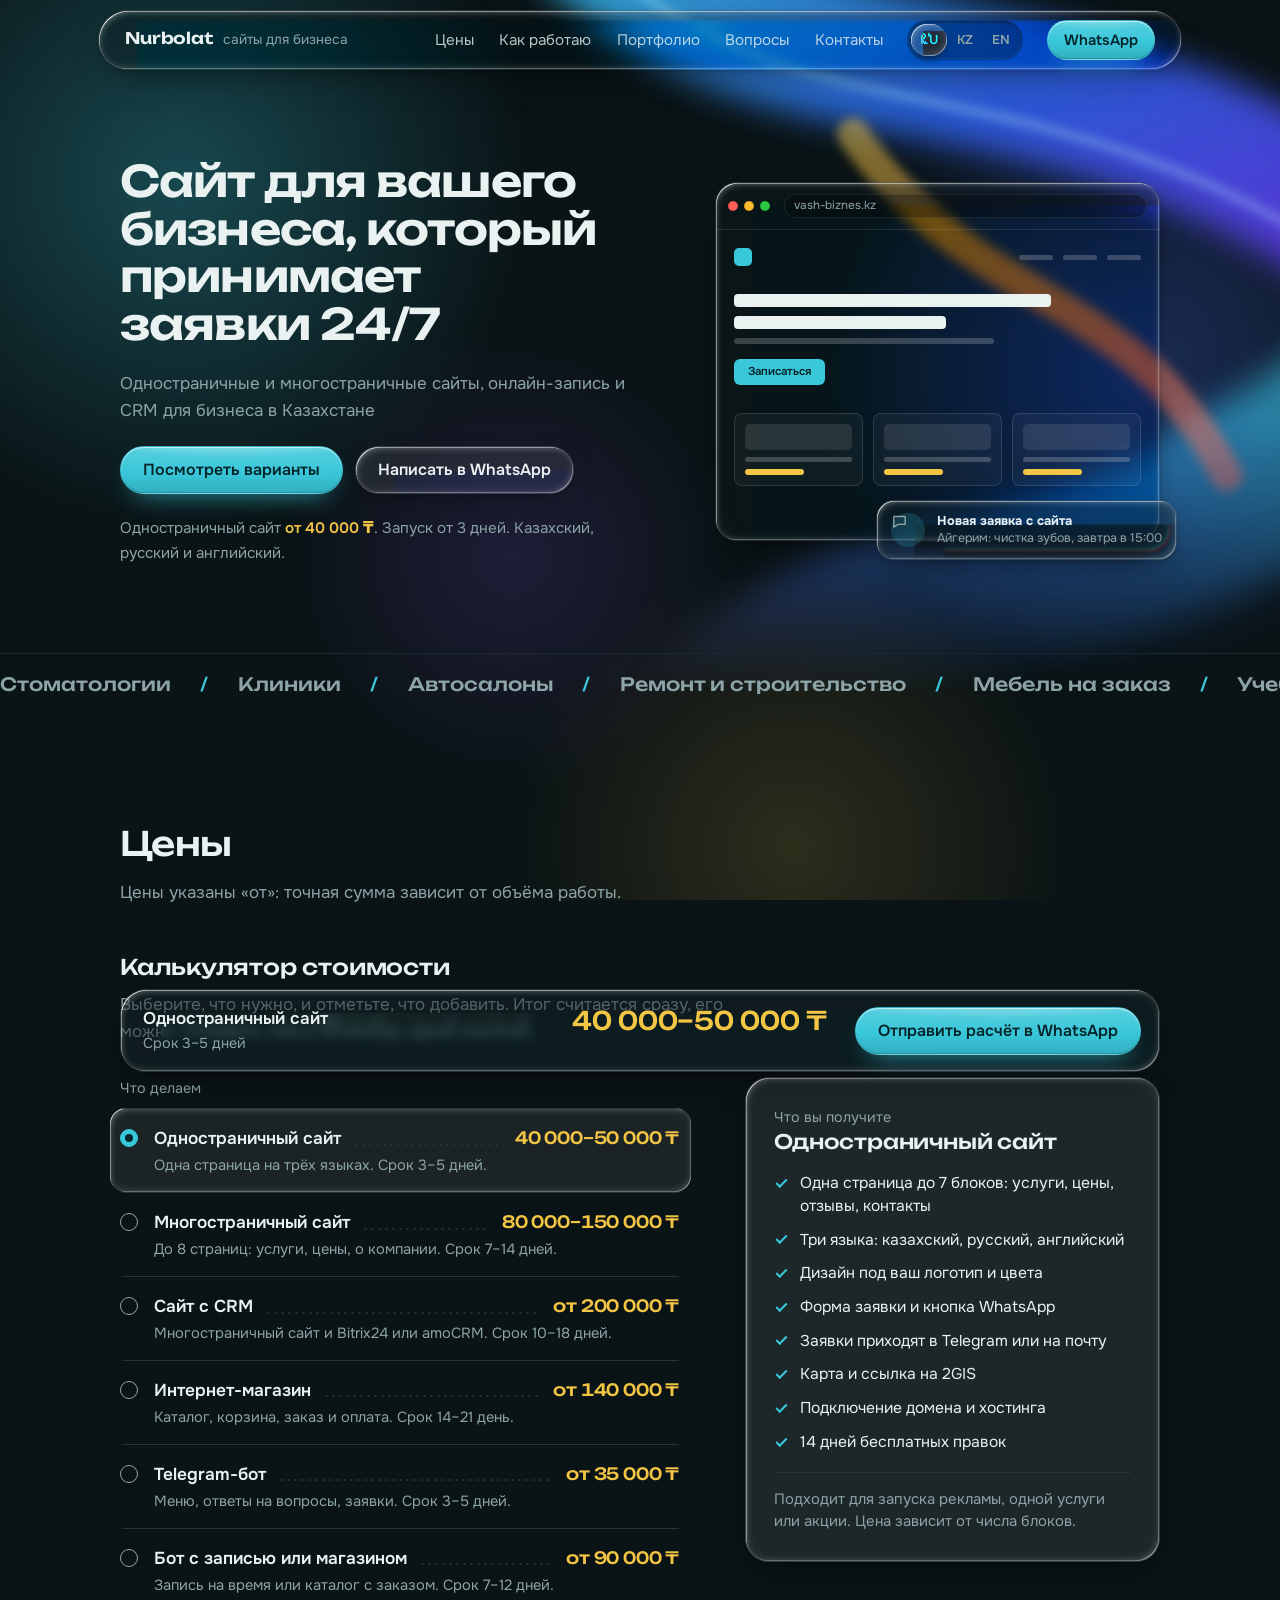
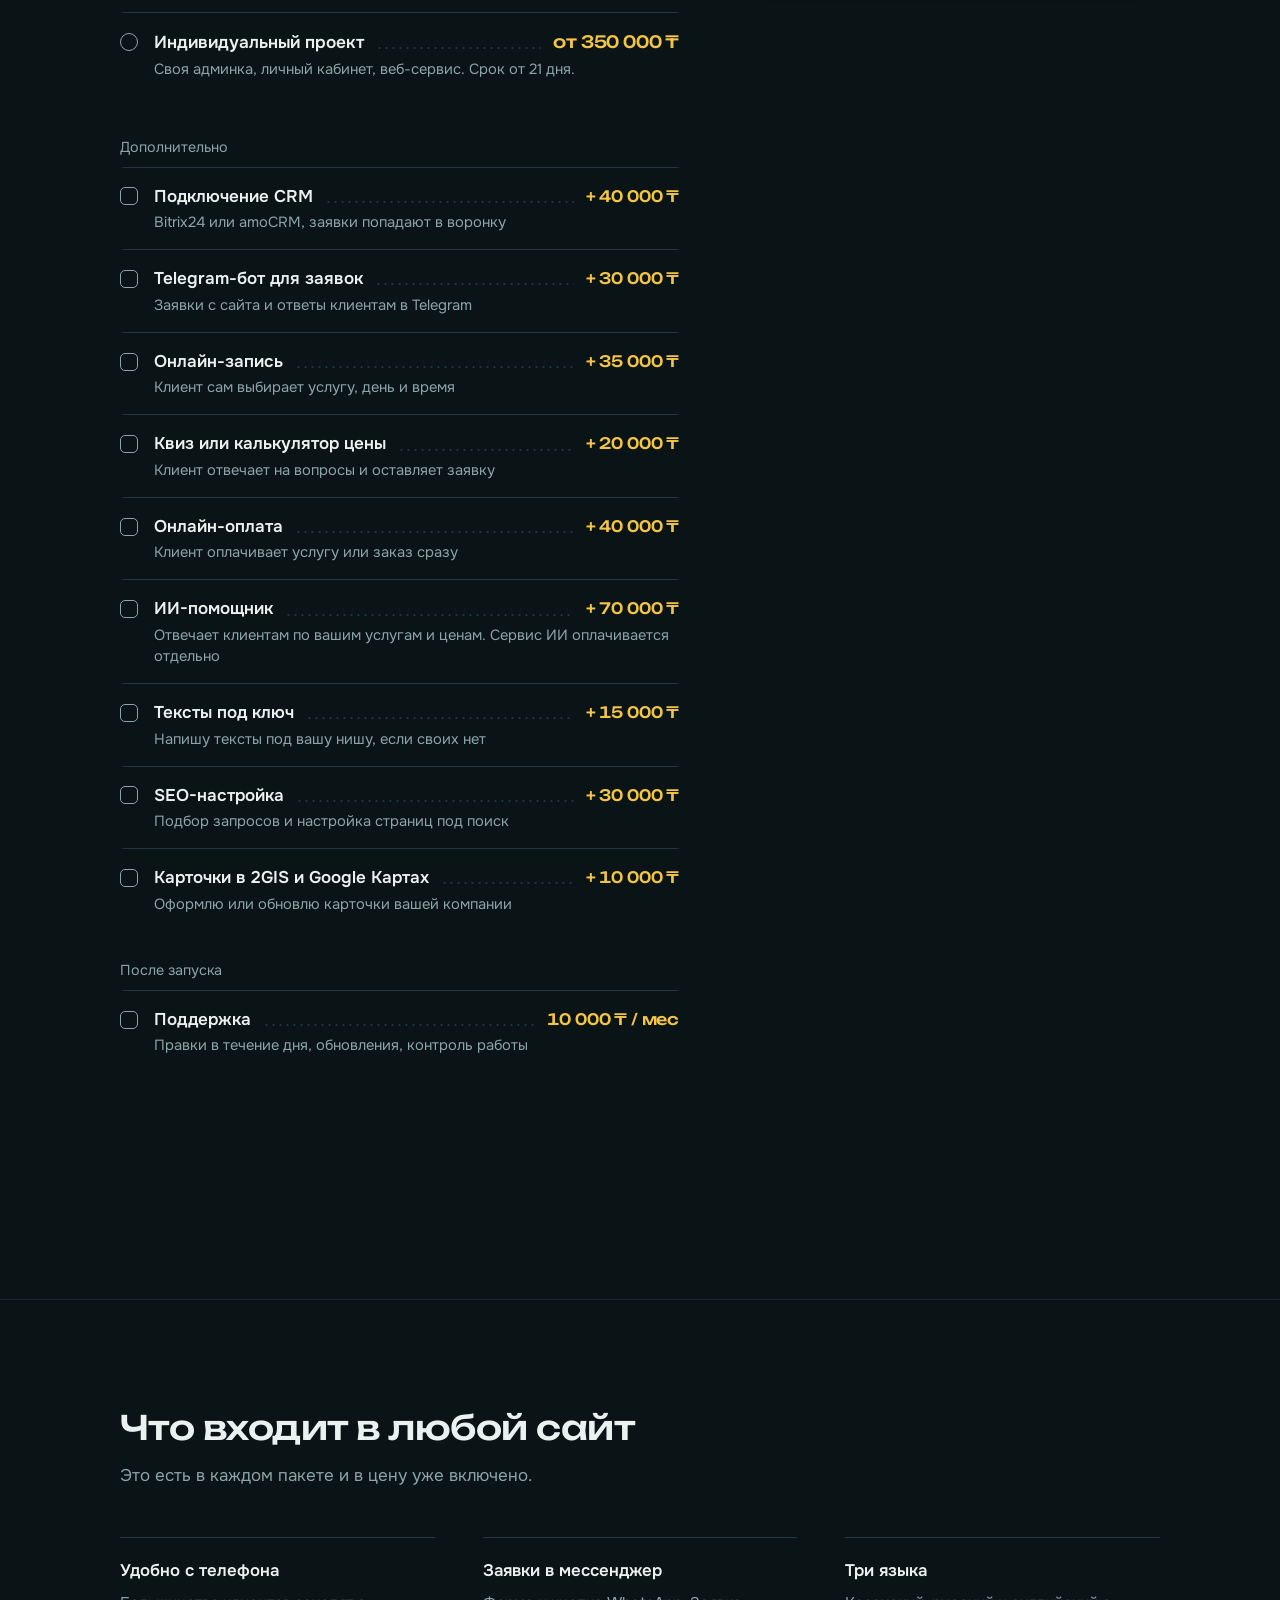
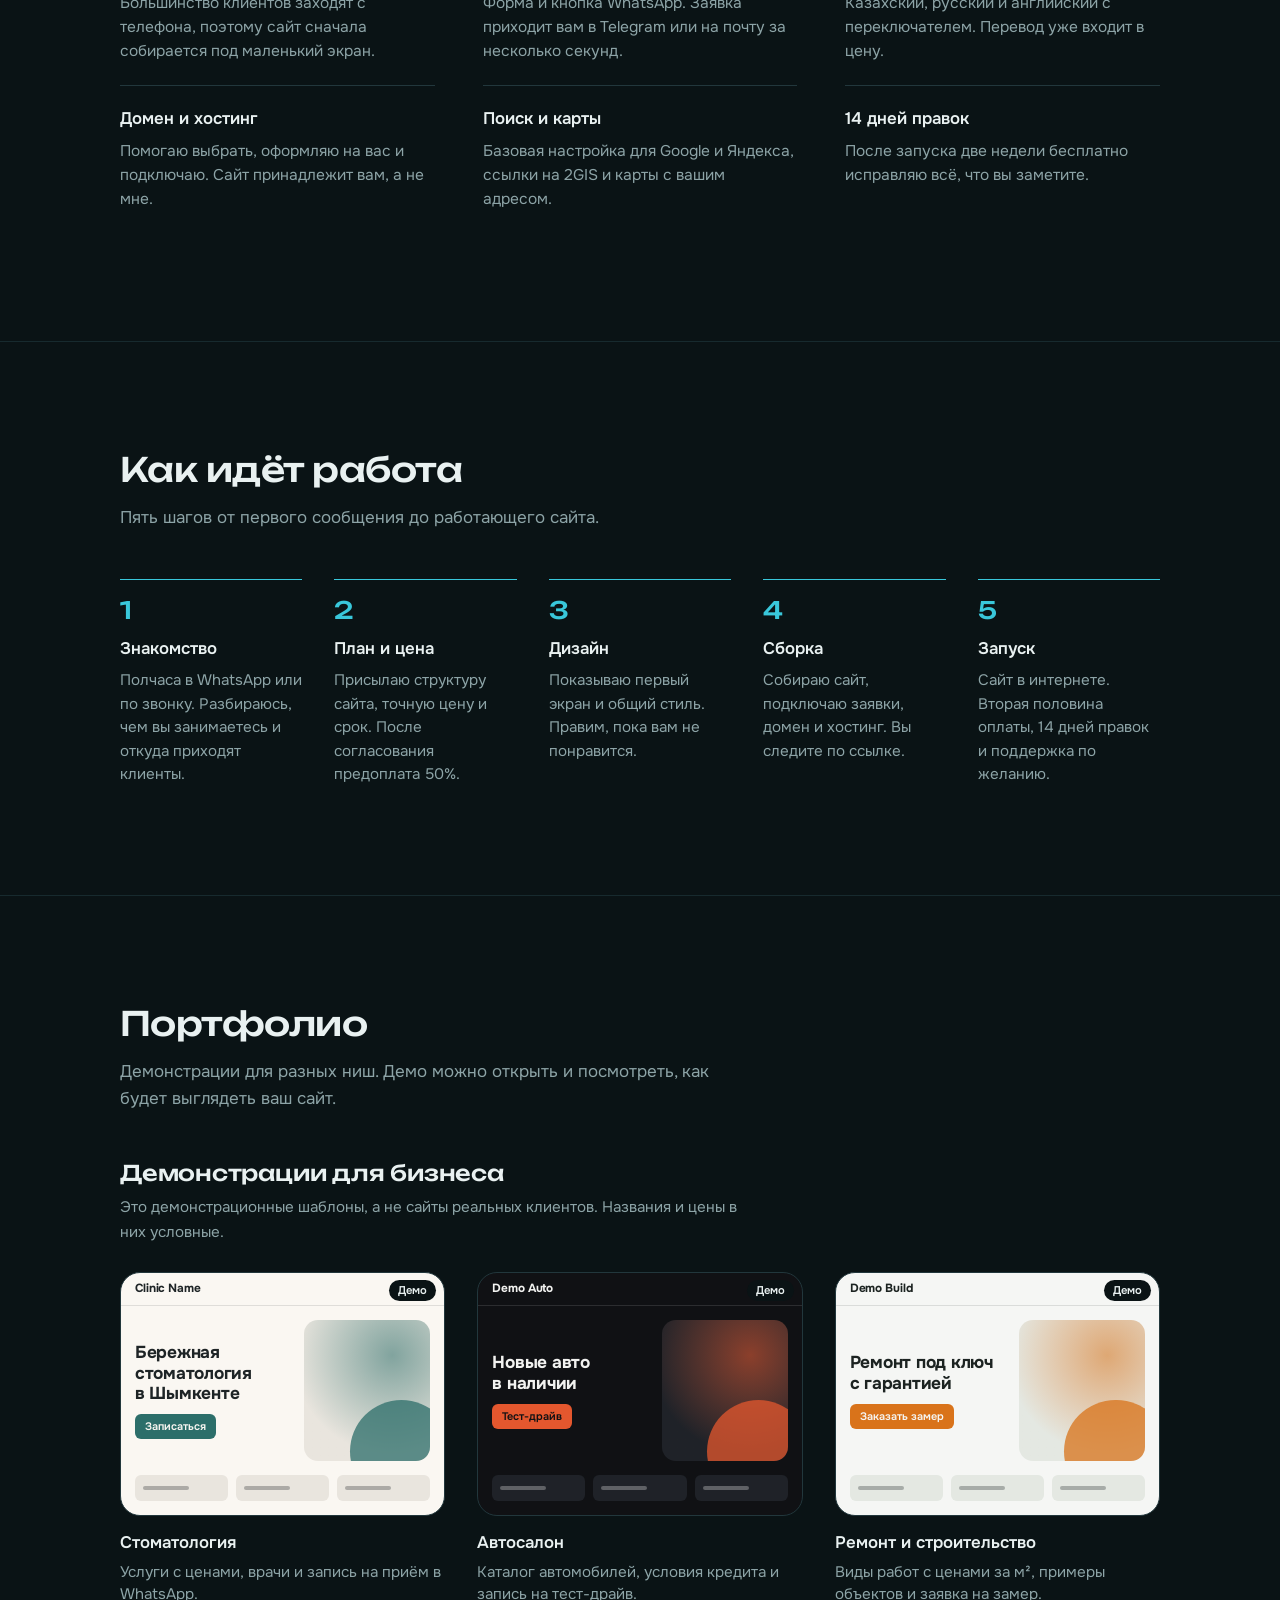
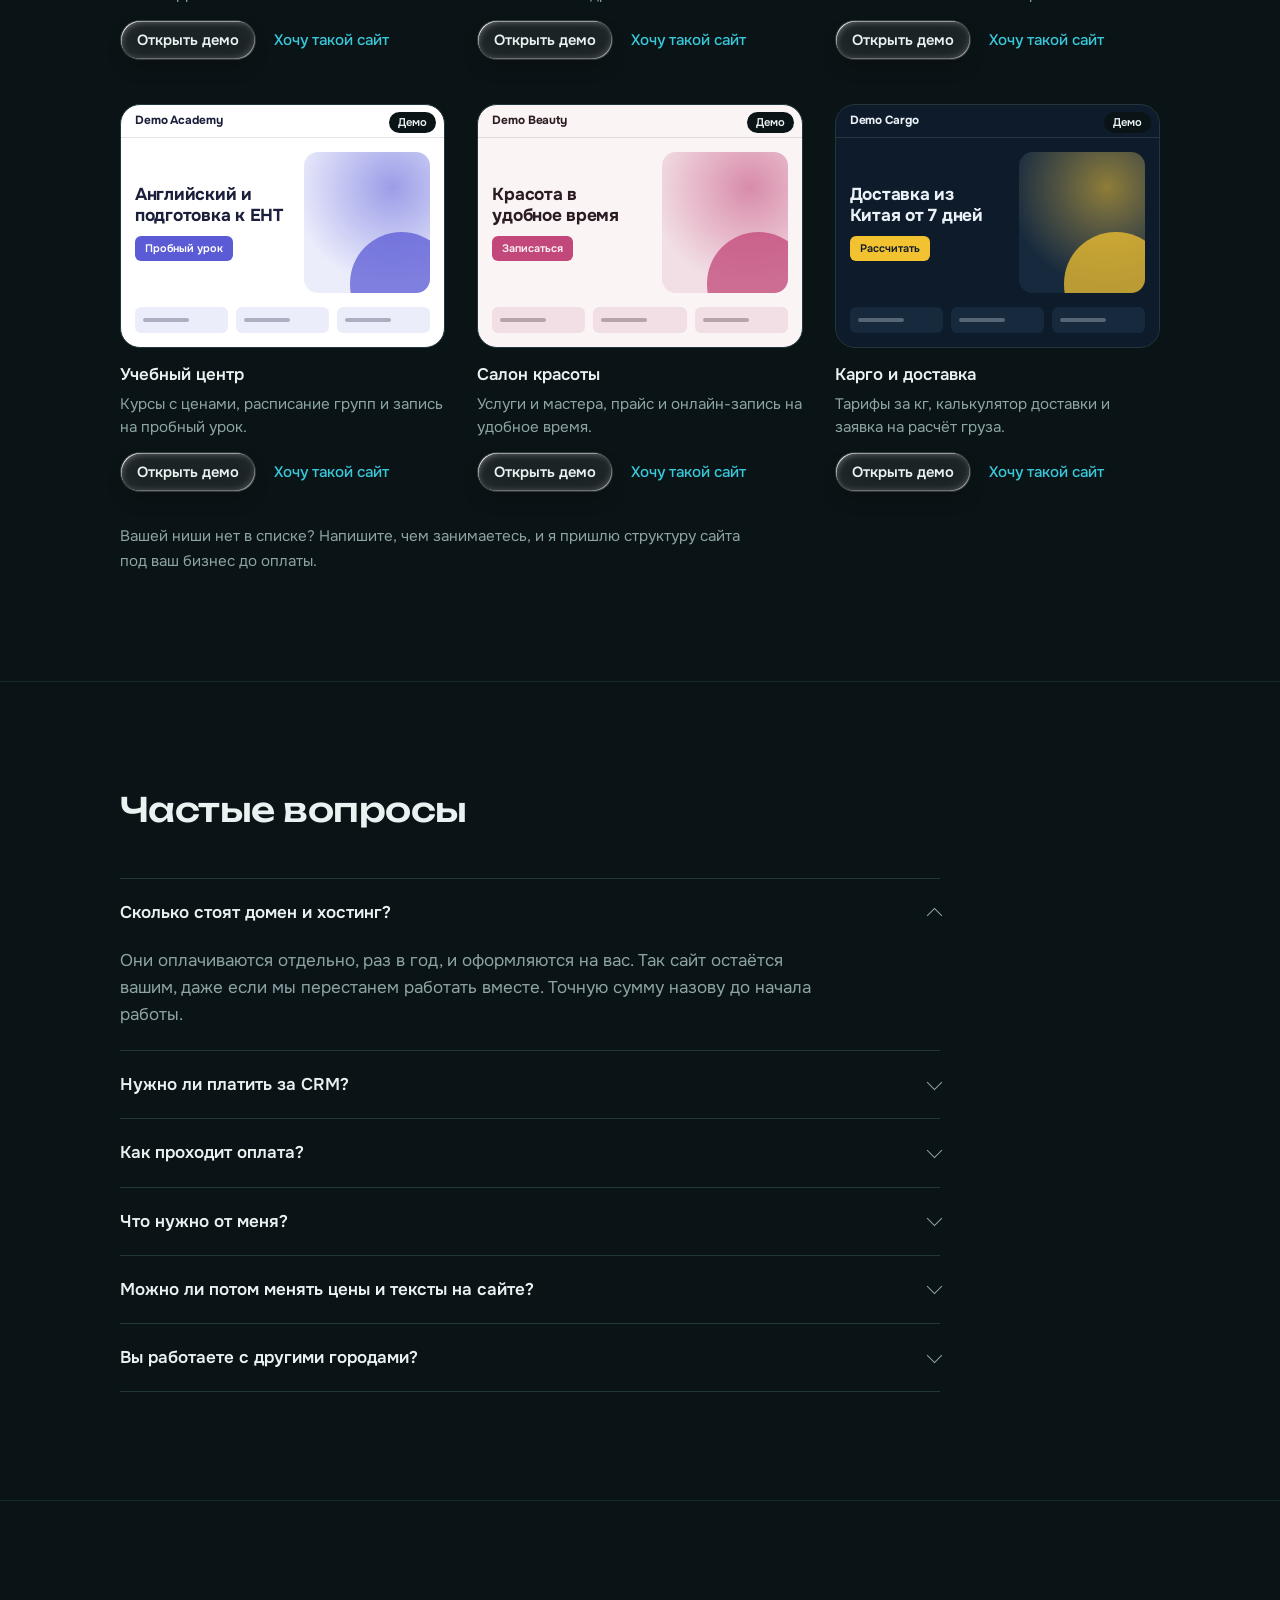
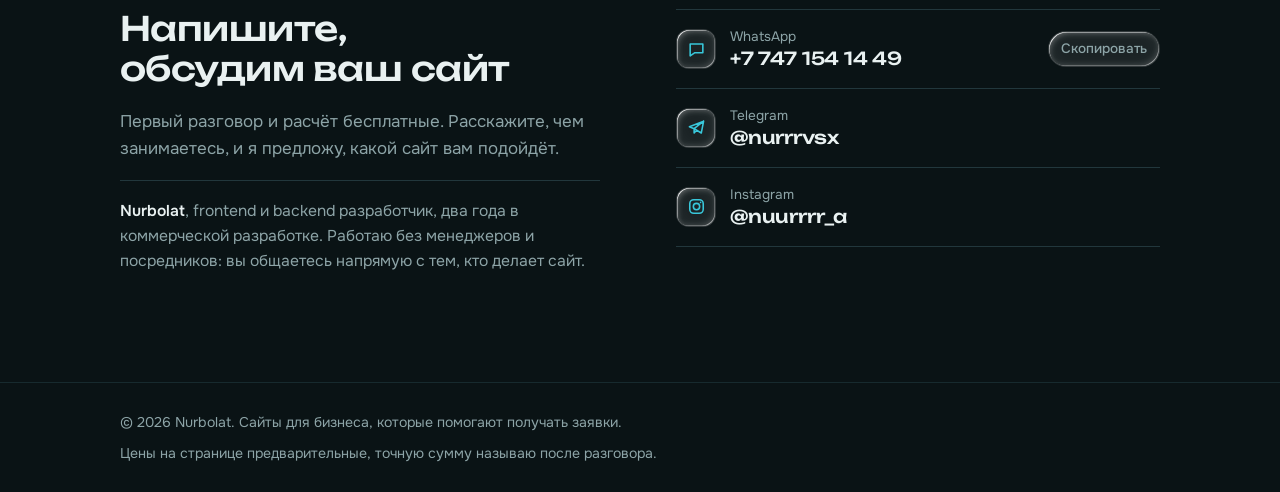
==== index.html @ aafcb1f7 "Gentler lens on the language thumb, softer wallpaper on phones" ====
<!doctype html>
<html lang="ru">
<head>
<meta charset="utf-8">
<meta name="viewport" content="width=device-width, initial-scale=1, viewport-fit=cover">
<meta name="description" content="Сайты для бизнеса, которые помогают получать заявки. Одностраничные и многостраничные сайты, онлайн-запись и CRM в Казахстане. Цены от 40 000 ₸.">
<meta name="theme-color" content="#0A1315">
<meta property="og:type" content="website">
<meta property="og:title" content="Сайты от Nurbolat">
<meta property="og:description" content="Сайты для бизнеса, которые помогают получать заявки. Одностраничные и многостраничные сайты, онлайн-запись и CRM.">
<link rel="icon" href="data:image/svg+xml,%3Csvg xmlns='http://www.w3.org/2000/svg' viewBox='0 0 64 64'%3E%3Crect width='64' height='64' rx='14' fill='%230A1315'/%3E%3Cpath d='M18 20h28M18 30h28M32 30v18' stroke='%2339C7DA' stroke-width='6' stroke-linecap='round'/%3E%3C/svg%3E">
<title>Сайты от Nurbolat</title>
<link rel="preconnect" href="https://fonts.googleapis.com">
<link rel="preconnect" href="https://fonts.gstatic.com" crossorigin>
<link rel="stylesheet" href="https://fonts.googleapis.com/css2?family=Onest:wght@400;500;600&family=Unbounded:wght@400;500;600&display=swap">
<style>
/* Layout: one left-aligned column, 1120px. The hero pairs the headline with a browser
   window that builds itself and receives a lead. The price list is typeset like a menu
   with dot leaders and doubles as the calculator. Turquoise marks what you can press,
   gold is reserved for money. */
:root{
  color-scheme:dark;
  --bg:#0A1315;
  --surface:#0F1B1E;
  --raised:#152529;
  --line:#22373C;
  --line-soft:#172A2E;
  --fg:#E9F1F1;
  --muted:#8DA4A7;
  --accent:#39C7DA;
  --accent-ink:#04262B;
  --gold:#F3C544;
  --display:'Unbounded','Arial Black',system-ui,sans-serif;
  --body:'Onest',system-ui,-apple-system,'Segoe UI',Roboto,sans-serif;
  --wrap:1120px;
  --gutter:clamp(16px,4vw,40px);
  --ease:cubic-bezier(.2,.7,.2,1);
}
*,*::before,*::after{box-sizing:border-box}
html{scroll-behavior:smooth;-webkit-text-size-adjust:100%}
body{margin:0;background:var(--bg);color:var(--fg);font:400 17px/1.6 var(--body);-webkit-font-smoothing:antialiased;overflow-x:hidden}
img,svg{max-width:100%}
[hidden]{display:none!important}
a{color:inherit}
h1,h2,h3,p,ul,ol,figure,fieldset{margin:0;padding:0}
ul,ol{list-style:none}
fieldset{border:0;min-width:0}
:focus-visible{outline:2px solid var(--accent);outline-offset:3px;border-radius:4px}
.wrap{max-width:var(--wrap);margin-inline:auto;padding-inline:var(--gutter)}
.vh{position:absolute;width:1px;height:1px;overflow:hidden;clip-path:inset(50%);white-space:nowrap}

/* ---------- type ---------- */
h1,h2,.num{font-family:var(--display)}
h1{font-weight:600;font-size:clamp(1.65rem,3.9vw,2.7rem);line-height:1.1;letter-spacing:-.02em;text-wrap:balance}
h2{font-weight:500;font-size:clamp(1.4rem,3vw,2.1rem);line-height:1.2;letter-spacing:-.015em;text-wrap:balance}
h3{font:600 1.05rem/1.35 var(--body)}
.lead{color:var(--muted);max-width:56ch;font-size:1.06rem}
.num{font-weight:500;font-variant-numeric:tabular-nums;letter-spacing:-.01em;white-space:nowrap}

/* ---------- buttons ---------- */
.btn{display:inline-flex;align-items:center;justify-content:center;gap:10px;min-height:48px;padding:0 22px;border-radius:10px;border:1px solid transparent;font:600 1rem/1 var(--body);text-decoration:none;cursor:pointer;transition:transform .2s var(--ease),background-color .2s,border-color .2s,color .2s}
.btn svg{width:18px;height:18px;flex:none}
.btn-primary{background:var(--accent);color:var(--accent-ink)}
.btn-primary:hover{transform:translateY(-2px);background:#5fd6e6}
.btn-ghost{border-color:var(--line);color:var(--fg);background:transparent}
.btn-ghost:hover{border-color:var(--accent);color:var(--accent)}
.btn-sm{min-height:40px;padding:0 16px;font-size:.92rem}

/* ---------- header ---------- */
.top{position:sticky;top:env(safe-area-inset-top,0px);z-index:20;background:color-mix(in srgb,var(--bg) 84%,transparent);backdrop-filter:blur(14px);-webkit-backdrop-filter:blur(14px);border-bottom:1px solid var(--line-soft)}
.top .wrap{display:flex;align-items:center;gap:24px;min-height:64px}
.brand{display:flex;align-items:baseline;gap:10px;text-decoration:none;margin-right:auto;min-width:0}
.brand b{font:600 1rem/1 var(--display);letter-spacing:-.01em}
.brand span{color:var(--muted);font-size:.86rem;white-space:nowrap}
.nav{display:flex;gap:26px}
.nav a{color:var(--muted);text-decoration:none;font-size:.95rem;transition:color .2s}
.nav a:hover{color:var(--fg)}
@media (max-width:820px){.nav{display:none}}
@media (max-width:420px){.brand span{display:none}}

/* ---------- sections ---------- */
section{padding-block:clamp(56px,9vw,108px);scroll-margin-top:64px}
section + section{border-top:1px solid var(--line-soft)}
.sec-head{display:grid;gap:14px;margin-bottom:clamp(28px,5vw,48px)}

/* ---------- hero ---------- */
.hero{padding-block:clamp(40px,7vw,88px) clamp(48px,7vw,88px);overflow-x:clip}
.hero .wrap{display:grid;grid-template-columns:minmax(0,1.08fr) minmax(0,.92fr);gap:clamp(32px,6vw,72px);align-items:center}
.hero-copy{display:grid;gap:22px;justify-items:start;min-width:0}
.hero-cta{display:flex;flex-wrap:wrap;gap:12px}
.hero-facts{color:var(--muted);font-size:.95rem}
.hero-facts b{color:var(--gold);font-weight:600;white-space:nowrap}
@media (max-width:860px){.hero .wrap{grid-template-columns:minmax(0,1fr)}}

.stage{position:relative;min-width:0}
.stage::before{content:"";position:absolute;inset:-12% -8% -18%;background:radial-gradient(closest-side,color-mix(in srgb,var(--accent) 40%,transparent),transparent 72%);filter:blur(20px);animation:breathe 9s ease-in-out infinite;pointer-events:none}
.mock{position:relative;border:1px solid var(--line);border-radius:14px;background:var(--surface);box-shadow:0 40px 90px -50px #000}
.mock-bar{display:flex;align-items:center;gap:6px;padding:11px 12px;border-bottom:1px solid var(--line)}
.mock-bar i{width:9px;height:9px;border-radius:50%;background:var(--line);flex:none}
.url{margin-left:8px;flex:1;min-width:0;height:24px;display:flex;align-items:center;padding:0 10px;border-radius:6px;background:var(--bg);color:var(--muted);font-size:.74rem;white-space:nowrap;overflow:hidden}
.url.typing span::after{content:"";display:inline-block;width:1px;height:1em;margin-left:1px;background:var(--accent);vertical-align:-2px;animation:blink .8s steps(1) infinite}
.mock-body{display:grid;gap:18px;padding:18px 18px 54px}
.m-nav{display:flex;align-items:center;gap:10px}
.m-nav i{width:18px;height:18px;border-radius:5px;background:var(--accent)}
.m-nav span{width:34px;height:5px;border-radius:3px;background:var(--line)}
.m-nav i + span{margin-left:auto}
.m-hero{display:grid;gap:9px;justify-items:start;padding-block:10px}
.m-h{height:13px;border-radius:4px;background:var(--fg)}
.m-p{height:6px;border-radius:3px;background:var(--line)}
.m-btn{margin-top:6px;padding:7px 14px;border-radius:6px;background:var(--accent);color:var(--accent-ink);font-size:.72rem;font-weight:600;line-height:1}
.m-cards{display:grid;grid-template-columns:repeat(3,minmax(0,1fr));gap:10px}
.m-cards div{display:grid;gap:7px;padding:10px;border:1px solid var(--line);border-radius:8px}
.m-cards i{height:26px;border-radius:5px;background:var(--raised)}
.m-cards u{height:5px;border-radius:3px;background:var(--line)}
.m-cards b{height:6px;width:55%;border-radius:3px;background:var(--gold)}
.b{animation:build .7s var(--ease) both;animation-delay:calc(var(--i)*130ms + 1000ms)}
.toast{position:absolute;right:12px;bottom:-20px;display:flex;align-items:center;gap:12px;max-width:min(330px,calc(100% - 24px));padding:12px 14px;border:1px solid var(--line);border-radius:12px;background:var(--raised);box-shadow:0 20px 40px -20px #000;animation:build .7s var(--ease) 2.3s both;transition:opacity .35s,transform .35s var(--ease)}
.toast.swap{opacity:0;transform:translateY(8px)}
.toast-ic{flex:none;display:grid;place-items:center;width:34px;height:34px;border-radius:50%;background:color-mix(in srgb,var(--accent) 18%,transparent);color:var(--accent)}
.toast-ic svg{width:17px;height:17px}
.toast strong{display:block;font-size:.8rem;line-height:1.3}
.toast span{display:block;color:var(--muted);font-size:.78rem;line-height:1.35}
@media (min-width:1000px){.toast{right:-18px}}

/* ---------- niches marquee ---------- */
.niches{padding-block:22px;border-top:1px solid var(--line-soft);overflow:hidden}
.track{display:flex;width:max-content;animation:slide 46s linear infinite}
.track ul{display:flex;flex:none}
.track li{font:500 clamp(.95rem,1.6vw,1.15rem)/1 var(--display);color:var(--muted);white-space:nowrap;padding-right:1.6em}
.track li::after{content:"/";color:var(--accent);padding-left:1.6em}
.niches:hover .track{animation-play-state:paused}

/* ---------- price list ---------- */
.pricing{display:grid;grid-template-columns:minmax(0,1.15fr) minmax(0,.85fr);grid-template-areas:"packs gets" "addons gets";gap:40px clamp(28px,5vw,64px);align-items:start}
.packs{grid-area:packs}
.addons{grid-area:addons}
.gets{grid-area:gets;position:sticky;top:calc(84px + env(safe-area-inset-top,0px))}
@media (max-width:900px){
  .pricing{grid-template-columns:minmax(0,1fr);grid-template-areas:"packs" "gets" "addons"}
  .gets{position:static}
}
legend{padding:0;margin-bottom:8px;color:var(--muted);font-size:.9rem}
.rows{display:grid}
.row{position:relative;display:grid;grid-template-columns:22px minmax(0,max-content) minmax(12px,1fr) max-content;column-gap:12px;row-gap:2px;align-items:baseline;padding:16px 12px 16px 10px;margin-inline:-10px;border-radius:10px;cursor:pointer;transition:background-color .2s}
.rows .row::before{content:"";position:absolute;left:10px;right:10px;top:0;border-top:1px solid var(--line)}
.row:hover{background:var(--surface)}
.row input{position:absolute;opacity:0;width:1px;height:1px}
.row:has(input:focus-visible){outline:2px solid var(--accent);outline-offset:-2px}
.mark{align-self:center;grid-row:1;width:18px;height:18px;border:1.5px solid var(--muted);display:grid;place-items:center;transition:border-color .2s,background-color .2s}
.mark::after{content:"";width:8px;height:8px;background:var(--accent-ink);transform:scale(0);transition:transform .25s var(--ease)}
.packs .mark,.packs .mark::after{border-radius:50%}
.addons .mark,.support .mark{border-radius:5px}
.addons .mark::after,.support .mark::after{width:9px;height:5px;background:none;border:solid var(--accent-ink);border-width:0 0 2px 2px;transform:rotate(-45deg) scale(0);margin-top:-2px}
.row:has(input:checked) .mark{border-color:var(--accent);background:var(--accent)}
.row:has(input:checked) .mark::after{transform:scale(1)}
.addons .row:has(input:checked) .mark::after,.support .row:has(input:checked) .mark::after{transform:rotate(-45deg) scale(1)}
.row:has(input:checked){background:var(--surface)}
.row-name{font-weight:600;min-width:0}
.packs .row-name{font-size:1.08rem}
.dots{align-self:end;height:1px;margin-bottom:.42em;background-image:radial-gradient(circle,var(--line) 1px,transparent 1.2px);background-size:7px 2px;background-repeat:repeat-x;min-height:2px}
.row-price{color:var(--gold);font-size:.98rem}
.packs .row-price{font-size:1.06rem}
.row-note{grid-column:2/-1;color:var(--muted);font-size:.92rem;line-height:1.45}
.row.is-included{cursor:default}
.row.is-included .row-price{color:var(--accent);font-family:var(--body);font-weight:500;font-size:.9rem}
.row.is-included .mark{border-color:var(--line);background:var(--line)}
.row.is-included .mark::after{transform:rotate(-45deg) scale(1);border-color:var(--muted)}
.support{margin-top:28px}
@media (max-width:480px){
  .row{grid-template-columns:22px minmax(0,1fr) max-content}
  .dots{display:none}
  .row-price,.packs .row-price{font-size:.84rem}
}

.gets{border:1px solid var(--line);border-radius:14px;background:var(--surface);padding:clamp(20px,3vw,28px);display:grid;gap:18px}
.gets-title{color:var(--muted);font-size:.9rem}
.gets-name{font:500 1.25rem/1.25 var(--display);letter-spacing:-.01em}
.gets ul{display:grid;gap:11px}
.gets li{position:relative;padding-left:26px;line-height:1.45;font-size:.98rem;animation:build .5s var(--ease) both;animation-delay:calc(var(--i)*45ms)}
.gets li::before,.tariff li::before{content:"";position:absolute;left:2px;top:.42em;width:11px;height:6px;border:solid var(--accent);border-width:0 0 2px 2px;transform:rotate(-45deg)}
.gets-fit{padding-top:16px;border-top:1px solid var(--line);color:var(--muted);font-size:.93rem;line-height:1.5}

.sum{position:sticky;bottom:calc(12px + env(safe-area-inset-bottom,0px));z-index:10;margin-top:36px;display:flex;flex-wrap:wrap;align-items:center;gap:14px 28px;padding:16px 18px 16px 22px;border:1px solid color-mix(in srgb,var(--accent) 45%,var(--line));border-radius:14px;background:color-mix(in srgb,var(--raised) 94%,transparent);backdrop-filter:blur(12px);-webkit-backdrop-filter:blur(12px);box-shadow:0 24px 50px -24px #000}
.sum-what{flex:1 1 220px;min-width:0;display:grid;gap:2px}
.sum-what b{font-weight:600;line-height:1.35}
.sum-what span{color:var(--muted);font-size:.9rem;line-height:1.4}
.sum-total{display:grid;gap:0;justify-items:end;margin-left:auto}
.sum-total .num{color:var(--gold);font-size:clamp(1.2rem,2.6vw,1.6rem);line-height:1.2}
.sum-total small{color:var(--muted);font-size:.85rem;min-height:1.3em}
@media (max-width:640px){
  .sum{display:grid;grid-template-columns:minmax(0,1fr) auto;gap:10px 14px;padding:14px}
  .sum-what span{font-size:.85rem}
  .sum .btn{grid-column:1/-1;min-height:44px}
  .sum-total .num{font-size:1.05rem}
}

/* ---------- in every site ---------- */
.basics{display:grid;grid-template-columns:repeat(3,minmax(0,1fr));gap:0 clamp(24px,4vw,48px)}
.basics li{display:grid;gap:8px;align-content:start;padding-block:22px;border-top:1px solid var(--line)}
.basics p{color:var(--muted);font-size:.97rem;line-height:1.55}
@media (max-width:820px){.basics{grid-template-columns:repeat(2,minmax(0,1fr))}}
@media (max-width:520px){.basics{grid-template-columns:minmax(0,1fr)}}

/* ---------- process ---------- */
.steps{display:grid;grid-template-columns:repeat(5,minmax(0,1fr));gap:clamp(20px,3vw,32px);counter-reset:s}
.steps li{counter-increment:s;display:grid;gap:8px;align-content:start;padding-top:18px;border-top:1px solid var(--line);position:relative}
.steps li::before{content:counter(s);font:500 1.5rem/1 var(--display);color:var(--accent);margin-bottom:8px}
.steps li::after{content:"";position:absolute;top:-1px;left:0;width:36px;border-top:1px solid var(--accent)}
.steps p{color:var(--muted);font-size:.95rem;line-height:1.55}
@media (max-width:900px){.steps{grid-template-columns:repeat(2,minmax(0,1fr))}}
@media (max-width:520px){.steps{grid-template-columns:minmax(0,1fr)}}

/* ---------- portfolio ---------- */
.works{display:grid;grid-template-columns:repeat(3,minmax(0,1fr));gap:clamp(28px,4vw,44px) clamp(20px,3vw,32px)}
@media (max-width:900px){.works{grid-template-columns:repeat(2,minmax(0,1fr))}}
@media (max-width:560px){.works{grid-template-columns:minmax(0,1fr)}}
.work{display:grid;gap:16px;align-content:start}
.work figcaption{display:grid;gap:6px;justify-items:start}
.work p{color:var(--muted);font-size:.95rem;line-height:1.5}
.tag{font-size:.8rem;line-height:1;padding:6px 10px;border-radius:999px;border:1px solid var(--line);color:var(--muted)}
.tag.own{border-color:color-mix(in srgb,var(--accent) 50%,var(--line));color:var(--accent)}
.shot{--c:var(--accent);aspect-ratio:16/10;max-width:100%;border:1px solid var(--line);border-radius:12px;background:var(--surface);padding:7%;overflow:hidden;display:grid;gap:8%;align-content:center;transition:border-color .3s,transform .4s var(--ease)}
.work:hover .shot{border-color:color-mix(in srgb,var(--c) 55%,var(--line));transform:translateY(-4px)}
.s-head{height:10px;border-radius:3px;background:var(--fg)}
.s-line{height:6px;border-radius:3px;background:var(--line)}
.s-btn{height:16px;width:36%;border-radius:5px;background:var(--c)}
.w40{width:40%}.w50{width:50%}.w60{width:60%}.w70{width:70%}.w80{width:80%}
.shot-a{grid-template-columns:1fr 1fr;align-items:center;gap:8%}
.sa-list{display:grid;gap:10px}
.sa-list div{display:flex;align-items:center;gap:8px}
.sa-list i{width:20px;height:20px;border-radius:50%;background:var(--raised);border:1px solid var(--line);flex:none}
.sa-list span{flex:1;display:grid;gap:5px}
.sa-list b{height:5px;width:80%;border-radius:3px;background:var(--fg)}
.sa-list u{height:4px;width:50%;border-radius:3px;background:var(--line)}
.sa-grid{display:grid;grid-template-columns:repeat(3,1fr);gap:6px}
.sa-grid i{aspect-ratio:2/1;border-radius:4px;border:1px solid var(--line)}
.sa-grid i.on{background:var(--c);border-color:var(--c);animation:pulse 2.4s ease-in-out infinite}
.sb-desks{display:grid;grid-template-columns:repeat(8,1fr);gap:5px}
.sb-desks i{aspect-ratio:1;border-radius:3px;background:var(--raised)}
.sb-desks i.on{background:var(--c)}
.sc-top{display:grid;grid-template-columns:1fr 30%;gap:10%;align-items:center}
.sc-top > div{display:grid;gap:8px}
.sc-photo{aspect-ratio:1;border-radius:50%;background:var(--raised);border:1px solid var(--line)}
.s-rows{display:grid;gap:8px}
.s-rows div{display:flex;align-items:center;gap:6px}
.s-rows b{height:5px;width:32%;border-radius:3px;background:var(--fg)}
.s-rows u{flex:1;border-top:1px dotted var(--line)}
.s-rows i{height:5px;width:14%;border-radius:3px;background:var(--c)}
.sd-cats{display:grid;grid-template-columns:repeat(3,1fr);gap:8px}
.sd-cats span{display:grid;place-items:center;aspect-ratio:3/2;border:1px solid var(--line);border-radius:6px;font:500 .95rem/1 var(--display);color:var(--muted)}
.sd-cats span.on{background:var(--c);border-color:var(--c);color:var(--bg)}
.se-gal{display:grid;grid-template-columns:1.4fr 1fr 1fr;grid-template-rows:1fr 1fr;gap:6px;aspect-ratio:3/1}
.se-gal i{border-radius:5px;background:var(--raised)}
.se-gal i:first-child{grid-row:1/3;background:color-mix(in srgb,var(--c) 35%,var(--raised))}
.sf-route{position:relative;display:flex;align-items:center;justify-content:space-between;height:14px}
.sf-route::before{content:"";position:absolute;left:6px;right:6px;top:50%;border-top:1px dashed var(--line)}
.sf-route i{position:relative;width:12px;height:12px;border-radius:50%;border:2px solid var(--c);background:var(--surface)}
.sf-route b{position:absolute;top:50%;left:6px;width:8px;height:8px;margin:-4px 0 0 -4px;border-radius:50%;background:var(--c);animation:travel 4.5s ease-in-out infinite}
.works-note{margin-top:32px;color:var(--muted);font-size:.95rem;max-width:62ch}

/* ---------- language switch ---------- */
.lang{display:flex;flex:none;gap:2px;padding:2px;border:1px solid var(--line);border-radius:9px}
.lang button{min-width:34px;height:32px;padding:0 8px;border:0;border-radius:7px;background:transparent;color:var(--muted);font:600 .8rem/1 var(--body);cursor:pointer;transition:color .2s,background-color .2s}
.lang button:hover{color:var(--fg)}
.lang button[aria-pressed="true"]{background:var(--raised);color:var(--accent)}
@media (max-width:520px){.top .wrap{gap:10px}.lang button{min-width:30px;padding:0 6px}}
/* Unbounded has no Kazakh letters, so Kazakh headings use the body face */
:root[lang="kk"]{--display:'Onest',system-ui,-apple-system,'Segoe UI',Roboto,sans-serif}
:root[lang="kk"] h1,:root[lang="kk"] h2,:root[lang="kk"] .sub,:root[lang="kk"] .tariff h3,:root[lang="kk"] .gets-name{font-weight:600;letter-spacing:-.02em}
:root[lang="kk"] h1{font-size:clamp(1.8rem,4.3vw,3rem)}

/* ---------- tariffs ---------- */
.sub{font:500 clamp(1.1rem,2vw,1.35rem)/1.25 var(--display);letter-spacing:-.01em;text-wrap:balance}
.sub-head{display:grid;gap:10px;margin-bottom:clamp(22px,4vw,32px)}
.tariffs{display:grid;grid-template-columns:repeat(3,minmax(0,1fr));gap:20px;margin-bottom:clamp(52px,8vw,88px)}
.tariff{display:flex;flex-direction:column;gap:18px;min-width:0;padding:clamp(20px,3vw,28px);border:1px solid var(--line);border-radius:14px;background:var(--surface)}
.tariff.is-featured{border-color:color-mix(in srgb,var(--accent) 55%,var(--line));background:var(--raised)}
.tariff-top{display:flex;flex-wrap:wrap;align-items:center;justify-content:space-between;gap:8px 10px;min-height:28px}
.tariff h3{font:500 1.2rem/1.2 var(--display);letter-spacing:-.01em}
.tariff-price{color:var(--gold);font-size:1.4rem;line-height:1.2}
.tariff ul{display:grid;gap:10px;flex:1;align-content:start}
.tariff li{position:relative;padding-left:26px;line-height:1.45;font-size:.98rem}
@media (max-width:860px){.tariffs{grid-template-columns:minmax(0,1fr)}}

/* ---------- portfolio groups and demo previews ---------- */
.group{display:grid;gap:clamp(20px,3vw,28px)}
.group + .group{margin-top:clamp(44px,7vw,72px)}
.group-head{display:grid;gap:8px}
.group-head p{color:var(--muted);font-size:.95rem;max-width:62ch}
.works.two{grid-template-columns:repeat(2,minmax(0,1fr))}
@media (max-width:560px){.works.two{grid-template-columns:minmax(0,1fr)}}
.work-actions{display:flex;flex-wrap:wrap;align-items:center;gap:10px 18px;margin-top:8px}
.textlink{color:var(--accent);font-size:.95rem;font-weight:500;text-decoration:none;border-bottom:1px solid transparent;transition:border-color .2s}
.textlink:hover{border-color:currentColor}
.demo-shot{position:relative;display:flex;flex-direction:column;gap:0;padding:0;aspect-ratio:4/3;background:var(--pb);color:var(--pf);text-decoration:none}
.d-bar{display:flex;align-items:center;padding:10px 14px;border-bottom:1px solid color-mix(in srgb,var(--pf) 12%,transparent);font-size:.74rem;line-height:1}
.d-bar b{font-weight:700;letter-spacing:-.01em}
.d-body{flex:1;min-height:0;display:grid;grid-template-columns:minmax(0,1.25fr) minmax(0,1fr);gap:12px;align-items:center;padding:14px}
.d-copy{display:grid;gap:10px;justify-items:start;min-width:0}
.d-copy strong{font:700 clamp(.9rem,1.35vw,1.08rem)/1.2 var(--body);letter-spacing:-.015em;text-wrap:balance}
.d-copy em{font-style:normal;font-size:.68rem;font-weight:600;line-height:1;padding:7px 10px;border-radius:6px;background:var(--pa);color:var(--pb)}
.d-pic{position:relative;align-self:stretch;min-height:64px;overflow:hidden;border-radius:10px;background:radial-gradient(circle at 70% 25%,color-mix(in srgb,var(--pa) 55%,var(--ps)),var(--ps) 72%)}
.d-pic::after{content:"";position:absolute;right:-18%;bottom:-30%;width:82%;aspect-ratio:1;border-radius:50%;background:color-mix(in srgb,var(--pa) 75%,transparent)}
.d-chips{display:grid;grid-template-columns:repeat(3,minmax(0,1fr));gap:8px;padding:0 14px 14px}
.d-chips i{position:relative;height:26px;border-radius:6px;background:var(--ps)}
.d-chips i::after{content:"";position:absolute;left:8px;right:42%;top:50%;height:4px;margin-top:-2px;border-radius:2px;background:color-mix(in srgb,var(--pf) 30%,transparent)}
.d-badge{position:absolute;top:7px;right:8px;padding:5px 9px;border-radius:999px;background:var(--bg);color:var(--fg);font-size:.7rem;font-weight:600;line-height:1}

/* ---------- faq ---------- */
.faq{display:grid;max-width:820px;border-top:1px solid var(--line)}
.faq details{border-bottom:1px solid var(--line)}
.faq summary{display:flex;align-items:center;justify-content:space-between;gap:20px;padding:20px 0;cursor:pointer;font-weight:600;list-style:none;transition:color .2s}
.faq summary::-webkit-details-marker{display:none}
.faq summary:hover{color:var(--accent)}
.faq summary::after{content:"";flex:none;width:11px;height:11px;border:solid var(--muted);border-width:0 1.5px 1.5px 0;transform:rotate(45deg);margin-top:-5px;transition:transform .3s var(--ease)}
.faq details[open] summary::after{transform:rotate(-135deg);margin-top:5px}
.faq details p{color:var(--muted);padding-bottom:22px;max-width:64ch;animation:build .4s var(--ease) both}

/* ---------- contact ---------- */
.contact{display:grid;grid-template-columns:minmax(0,1fr) minmax(0,1fr);gap:clamp(32px,6vw,72px);align-items:start}
@media (max-width:820px){.contact{grid-template-columns:minmax(0,1fr)}}
.contact-copy{display:grid;gap:18px}
.about{padding-top:18px;border-top:1px solid var(--line);color:var(--muted);font-size:.98rem;max-width:48ch}
.about b{color:var(--fg);font-weight:600}
.links{display:grid;border-top:1px solid var(--line)}
.links li{display:flex;align-items:center;gap:12px;border-bottom:1px solid var(--line)}
.link{flex:1;min-width:0;display:grid;grid-template-columns:40px minmax(0,1fr);column-gap:14px;align-items:center;padding:18px 0;text-decoration:none}
.link .ic{grid-row:1/3;display:grid;place-items:center;width:40px;height:40px;border-radius:10px;border:1px solid var(--line);color:var(--accent);transition:background-color .2s,color .2s,border-color .2s}
.link .ic svg{width:19px;height:19px}
.link:hover .ic{background:var(--accent);border-color:var(--accent);color:var(--accent-ink)}
.link small{color:var(--muted);font-size:.85rem;line-height:1.3}
.link strong{font:500 clamp(.98rem,2vw,1.12rem)/1.35 var(--display);letter-spacing:-.01em;overflow-wrap:anywhere;user-select:all}
.copy{flex:none;min-height:36px;padding:0 12px;border-radius:8px;border:1px solid var(--line);background:transparent;color:var(--muted);font:500 .85rem/1 var(--body);cursor:pointer;transition:color .2s,border-color .2s}
.copy:hover{color:var(--accent);border-color:var(--accent)}
footer{border-top:1px solid var(--line-soft);padding-block:28px;color:var(--muted);font-size:.88rem}
footer .wrap{display:flex;flex-wrap:wrap;gap:8px 24px;justify-content:space-between}

/* ---------- motion ---------- */
@keyframes build{from{opacity:0;transform:translateY(12px)}to{opacity:1;transform:none}}
@keyframes rise{from{opacity:0;transform:translateY(26px)}to{opacity:1;transform:none}}
@keyframes blink{50%{opacity:0}}
@keyframes breathe{0%,100%{opacity:.55;transform:scale(1)}50%{opacity:1;transform:scale(1.06)}}
@keyframes slide{to{transform:translateX(-50%)}}
@keyframes pulse{50%{opacity:.45}}
@keyframes travel{0%,8%{left:6px}92%,100%{left:calc(100% - 6px)}}
.load{animation:rise .9s var(--ease) both;animation-delay:calc(var(--i,0)*110ms)}
.reveal.in{animation:rise .8s var(--ease) both}
.reveal.in > .stagger > *{animation:build .7s var(--ease) both;animation-delay:calc(var(--n,0)*70ms + 120ms)}
/* ---------- liquid glass ----------
   Modelled on Apple's Liquid Glass. Still coloured light sits behind the page. There are two
   kinds of surface. Bars that float over moving content (header, total bar, the notification
   in the hero) blur and bend what passes under them. Panels and controls ("what you get", the
   hero window, buttons, the language switch) are tinted translucent glass with the same bright
   rim but no blur, because nothing detailed is ever behind them. Nothing moves on its own
   behind a bar, so an idle page costs nothing and scrolling stays smooth. */
:root{
  --glass:rgba(255,255,255,.07);
  --rim:rgba(255,255,255,.1);
  --edge:inset 1px 1px .5px -.5px rgba(255,255,255,.85),inset -1px -1px .5px -.5px rgba(255,255,255,.5),inset 3px 4px 7px -4px rgba(255,255,255,.4),inset -3px -4px 7px -4px rgba(255,255,255,.22),inset 0 0 18px rgba(255,255,255,.055);
  --lift:0 14px 36px -16px rgba(0,0,0,.6),0 2px 5px rgba(0,0,0,.18);
  --clear:blur(7px) saturate(185%);
  --spring:cubic-bezier(.3,1.5,.5,1);
  --btn-bg:radial-gradient(120% 95% at 50% -35%,rgba(255,255,255,.6),transparent 62%),linear-gradient(180deg,color-mix(in srgb,var(--accent) 86%,#fff),var(--accent) 55%,color-mix(in srgb,var(--accent) 88%,#000));
}
a,button,summary,label{-webkit-tap-highlight-color:transparent}
body::before{content:"";position:fixed;z-index:-1;inset:0;pointer-events:none;
  background:
    radial-gradient(40vmax 40vmax at 14% 20%,color-mix(in srgb,var(--accent) 30%,transparent),transparent 70%),
    radial-gradient(36vmax 36vmax at 88% 40%,rgba(72,110,255,.3),transparent 70%),
    radial-gradient(26vmax 26vmax at 40% 62%,rgba(150,90,255,.15),transparent 70%),
    radial-gradient(32vmax 32vmax at 62% 94%,color-mix(in srgb,var(--gold) 15%,transparent),transparent 70%)}
/* the hero has a wallpaper: ribbons of colour, so the glass above it has something to show and bend */
.hero{position:relative}
.hero::before{content:"";position:absolute;z-index:-1;inset:-96px 0 -40px;pointer-events:none;
  background:url("data:image/svg+xml,%3Csvg xmlns='http://www.w3.org/2000/svg' viewBox='0 0 1200 760' preserveAspectRatio='xMaxYMin slice'%3E%3Cdefs%3E%3ClinearGradient id='a' x1='0' y1='0' x2='1' y2='1'%3E%3Cstop offset='0' stop-color='%233FE0F0'/%3E%3Cstop offset='.55' stop-color='%232F6BFF'/%3E%3Cstop offset='1' stop-color='%236A3DFF'/%3E%3C/linearGradient%3E%3ClinearGradient id='b' x1='0' y1='1' x2='1' y2='0'%3E%3Cstop offset='0' stop-color='%237B4DFF'/%3E%3Cstop offset='.6' stop-color='%232F8FFF'/%3E%3Cstop offset='1' stop-color='%2339C7DA'/%3E%3C/linearGradient%3E%3ClinearGradient id='c' x1='0' y1='0' x2='1' y2='1'%3E%3Cstop offset='0' stop-color='%23F3C544'/%3E%3Cstop offset='1' stop-color='%23FF6F61'/%3E%3C/linearGradient%3E%3Cfilter id='f' x='-30%25' y='-30%25' width='160%25' height='160%25'%3E%3CfeGaussianBlur stdDeviation='16'/%3E%3C/filter%3E%3Cfilter id='s' x='-30%25' y='-30%25' width='160%25' height='160%25'%3E%3CfeGaussianBlur stdDeviation='5'/%3E%3C/filter%3E%3C/defs%3E%3Cg fill='none' stroke-linecap='round'%3E%3Cpath d='M520 -80 C 700 150 960 20 1290 250' stroke='url(%23a)' stroke-width='130' opacity='.8' filter='url(%23f)'/%3E%3Cpath d='M610 820 C 760 520 1000 640 1300 400' stroke='url(%23b)' stroke-width='170' opacity='.62' filter='url(%23f)'/%3E%3Cpath d='M800 150 C 900 300 1050 280 1150 470' stroke='url(%23c)' stroke-width='30' opacity='.5' filter='url(%23s)'/%3E%3Cpath d='M540 -40 C 720 170 960 60 1280 280' stroke='%23BFF6FF' stroke-width='5' opacity='.5' filter='url(%23s)'/%3E%3C/g%3E%3C/svg%3E") right top/cover no-repeat;
  -webkit-mask-image:linear-gradient(#000 62%,transparent);mask-image:linear-gradient(#000 62%,transparent)}
@media (max-width:860px){.hero::before{opacity:.62}}
.stage::before{display:none}

/* content dims as it slides under the header, the way the system fades a scroll edge */
html::before{content:"";position:fixed;z-index:15;top:0;left:0;right:0;height:108px;pointer-events:none;opacity:0;transition:opacity .35s;
  background:linear-gradient(color-mix(in srgb,var(--bg) 82%,transparent),color-mix(in srgb,var(--bg) 46%,transparent) 58%,transparent)}
html.scrolled::before{opacity:1}

/* glass: clear, lightly blurred, lit along the rim from the top left and the bottom right */
.top,.sum,.toast,.mock,.hero-cta .btn-ghost{border:1px solid var(--rim);background-color:var(--glass);background-image:none;box-shadow:var(--edge),var(--lift);-webkit-backdrop-filter:var(--clear);backdrop-filter:var(--clear)}
.top{background-color:color-mix(in srgb,var(--bg) 26%,transparent);transition:background-color .4s}
/* like the system glass, the bar darkens when something light slides under it */
.top.over-light{background-color:color-mix(in srgb,var(--bg) 74%,transparent)}
.sum{background-color:color-mix(in srgb,var(--raised) 50%,transparent);border-radius:26px;-webkit-backdrop-filter:blur(12px) saturate(185%);backdrop-filter:blur(12px) saturate(185%)}
.toast{background-color:color-mix(in srgb,var(--raised) 34%,transparent);border-radius:18px}
.mock{background-color:color-mix(in srgb,var(--surface) 30%,transparent);border-radius:22px}
@media (max-width:640px){.sum{background-color:color-mix(in srgb,var(--raised) 62%,transparent);border-radius:24px}}
@supports not ((backdrop-filter:blur(1px)) or (-webkit-backdrop-filter:blur(1px))){
  .top,.sum,.toast,.mock{background-color:color-mix(in srgb,var(--raised) 96%,transparent)}
}
/* panels with nothing detailed behind them are tinted glass without the blur */
.gets{border:1px solid var(--rim);background:linear-gradient(var(--glass),var(--glass)),color-mix(in srgb,var(--surface) 55%,transparent);box-shadow:var(--edge),var(--lift);border-radius:24px}
/* the hero window borrows the look of a desktop window */
.mock-bar{border-bottom-color:rgba(255,255,255,.1)}
.mock-bar i{width:10px;height:10px;box-shadow:inset 0 0 0 .5px rgba(0,0,0,.25)}
.mock-bar i:nth-child(1){background:#FF5F57}
.mock-bar i:nth-child(2){background:#FEBC2E}
.mock-bar i:nth-child(3){background:#28C840}
.url{border-radius:999px;background:rgba(0,0,0,.28);box-shadow:inset 0 0 0 1px rgba(255,255,255,.08)}
.m-cards div{border-color:rgba(255,255,255,.12);background:rgba(255,255,255,.04)}
.m-cards i{background:rgba(255,255,255,.1)}
.m-p,.m-cards u,.m-nav span{background:rgba(255,255,255,.2)}

/* header: a floating capsule */
.top{top:calc(10px + env(safe-area-inset-top,0px));width:min(calc(100% - 20px),1084px);margin:10px auto 0;border-radius:999px}
.top .wrap{max-width:none;min-height:58px;padding-inline:clamp(16px,2.2vw,26px)}
.nav{gap:clamp(14px,2vw,26px)}
.nav a{color:color-mix(in srgb,var(--fg) 80%,transparent);white-space:nowrap}
.brand{overflow:hidden}
.brand span{overflow:hidden;text-overflow:ellipsis}
section{scroll-margin-top:84px}
.gets{top:calc(96px + env(safe-area-inset-top,0px))}
@media (max-width:900px){.gets{position:relative;top:auto}}
@media (max-width:520px){.top .wrap{padding-inline:14px 8px;min-height:54px}}
.brand b{flex:none}
@media (max-width:350px){
  .top .wrap{gap:8px;padding-inline:12px 6px}
  .lang button{width:29px}
  .top .btn-sm{padding:0 12px;font-size:.86rem}
}
/* long words must never run under the price on a narrow phone */
.row-name,.sum-what b{overflow-wrap:anywhere;-webkit-hyphens:auto;hyphens:auto}
@media (max-width:350px){.sum-total .num{font-size:.95rem}.row-price,.packs .row-price{font-size:.8rem}}

/* softer corners everywhere, the way the system draws them */
.row{border-radius:16px}
.shot{border-radius:20px}
.d-pic{border-radius:14px}
.link .ic{border-radius:13px}

/* buttons: capsules that swell slightly under the finger and spring back */
.btn,.copy,.row,.link{position:relative;overflow:hidden}
.btn{isolation:isolate;text-align:center;border-radius:999px;transition:transform .45s var(--spring),background-color .2s,border-color .2s,color .2s,filter .2s}
.btn-primary{background:var(--btn-bg);box-shadow:inset 0 1px 0 rgba(255,255,255,.55),inset 0 -1px 0 rgba(0,0,0,.18),0 12px 26px -14px color-mix(in srgb,var(--accent) 85%,transparent)}
.btn-ghost{background:var(--glass);border-color:var(--rim);box-shadow:var(--edge),0 10px 24px -14px rgba(0,0,0,.6)}
.copy{border-radius:999px;background:var(--glass);border-color:var(--rim);box-shadow:var(--edge);transition:transform .45s var(--spring),color .2s,border-color .2s}
.link .ic{background:var(--glass);border-color:var(--rim);box-shadow:var(--edge);transition:background-color .25s,color .25s,border-color .25s,transform .45s var(--spring)}
.hero-cta .btn-primary::before{content:"";position:absolute;inset:0;z-index:-1;background:linear-gradient(105deg,transparent 36%,rgba(255,255,255,.55) 50%,transparent 64%);transform:translateX(-120%);animation:sheen 7s ease-in-out 2.4s infinite}
@keyframes sheen{0%,74%{transform:translateX(-120%)}100%{transform:translateX(120%)}}
/* light spreads from the exact point of the tap */
.btn::after,.copy::after,.row::after,.link::after{content:"";position:absolute;left:var(--px,50%);top:var(--py,50%);width:12px;height:12px;margin:-6px;border-radius:50%;background:radial-gradient(circle,rgba(255,255,255,.6),rgba(255,255,255,0) 70%);opacity:0;pointer-events:none}
.btn::after{z-index:-1}
.lit::after{animation:lit .7s ease-out}
@keyframes lit{0%{opacity:.75;transform:scale(1)}100%{opacity:0;transform:scale(34)}}

@media (hover:hover){
  .btn-primary:hover{background:var(--btn-bg);filter:brightness(1.08);transform:translateY(-1px)}
}
/* a finger leaves hover "stuck", so on touch screens hover is switched off and replaced below */
@media (hover:none){
  .btn-primary:hover{transform:none;background:var(--btn-bg)}
  .btn-ghost:hover{border-color:var(--rim);color:var(--fg)}
  .row:hover{background:transparent}
  .link:hover .ic{background:var(--glass);border-color:var(--rim);color:var(--accent)}
  .copy:hover{color:var(--muted);border-color:var(--rim)}
  .faq summary:hover{color:inherit}
  .work:hover .shot{border-color:var(--line);transform:none}
  .niches:hover .track{animation-play-state:running}
  .nav a:hover{color:color-mix(in srgb,var(--fg) 80%,transparent)}
  .lang button:hover{color:var(--muted)}
  .lang button[aria-pressed="true"]:hover{color:var(--accent)}
  .textlink:hover{border-color:transparent}
}
.btn:active,.copy:active{transform:scale(1.04);filter:brightness(1.1)}
.btn-ghost:active{color:var(--accent)}
.textlink:active{opacity:.6}
.faq summary:active{color:var(--accent)}
.link:active .ic,.links li.is-focus .ic{background:var(--accent);border-color:var(--accent);color:var(--accent-ink);transform:scale(1.08)}

/* language switch: a glass thumb slides between the languages */
.lang{position:relative;gap:0;padding:3px;border-radius:999px;background:rgba(0,0,0,.26);border-color:transparent;box-shadow:inset 0 1px 2px rgba(0,0,0,.45),inset 0 0 0 1px rgba(255,255,255,.07)}
.lang button{position:relative;width:36px;min-width:0;padding:0;border-radius:999px}
@media (max-width:520px){.lang button{width:33px;min-width:0;padding:0}}
@supports selector(:has(*)){
  .lang::before{content:"";position:absolute;z-index:2;pointer-events:none;top:3px;bottom:3px;left:3px;width:calc((100% - 6px)/3);border-radius:999px;background:rgba(255,255,255,.13);box-shadow:var(--edge),0 5px 12px -5px rgba(0,0,0,.7);-webkit-backdrop-filter:var(--lens,saturate(160%) brightness(1.15));backdrop-filter:var(--lens,saturate(160%) brightness(1.15));transition:transform .55s var(--spring);will-change:transform}
  /* while it travels the thumb swells like a drop, then settles */
  .lang.moving::before{animation:blob .6s var(--ease)}
  .lang:has(button:nth-child(2)[aria-pressed="true"])::before{transform:translateX(100%)}
  .lang:has(button:nth-child(3)[aria-pressed="true"])::before{transform:translateX(200%)}
  .lang button[aria-pressed="true"]{background:transparent}
}
@keyframes blob{0%{scale:1}32%{scale:1.36 1.22}70%{scale:.96 1}100%{scale:1}}
/* changing the language: what is on screen fades out, a band of light crosses, the new text rises */
.tx-out{opacity:0;transition:opacity .14s ease}
.tx-in{animation:txin .38s var(--ease) both!important}
@keyframes txin{from{opacity:0;transform:translateY(7px)}}
body::after{content:"";position:fixed;inset:0;z-index:30;pointer-events:none;opacity:0;transform:translateX(-110%);
  background:linear-gradient(105deg,transparent 36%,rgba(255,255,255,.15) 47%,color-mix(in srgb,var(--accent) 22%,transparent) 53%,transparent 64%)}
body.lang-go::after{animation:sweep .7s var(--ease)}
@keyframes sweep{0%{opacity:1;transform:translateX(-110%)}100%{opacity:1;transform:translateX(110%)}}

/* calculator: the chosen row turns to glass, the tick pops, the total bumps */
.row:has(input:checked){background:var(--glass);box-shadow:var(--edge)}
.row:has(input:checked) .mark{animation:pop .5s var(--spring)}
@keyframes pop{0%{transform:scale(.55)}100%{transform:scale(1)}}
.sum-total .num{transform-origin:100% 50%}
.sum-total .num.bump{animation:bump .55s var(--spring)}
@keyframes bump{0%{transform:scale(1)}35%{transform:scale(1.09)}100%{transform:scale(1)}}

/* cards react to the cursor on a computer and to the middle of the screen on a phone */
.shot{transition:border-color .3s,transform .5s var(--ease)}
.d-pic::after{transition:transform .9s var(--ease)}
.d-copy em{transition:transform .5s var(--spring)}
.work.is-focus .shot{border-color:color-mix(in srgb,var(--pa,var(--c)) 60%,var(--line));transform:translateY(-4px)}
.work:hover .d-pic::after,.work.is-focus .d-pic::after{transform:translate(-8%,-10%) scale(1.14)}
.work:hover .d-copy em,.work.is-focus .d-copy em{transform:scale(1.07)}
.basics li{position:relative}
.basics li::before{content:"";position:absolute;top:-1px;left:0;width:100%;border-top:1px solid var(--accent);transform:scaleX(0);transform-origin:0 50%;transition:transform .7s var(--ease)}
.basics h3{transition:color .3s}
.basics li:hover::before,.basics li.is-focus::before{transform:scaleX(1)}
.basics li:hover h3,.basics li.is-focus h3{color:var(--accent)}
/* steps light up one after another as you reach them */
.steps li::after{width:100%;transform:scaleX(.12);transform-origin:0 50%;transition:transform .8s var(--ease);transition-delay:calc(var(--n,0)*150ms)}
.steps li.is-on::after{transform:scaleX(1)}
@media (max-width:520px){.steps li::after{transition-delay:0s}}

/* entrances run once and leave nothing behind, so re-rendered blocks do not replay them */
.load,.reveal.in,.reveal.in > .stagger > *{animation-fill-mode:backwards}
.reveal.seen,.reveal.seen > .stagger > *{animation:none}
@media (prefers-reduced-motion:reduce){
  html{scroll-behavior:auto}
  *,*::before,*::after{animation:none!important;transition:none!important}
}
</style>
</head>
<body>
<header class="top">
  <div class="wrap">
    <a class="brand" href="#top"><b>Nurbolat</b><span data-i18n="brand_sub">сайты для бизнеса</span></a>
    <nav class="nav" aria-label="Разделы" data-i18n-aria="nav_aria">
      <a href="#prices" data-i18n="nav_prices">Цены</a>
      <a href="#process" data-i18n="nav_process">Как работаю</a>
      <a href="#portfolio" data-i18n="nav_portfolio">Портфолио</a>
      <a href="#faq" data-i18n="nav_faq">Вопросы</a>
      <a href="#contact" data-i18n="nav_contact">Контакты</a>
    </nav>
    <div class="lang" role="group" aria-label="Язык" data-i18n-aria="lang_aria">
      <button type="button" data-lang="ru" aria-pressed="true">RU</button>
      <button type="button" data-lang="kz" aria-pressed="false">KZ</button>
      <button type="button" data-lang="en" aria-pressed="false">EN</button>
    </div>
    <a class="btn btn-primary btn-sm" data-wa="general" href="https://wa.me/77471541449" target="_blank" rel="noopener">WhatsApp</a>
  </div>
</header>

<main id="top">
  <section class="hero">
    <div class="wrap">
      <div class="hero-copy">
        <h1 class="load" data-i18n="hero_h1">Сайт для вашего бизнеса, который принимает заявки 24/7</h1>
        <p class="lead load" style="--i:1" data-i18n="hero_lead">Одностраничные и многостраничные сайты, онлайн-запись и CRM для бизнеса в Казахстане</p>
        <div class="hero-cta load" style="--i:2">
          <a class="btn btn-primary" href="#prices" data-i18n="hero_cta">Посмотреть варианты</a>
          <a class="btn btn-ghost" data-wa="general" href="https://wa.me/77471541449" target="_blank" rel="noopener" data-i18n="hero_wa">Написать в WhatsApp</a>
        </div>
        <p class="hero-facts load" style="--i:3" data-i18n-html="hero_facts">Одностраничный сайт <b>от 40 000 ₸</b>. Запуск от 3 дней. Казахский, русский и английский.</p>
      </div>

      <div class="stage load" style="--i:2" aria-hidden="true">
        <div class="mock">
          <div class="mock-bar"><i></i><i></i><i></i><div class="url" id="url"><span>vash-biznes.kz</span></div></div>
          <div class="mock-body">
            <div class="m-nav b" style="--i:0"><i></i><span></span><span></span><span></span></div>
            <div class="m-hero">
              <div class="m-h b" style="--i:1;width:78%"></div>
              <div class="m-h b" style="--i:2;width:52%"></div>
              <div class="m-p b" style="--i:3;width:64%"></div>
              <div class="m-btn b" style="--i:4" data-i18n="mock_btn">Записаться</div>
            </div>
            <div class="m-cards">
              <div class="b" style="--i:5"><i></i><u></u><b></b></div>
              <div class="b" style="--i:6"><i></i><u></u><b></b></div>
              <div class="b" style="--i:7"><i></i><u></u><b></b></div>
            </div>
          </div>
          <div class="toast" id="toast">
            <span class="toast-ic"><svg viewBox="0 0 24 24" fill="none" stroke="currentColor" stroke-width="2" stroke-linecap="round" stroke-linejoin="round"><path d="M4 5h16v11H10l-6 4V5Z"/></svg></span>
            <div><strong data-i18n="toast_title">Новая заявка с сайта</strong><span id="toastText">Айгерим: чистка зубов, завтра в 15:00</span></div>
          </div>
        </div>
      </div>
    </div>
  </section>

  <div class="niches" aria-label="Для каких ниш делаю сайты" data-i18n-aria="niches_aria">
    <div class="track" id="track"></div>
  </div>

  <section id="prices">
    <div class="wrap">
      <div class="sec-head reveal">
        <h2 data-i18n="prices_h2">Цены</h2>
        <p class="lead" data-i18n="tariffs_lead">Цены указаны «от»: точная сумма зависит от объёма работы.</p>
      </div>
      <div class="calc" id="calc">
        <div class="sub-head reveal">
          <h3 class="sub" data-i18n="calc_h3">Калькулятор стоимости</h3>
          <p class="lead" data-i18n="calc_lead">Выберите, что нужно, и отметьте, что добавить. Итог считается сразу, его можно отправить мне в WhatsApp одной кнопкой.</p>
        </div>

        <div class="pricing reveal">
          <fieldset class="packs">
            <legend data-i18n="legend_what">Что делаем</legend>
            <div class="rows" id="packs"></div>
          </fieldset>

          <aside class="gets" aria-live="polite">
            <div>
              <p class="gets-title" data-i18n="gets_title">Что вы получите</p>
              <p class="gets-name" id="getsName"></p>
            </div>
            <ul id="getsList"></ul>
            <p class="gets-fit" id="getsFit"></p>
          </aside>

          <div class="addons">
            <fieldset>
              <legend data-i18n="legend_addons">Дополнительно</legend>
              <div class="rows" id="addons"></div>
            </fieldset>
            <fieldset class="support">
              <legend data-i18n="legend_after">После запуска</legend>
              <div class="rows" id="support"></div>
            </fieldset>
          </div>
        </div>

        <div class="sum" id="sum">
          <div class="sum-what"><b id="sumWhat"></b><span id="sumDays"></span></div>
          <div class="sum-total"><span class="num" id="sumTotal"></span><small id="sumMonthly"></small></div>
          <a class="btn btn-primary" id="sumSend" href="https://wa.me/77471541449" target="_blank" rel="noopener" data-i18n="sum_send">Отправить расчёт в WhatsApp</a>
        </div>
      </div>
    </div>
  </section>

  <section id="basics">
    <div class="wrap">
      <div class="sec-head reveal">
        <h2 data-i18n="basics_h2">Что входит в любой сайт</h2>
        <p class="lead" data-i18n="basics_lead">Это есть в каждом пакете и в цену уже включено.</p>
      </div>
      <div class="reveal">
        <ul class="basics stagger">
          <li><h3 data-i18n="b1t">Удобно с телефона</h3><p data-i18n="b1d">Большинство клиентов заходят с телефона, поэтому сайт сначала собирается под маленький экран.</p></li>
          <li><h3 data-i18n="b2t">Заявки в мессенджер</h3><p data-i18n="b2d">Форма и кнопка WhatsApp. Заявка приходит вам в Telegram или на почту за несколько секунд.</p></li>
          <li><h3 data-i18n="b3t">Три языка</h3><p data-i18n="b3d">Казахский, русский и английский с переключателем. Перевод уже входит в цену.</p></li>
          <li><h3 data-i18n="b4t">Домен и хостинг</h3><p data-i18n="b4d">Помогаю выбрать, оформляю на вас и подключаю. Сайт принадлежит вам, а не мне.</p></li>
          <li><h3 data-i18n="b5t">Поиск и карты</h3><p data-i18n="b5d">Базовая настройка для Google и Яндекса, ссылки на 2GIS и карты с вашим адресом.</p></li>
          <li><h3 data-i18n="b6t">14 дней правок</h3><p data-i18n="b6d">После запуска две недели бесплатно исправляю всё, что вы заметите.</p></li>
        </ul>
      </div>
    </div>
  </section>

  <section id="process">
    <div class="wrap">
      <div class="sec-head reveal">
        <h2 data-i18n="process_h2">Как идёт работа</h2>
        <p class="lead" data-i18n="process_lead">Пять шагов от первого сообщения до работающего сайта.</p>
      </div>
      <div class="reveal">
        <ol class="steps stagger">
          <li><h3 data-i18n="s1t">Знакомство</h3><p data-i18n="s1d">Полчаса в WhatsApp или по звонку. Разбираюсь, чем вы занимаетесь и откуда приходят клиенты.</p></li>
          <li><h3 data-i18n="s2t">План и цена</h3><p data-i18n="s2d">Присылаю структуру сайта, точную цену и срок. После согласования предоплата 50%.</p></li>
          <li><h3 data-i18n="s3t">Дизайн</h3><p data-i18n="s3d">Показываю первый экран и общий стиль. Правим, пока вам не понравится.</p></li>
          <li><h3 data-i18n="s4t">Сборка</h3><p data-i18n="s4d">Собираю сайт, подключаю заявки, домен и хостинг. Вы следите по ссылке.</p></li>
          <li><h3 data-i18n="s5t">Запуск</h3><p data-i18n="s5d">Сайт в интернете. Вторая половина оплаты, 14 дней правок и поддержка по желанию.</p></li>
        </ol>
      </div>
    </div>
  </section>

  <section id="portfolio">
    <div class="wrap">
      <div class="sec-head reveal">
        <h2 data-i18n="portfolio_h2">Портфолио</h2>
        <p class="lead" data-i18n="portfolio_lead">Демонстрации для разных ниш. Демо можно открыть и посмотреть, как будет выглядеть ваш сайт.</p>
      </div>

      <div class="group reveal">
        <div class="group-head">
          <h3 class="sub" data-i18n="demos_h3">Демонстрации для бизнеса</h3>
          <p data-i18n="demos_note">Это демонстрационные шаблоны, а не сайты реальных клиентов. Названия и цены в них условные.</p>
        </div>
        <div class="works stagger" id="demos"></div>
      </div>

      <p class="works-note reveal" data-i18n="works_note">Вашей ниши нет в списке? Напишите, чем занимаетесь, и я пришлю структуру сайта под ваш бизнес до оплаты.</p>
    </div>
  </section>

  <section id="faq">
    <div class="wrap">
      <div class="sec-head reveal"><h2 data-i18n="faq_h2">Частые вопросы</h2></div>
      <div class="faq reveal">
        <details open>
          <summary data-i18n="q1">Сколько стоят домен и хостинг?</summary>
          <p data-i18n="a1">Они оплачиваются отдельно, раз в год, и оформляются на вас. Так сайт остаётся вашим, даже если мы перестанем работать вместе. Точную сумму назову до начала работы.</p>
        </details>
        <details>
          <summary data-i18n="q2">Нужно ли платить за CRM?</summary>
          <p data-i18n="a2">Мне вы платите только за подключение. Подписку на CRM вы оплачиваете сервису напрямую. У Bitrix24 есть бесплатный тариф, с него можно начать.</p>
        </details>
        <details>
          <summary data-i18n="q3">Как проходит оплата?</summary>
          <p data-i18n="a3">Половина перед началом работы, половина после запуска сайта. Перевод на Kaspi.</p>
        </details>
        <details>
          <summary data-i18n="q4">Что нужно от меня?</summary>
          <p data-i18n="a4">Логотип, фотографии, список услуг с ценами и контакты. Если текстов нет, напишу их сам, это отдельная опция в расчёте.</p>
        </details>
        <details>
          <summary data-i18n="q5">Можно ли потом менять цены и тексты на сайте?</summary>
          <p data-i18n="a5">Да. Первые 14 дней правки бесплатные. Дальше можно взять поддержку: вы пишете, что изменить, и я делаю это в течение дня.</p>
        </details>
        <details>
          <summary data-i18n="q6">Вы работаете с другими городами?</summary>
          <p data-i18n="a6">Да, удалённо по всему Казахстану. Всё обсуждаем в WhatsApp, Telegram или по звонку.</p>
        </details>
      </div>
    </div>
  </section>

  <section id="contact">
    <div class="wrap contact">
      <div class="contact-copy reveal">
        <h2 data-i18n="contact_h2">Напишите, обсудим ваш сайт</h2>
        <p class="lead" data-i18n="contact_lead">Первый разговор и расчёт бесплатные. Расскажите, чем занимаетесь, и я предложу, какой сайт вам подойдёт.</p>
        <p class="about" data-i18n-html="about"><b>Nurbolat</b>, frontend и backend разработчик, два года в коммерческой разработке. Работаю без менеджеров и посредников: вы общаетесь напрямую с тем, кто делает сайт.</p>
      </div>
      <ul class="links reveal">
        <li>
          <a class="link" data-wa="general" href="https://wa.me/77471541449" target="_blank" rel="noopener">
            <span class="ic"><svg viewBox="0 0 24 24" fill="none" stroke="currentColor" stroke-width="2" stroke-linecap="round" stroke-linejoin="round"><path d="M4 5h16v11H10l-6 4V5Z"/></svg></span>
            <small>WhatsApp</small><strong id="phone">+7 747 154 14 49</strong>
          </a>
          <button class="copy" id="copyPhone" type="button" data-i18n="copy">Скопировать</button>
        </li>
        <li>
          <a class="link" href="https://t.me/nurrrvsx" target="_blank" rel="noopener">
            <span class="ic"><svg viewBox="0 0 24 24" fill="none" stroke="currentColor" stroke-width="2" stroke-linecap="round" stroke-linejoin="round"><path d="M21 4 3 11l6 2.5M21 4l-3 15-9-5.5M21 4 9 13.5V19l3-3.6"/></svg></span>
            <small>Telegram</small><strong>@nurrrvsx</strong>
          </a>
        </li>
        <li>
          <a class="link" href="https://www.instagram.com/nuurrrr_a/" target="_blank" rel="noopener">
            <span class="ic"><svg viewBox="0 0 24 24" fill="none" stroke="currentColor" stroke-width="2" stroke-linecap="round" stroke-linejoin="round"><rect x="3.5" y="3.5" width="17" height="17" rx="5"/><circle cx="12" cy="12" r="4"/><path d="M17.2 6.8h.01"/></svg></span>
            <small>Instagram</small><strong>@nuurrrr_a</strong>
          </a>
        </li>
      </ul>
    </div>
  </section>
</main>

<footer>
  <div class="wrap"><span data-i18n="footer_l">© 2026 Nurbolat. Сайты для бизнеса, которые помогают получать заявки.</span><span data-i18n="footer_r">Цены на странице предварительные, точную сумму называю после разговора.</span></div>
</footer>
<script>
/* ====== ПЕРЕВОДЫ: все тексты сайта на трёх языках ======
   Меняйте текст прямо здесь. Ключи одинаковые во всех языках.
   {price}, {a}, {w} и подобные вставки заменяются автоматически. */
var translations = {
  ru: {
    title: 'Сайты от Nurbolat',
    brand_sub: 'сайты для бизнеса',
    nav_aria: 'Разделы', lang_aria: 'Язык',
    nav_prices: 'Цены', nav_process: 'Как работаю', nav_portfolio: 'Портфолио', nav_faq: 'Вопросы', nav_contact: 'Контакты',
    hero_h1: 'Сайт для вашего бизнеса, который принимает заявки 24/7',
    hero_lead: 'Одностраничные и многостраничные сайты, онлайн-запись и CRM для бизнеса в Казахстане',
    hero_cta: 'Посмотреть варианты', hero_wa: 'Написать в WhatsApp',
    hero_facts: 'Одностраничный сайт <b>{price}</b>. Запуск от 3 дней. Казахский, русский и английский.',
    mock_btn: 'Записаться', toast_title: 'Новая заявка с сайта',
    leads: ['Айгерим: чистка зубов, завтра в 15:00', 'Данияр: тест-драйв в субботу', 'Мадина: ремонт кухни, замер в субботу', 'Ерлан: расчёт доставки из Гуанчжоу'],
    niches_aria: 'Для каких ниш делаю сайты',
    niches: ['Стоматологии', 'Клиники', 'Автосалоны', 'Ремонт и строительство', 'Мебель на заказ', 'Учебные центры', 'Салоны красоты', 'Карго', 'Автошколы', 'Тойханы', 'СТО и детейлинг', 'Юристы и бухгалтеры', 'Турагентства'],
    prices_h2: 'Цены',
    tariffs_lead: 'Цены указаны «от»: точная сумма зависит от объёма работы.',
    tariff_tag: 'Рекомендую', tariff_btn: 'Выбрать тариф',
    tariffs: {
      start: { name: 'Старт', items: ['Одностраничный сайт', 'Адаптивная версия', 'WhatsApp', 'Форма заявки', 'Базовая настройка'] },
      business: { name: 'Бизнес', items: ['Многостраничный сайт', 'WhatsApp', 'Форма заявки', '3 языка', 'Карты', 'Каталог или услуги', 'Домен и хостинг'] },
      pro: { name: 'Pro', items: ['Всё из тарифа «Бизнес»', 'CRM', 'Онлайн-запись', 'Расширенная автоматизация', 'Индивидуальный функционал'] }
    },
    calc_h3: 'Калькулятор стоимости',
    calc_lead: 'Выберите, что нужно, и отметьте, что добавить. Итог считается сразу, его можно отправить мне в WhatsApp одной кнопкой.',
    legend_what: 'Что делаем', gets_title: 'Что вы получите', legend_addons: 'Дополнительно', legend_after: 'После запуска',
    sum_send: 'Отправить расчёт в WhatsApp',
    from: 'от {p} ₸', included: 'уже входит', per_mo: '{p} ₸ / мес', monthly: '+ {p} ₸ в месяц',
    term: 'Срок {d}', days: ['день', 'дня', 'дней'], days_gen: ['дня', 'дней', 'дней'], days_from: 'от {a} {w}',
    sum_what: '{pack} и {n} {w}', opts: ['опция', 'опции', 'опций'],
    packs: {
      landing: { name: 'Одностраничный сайт', note: 'Одна страница на трёх языках',
        gets: ['Одна страница до 7 блоков: услуги, цены, отзывы, контакты', 'Три языка: казахский, русский, английский', 'Дизайн под ваш логотип и цвета', 'Форма заявки и кнопка WhatsApp', 'Заявки приходят в Telegram или на почту', 'Карта и ссылка на 2GIS', 'Подключение домена и хостинга', '14 дней бесплатных правок'],
        fit: 'Подходит для запуска рекламы, одной услуги или акции. Цена зависит от числа блоков.' },
      multi: { name: 'Многостраничный сайт', note: 'До 8 страниц: услуги, цены, о компании',
        gets: ['До 8 страниц: главная, услуги, цены, о компании, контакты', 'Отдельная страница под каждую услугу', 'Три языка: казахский, русский, английский', 'Всё, что входит в одностраничный сайт', 'Раздел новостей или статей', 'Настройка каждой страницы под поиск', '14 дней бесплатных правок'],
        fit: 'Подходит клиникам, учебным центрам и производству, когда услуг много. Цена зависит от числа страниц.' },
      crm: { name: 'Сайт с CRM', note: 'Многостраничный сайт и Bitrix24 или amoCRM',
        gets: ['Многостраничный сайт до 8 страниц', 'Подключение Bitrix24 или amoCRM', 'Каждая заявка сразу попадает в CRM', 'Уведомление менеджеру о новой заявке', 'Воронка под ваши этапы продаж', 'Час обучения для сотрудников', '14 дней бесплатных правок'],
        fit: 'Подходит, если заявки принимают администраторы или менеджеры. Подписку на CRM вы оплачиваете сервису напрямую.' },
      shop: { name: 'Интернет-магазин', note: 'Каталог, корзина, заказ и оплата',
        gets: ['Каталог с категориями и поиском', 'Карточки товаров с фото и ценами', 'Корзина и оформление заказа', 'Онлайн-оплата', 'Заказы приходят в Telegram или на почту', 'Админка для товаров и цен', '14 дней бесплатных правок'],
        fit: 'Подходит магазинам до 200 товаров. Больший каталог обсуждаем отдельно.' },
      bot: { name: 'Telegram-бот', note: 'Меню, ответы на вопросы, заявки',
        gets: ['Меню с вашими услугами и ценами', 'Ответы на частые вопросы', 'Приём заявок с уведомлением вам', 'Рассылка по подписчикам бота', 'Русский и казахский', 'Запуск на сервере', '14 дней бесплатных правок'],
        fit: 'Подходит, если клиенты пишут вам в Telegram с одними и теми же вопросами. Сервер для бота оплачивается отдельно.' },
      botpro: { name: 'Бот с записью или магазином', note: 'Запись на время или каталог с заказом',
        gets: ['Запись на услугу с выбором дня и времени', 'Или каталог товаров с корзиной и заказом', 'Напоминания клиентам о записи', 'Заявки и заказы приходят вам в Telegram', 'Управление услугами и ценами прямо в боте', 'Рассылка по базе клиентов', '14 дней бесплатных правок'],
        fit: 'Подходит салонам, клиникам, доставке и небольшим магазинам. Сервер для бота оплачивается отдельно.' },
      custom: { name: 'Индивидуальный проект', note: 'Своя админка, личный кабинет, веб-сервис',
        gets: ['Своя админка с заявками и статусами', 'Личный кабинет клиента', 'Онлайн-запись с выбором времени', 'Доступы для сотрудников', 'Сервер и база данных', 'Месяц сопровождения после запуска'],
        fit: 'Подходит, когда готовые сервисы не закрывают задачу. Точная цена и срок после обсуждения.' }
    },
    addons: {
      crm: ['Подключение CRM', 'Bitrix24 или amoCRM, заявки попадают в воронку'],
      tgbot: ['Telegram-бот для заявок', 'Заявки с сайта и ответы клиентам в Telegram'],
      booking: ['Онлайн-запись', 'Клиент сам выбирает услугу, день и время'],
      quiz: ['Квиз или калькулятор цены', 'Клиент отвечает на вопросы и оставляет заявку'],
      pay: ['Онлайн-оплата', 'Клиент оплачивает услугу или заказ сразу'],
      ai: ['ИИ-помощник', 'Отвечает клиентам по вашим услугам и ценам. Сервис ИИ оплачивается отдельно'],
      copy: ['Тексты под ключ', 'Напишу тексты под вашу нишу, если своих нет'],
      seo: ['SEO-настройка', 'Подбор запросов и настройка страниц под поиск'],
      maps: ['Карточки в 2GIS и Google Картах', 'Оформлю или обновлю карточки вашей компании']
    },
    support: ['Поддержка', 'Правки в течение дня, обновления, контроль работы'],
    basics_h2: 'Что входит в любой сайт', basics_lead: 'Это есть в каждом пакете и в цену уже включено.',
    b1t: 'Удобно с телефона', b1d: 'Большинство клиентов заходят с телефона, поэтому сайт сначала собирается под маленький экран.',
    b2t: 'Заявки в мессенджер', b2d: 'Форма и кнопка WhatsApp. Заявка приходит вам в Telegram или на почту за несколько секунд.',
    b3t: 'Три языка', b3d: 'Казахский, русский и английский с переключателем. Перевод уже входит в цену.',
    b4t: 'Домен и хостинг', b4d: 'Помогаю выбрать, оформляю на вас и подключаю. Сайт принадлежит вам, а не мне.',
    b5t: 'Поиск и карты', b5d: 'Базовая настройка для Google и Яндекса, ссылки на 2GIS и карты с вашим адресом.',
    b6t: '14 дней правок', b6d: 'После запуска две недели бесплатно исправляю всё, что вы заметите.',
    process_h2: 'Как идёт работа', process_lead: 'Пять шагов от первого сообщения до работающего сайта.',
    s1t: 'Знакомство', s1d: 'Полчаса в WhatsApp или по звонку. Разбираюсь, чем вы занимаетесь и откуда приходят клиенты.',
    s2t: 'План и цена', s2d: 'Присылаю структуру сайта, точную цену и срок. После согласования предоплата 50%.',
    s3t: 'Дизайн', s3d: 'Показываю первый экран и общий стиль. Правим, пока вам не понравится.',
    s4t: 'Сборка', s4d: 'Собираю сайт, подключаю заявки, домен и хостинг. Вы следите по ссылке.',
    s5t: 'Запуск', s5d: 'Сайт в интернете. Вторая половина оплаты, 14 дней правок и поддержка по желанию.',
    portfolio_h2: 'Портфолио',
    portfolio_lead: 'Демонстрации для разных ниш. Демо можно открыть и посмотреть, как будет выглядеть ваш сайт.',
    own_h3: 'Собственные проекты', demos_h3: 'Демонстрации для бизнеса',
    demos_note: 'Это демонстрационные шаблоны, а не сайты реальных клиентов. Названия и цены в них условные.',
    tag_own: 'Свой проект', tag_demo: 'Демо', demo_open: 'Открыть демо', demo_want: 'Хочу такой сайт',
    own1_t: 'Онлайн-запись для салонов и барбершопов', own1_d: 'Каталог салонов Шымкента, выбор мастера и времени, русский и казахский. React, Vite, Tailwind.',
    own2_d: 'Лендинг IT-коворкинга: бронирование рабочих мест, афиша событий, три языка.',
    demos: {
      dental: { name: 'Стоматология', desc: 'Услуги с ценами, врачи и запись на приём в WhatsApp.', h: 'Бережная стоматология в Шымкенте', cta: 'Записаться', wa: 'стоматологии' },
      auto: { name: 'Автосалон', desc: 'Каталог автомобилей, условия кредита и запись на тест-драйв.', h: 'Новые авто в наличии', cta: 'Тест-драйв', wa: 'автосалона' },
      build: { name: 'Ремонт и строительство', desc: 'Виды работ с ценами за м², примеры объектов и заявка на замер.', h: 'Ремонт под ключ с гарантией', cta: 'Заказать замер', wa: 'компании по ремонту и строительству' },
      edu: { name: 'Учебный центр', desc: 'Курсы с ценами, расписание групп и запись на пробный урок.', h: 'Английский и подготовка к ЕНТ', cta: 'Пробный урок', wa: 'учебного центра' },
      beauty: { name: 'Салон красоты', desc: 'Услуги и мастера, прайс и онлайн-запись на удобное время.', h: 'Красота в удобное время', cta: 'Записаться', wa: 'салона красоты' },
      cargo: { name: 'Карго и доставка', desc: 'Тарифы за кг, калькулятор доставки и заявка на расчёт груза.', h: 'Доставка из Китая от 7 дней', cta: 'Рассчитать', wa: 'карго и доставки' }
    },
    works_note: 'Вашей ниши нет в списке? Напишите, чем занимаетесь, и я пришлю структуру сайта под ваш бизнес до оплаты.',
    faq_h2: 'Частые вопросы',
    q1: 'Сколько стоят домен и хостинг?', a1: 'Они оплачиваются отдельно, раз в год, и оформляются на вас. Так сайт остаётся вашим, даже если мы перестанем работать вместе. Точную сумму назову до начала работы.',
    q2: 'Нужно ли платить за CRM?', a2: 'Мне вы платите только за подключение. Подписку на CRM вы оплачиваете сервису напрямую. У Bitrix24 есть бесплатный тариф, с него можно начать.',
    q3: 'Как проходит оплата?', a3: 'Половина перед началом работы, половина после запуска сайта. Перевод на Kaspi.',
    q4: 'Что нужно от меня?', a4: 'Логотип, фотографии, список услуг с ценами и контакты. Если текстов нет, напишу их сам, это отдельная опция в расчёте.',
    q5: 'Можно ли потом менять цены и тексты на сайте?', a5: 'Да. Первые 14 дней правки бесплатные. Дальше можно взять поддержку: вы пишете, что изменить, и я делаю это в течение дня.',
    q6: 'Вы работаете с другими городами?', a6: 'Да, удалённо по всему Казахстану. Всё обсуждаем в WhatsApp, Telegram или по звонку.',
    contact_h2: 'Напишите, обсудим ваш сайт',
    contact_lead: 'Первый разговор и расчёт бесплатные. Расскажите, чем занимаетесь, и я предложу, какой сайт вам подойдёт.',
    about: '<b>Nurbolat</b>, frontend и backend разработчик, два года в коммерческой разработке. Работаю без менеджеров и посредников: вы общаетесь напрямую с тем, кто делает сайт.',
    copy: 'Скопировать', copied: 'Скопировано', selected: 'Выделено',
    footer_l: '© 2026 Nurbolat. Сайты для бизнеса, которые помогают получать заявки.',
    footer_r: 'Цены на странице предварительные, точную сумму называю после разговора.'
  },

  kz: {
    title: 'Nurbolat сайттары',
    brand_sub: 'бизнеске арналған сайттар',
    nav_aria: 'Бөлімдер', lang_aria: 'Тіл',
    nav_prices: 'Бағалар', nav_process: 'Жұмыс барысы', nav_portfolio: 'Портфолио', nav_faq: 'Сұрақтар', nav_contact: 'Байланыс',
    hero_h1: 'Бизнесіңізге арналған, өтінімдерді тәулік бойы қабылдайтын сайт',
    hero_lead: 'Қазақстандағы бизнеске арналған бір беттік және көпбетті сайттар, онлайн-жазылу және CRM',
    hero_cta: 'Нұсқаларды көру', hero_wa: 'WhatsApp-қа жазу',
    hero_facts: 'Бір беттік сайт <b>{price}</b>. Іске қосу 3 күннен бастап. Қазақ, орыс және ағылшын тілдерінде.',
    mock_btn: 'Жазылу', toast_title: 'Сайттан жаңа өтінім',
    leads: ['Айгерім: тіс тазалау, ертең сағат 15:00', 'Данияр: сенбіде тест-драйв', 'Мадина: ас үй жөндеуі, сенбіде өлшеу', 'Ерлан: Гуанчжоудан жеткізу есебі'],
    niches_aria: 'Қандай салаларға сайт жасаймын',
    niches: ['Стоматологиялар', 'Клиникалар', 'Автосалондар', 'Жөндеу және құрылыс', 'Тапсырыспен жиһаз', 'Оқу орталықтары', 'Сұлулық салондары', 'Карго', 'Автомектептер', 'Тойханалар', 'СТО және детейлинг', 'Заңгерлер мен бухгалтерлер', 'Туристік агенттіктер'],
    prices_h2: 'Бағалар',
    tariffs_lead: 'Бағалар «бастап» деп көрсетілген: нақты сома жұмыс көлеміне байланысты.',
    tariff_tag: 'Ұсынамын', tariff_btn: 'Тарифті таңдау',
    tariffs: {
      start: { name: 'Старт', items: ['Бір беттік сайт', 'Бейімделген нұсқа', 'WhatsApp', 'Өтінім формасы', 'Базалық баптау'] },
      business: { name: 'Бизнес', items: ['Көпбетті сайт', 'WhatsApp', 'Өтінім формасы', '3 тіл', 'Карталар', 'Каталог немесе қызметтер', 'Домен және хостинг'] },
      pro: { name: 'Pro', items: ['«Бизнес» тарифіндегінің бәрі', 'CRM', 'Онлайн-жазылу', 'Кеңейтілген автоматтандыру', 'Жеке функционал'] }
    },
    calc_h3: 'Құн калькуляторы',
    calc_lead: 'Қажетін таңдап, қосымша қызметтерді белгілеңіз. Қорытынды сома бірден есептеледі, оны бір батырмамен WhatsApp-қа жібере аласыз.',
    legend_what: 'Не жасаймыз', gets_title: 'Не аласыз', legend_addons: 'Қосымша', legend_after: 'Іске қосқаннан кейін',
    sum_send: 'Есепті WhatsApp-қа жіберу',
    from: '{p} ₸ бастап', included: 'қамтылған', per_mo: '{p} ₸ / ай', monthly: '+ айына {p} ₸',
    term: 'Мерзімі: {d}', days: ['күн'], days_gen: ['күннен'], days_from: '{a} {w} бастап',
    sum_what: '{pack} және {n} {w}', opts: ['қосымша қызмет'],
    packs: {
      landing: { name: 'Бір беттік сайт', note: 'Үш тілдегі бір бет',
        gets: ['7 блокқа дейінгі бір бет: қызметтер, бағалар, пікірлер, байланыс', 'Үш тіл: қазақ, орыс, ағылшын', 'Логотипіңіз бен түстеріңізге сай дизайн', 'Өтінім формасы және WhatsApp батырмасы', 'Өтінімдер Telegram-ға немесе поштаға келеді', 'Карта және 2GIS сілтемесі', 'Домен мен хостингті қосу', '14 күн тегін түзету'],
        fit: 'Жарнама іске қосуға, бір қызметке немесе акцияға қолайлы. Бағасы блоктар санына байланысты.' },
      multi: { name: 'Көпбетті сайт', note: '8 бетке дейін: қызметтер, бағалар, компания туралы',
        gets: ['8 бетке дейін: басты бет, қызметтер, бағалар, компания туралы, байланыс', 'Әр қызметке жеке бет', 'Үш тіл: қазақ, орыс, ағылшын', 'Бір беттік сайтқа кіретіннің бәрі', 'Жаңалықтар немесе мақалалар бөлімі', 'Әр бетті іздеу жүйелеріне баптау', '14 күн тегін түзету'],
        fit: 'Қызметі көп клиникаларға, оқу орталықтарына және өндіріске қолайлы. Бағасы беттер санына байланысты.' },
      crm: { name: 'CRM қосылған сайт', note: 'Көпбетті сайт және Bitrix24 немесе amoCRM',
        gets: ['8 бетке дейінгі көпбетті сайт', 'Bitrix24 немесе amoCRM қосу', 'Әр өтінім бірден CRM-ге түседі', 'Менеджерге жаңа өтінім туралы хабарлама', 'Сату кезеңдеріңізге сай воронка', 'Қызметкерлерге бір сағаттық оқыту', '14 күн тегін түзету'],
        fit: 'Өтінімдерді әкімшілер немесе менеджерлер қабылдайтын болса қолайлы. CRM жазылымын сервиске тікелей өзіңіз төлейсіз.' },
      shop: { name: 'Интернет-дүкен', note: 'Каталог, себет, тапсырыс және төлем',
        gets: ['Санаттары мен іздеуі бар каталог', 'Фотосы мен бағасы бар тауар карточкалары', 'Себет және тапсырыс рәсімдеу', 'Онлайн-төлем', 'Тапсырыстар Telegram-ға немесе поштаға келеді', 'Тауарлар мен бағаларды басқаратын әкімшілік панель', '14 күн тегін түзету'],
        fit: '200 тауарға дейінгі дүкендерге қолайлы. Үлкенірек каталогты бөлек талқылаймыз.' },
      bot: { name: 'Telegram-бот', note: 'Мәзір, сұрақтарға жауап, өтінімдер',
        gets: ['Қызметтеріңіз бен бағаларыңыз көрсетілген мәзір', 'Жиі қойылатын сұрақтарға жауап', 'Өтінім қабылдау және сізге хабарлама', 'Бот жазылушыларына хабар тарату', 'Қазақ және орыс тілдері', 'Серверде іске қосу', '14 күн тегін түзету'],
        fit: 'Клиенттер Telegram-да бірдей сұрақтарды қайта-қайта қоятын болса қолайлы. Ботқа арналған сервер бөлек төленеді.' },
      botpro: { name: 'Жазылу немесе дүкені бар бот', note: 'Уақытқа жазылу немесе тапсырыс беретін каталог',
        gets: ['Күн мен уақытты таңдап, қызметке жазылу', 'Немесе себеті мен тапсырысы бар тауар каталогы', 'Клиенттерге жазылу туралы еске салу', 'Өтінімдер мен тапсырыстар сізге Telegram-ға келеді', 'Қызметтер мен бағаларды боттың ішінен басқару', 'Клиенттер базасына хабар тарату', '14 күн тегін түзету'],
        fit: 'Салондарға, клиникаларға, жеткізу қызметтеріне және шағын дүкендерге қолайлы. Ботқа арналған сервер бөлек төленеді.' },
      custom: { name: 'Жеке жоба', note: 'Жеке әкімшілік панель, жеке кабинет, веб-сервис',
        gets: ['Өтінімдер мен статустары бар жеке әкімшілік панель', 'Клиенттің жеке кабинеті', 'Уақыт таңдайтын онлайн-жазылу', 'Қызметкерлерге арналған рұқсаттар', 'Сервер және дерекқор', 'Іске қосқаннан кейін бір ай қолдау'],
        fit: 'Дайын сервистер міндетті шеше алмағанда қолайлы. Нақты баға мен мерзім талқылаудан кейін белгіленеді.' }
    },
    addons: {
      crm: ['CRM қосу', 'Bitrix24 немесе amoCRM, өтінімдер воронкаға түседі'],
      tgbot: ['Өтінімдерге арналған Telegram-бот', 'Сайттан келген өтінімдер және клиенттерге Telegram-да жауап'],
      booking: ['Онлайн-жазылу', 'Клиент қызметті, күн мен уақытты өзі таңдайды'],
      quiz: ['Квиз немесе баға калькуляторы', 'Клиент сұрақтарға жауап беріп, өтінім қалдырады'],
      pay: ['Онлайн-төлем', 'Клиент қызметті немесе тапсырысты бірден төлейді'],
      ai: ['ЖИ-көмекші', 'Клиенттерге қызметтеріңіз бен бағаларыңыз бойынша жауап береді. ЖИ сервисі бөлек төленеді'],
      copy: ['Дайын мәтіндер', 'Өз мәтініңіз болмаса, салаңызға сай мәтін жазып беремін'],
      seo: ['SEO-баптау', 'Сұраныстарды іріктеу және беттерді іздеу жүйелеріне баптау'],
      maps: ['2GIS және Google Карталардағы карточкалар', 'Компанияңыздың карточкаларын рәсімдеймін немесе жаңартамын']
    },
    support: ['Қолдау', 'Бір күн ішінде түзету, жаңартулар, жұмысын бақылау'],
    basics_h2: 'Кез келген сайтқа не кіреді', basics_lead: 'Бұл әр пакетте бар және бағаға кіреді.',
    b1t: 'Телефоннан ыңғайлы', b1d: 'Клиенттердің көбі сайтқа телефоннан кіреді, сондықтан сайт алдымен шағын экранға арнап жасалады.',
    b2t: 'Өтінімдер мессенджерге', b2d: 'Форма және WhatsApp батырмасы. Өтінім бірнеше секундта Telegram-ға немесе поштаңызға келеді.',
    b3t: 'Үш тіл', b3d: 'Ауыстырғышы бар қазақ, орыс және ағылшын тілдері. Аударма бағаға кіреді.',
    b4t: 'Домен және хостинг', b4d: 'Таңдауға көмектесемін, сіздің атыңызға рәсімдеп, қосып беремін. Сайт маған емес, сізге тиесілі.',
    b5t: 'Іздеу және карталар', b5d: 'Google мен Яндекске арналған базалық баптау, 2GIS сілтемесі және мекенжайыңыз көрсетілген карта.',
    b6t: '14 күн түзету', b6d: 'Іске қосқаннан кейін екі апта бойы байқаған қателеріңізді тегін түзетемін.',
    process_h2: 'Жұмыс қалай жүреді', process_lead: 'Алғашқы хабарламадан жұмыс істеп тұрған сайтқа дейін бес қадам.',
    s1t: 'Танысу', s1d: 'WhatsApp-та немесе қоңырау арқылы жарты сағат. Немен айналысатыныңызды және клиенттер қайдан келетінін анықтаймын.',
    s2t: 'Жоспар және баға', s2d: 'Сайт құрылымын, нақты бағаны және мерзімді жіберемін. Келіскеннен кейін 50% алдын ала төлем.',
    s3t: 'Дизайн', s3d: 'Бірінші экран мен жалпы стильді көрсетемін. Сізге ұнағанша түзетеміз.',
    s4t: 'Жинақтау', s4d: 'Сайтты жинап, өтінімдерді, домен мен хостингті қосамын. Сіз сілтеме арқылы бақылап отырасыз.',
    s5t: 'Іске қосу', s5d: 'Сайт интернетте. Төлемнің екінші жартысы, 14 күн түзету және қалауыңыз бойынша қолдау.',
    portfolio_h2: 'Портфолио',
    portfolio_lead: 'Әртүрлі салаларға арналған демонстрациялар. Демоны ашып, сайтыңыздың қалай көрінетінін көре аласыз.',
    own_h3: 'Жеке жобалар', demos_h3: 'Бизнеске арналған демонстрациялар',
    demos_note: 'Бұл нақты клиенттердің сайттары емес, демонстрациялық үлгілер. Олардағы атаулар мен бағалар шартты.',
    tag_own: 'Жеке жоба', tag_demo: 'Демо', demo_open: 'Демоны ашу', demo_want: 'Осындай сайт керек',
    own1_t: 'Салондар мен барбершоптарға арналған онлайн-жазылу', own1_d: 'Шымкент салондарының каталогы, шебер мен уақытты таңдау, қазақ және орыс тілдері. React, Vite, Tailwind.',
    own2_d: 'IT-коворкингтің лендингі: жұмыс орындарын брондау, іс-шаралар афишасы, үш тіл.',
    demos: {
      dental: { name: 'Стоматология', desc: 'Бағалары көрсетілген қызметтер, дәрігерлер және WhatsApp арқылы қабылдауға жазылу.', h: 'Шымкенттегі ұқыпты стоматология', cta: 'Жазылу', wa: 'стоматологияға' },
      auto: { name: 'Автосалон', desc: 'Автокөліктер каталогы, несие шарттары және тест-драйвқа жазылу.', h: 'Жаңа көліктер қолда бар', cta: 'Тест-драйв', wa: 'автосалонға' },
      build: { name: 'Жөндеу және құрылыс', desc: 'Шаршы метр бағасымен жұмыс түрлері, нысан үлгілері және өлшеуге өтінім.', h: 'Кепілдігі бар толық жөндеу', cta: 'Өлшеуге тапсырыс', wa: 'жөндеу және құрылыс компаниясына' },
      edu: { name: 'Оқу орталығы', desc: 'Бағалары көрсетілген курстар, топтар кестесі және сынақ сабағына жазылу.', h: 'Ағылшын тілі және ҰБТ-ға дайындық', cta: 'Сынақ сабағы', wa: 'оқу орталығына' },
      beauty: { name: 'Сұлулық салоны', desc: 'Қызметтер мен шеберлер, прайс және ыңғайлы уақытқа онлайн-жазылу.', h: 'Ыңғайлы уақытта сұлулық', cta: 'Жазылу', wa: 'сұлулық салонына' },
      cargo: { name: 'Карго және жеткізу', desc: 'Килограмм бағасы, жеткізу калькуляторы және жүкті есептеуге өтінім.', h: 'Қытайдан 7 күннен бастап жеткізу', cta: 'Есептеу', wa: 'карго және жеткізу қызметіне' }
    },
    works_note: 'Сіздің салаңыз тізімде жоқ па? Немен айналысатыныңызды жазыңыз, төлемге дейін бизнесіңізге сай сайт құрылымын жіберемін.',
    faq_h2: 'Жиі қойылатын сұрақтар',
    q1: 'Домен мен хостинг қанша тұрады?', a1: 'Олар бөлек, жылына бір рет төленеді және сіздің атыңызға рәсімделеді. Осылайша бірге жұмыс істеуді тоқтатсақ та, сайт сізде қалады. Нақты соманы жұмыс басталмай тұрып айтамын.',
    q2: 'CRM үшін төлеу керек пе?', a2: 'Маған тек қосу жұмысы үшін төлейсіз. CRM жазылымын сервиске тікелей өзіңіз төлейсіз. Bitrix24-те тегін тариф бар, содан бастауға болады.',
    q3: 'Төлем қалай жүргізіледі?', a3: 'Жартысы жұмыс басталар алдында, жартысы сайт іске қосылғаннан кейін. Kaspi арқылы аударым.',
    q4: 'Менен не қажет?', a4: 'Логотип, фотосуреттер, бағалары көрсетілген қызметтер тізімі және байланыс деректері. Мәтін болмаса, өзім жазып беремін, бұл есептегі бөлек опция.',
    q5: 'Кейін сайттағы бағалар мен мәтіндерді өзгертуге бола ма?', a5: 'Иә. Алғашқы 14 күнде түзету тегін. Одан кейін қолдау қызметін алуға болады: нені өзгерту керегін жазасыз, мен бір күн ішінде орындаймын.',
    q6: 'Басқа қалалармен жұмыс істейсіз бе?', a6: 'Иә, бүкіл Қазақстан бойынша қашықтан жұмыс істеймін. Барлығын WhatsApp, Telegram немесе қоңырау арқылы талқылаймыз.',
    contact_h2: 'Жазыңыз, сайтыңызды талқылайық',
    contact_lead: 'Алғашқы әңгіме мен есеп тегін. Немен айналысатыныңызды айтыңыз, сізге қандай сайт сәйкес келетінін ұсынамын.',
    about: '<b>Nurbolat</b>, frontend және backend әзірлеуші, коммерциялық әзірлеуде екі жыл тәжірибем бар. Менеджерлер мен делдалдарсыз жұмыс істеймін: сайтты жасайтын адаммен тікелей сөйлесесіз.',
    copy: 'Көшіру', copied: 'Көшірілді', selected: 'Белгіленді',
    footer_l: '© 2026 Nurbolat. Өтінім алуға көмектесетін бизнеске арналған сайттар.',
    footer_r: 'Беттегі бағалар алдын ала көрсетілген, нақты соманы әңгімеден кейін айтамын.'
  },

  en: {
    title: 'Websites by Nurbolat',
    brand_sub: 'websites for business',
    nav_aria: 'Sections', lang_aria: 'Language',
    nav_prices: 'Pricing', nav_process: 'Process', nav_portfolio: 'Portfolio', nav_faq: 'FAQ', nav_contact: 'Contact',
    hero_h1: 'A website for your business that takes enquiries 24/7',
    hero_lead: 'One-page and multi-page websites, online booking and CRM for businesses in Kazakhstan',
    hero_cta: 'View options', hero_wa: 'Message on WhatsApp',
    hero_facts: 'One-page website <b>{price}</b>. Launch in as little as 3 days. Kazakh, Russian and English.',
    mock_btn: 'Book now', toast_title: 'New enquiry from the website',
    leads: ['Aigerim: teeth cleaning, tomorrow at 3 pm', 'Daniyar: test drive on Saturday', 'Madina: kitchen renovation, site visit on Saturday', 'Yerlan: shipping quote from Guangzhou'],
    niches_aria: 'Industries I build websites for',
    niches: ['Dental clinics', 'Medical clinics', 'Car dealerships', 'Renovation and construction', 'Custom furniture', 'Training centres', 'Beauty salons', 'Cargo', 'Driving schools', 'Banquet halls', 'Auto service and detailing', 'Lawyers and accountants', 'Travel agencies'],
    prices_h2: 'Pricing',
    tariffs_lead: 'Prices are “from”: the exact amount depends on the scope of work.',
    tariff_tag: 'Recommended', tariff_btn: 'Choose package',
    tariffs: {
      start: { name: 'Start', items: ['One-page website', 'Mobile-friendly layout', 'WhatsApp', 'Enquiry form', 'Basic setup'] },
      business: { name: 'Business', items: ['Multi-page website', 'WhatsApp', 'Enquiry form', '3 languages', 'Maps', 'Catalogue or services', 'Domain and hosting'] },
      pro: { name: 'Pro', items: ['Everything in Business', 'CRM', 'Online booking', 'Advanced automation', 'Custom features'] }
    },
    calc_h3: 'Price calculator',
    calc_lead: 'Pick what you need and tick the extras. The total updates instantly, and you can send it to me on WhatsApp in one tap.',
    legend_what: 'What we build', gets_title: 'What you get', legend_addons: 'Extras', legend_after: 'After launch',
    sum_send: 'Send estimate on WhatsApp',
    from: 'from {p} ₸', included: 'included', per_mo: '{p} ₸ / mo', monthly: '+ {p} ₸ per month',
    term: 'Timeline: {d}', days: ['day', 'days'], days_gen: ['day', 'days'], days_from: 'from {a} {w}',
    sum_what: '{pack} + {n} {w}', opts: ['extra', 'extras'],
    packs: {
      landing: { name: 'One-page website', note: 'One page in three languages',
        gets: ['One page with up to 7 sections: services, prices, reviews, contacts', 'Three languages: Kazakh, Russian, English', 'Design matched to your logo and colours', 'Enquiry form and WhatsApp button', 'Enquiries arrive in Telegram or by email', 'Map and 2GIS link', 'Domain and hosting setup', '14 days of free revisions'],
        fit: 'A good fit for an ad campaign, a single service or a promotion. The price depends on the number of sections.' },
      multi: { name: 'Multi-page website', note: 'Up to 8 pages: services, prices, about',
        gets: ['Up to 8 pages: home, services, prices, about, contacts', 'A separate page for each service', 'Three languages: Kazakh, Russian, English', 'Everything in the one-page website', 'News or articles section', 'Search setup for every page', '14 days of free revisions'],
        fit: 'A good fit for clinics, training centres and manufacturers with many services. The price depends on the number of pages.' },
      crm: { name: 'Website with CRM', note: 'Multi-page website plus Bitrix24 or amoCRM',
        gets: ['Multi-page website, up to 8 pages', 'Bitrix24 or amoCRM integration', 'Every enquiry goes straight into the CRM', 'Manager notification for each new enquiry', 'Pipeline matched to your sales stages', 'One hour of staff training', '14 days of free revisions'],
        fit: 'A good fit if administrators or managers handle enquiries. You pay the CRM subscription directly to the provider.' },
      shop: { name: 'Online store', note: 'Catalogue, cart, checkout and payment',
        gets: ['Catalogue with categories and search', 'Product pages with photos and prices', 'Cart and checkout', 'Online payment', 'Orders arrive in Telegram or by email', 'Admin panel for products and prices', '14 days of free revisions'],
        fit: 'A good fit for stores with up to 200 products. Larger catalogues are discussed separately.' },
      bot: { name: 'Telegram bot', note: 'Menu, answers to questions, enquiries',
        gets: ['Menu with your services and prices', 'Answers to frequent questions', 'Enquiry intake with a notification to you', 'Broadcasts to bot subscribers', 'Russian and Kazakh', 'Server launch', '14 days of free revisions'],
        fit: 'A good fit if clients keep asking you the same questions in Telegram. The bot server is paid separately.' },
      botpro: { name: 'Bot with booking or store', note: 'Time-slot booking or a catalogue with ordering',
        gets: ['Service booking with a choice of day and time', 'Or a product catalogue with cart and ordering', 'Booking reminders for clients', 'Enquiries and orders arrive in your Telegram', 'Manage services and prices inside the bot', 'Broadcasts to your client base', '14 days of free revisions'],
        fit: 'A good fit for salons, clinics, delivery services and small stores. The bot server is paid separately.' },
      custom: { name: 'Custom project', note: 'Your own admin panel, client account, web service',
        gets: ['Your own admin panel with enquiries and statuses', 'Client account area', 'Online booking with time selection', 'Staff access levels', 'Server and database', 'One month of support after launch'],
        fit: 'A good fit when off-the-shelf services cannot do the job. Exact price and timeline after we talk.' }
    },
    addons: {
      crm: ['CRM integration', 'Bitrix24 or amoCRM, enquiries go into the pipeline'],
      tgbot: ['Telegram bot for enquiries', 'Website enquiries and replies to clients in Telegram'],
      booking: ['Online booking', 'Clients pick the service, day and time themselves'],
      quiz: ['Quiz or price calculator', 'Clients answer a few questions and leave an enquiry'],
      pay: ['Online payment', 'Clients pay for a service or order right away'],
      ai: ['AI assistant', 'Answers clients about your services and prices. The AI service is paid separately'],
      copy: ['Copywriting', 'I write the texts for your industry if you have none'],
      seo: ['SEO setup', 'Keyword selection and page setup for search'],
      maps: ['2GIS and Google Maps listings', 'I set up or update your company listings']
    },
    support: ['Support', 'Same-day edits, updates, uptime checks'],
    basics_h2: 'Included in every website', basics_lead: 'Every package includes this at no extra cost.',
    b1t: 'Works well on phones', b1d: 'Most clients visit from a phone, so the site is built for small screens first.',
    b2t: 'Enquiries to your messenger', b2d: 'A form and a WhatsApp button. Each enquiry reaches your Telegram or email within seconds.',
    b3t: 'Three languages', b3d: 'Kazakh, Russian and English with a switcher. Translation is included in the price.',
    b4t: 'Domain and hosting', b4d: 'I help you choose, register them in your name and connect everything. The site belongs to you, not to me.',
    b5t: 'Search and maps', b5d: 'Basic setup for Google and Yandex, a 2GIS link and a map with your address.',
    b6t: '14 days of revisions', b6d: 'For two weeks after launch I fix anything you notice, free of charge.',
    process_h2: 'How the work goes', process_lead: 'Five steps from the first message to a live website.',
    s1t: 'Intro call', s1d: 'Half an hour on WhatsApp or a call. I learn what you do and where your clients come from.',
    s2t: 'Plan and price', s2d: 'I send the site structure, the exact price and the timeline. After approval, a 50% deposit.',
    s3t: 'Design', s3d: 'I show the first screen and the overall style. We refine it until you are happy.',
    s4t: 'Build', s4d: 'I build the site and connect enquiries, the domain and hosting. You follow progress via a link.',
    s5t: 'Launch', s5d: 'The site is live. The second half of the payment, 14 days of revisions and optional support.',
    portfolio_h2: 'Portfolio',
    portfolio_lead: 'Demos for different industries. Open a demo to see how your website could look.',
    own_h3: 'My own projects', demos_h3: 'Demos for business',
    demos_note: 'These are demo templates, not real client websites. The names and prices in them are placeholders.',
    tag_own: 'Own project', tag_demo: 'Demo', demo_open: 'Open demo', demo_want: 'I want a site like this',
    own1_t: 'Online booking for salons and barbershops', own1_d: 'A catalogue of Shymkent salons with a choice of specialist and time, in Russian and Kazakh. React, Vite, Tailwind.',
    own2_d: 'A landing page for an IT coworking space: desk booking, event listings, three languages.',
    demos: {
      dental: { name: 'Dental clinic', desc: 'Services with prices, doctors and appointment booking via WhatsApp.', h: 'Gentle dentistry in Shymkent', cta: 'Book now', wa: 'a dental clinic' },
      auto: { name: 'Car dealership', desc: 'Car catalogue, financing terms and test-drive booking.', h: 'New cars in stock', cta: 'Test drive', wa: 'a car dealership' },
      build: { name: 'Renovation and construction', desc: 'Types of work priced per m², example projects and a site-visit request.', h: 'Turnkey renovation with a warranty', cta: 'Request a visit', wa: 'a renovation and construction company' },
      edu: { name: 'Training centre', desc: 'Courses with prices, group schedules and trial-lesson sign-up.', h: 'English and exam preparation', cta: 'Trial lesson', wa: 'a training centre' },
      beauty: { name: 'Beauty salon', desc: 'Services and specialists, a price list and online booking for a convenient time.', h: 'Beauty at a time that suits you', cta: 'Book now', wa: 'a beauty salon' },
      cargo: { name: 'Cargo and delivery', desc: 'Per-kg rates, a shipping calculator and a freight quote request.', h: 'Shipping from China from 7 days', cta: 'Get a quote', wa: 'a cargo and delivery company' }
    },
    works_note: 'Is your industry not on the list? Tell me what you do and I will send a site structure for your business before any payment.',
    faq_h2: 'Frequently asked questions',
    q1: 'How much do the domain and hosting cost?', a1: 'They are paid separately, once a year, and registered in your name. That way the site stays yours even if we stop working together. I will give you the exact amount before we start.',
    q2: 'Do I have to pay for the CRM?', a2: 'You pay me only for the integration. The CRM subscription is paid directly to the provider. Bitrix24 has a free plan you can start with.',
    q3: 'How does payment work?', a3: 'Half before work starts and half after the site goes live. By Kaspi transfer.',
    q4: 'What do you need from me?', a4: 'A logo, photos, a list of services with prices and your contact details. If you have no texts, I can write them; it is a separate option in the estimate.',
    q5: 'Can prices and texts be changed later?', a5: 'Yes. Revisions are free for the first 14 days. After that you can take the support plan: you tell me what to change and I do it within a day.',
    q6: 'Do you work with other cities?', a6: 'Yes, I work remotely across Kazakhstan. We discuss everything on WhatsApp, Telegram or a call.',
    contact_h2: 'Message me and we will discuss your website',
    contact_lead: 'The first conversation and the estimate are free. Tell me what you do and I will suggest the right kind of website.',
    about: '<b>Nurbolat</b>, frontend and backend developer with two years of commercial experience. I work without managers or middlemen: you talk directly to the person building your site.',
    copy: 'Copy', copied: 'Copied', selected: 'Selected',
    footer_l: '© 2026 Nurbolat. Websites for business that help you get enquiries.',
    footer_r: 'Prices on this page are estimates; I confirm the exact amount after we talk.'
  }
};

/* ====== СООБЩЕНИЯ WHATSAPP на трёх языках ======
   {package}, {price}, {niche}, {service} и другие вставки подставляются автоматически. */
var whatsappMessages = {
  ru: {
    general: 'Здравствуйте! Меня интересует сайт для бизнеса. Хотел бы узнать подробности.',
    package: 'Здравствуйте! Меня интересует тариф "{package}" стоимостью от {price}. Хотел бы узнать подробности.',
    packageNiche: 'Здравствуйте! Меня интересует сайт для {niche}. Я выбрал тариф "{package}", стоимость от {price}. Хотел бы узнать подробности.',
    niche: 'Здравствуйте! Меня интересует сайт для {niche}. Хотел бы узнать подробности.',
    calc: 'Здравствуйте! Хочу сделать заказ.\nЧто нужно: {service}{extras}{support}\nПредварительный расчёт: {total}{monthly}, срок {days}',
    extras: '\nДополнительно: {list}', support: '\nПоддержка после запуска: да', monthly: ' + {p} ₸ в месяц'
  },
  kz: {
    general: 'Сәлеметсіз бе! Мені бизнеске арналған сайт қызықтырады. Толығырақ ақпарат алғым келеді.',
    package: 'Сәлеметсіз бе! Мені "{package}" тарифі қызықтырады. Бағасы {price} бастап. Толығырақ ақпарат алғым келеді.',
    packageNiche: 'Сәлеметсіз бе! Мені {niche} арналған сайт қызықтырады. Мен "{package}" тарифін таңдадым, бағасы {price} бастап. Толығырақ ақпарат алғым келеді.',
    niche: 'Сәлеметсіз бе! Мені {niche} арналған сайт қызықтырады. Толығырақ ақпарат алғым келеді.',
    calc: 'Сәлеметсіз бе! Тапсырыс бергім келеді.\nНе керек: {service}{extras}{support}\nАлдын ала есеп: {total}{monthly}, мерзімі {days}',
    extras: '\nҚосымша: {list}', support: '\nІске қосқаннан кейінгі қолдау: иә', monthly: ' + айына {p} ₸'
  },
  en: {
    general: 'Hello! I’m interested in a website for my business. I would like to learn more.',
    package: 'Hello! I’m interested in the "{package}" package starting from {price}. I would like to learn more.',
    packageNiche: 'Hello! I’m interested in a website for {niche}. I selected the "{package}" package starting from {price}. I would like to learn more.',
    niche: 'Hello! I’m interested in a website for {niche}. I would like to learn more.',
    calc: 'Hello! I would like to place an order.\nWhat I need: {service}{extras}{support}\nEstimate: {total}{monthly}, timeline {days}',
    extras: '\nExtras: {list}', support: '\nSupport after launch: yes', monthly: ' + {p} ₸ per month'
  }
};
</script>
<script>
(function(){
  'use strict';

  /* ====== ЦЕНЫ: всё меняется здесь. Тексты лежат в translations выше ======
     price — цена «от», max — верхняя граница (если есть), days — срок в днях,
     open:true — срок «от N дней». У допуслуг: inside — в каких пакетах уже входит,
     not — в каких пакетах не показывать. */
  var WA = '77471541449';

  var TARIFFS = [
    { id:'start', price:40000 },
    { id:'business', price:80000, featured:true },
    { id:'pro', price:150000 }
  ];

  var PACKS = [
    { id:'landing', price:40000, max:50000, days:[3,5] },
    { id:'multi', price:80000, max:150000, days:[7,14] },
    { id:'crm', price:200000, days:[10,18] },
    { id:'shop', price:140000, days:[14,21] },
    { id:'bot', price:35000, days:[3,5] },
    { id:'botpro', price:90000, days:[7,12] },
    { id:'custom', price:350000, days:[21,42], open:true }
  ];

  var BOTS = ['bot','botpro'];
  var ADDONS = [
    { id:'crm', price:40000, days:2, inside:['crm','custom'] },
    { id:'tgbot', price:30000, days:2, not:BOTS },
    { id:'booking', price:35000, days:3, inside:['custom'], not:BOTS },
    { id:'quiz', price:20000, days:2, not:BOTS },
    { id:'pay', price:40000, days:2, inside:['shop'] },
    { id:'ai', price:70000, days:4 },
    { id:'copy', price:15000, days:1, not:BOTS },
    { id:'seo', price:30000, days:3, not:BOTS },
    { id:'maps', price:10000, days:1, not:BOTS }
  ];

  var SUPPORT = { price:10000 };

  /* демо-страницы: brand — условное название, pb/pf/pa/ps — цвета превью */
  var DEMOS = [
    { id:'dental', brand:'Clinic Name', url:'https://abylakhan.github.io/dental-clinic-shymkent/', pb:'#FAF7F2', pf:'#1E2426', pa:'#2C6E6A', ps:'#E9E5DE' },
    { id:'auto', brand:'Demo Auto', pb:'#101114', pf:'#F2F2F0', pa:'#E4572E', ps:'#1F2228' },
    { id:'build', brand:'Demo Build', pb:'#F5F6F4', pf:'#1C2321', pa:'#D9731A', ps:'#E4E8E2' },
    { id:'edu', brand:'Demo Academy', pb:'#FFFFFF', pf:'#1B1F3B', pa:'#5B5BD6', ps:'#ECEDFB' },
    { id:'beauty', brand:'Demo Beauty', pb:'#FBF4F5', pf:'#2B1B22', pa:'#C2477A', ps:'#F1DFE5' },
    { id:'cargo', brand:'Demo Cargo', pb:'#0D1B2A', pf:'#EAF1F7', pa:'#F2C230', ps:'#16293D' }
  ];
  /* ====== конец настроек ====== */

  var doc = document, $ = function(id){ return doc.getElementById(id); };
  var all = function(sel){ return [].slice.call(doc.querySelectorAll(sel)); };
  var calm = window.matchMedia && matchMedia('(prefers-reduced-motion: reduce)').matches;
  var LANGS = { ru:'ru', kz:'kk', en:'en' };
  var lang = 'ru';
  var state = { pack:'landing', addons:{}, support:false, niche:'' };

  try { var saved = localStorage.getItem('lang'); if (LANGS[saved]) lang = saved; } catch(e){}

  var NB = String.fromCharCode(160);
  function T(){ return translations[lang]; }
  function t(key){ var v = T()[key]; return v == null ? translations.ru[key] : v; }
  function fmt(s, v){ return s.replace(/\{(\w+)\}/g, function(m, k){ return v[k] == null ? '' : v[k]; }); }
  function money(n){ return String(n).replace(/\B(?=(\d{3})+(?!\d))/g, lang === 'en' ? ',' : NB); }
  function plain(s){ return s.split(NB).join(' '); }
  function from(n){ return fmt(t('from'), { p: money(n) }); }
  function range(min, spread){ return spread ? money(min) + '–' + money(min + spread) + ' ₸' : from(min); }
  function plural(n, f){
    if (f.length === 1) return f[0];
    if (f.length === 2) return n === 1 ? f[0] : f[1];
    var d = n % 10, h = n % 100;
    return (d === 1 && h !== 11) ? f[0] : (d >= 2 && d <= 4 && (h < 10 || h >= 20)) ? f[1] : f[2];
  }
  function esc(s){ return String(s).replace(/[&<>"]/g, function(c){ return {'&':'&amp;','<':'&lt;','>':'&gt;','"':'&quot;'}[c]; }); }
  function find(list, id){ for (var i = 0; i < list.length; i++) if (list[i].id === id) return list[i]; return list[0]; }
  function pack(){ return find(PACKS, state.pack); }
  function isInside(a){ return !!(a.inside && a.inside.indexOf(state.pack) > -1); }
  function isOff(a){ return !!(a.not && a.not.indexOf(state.pack) > -1); }
  function daysText(a, b, open){
    if (open) return fmt(t('days_from'), { a: a, w: plural(a, t('days_gen')) });
    return a + '–' + b + ' ' + plural(b, t('days'));
  }

  /* ---------- WhatsApp: сообщение на текущем языке сайта ---------- */
  function waUrl(msg){ return 'https://wa.me/' + WA + '?text=' + encodeURIComponent(msg); }
  function waMessage(el){
    var W = whatsappMessages[lang], kind = el.getAttribute('data-wa');
    if (kind === 'package') {
      var tf = find(TARIFFS, el.getAttribute('data-pack'));
      var vars = { 'package': T().tariffs[tf.id].name, price: plain(money(tf.price)) + ' ₸', niche: state.niche ? T().demos[state.niche].wa : '' };
      return fmt(state.niche ? W.packageNiche : W['package'], vars);
    }
    if (kind === 'niche') return fmt(W.niche, { niche: T().demos[el.getAttribute('data-niche')].wa });
    return W.general;
  }
  function refreshWa(){ all('[data-wa]').forEach(function(el){ el.href = waUrl(waMessage(el)); }); }

  /* ---------- отрисовка блоков, которые зависят от языка ---------- */
  function row(type, name, id, value, title, note, price, checked){
    return '<label class="row" for="' + id + '">' +
      '<input type="' + type + '" name="' + name + '" id="' + id + '" value="' + value + '"' + (checked ? ' checked' : '') + '>' +
      '<span class="mark"></span><span class="row-name">' + esc(title) + '</span><span class="dots"></span>' +
      '<span class="row-price num">' + price + '</span><span class="row-note">' + esc(note) + '</span></label>';
  }

  function renderTariffs(){
    $('tariffs').innerHTML = TARIFFS.map(function(x, i){
      var tx = T().tariffs[x.id];
      return '<article class="tariff' + (x.featured ? ' is-featured' : '') + '" style="--n:' + i + '">' +
        '<div class="tariff-top"><h3>' + esc(tx.name) + '</h3>' + (x.featured ? '<span class="tag own">' + esc(t('tariff_tag')) + '</span>' : '') + '</div>' +
        '<p class="tariff-price num">' + from(x.price) + '</p>' +
        '<ul>' + tx.items.map(function(it){ return '<li>' + esc(it) + '</li>'; }).join('') + '</ul>' +
        '<a class="btn ' + (x.featured ? 'btn-primary' : 'btn-ghost') + '" data-wa="package" data-pack="' + x.id + '" href="https://wa.me/' + WA + '" target="_blank" rel="noopener">' + esc(t('tariff_btn')) + '</a>' +
        '</article>';
    }).join('');
  }

  function renderDemos(){
    $('demos').innerHTML = DEMOS.map(function(d, i){
      var tx = T().demos[d.id], href = d.url || d.id + '.html?lang=' + lang;
      return '<figure class="work" style="--n:' + i + '">' +
        '<a class="shot demo-shot" href="' + href + '" target="_blank" rel="noopener" aria-label="' + esc(t('demo_open') + ': ' + tx.name) + '" style="--pb:' + d.pb + ';--pf:' + d.pf + ';--pa:' + d.pa + ';--ps:' + d.ps + ';--c:' + d.pa + '">' +
          '<span class="d-bar"><b>' + d.brand + '</b></span>' +
          '<span class="d-body"><span class="d-copy"><strong>' + esc(tx.h) + '</strong><em>' + esc(tx.cta) + '</em></span><span class="d-pic"></span></span>' +
          '<span class="d-chips"><i></i><i></i><i></i></span>' +
          '<span class="d-badge">' + esc(t('tag_demo')) + '</span>' +
        '</a>' +
        '<figcaption><h3>' + esc(tx.name) + '</h3><p>' + esc(tx.desc) + '</p>' +
          '<span class="work-actions"><a class="btn btn-ghost btn-sm" href="' + href + '" target="_blank" rel="noopener">' + esc(t('demo_open')) + '</a>' +
          '<a class="textlink" data-wa="niche" data-niche="' + d.id + '" href="https://wa.me/' + WA + '" target="_blank" rel="noopener">' + esc(t('demo_want')) + '</a></span>' +
        '</figcaption></figure>';
    }).join('');
  }

  function renderNiches(){
    var ul = '<ul>' + t('niches').map(function(n){ return '<li>' + esc(n) + '</li>'; }).join('') + '</ul>';
    $('track').innerHTML = ul + ul.replace('<ul>', '<ul aria-hidden="true">');
  }

  function renderRows(){
    var P = T().packs, A = T().addons, S = T().support;
    $('packs').innerHTML = PACKS.map(function(p){
      var term = fmt(t('term'), { d: daysText(p.days[0], p.days[1], p.open) });
      return row('radio', 'pack', 'pack-' + p.id, p.id, P[p.id].name, P[p.id].note + '. ' + term + '.', range(p.price, p.max ? p.max - p.price : 0), p.id === state.pack);
    }).join('');
    $('addons').innerHTML = ADDONS.map(function(a){
      return row('checkbox', 'addon', 'addon-' + a.id, a.id, A[a.id][0], A[a.id][1], '+ ' + money(a.price) + ' ₸', !!state.addons[a.id]);
    }).join('');
    $('support').innerHTML = row('checkbox', 'support', 'support-on', '1', S[0], S[1], fmt(t('per_mo'), { p: money(SUPPORT.price) }), state.support);
  }

  function renderGets(){
    var tx = T().packs[state.pack];
    $('getsName').textContent = tx.name;
    $('getsList').innerHTML = tx.gets.map(function(g, i){ return '<li style="--i:' + i + '">' + esc(g) + '</li>'; }).join('');
    $('getsFit').textContent = tx.fit;
  }

  var shown = 0, raf = 0;
  function tween(to, spread, instant){
    var el = $('sumTotal'), start = shown, t0 = 0;
    cancelAnimationFrame(raf);
    if (calm || instant || start === 0) { shown = to; el.textContent = range(to, spread); return; }
    function step(ts){
      if (!t0) t0 = ts;
      var k = Math.min(1, (ts - t0) / 420), e = 1 - Math.pow(1 - k, 3);
      shown = Math.round((start + (to - start) * e) / 1000) * 1000;
      if (k === 1) shown = to;
      el.textContent = range(shown, spread);
      if (k < 1) raf = requestAnimationFrame(step);
    }
    raf = requestAnimationFrame(step);
  }

  function update(instant){
    var p = pack(), tx = T().packs[p.id], A = T().addons, W = whatsappMessages[lang];
    var total = p.price, spread = p.max ? p.max - p.price : 0, dmin = p.days[0], dmax = p.days[1], picked = [];
    ADDONS.forEach(function(a){
      var input = $('addon-' + a.id), label = input.parentNode, priceEl = label.querySelector('.row-price');
      var inside = isInside(a), off = isOff(a);
      label.hidden = off;
      label.classList.toggle('is-included', inside);
      input.disabled = inside || off;
      if (inside || off) { input.checked = false; delete state.addons[a.id]; }
      priceEl.textContent = inside ? t('included') : '+ ' + money(a.price) + ' ₸';
      if (state.addons[a.id]) { total += a.price; dmin += a.days; dmax += a.days; picked.push(A[a.id][0]); }
    });
    var n = picked.length, days = daysText(dmin, dmax, p.open);
    $('sumWhat').textContent = n ? fmt(t('sum_what'), { pack: tx.name, n: n, w: plural(n, t('opts')) }) : tx.name;
    $('sumDays').textContent = fmt(t('term'), { d: days });
    $('sumMonthly').textContent = state.support ? fmt(t('monthly'), { p: money(SUPPORT.price) }) : '';
    tween(total, spread, instant);
    if (!instant && !calm) { var te = $('sumTotal'); te.classList.remove('bump'); void te.offsetWidth; te.classList.add('bump'); }

    var msg = fmt(W.calc, {
      service: tx.name,
      extras: n ? fmt(W.extras, { list: picked.join(', ') }) : '',
      support: state.support ? W.support : '',
      total: plain(range(total, spread)),
      monthly: state.support ? fmt(W.monthly, { p: plain(money(SUPPORT.price)) }) : '',
      days: days
    });
    $('sumSend').href = waUrl(msg);
  }

  /* ---------- переключение языка без перезагрузки ---------- */
  var leadIndex = 0;
  var onRender = null;
  function applyLang(){
    doc.documentElement.lang = LANGS[lang];
    doc.title = t('title');
    all('[data-i18n]').forEach(function(el){ el.textContent = t(el.getAttribute('data-i18n')); });
    all('[data-i18n-html]').forEach(function(el){ el.innerHTML = fmt(t(el.getAttribute('data-i18n-html')), { price: from(PACKS[0].price) }); });
    all('[data-i18n-aria]').forEach(function(el){ el.setAttribute('aria-label', t(el.getAttribute('data-i18n-aria'))); });
    all('.lang button').forEach(function(b){ b.setAttribute('aria-pressed', String(b.getAttribute('data-lang') === lang)); });
    $('toastText').textContent = t('leads')[leadIndex];
    renderNiches(); renderDemos(); renderRows(); renderGets(); update(true); refreshWa();
    if (onRender) onRender();
  }
  var swapT = 0, swapT2 = 0;
  var SWAP = '.nav,.hero-copy,.sec-head,.sub-head,.packs,.addons,.support,.basics,.steps,.group-head,#demos,.works-note,.faq,.contact-copy,.links';
  function setLang(next){
    if (!LANGS[next] || next === lang) return;
    lang = next;
    try { localStorage.setItem('lang', lang); } catch(e){}
    if (calm) { applyLang(); return; }
    /* the thumb leaves at once; whatever is on screen fades out, a band of light crosses,
       and the new text rises in its place. Blocks off screen are simply replaced. */
    all('.lang button').forEach(function(x){ x.setAttribute('aria-pressed', String(x.getAttribute('data-lang') === lang)); });
    var sw = doc.querySelector('.lang'), body = doc.body, vh = window.innerHeight;
    sw.classList.remove('moving'); body.classList.remove('lang-go'); void sw.offsetWidth;
    sw.classList.add('moving'); body.classList.add('lang-go');
    all('.tx-in').forEach(function(el){ el.classList.remove('tx-in'); });
    all(SWAP).forEach(function(el){
      var r = el.getBoundingClientRect();
      if (r.bottom > 0 && r.top < vh && r.height) el.classList.add('tx-out');
    });
    clearTimeout(swapT); clearTimeout(swapT2);
    swapT = setTimeout(function(){
      applyLang();
      all('.tx-out').forEach(function(el){ el.classList.remove('tx-out'); el.classList.add('tx-in'); });
      swapT2 = setTimeout(function(){ all('.tx-in').forEach(function(el){ el.classList.remove('tx-in'); }); }, 460);
    }, 150);
  }

  doc.addEventListener('click', function(e){
    var b = e.target.closest ? e.target.closest('[data-lang]') : null;
    if (b) { setLang(b.getAttribute('data-lang')); return; }
    var n = e.target.closest ? e.target.closest('[data-niche]') : null;
    if (n) { state.niche = n.getAttribute('data-niche'); refreshWa(); }
  });

  doc.addEventListener('change', function(e){
    var el = e.target;
    if (el.name === 'pack') { state.pack = el.value; renderGets(); }
    else if (el.name === 'addon') { if (el.checked) state.addons[el.value] = true; else delete state.addons[el.value]; }
    else if (el.name === 'support') { state.support = el.checked; }
    else return;
    update();
  });

  applyLang();

  /* copy the phone number */
  $('copyPhone').addEventListener('click', function(){
    var btn = this, text = '+' + WA;
    function back(){ setTimeout(function(){ btn.textContent = t('copy'); }, 1800); }
    function ok(){ btn.textContent = t('copied'); back(); }
    function fallback(){
      var r = doc.createRange(); r.selectNodeContents($('phone'));
      var s = window.getSelection(); s.removeAllRanges(); s.addRange(r);
      btn.textContent = t('selected'); back();
    }
    if (navigator.clipboard && navigator.clipboard.writeText) navigator.clipboard.writeText(text).then(ok, fallback);
    else fallback();
  });

  /* stagger index for grids */
  all('.stagger').forEach(function(g){
    [].forEach.call(g.children, function(c, i){ c.style.setProperty('--n', i); });
  });

  if (calm) return;

  /* sections rise once as they scroll into view; they are fully visible without this */
  if ('IntersectionObserver' in window) {
    var io = new IntersectionObserver(function(entries){
      entries.forEach(function(en){
        if (!en.isIntersecting) return;
        var el = en.target;
        el.classList.add('in'); io.unobserve(el);
        setTimeout(function(){ el.classList.add('seen'); }, 1900);
      });
    });
    all('.reveal').forEach(function(el){
      if (el.getBoundingClientRect().top > window.innerHeight) io.observe(el);
    });
  }

  /* light spreads from the point of the tap or click */
  doc.addEventListener('pointerdown', function(e){
    var el = e.target.closest ? e.target.closest('.btn,.row,.copy,.link') : null;
    if (!el || el.classList.contains('is-included')) return;
    var r = el.getBoundingClientRect();
    el.style.setProperty('--px', (e.clientX - r.left) + 'px');
    el.style.setProperty('--py', (e.clientY - r.top) + 'px');
    el.classList.remove('lit'); void el.offsetWidth; el.classList.add('lit');
  }, { passive:true });

  var touch = window.matchMedia && matchMedia('(hover: none)').matches;
  var head = doc.querySelector('.top'), hooks = [];
  onRender = function(){ hooks.forEach(function(fn){ fn(); }); };

  /* like the system glass, the header darkens while a light card is under it. An observer
     watches a band the height of the header, so nothing runs while the page scrolls. */
  if ('IntersectionObserver' in window) {
    var lightIO = null, under = [], lightT = 0;
    var watchLight = function(){
      if (lightIO) lightIO.disconnect();
      under = []; head.classList.remove('over-light');
      var band = Math.max(0, window.innerHeight - (head.offsetHeight + 16));
      lightIO = new IntersectionObserver(function(entries){
        entries.forEach(function(en){
          var k = under.indexOf(en.target);
          if (en.isIntersecting && k < 0) under.push(en.target);
          else if (!en.isIntersecting && k >= 0) under.splice(k, 1);
        });
        head.classList.toggle('over-light', under.length > 0);
      }, { rootMargin:'0px 0px -' + band + 'px 0px' });
      all('.demo-shot').forEach(function(el){
        var c = getComputedStyle(el).backgroundColor.match(/[\d.]+/g);
        if (c && (0.299 * c[0] + 0.587 * c[1] + 0.114 * c[2]) > 140) lightIO.observe(el);
      });
    };
    watchLight(); hooks.push(watchLight);
    window.addEventListener('resize', function(){ clearTimeout(lightT); lightT = setTimeout(watchLight, 250); });
  }

  /* the scroll edge under the header appears once the page has moved */
  if ('IntersectionObserver' in window) {
    var mark = doc.createElement('i');
    mark.style.cssText = 'position:absolute;top:0;left:0;width:1px;height:48px;pointer-events:none';
    doc.body.appendChild(mark);
    new IntersectionObserver(function(en){ doc.documentElement.classList.toggle('scrolled', !en[0].isIntersecting); }).observe(mark);
  }

  /* Real refraction in Chromium browsers. Each glass shape gets a displacement map computed
     from the profile of a rounded glass edge (a convex squircle bevel, refractive index 1.5):
     the rim bends what is behind it strongly, the bend dies out quickly towards the flat
     middle. Other engines cannot refract a backdrop and keep the clear glass from the stylesheet. */
  if (/Chrome\/\d+/.test(navigator.userAgent) && !(navigator.deviceMemory && navigator.deviceMemory < 4)) {
    var NS = 'http://www.w3.org/2000/svg';
    var defs = doc.createElementNS(NS, 'svg');
    defs.setAttribute('aria-hidden', 'true');
    defs.style.cssText = 'position:absolute;width:0;height:0;overflow:hidden';
    doc.body.appendChild(defs);
    /* how far a ray is shifted at each depth of the bevel, 0 = outer edge, 1 = flat glass */
    var BEVEL = (function(){
      var a = [], top = 0;
      for (var q = 0; q <= 64; q++) {
        var t = Math.max(q / 64, .004), u = 1 - t, u4 = u * u * u * u;
        var y = Math.pow(1 - u4, .25), slope = u * u * u / Math.pow(1 - u4, .75);
        var th = Math.atan(slope), v = y * Math.tan(th - Math.asin(Math.sin(th) / 1.5));
        a.push(v); if (v > top) top = v;
      }
      return a.map(function(v){ return v / top; });
    })();
    var mapURL = function(w, h, r, b, zoom){
      var cv = doc.createElement('canvas'); cv.width = w; cv.height = h;
      var cx = cv.getContext('2d'), im = cx.createImageData(w, h), d = im.data;
      var mx = w / 2, my = h / 2, hx = mx - r, hy = my - r;
      for (var y = 0; y < h; y++) for (var x = 0; x < w; x++) {
        var px = x + .5 - mx, py = y + .5 - my, qx = Math.abs(px) - hx, qy = Math.abs(py) - hy, nx = 0, ny = 0, dist;
        if (qx > 0 && qy > 0) { var l = Math.sqrt(qx * qx + qy * qy) || 1; dist = l - r; nx = qx / l * (px < 0 ? -1 : 1); ny = qy / l * (py < 0 ? -1 : 1); }
        else if (qx > qy) { dist = qx - r; nx = px < 0 ? -1 : 1; }
        else { dist = qy - r; ny = py < 0 ? -1 : 1; }
        var t = -dist / b; t = t < 0 ? 0 : t > 1 ? 1 : t;
        var f = t * 64, f0 = f | 0, m = f0 >= 64 ? BEVEL[64] : BEVEL[f0] + (BEVEL[f0 + 1] - BEVEL[f0]) * (f - f0);
        var vx = -nx * m - zoom * px / mx, vy = -ny * m - zoom * py / my, k = (y * w + x) * 4;
        d[k] = 128 + Math.max(-1, Math.min(1, vx)) * 127; d[k + 1] = 128 + Math.max(-1, Math.min(1, vy)) * 127; d[k + 2] = 128; d[k + 3] = 255;
      }
      cx.putImageData(im, 0, 0);
      return cv.toDataURL();
    };
    /* o: blur, bevel (px), bend (max shift in px), zoom (0..1 of bend), size(el) -> [w,h,r], apply(css) */
    var lens = function(el, id, o){
      if (!el) return;
      var f = doc.createElementNS(NS, 'filter'), ks = touch ? [1] : [1.05, 1, .95], body = '<feImage result="m" x="0" y="0" preserveAspectRatio="none"/>';
      f.setAttribute('id', id); f.setAttribute('x', '0'); f.setAttribute('y', '0'); f.setAttribute('width', '100%'); f.setAttribute('height', '100%');
      f.setAttribute('color-interpolation-filters', 'sRGB');
      if (touch) body += '<feDisplacementMap in="SourceGraphic" in2="m" xChannelSelector="R" yChannelSelector="G" result="c"/>';
      else {
        ['1 0 0 0 0 0 0 0 0 0 0 0 0 0 0 0 0 0 1 0', '0 0 0 0 0 0 1 0 0 0 0 0 0 0 0 0 0 0 1 0', '0 0 0 0 0 0 0 0 0 0 0 0 1 0 0 0 0 0 1 0'].forEach(function(v, i){
          body += '<feDisplacementMap in="SourceGraphic" in2="m" xChannelSelector="R" yChannelSelector="G" result="d' + i + '"/><feColorMatrix in="d' + i + '" type="matrix" values="' + v + '" result="c' + i + '"/>';
        });
        body += '<feBlend in="c0" in2="c1" mode="screen" result="c01"/><feBlend in="c01" in2="c2" mode="screen" result="c"/>';
      }
      f.innerHTML = body + '<feGaussianBlur in="c" stdDeviation="' + o.blur + '"/>';
      defs.appendChild(f);
      var img = f.querySelector('feImage'), ds = f.querySelectorAll('feDisplacementMap'), lw = 0, lh = 0;
      var fit = function(){
        var sz = o.size ? o.size(el) : [el.offsetWidth, el.offsetHeight, parseFloat(getComputedStyle(el).borderTopLeftRadius) || 0];
        var w = Math.round(sz[0]), h = Math.round(sz[1]);
        if (!w || !h || (w === lw && h === lh)) return;
        lw = w; lh = h;
        var r = Math.min(sz[2], h / 2, w / 2), b = Math.min(o.bevel, h / 2, w / 2);
        img.setAttribute('href', mapURL(w, h, r, b, o.zoom || 0)); img.setAttribute('width', w); img.setAttribute('height', h);
        [].forEach.call(ds, function(dm, i){ dm.setAttribute('scale', (o.bend * 2 * ks[i]).toFixed(1)); });
      };
      fit();
      if ('ResizeObserver' in window) new ResizeObserver(fit).observe(el);
      var css = 'url(#' + id + ') saturate(' + (o.sat || 1.8) + ')';
      if (o.apply) o.apply(el, css); else el.style.backdropFilter = css;
    };
    lens(head, 'lens-top', { blur:3.2, bevel:30, bend:16 });
    lens(doc.querySelector('.sum'), 'lens-sum', { blur:6, bevel:28, bend:16 });
    lens($('toast'), 'lens-toast', { blur:1.6, bevel:20, bend:10 });
    /* the language thumb is a small lens that rides over the letters and enlarges them a little */
    lens(doc.querySelector('.lang'), 'lens-thumb', { blur:0, bevel:5, bend:3, zoom:.12, sat:1.5,
      size:function(el){ return [(el.clientWidth - 6) / 3, el.clientHeight - 6, 999]; },
      apply:function(el, css){ el.style.setProperty('--lens', css + ' brightness(1.12)'); } });
    if (!touch) {
      lens(doc.querySelector('.mock'), 'lens-mock', { blur:2.4, bevel:26, bend:14 });
      lens(doc.querySelector('.hero-cta .btn-ghost'), 'lens-ghost', { blur:1.2, bevel:22, bend:11 });
    }
  }

  if ('IntersectionObserver' in window) {
    /* steps switch on as the reader reaches them */
    var so = new IntersectionObserver(function(entries){
      entries.forEach(function(en){ if (en.isIntersecting) { en.target.classList.add('is-on'); so.unobserve(en.target); } });
    }, { rootMargin:'0px 0px -26% 0px' });
    all('.steps li').forEach(function(el){ so.observe(el); });

    /* no hover on a phone: the card passing the middle of the screen gets the hover look */
    if (touch) {
      var fo = new IntersectionObserver(function(entries){
        entries.forEach(function(en){ en.target.classList.toggle('is-focus', en.isIntersecting); });
      }, { rootMargin:'-36% 0px -36% 0px' });
      var watch = function(){ all('.work,.basics li,.links li').forEach(function(el){ fo.observe(el); }); };
      watch(); hooks.push(watch);
    }
  }

  /* hero: type the address, then cycle example leads */
  var url = $('url'), span = url.firstElementChild, full = span.textContent, i = 0;
  span.textContent = ''; url.classList.add('typing');
  setTimeout(function type(){
    span.textContent = full.slice(0, ++i);
    if (i < full.length) setTimeout(type, 55); else setTimeout(function(){ url.classList.remove('typing'); }, 900);
  }, 350);

  var toast = $('toast'), text = $('toastText');
  setInterval(function(){
    if (doc.hidden) return;
    toast.classList.add('swap');
    setTimeout(function(){ leadIndex = (leadIndex + 1) % t('leads').length; text.textContent = t('leads')[leadIndex]; toast.classList.remove('swap'); }, 380);
  }, 4200);
})();
</script>
</body>
</html>
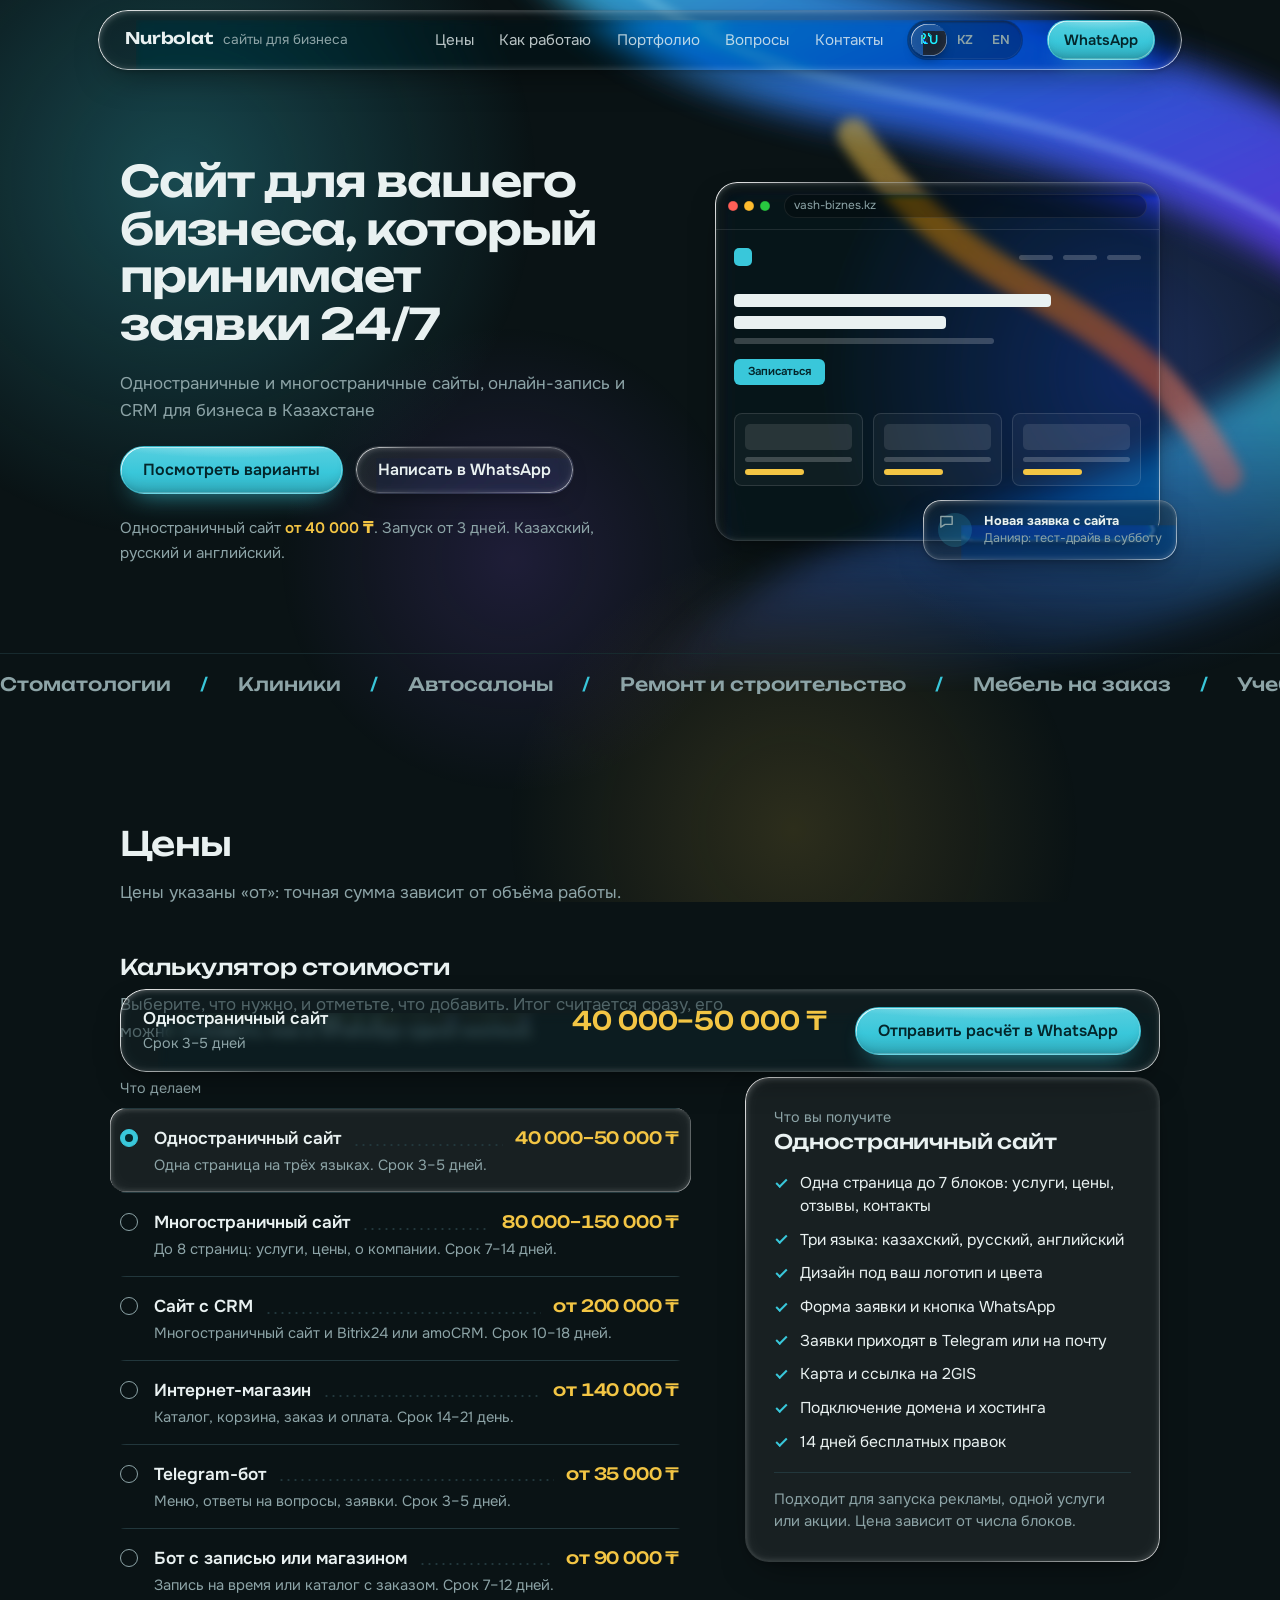
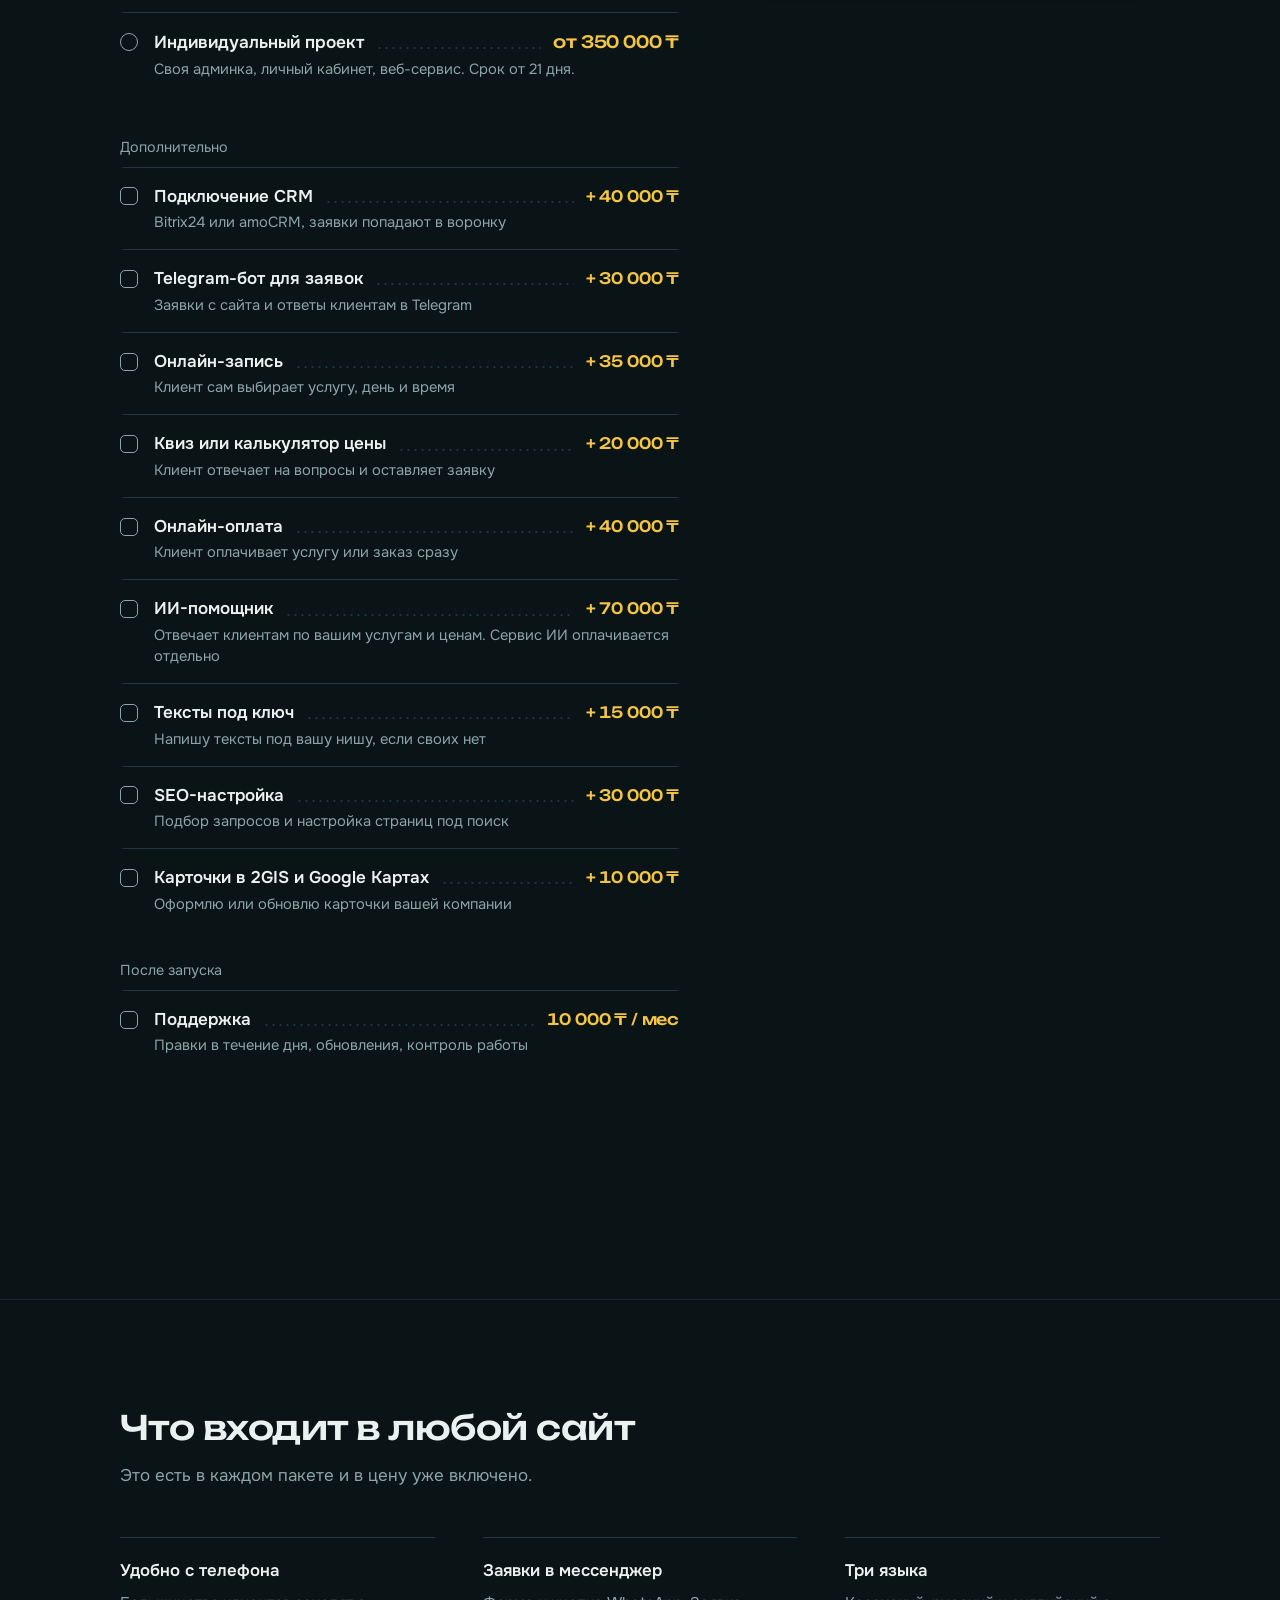
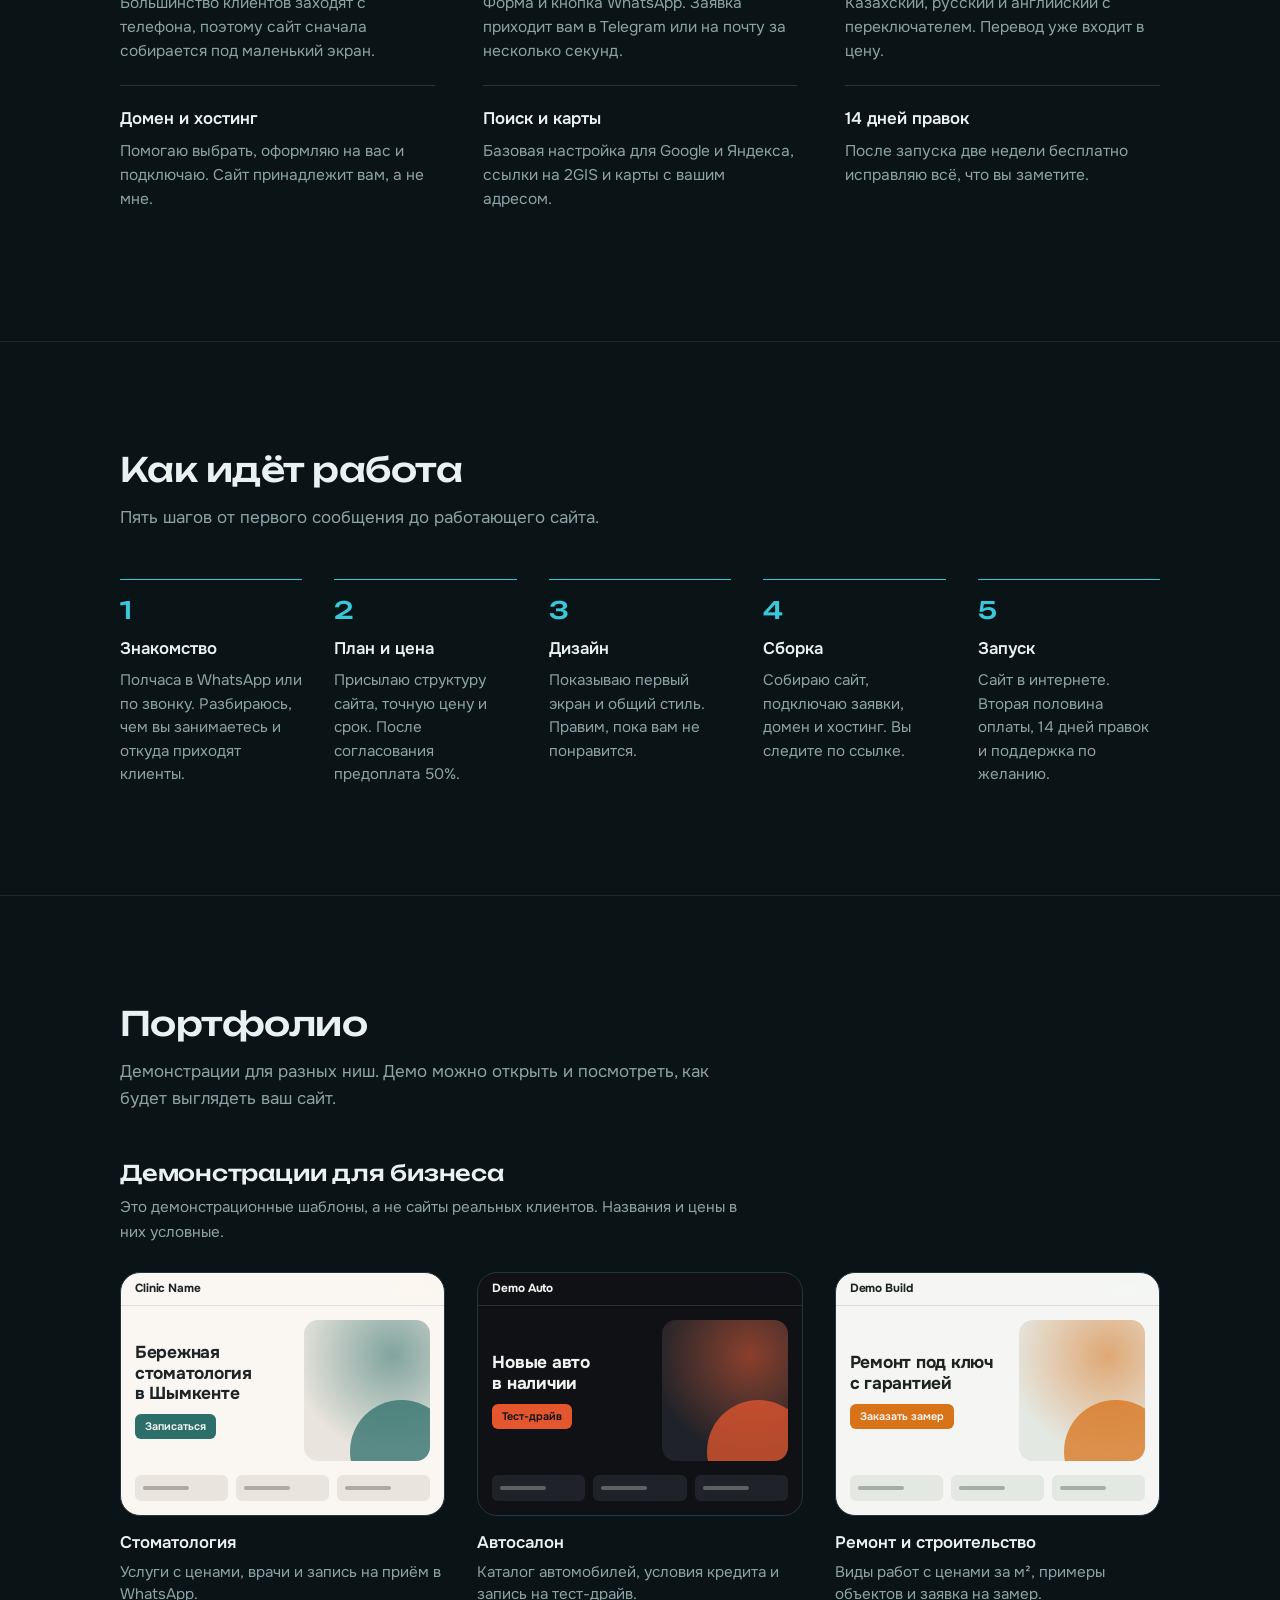
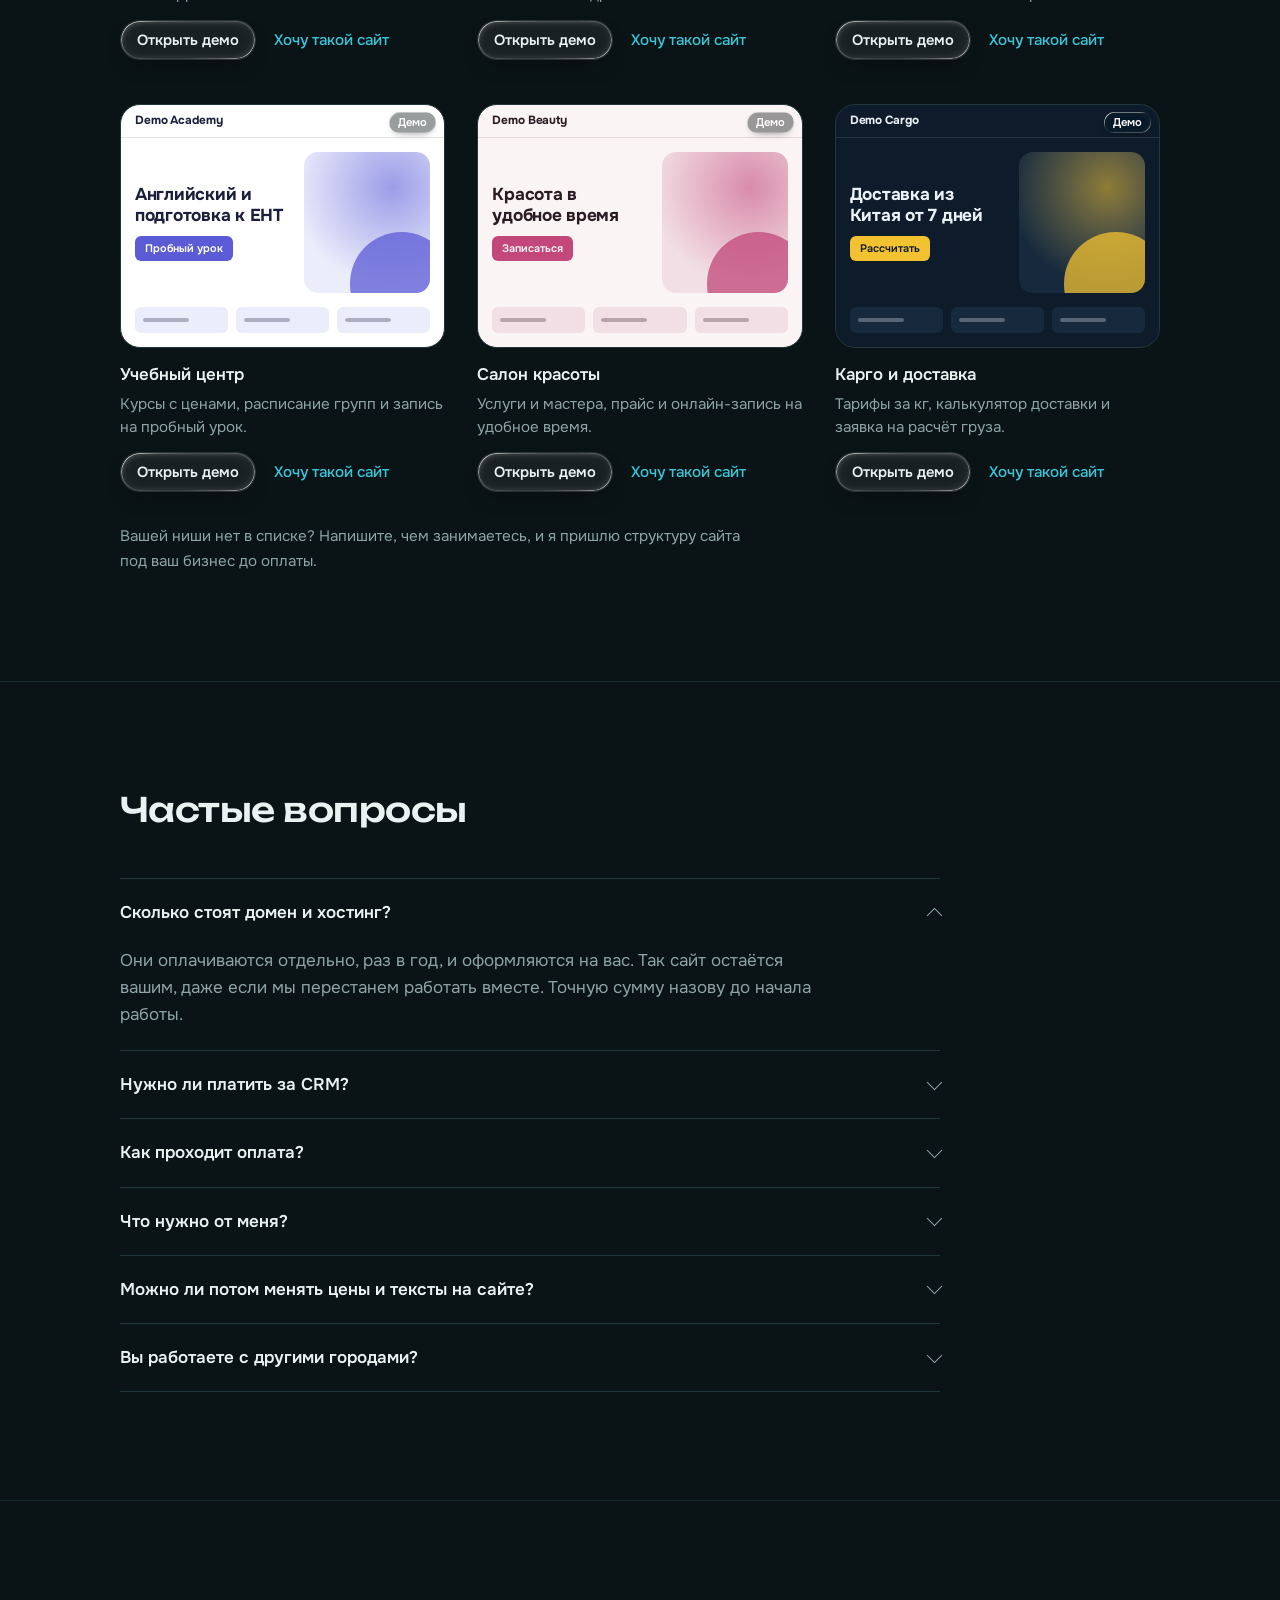
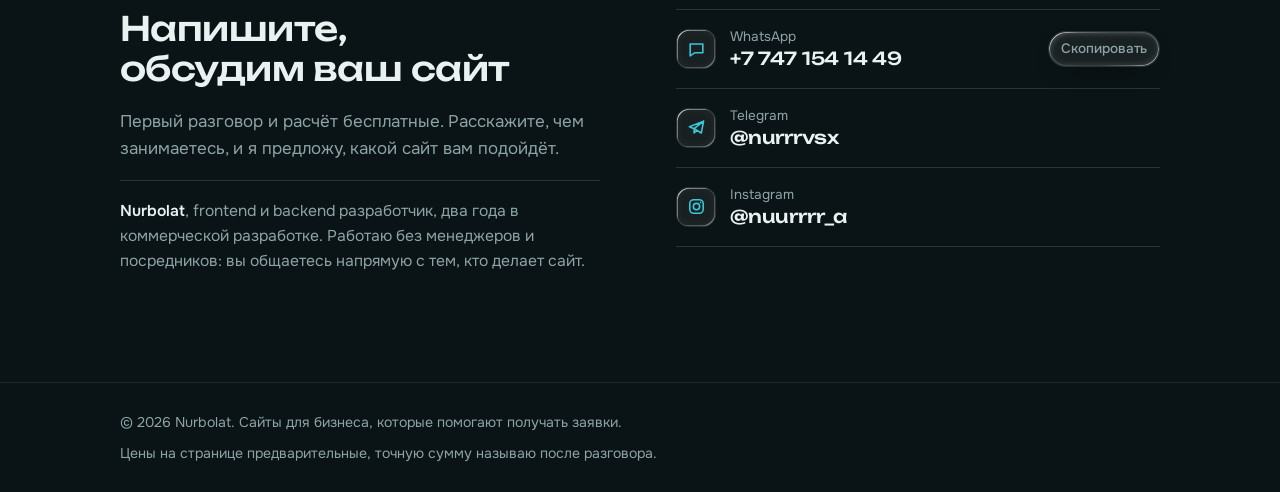
==== commit 63cc3508: "One glass material everywhere, phone wallpaper and layout fixes" ====
--- a/index.html
+++ b/index.html
@@ -354,48 +354,68 @@
    rim but no blur, because nothing detailed is ever behind them. Nothing moves on its own
    behind a bar, so an idle page costs nothing and scrolling stays smooth. */
 :root{
-  --glass:rgba(255,255,255,.07);
-  --rim:rgba(255,255,255,.1);
-  --edge:inset 1px 1px .5px -.5px rgba(255,255,255,.85),inset -1px -1px .5px -.5px rgba(255,255,255,.5),inset 3px 4px 7px -4px rgba(255,255,255,.4),inset -3px -4px 7px -4px rgba(255,255,255,.22),inset 0 0 18px rgba(255,255,255,.055);
+  --glass:rgba(255,255,255,.06);
+  --rim:rgba(255,255,255,.08);
+  /* soft light inside the glass, strongest at the top left and bottom right */
+  --edge:inset 2px 3px 7px -4px rgba(255,255,255,.42),inset -2px -3px 7px -4px rgba(255,255,255,.24),inset 0 0 18px rgba(255,255,255,.05);
+  /* the crisp specular line on the rim, as a gradient: bright corner, dark sides, bright opposite corner */
+  --spec:linear-gradient(135deg,rgba(255,255,255,.95),rgba(255,255,255,.22) 20%,rgba(255,255,255,.04) 44%,rgba(255,255,255,.04) 58%,rgba(255,255,255,.24) 80%,rgba(255,255,255,.75));
+  /* the same rim for shapes too small to carry a gradient ring */
+  --edge-s:inset 1px 1px .5px -.5px rgba(255,255,255,.8),inset -1px -1px .5px -.5px rgba(255,255,255,.45),inset 0 0 10px rgba(255,255,255,.06);
   --lift:0 14px 36px -16px rgba(0,0,0,.6),0 2px 5px rgba(0,0,0,.18);
   --clear:blur(7px) saturate(185%);
   --spring:cubic-bezier(.3,1.5,.5,1);
   --btn-bg:radial-gradient(120% 95% at 50% -35%,rgba(255,255,255,.6),transparent 62%),linear-gradient(180deg,color-mix(in srgb,var(--accent) 86%,#fff),var(--accent) 55%,color-mix(in srgb,var(--accent) 88%,#000));
 }
 a,button,summary,label{-webkit-tap-highlight-color:transparent}
-body::before{content:"";position:fixed;z-index:-1;inset:0;pointer-events:none;
+/* taller than the screen, so the phone's collapsing address bar never uncovers its edge */
+body::before{content:"";position:fixed;z-index:-1;top:0;left:0;right:0;height:120vh;height:calc(100lvh + 2px);pointer-events:none;
   background:
     radial-gradient(40vmax 40vmax at 14% 20%,color-mix(in srgb,var(--accent) 30%,transparent),transparent 70%),
     radial-gradient(36vmax 36vmax at 88% 40%,rgba(72,110,255,.3),transparent 70%),
     radial-gradient(26vmax 26vmax at 40% 62%,rgba(150,90,255,.15),transparent 70%),
-    radial-gradient(32vmax 32vmax at 62% 94%,color-mix(in srgb,var(--gold) 15%,transparent),transparent 70%)}
+    radial-gradient(32vmax 32vmax at 62% 92%,color-mix(in srgb,var(--gold) 15%,transparent),transparent 70%)}
 /* the hero has a wallpaper: ribbons of colour, so the glass above it has something to show and bend */
 .hero{position:relative}
 .hero::before{content:"";position:absolute;z-index:-1;inset:-96px 0 -40px;pointer-events:none;
   background:url("data:image/svg+xml,%3Csvg xmlns='http://www.w3.org/2000/svg' viewBox='0 0 1200 760' preserveAspectRatio='xMaxYMin slice'%3E%3Cdefs%3E%3ClinearGradient id='a' x1='0' y1='0' x2='1' y2='1'%3E%3Cstop offset='0' stop-color='%233FE0F0'/%3E%3Cstop offset='.55' stop-color='%232F6BFF'/%3E%3Cstop offset='1' stop-color='%236A3DFF'/%3E%3C/linearGradient%3E%3ClinearGradient id='b' x1='0' y1='1' x2='1' y2='0'%3E%3Cstop offset='0' stop-color='%237B4DFF'/%3E%3Cstop offset='.6' stop-color='%232F8FFF'/%3E%3Cstop offset='1' stop-color='%2339C7DA'/%3E%3C/linearGradient%3E%3ClinearGradient id='c' x1='0' y1='0' x2='1' y2='1'%3E%3Cstop offset='0' stop-color='%23F3C544'/%3E%3Cstop offset='1' stop-color='%23FF6F61'/%3E%3C/linearGradient%3E%3Cfilter id='f' x='-30%25' y='-30%25' width='160%25' height='160%25'%3E%3CfeGaussianBlur stdDeviation='16'/%3E%3C/filter%3E%3Cfilter id='s' x='-30%25' y='-30%25' width='160%25' height='160%25'%3E%3CfeGaussianBlur stdDeviation='5'/%3E%3C/filter%3E%3C/defs%3E%3Cg fill='none' stroke-linecap='round'%3E%3Cpath d='M520 -80 C 700 150 960 20 1290 250' stroke='url(%23a)' stroke-width='130' opacity='.8' filter='url(%23f)'/%3E%3Cpath d='M610 820 C 760 520 1000 640 1300 400' stroke='url(%23b)' stroke-width='170' opacity='.62' filter='url(%23f)'/%3E%3Cpath d='M800 150 C 900 300 1050 280 1150 470' stroke='url(%23c)' stroke-width='30' opacity='.5' filter='url(%23s)'/%3E%3Cpath d='M540 -40 C 720 170 960 60 1280 280' stroke='%23BFF6FF' stroke-width='5' opacity='.5' filter='url(%23s)'/%3E%3C/g%3E%3C/svg%3E") right top/cover no-repeat;
   -webkit-mask-image:linear-gradient(#000 62%,transparent);mask-image:linear-gradient(#000 62%,transparent)}
-@media (max-width:860px){.hero::before{opacity:.62}}
+@media (max-width:860px){.hero::before{background:url("data:image/svg+xml,%3Csvg xmlns='http://www.w3.org/2000/svg' viewBox='0 0 400 1000' preserveAspectRatio='none'%3E%3Cdefs%3E%3ClinearGradient id='a' x1='0' y1='0' x2='1' y2='1'%3E%3Cstop offset='0' stop-color='%233FE0F0'/%3E%3Cstop offset='.55' stop-color='%232F6BFF'/%3E%3Cstop offset='1' stop-color='%236A3DFF'/%3E%3C/linearGradient%3E%3ClinearGradient id='b' x1='0' y1='1' x2='1' y2='0'%3E%3Cstop offset='0' stop-color='%237B4DFF'/%3E%3Cstop offset='.6' stop-color='%232F8FFF'/%3E%3Cstop offset='1' stop-color='%2339C7DA'/%3E%3C/linearGradient%3E%3ClinearGradient id='c' x1='0' y1='0' x2='1' y2='1'%3E%3Cstop offset='0' stop-color='%23F3C544'/%3E%3Cstop offset='1' stop-color='%23FF6F61'/%3E%3C/linearGradient%3E%3Cfilter id='f' x='-40%25' y='-40%25' width='180%25' height='180%25'%3E%3CfeGaussianBlur stdDeviation='14 22'/%3E%3C/filter%3E%3Cfilter id='s' x='-40%25' y='-40%25' width='180%25' height='180%25'%3E%3CfeGaussianBlur stdDeviation='5 8'/%3E%3C/filter%3E%3C/defs%3E%3Cg fill='none' stroke-linecap='round'%3E%3Cpath d='M-70 70 C 90 -40 270 -10 480 90' stroke='url(%23a)' stroke-width='70' opacity='.85' filter='url(%23f)'/%3E%3Cpath d='M-90 640 C 80 500 250 700 500 560' stroke='url(%23b)' stroke-width='105' opacity='.6' filter='url(%23f)'/%3E%3Cpath d='M40 560 C 150 500 270 640 430 600' stroke='url(%23c)' stroke-width='22' opacity='.55' filter='url(%23s)'/%3E%3C/g%3E%3C/svg%3E") center/100% 100% no-repeat;-webkit-mask-image:linear-gradient(#000 78%,transparent);mask-image:linear-gradient(#000 78%,transparent)}}
 .stage::before{display:none}
 
 /* content dims as it slides under the header, the way the system fades a scroll edge */
-html::before{content:"";position:fixed;z-index:15;top:0;left:0;right:0;height:108px;pointer-events:none;opacity:0;transition:opacity .35s;
+html::before{content:"";position:fixed;z-index:15;top:0;left:0;right:0;height:96px;pointer-events:none;opacity:0;transition:opacity .35s;
   background:linear-gradient(color-mix(in srgb,var(--bg) 82%,transparent),color-mix(in srgb,var(--bg) 46%,transparent) 58%,transparent)}
 html.scrolled::before{opacity:1}
 
-/* glass: clear, lightly blurred, lit along the rim from the top left and the bottom right */
-.top,.sum,.toast,.mock,.hero-cta .btn-ghost{border:1px solid var(--rim);background-color:var(--glass);background-image:none;box-shadow:var(--edge),var(--lift);-webkit-backdrop-filter:var(--clear);backdrop-filter:var(--clear)}
+/* ONE GLASS. Every glass shape on the page is built from the same parts:
+   a clear tint, the soft inner light (--edge), the specular rim (--spec ring, or --edge-s on
+   small shapes) and a soft shadow underneath. Shapes that float over detailed content also
+   blur and bend it; shapes that sit on the plain page skip the blur, which would show nothing. */
+.top,.sum,.toast,.gets,.mock,.btn-ghost,.copy{border:1px solid var(--rim);background-color:var(--glass);background-image:none}
+.top,.sum,.toast,.gets{box-shadow:var(--edge),var(--lift)}
+.btn-ghost,.copy{box-shadow:var(--edge),0 10px 24px -14px rgba(0,0,0,.6)}
+.top::after,.sum::after,.toast::after,.gets::after,.mock::after,.btn-ghost::before,.copy::before{content:"";position:absolute;inset:-1px;border-radius:inherit;padding:1px;pointer-events:none;
+  background:var(--spec);-webkit-mask:linear-gradient(#000 0 0) content-box,linear-gradient(#000 0 0);-webkit-mask-composite:xor;mask-composite:exclude}
+.btn-ghost::before,.copy::before{inset:0}
+/* over content: blur and bend */
+.top,.sum,.toast,.hero-cta .btn-ghost{-webkit-backdrop-filter:var(--clear);backdrop-filter:var(--clear)}
 .top{background-color:color-mix(in srgb,var(--bg) 26%,transparent);transition:background-color .4s}
 /* like the system glass, the bar darkens when something light slides under it */
 .top.over-light{background-color:color-mix(in srgb,var(--bg) 74%,transparent)}
 .sum{background-color:color-mix(in srgb,var(--raised) 50%,transparent);border-radius:26px;-webkit-backdrop-filter:blur(12px) saturate(185%);backdrop-filter:blur(12px) saturate(185%)}
-.toast{background-color:color-mix(in srgb,var(--raised) 34%,transparent);border-radius:18px}
-.mock{background-color:color-mix(in srgb,var(--surface) 30%,transparent);border-radius:22px}
+.toast{z-index:1;background-color:color-mix(in srgb,var(--raised) 34%,transparent);border-radius:18px}
+/* the window keeps its glass on a layer of its own, so the notification on top of it can blur the window too */
+.mock{isolation:isolate;background:none;border-radius:22px;box-shadow:var(--lift)}
+.mock::before{content:"";position:absolute;inset:-1px;z-index:-1;border-radius:inherit;pointer-events:none;background:color-mix(in srgb,var(--surface) 30%,transparent);box-shadow:var(--edge);-webkit-backdrop-filter:var(--lens,var(--clear));backdrop-filter:var(--lens,var(--clear))}
+.gets{border-radius:24px}
 @media (max-width:640px){.sum{background-color:color-mix(in srgb,var(--raised) 62%,transparent);border-radius:24px}}
 @supports not ((backdrop-filter:blur(1px)) or (-webkit-backdrop-filter:blur(1px))){
-  .top,.sum,.toast,.mock{background-color:color-mix(in srgb,var(--raised) 96%,transparent)}
+  .top,.sum,.toast{background-color:color-mix(in srgb,var(--raised) 96%,transparent)}
+  .mock::before{background:color-mix(in srgb,var(--surface) 92%,transparent)}
 }
-/* panels with nothing detailed behind them are tinted glass without the blur */
-.gets{border:1px solid var(--rim);background:linear-gradient(var(--glass),var(--glass)),color-mix(in srgb,var(--surface) 55%,transparent);box-shadow:var(--edge),var(--lift);border-radius:24px}
+/* small glass: the badge on a demo card, contact icons, the chosen row */
+.d-badge{background:rgba(10,19,21,.42);color:#fff;box-shadow:var(--edge-s),0 4px 10px -6px rgba(0,0,0,.6);-webkit-backdrop-filter:blur(6px) saturate(180%);backdrop-filter:blur(6px) saturate(180%)}
 /* the hero window borrows the look of a desktop window */
 .mock-bar{border-bottom-color:rgba(255,255,255,.1)}
 .mock-bar i{width:10px;height:10px;box-shadow:inset 0 0 0 .5px rgba(0,0,0,.25)}
@@ -415,7 +435,7 @@
 .brand{overflow:hidden}
 .brand span{overflow:hidden;text-overflow:ellipsis}
 section{scroll-margin-top:84px}
-.gets{top:calc(96px + env(safe-area-inset-top,0px))}
+.gets{top:calc(104px + env(safe-area-inset-top,0px))}
 @media (max-width:900px){.gets{position:relative;top:auto}}
 @media (max-width:520px){.top .wrap{padding-inline:14px 8px;min-height:54px}}
 .brand b{flex:none}
@@ -425,8 +445,15 @@
   .top .btn-sm{padding:0 12px;font-size:.86rem}
 }
 /* long words must never run under the price on a narrow phone */
-.row-name,.sum-what b{overflow-wrap:anywhere;-webkit-hyphens:auto;hyphens:auto}
-@media (max-width:350px){.sum-total .num{font-size:.95rem}.row-price,.packs .row-price{font-size:.8rem}}
+.row-name,.sum-what b{overflow-wrap:anywhere}
+/* on a phone prices use the text face, which is narrower, so names keep their line */
+@media (max-width:480px){
+  .row-price,.packs .row-price{font-family:var(--body);font-weight:600;font-size:.92rem;letter-spacing:0}
+  .packs .row-name{font-size:1.02rem}
+  .sum-what b{font-size:.96rem}
+  .sum-total .num{font-family:var(--body);font-weight:700;font-size:1.12rem;letter-spacing:0}
+}
+@media (max-width:350px){.sum-total .num{font-size:1rem}.row-price,.packs .row-price{font-size:.84rem}}
 
 /* softer corners everywhere, the way the system draws them */
 .row{border-radius:16px}
@@ -437,10 +464,9 @@
 /* buttons: capsules that swell slightly under the finger and spring back */
 .btn,.copy,.row,.link{position:relative;overflow:hidden}
 .btn{isolation:isolate;text-align:center;border-radius:999px;transition:transform .45s var(--spring),background-color .2s,border-color .2s,color .2s,filter .2s}
-.btn-primary{background:var(--btn-bg);box-shadow:inset 0 1px 0 rgba(255,255,255,.55),inset 0 -1px 0 rgba(0,0,0,.18),0 12px 26px -14px color-mix(in srgb,var(--accent) 85%,transparent)}
-.btn-ghost{background:var(--glass);border-color:var(--rim);box-shadow:var(--edge),0 10px 24px -14px rgba(0,0,0,.6)}
-.copy{border-radius:999px;background:var(--glass);border-color:var(--rim);box-shadow:var(--edge);transition:transform .45s var(--spring),color .2s,border-color .2s}
-.link .ic{background:var(--glass);border-color:var(--rim);box-shadow:var(--edge);transition:background-color .25s,color .25s,border-color .25s,transform .45s var(--spring)}
+.btn-primary{background:var(--btn-bg);box-shadow:inset 1px 1px .5px -.5px rgba(255,255,255,.95),inset -1px -1px .5px -.5px rgba(255,255,255,.4),inset 0 -9px 12px -9px rgba(0,40,50,.35),0 12px 26px -14px color-mix(in srgb,var(--accent) 85%,transparent)}
+.copy{border-radius:999px;transition:transform .45s var(--spring),color .2s,border-color .2s}
+.link .ic{background:var(--glass);border-color:var(--rim);box-shadow:var(--edge-s);transition:background-color .25s,color .25s,border-color .25s,transform .45s var(--spring)}
 .hero-cta .btn-primary::before{content:"";position:absolute;inset:0;z-index:-1;background:linear-gradient(105deg,transparent 36%,rgba(255,255,255,.55) 50%,transparent 64%);transform:translateX(-120%);animation:sheen 7s ease-in-out 2.4s infinite}
 @keyframes sheen{0%,74%{transform:translateX(-120%)}100%{transform:translateX(120%)}}
 /* light spreads from the exact point of the tap */
@@ -451,6 +477,8 @@
 
 @media (hover:hover){
   .btn-primary:hover{background:var(--btn-bg);filter:brightness(1.08);transform:translateY(-1px)}
+  .btn-ghost:hover{border-color:var(--rim);color:var(--fg);background-color:rgba(255,255,255,.12)}
+  .copy:hover{color:var(--fg);border-color:var(--rim);background-color:rgba(255,255,255,.12)}
 }
 /* a finger leaves hover "stuck", so on touch screens hover is switched off and replaced below */
 @media (hover:none){
@@ -467,18 +495,20 @@
   .lang button[aria-pressed="true"]:hover{color:var(--accent)}
   .textlink:hover{border-color:transparent}
 }
-.btn:active,.copy:active{transform:scale(1.04);filter:brightness(1.1)}
+.btn:active,.copy:active{transform:scale(1.04)}
+.btn-primary:active{filter:brightness(1.1)}
+.btn-ghost:active,.copy:active{background-color:rgba(255,255,255,.14)}
 .btn-ghost:active{color:var(--accent)}
 .textlink:active{opacity:.6}
 .faq summary:active{color:var(--accent)}
-.link:active .ic,.links li.is-focus .ic{background:var(--accent);border-color:var(--accent);color:var(--accent-ink);transform:scale(1.08)}
+.link:active .ic{background:var(--accent);border-color:var(--accent);color:var(--accent-ink);transform:scale(1.08)}
 
 /* language switch: a glass thumb slides between the languages */
 .lang{position:relative;gap:0;padding:3px;border-radius:999px;background:rgba(0,0,0,.26);border-color:transparent;box-shadow:inset 0 1px 2px rgba(0,0,0,.45),inset 0 0 0 1px rgba(255,255,255,.07)}
 .lang button{position:relative;width:36px;min-width:0;padding:0;border-radius:999px}
 @media (max-width:520px){.lang button{width:33px;min-width:0;padding:0}}
 @supports selector(:has(*)){
-  .lang::before{content:"";position:absolute;z-index:2;pointer-events:none;top:3px;bottom:3px;left:3px;width:calc((100% - 6px)/3);border-radius:999px;background:rgba(255,255,255,.13);box-shadow:var(--edge),0 5px 12px -5px rgba(0,0,0,.7);-webkit-backdrop-filter:var(--lens,saturate(160%) brightness(1.15));backdrop-filter:var(--lens,saturate(160%) brightness(1.15));transition:transform .55s var(--spring);will-change:transform}
+  .lang::before{content:"";position:absolute;z-index:2;pointer-events:none;top:3px;bottom:3px;left:3px;width:calc((100% - 6px)/3);border-radius:999px;background:rgba(255,255,255,.1);box-shadow:var(--edge-s),0 5px 12px -5px rgba(0,0,0,.7);-webkit-backdrop-filter:var(--lens,saturate(160%) brightness(1.15));backdrop-filter:var(--lens,saturate(160%) brightness(1.15));transition:transform .55s var(--spring);will-change:transform}
   /* while it travels the thumb swells like a drop, then settles */
   .lang.moving::before{animation:blob .6s var(--ease)}
   .lang:has(button:nth-child(2)[aria-pressed="true"])::before{transform:translateX(100%)}
@@ -496,7 +526,7 @@
 @keyframes sweep{0%{opacity:1;transform:translateX(-110%)}100%{opacity:1;transform:translateX(110%)}}
 
 /* calculator: the chosen row turns to glass, the tick pops, the total bumps */
-.row:has(input:checked){background:var(--glass);box-shadow:var(--edge)}
+.row:has(input:checked){background:var(--glass);box-shadow:var(--edge-s),var(--edge)}
 .row:has(input:checked) .mark{animation:pop .5s var(--spring)}
 @keyframes pop{0%{transform:scale(.55)}100%{transform:scale(1)}}
 .sum-total .num{transform-origin:100% 50%}
@@ -1543,9 +1573,10 @@
       size:function(el){ return [(el.clientWidth - 6) / 3, el.clientHeight - 6, 999]; },
       apply:function(el, css){ el.style.setProperty('--lens', css + ' brightness(1.12)'); } });
     if (!touch) {
-      lens(doc.querySelector('.mock'), 'lens-mock', { blur:2.4, bevel:26, bend:14 });
-      lens(doc.querySelector('.hero-cta .btn-ghost'), 'lens-ghost', { blur:1.2, bevel:22, bend:11 });
+      lens(doc.querySelector('.mock'), 'lens-mock', { blur:2.4, bevel:26, bend:14,
+        apply:function(el, css){ el.style.setProperty('--lens', css); } });
     }
+    lens(doc.querySelector('.hero-cta .btn-ghost'), 'lens-ghost', { blur:1.2, bevel:22, bend:11 });
   }
 
   if ('IntersectionObserver' in window) {
@@ -1560,7 +1591,7 @@
       var fo = new IntersectionObserver(function(entries){
         entries.forEach(function(en){ en.target.classList.toggle('is-focus', en.isIntersecting); });
       }, { rootMargin:'-36% 0px -36% 0px' });
-      var watch = function(){ all('.work,.basics li,.links li').forEach(function(el){ fo.observe(el); }); };
+      var watch = function(){ all('.work,.basics li').forEach(function(el){ fo.observe(el); }); };
       watch(); hooks.push(watch);
     }
   }
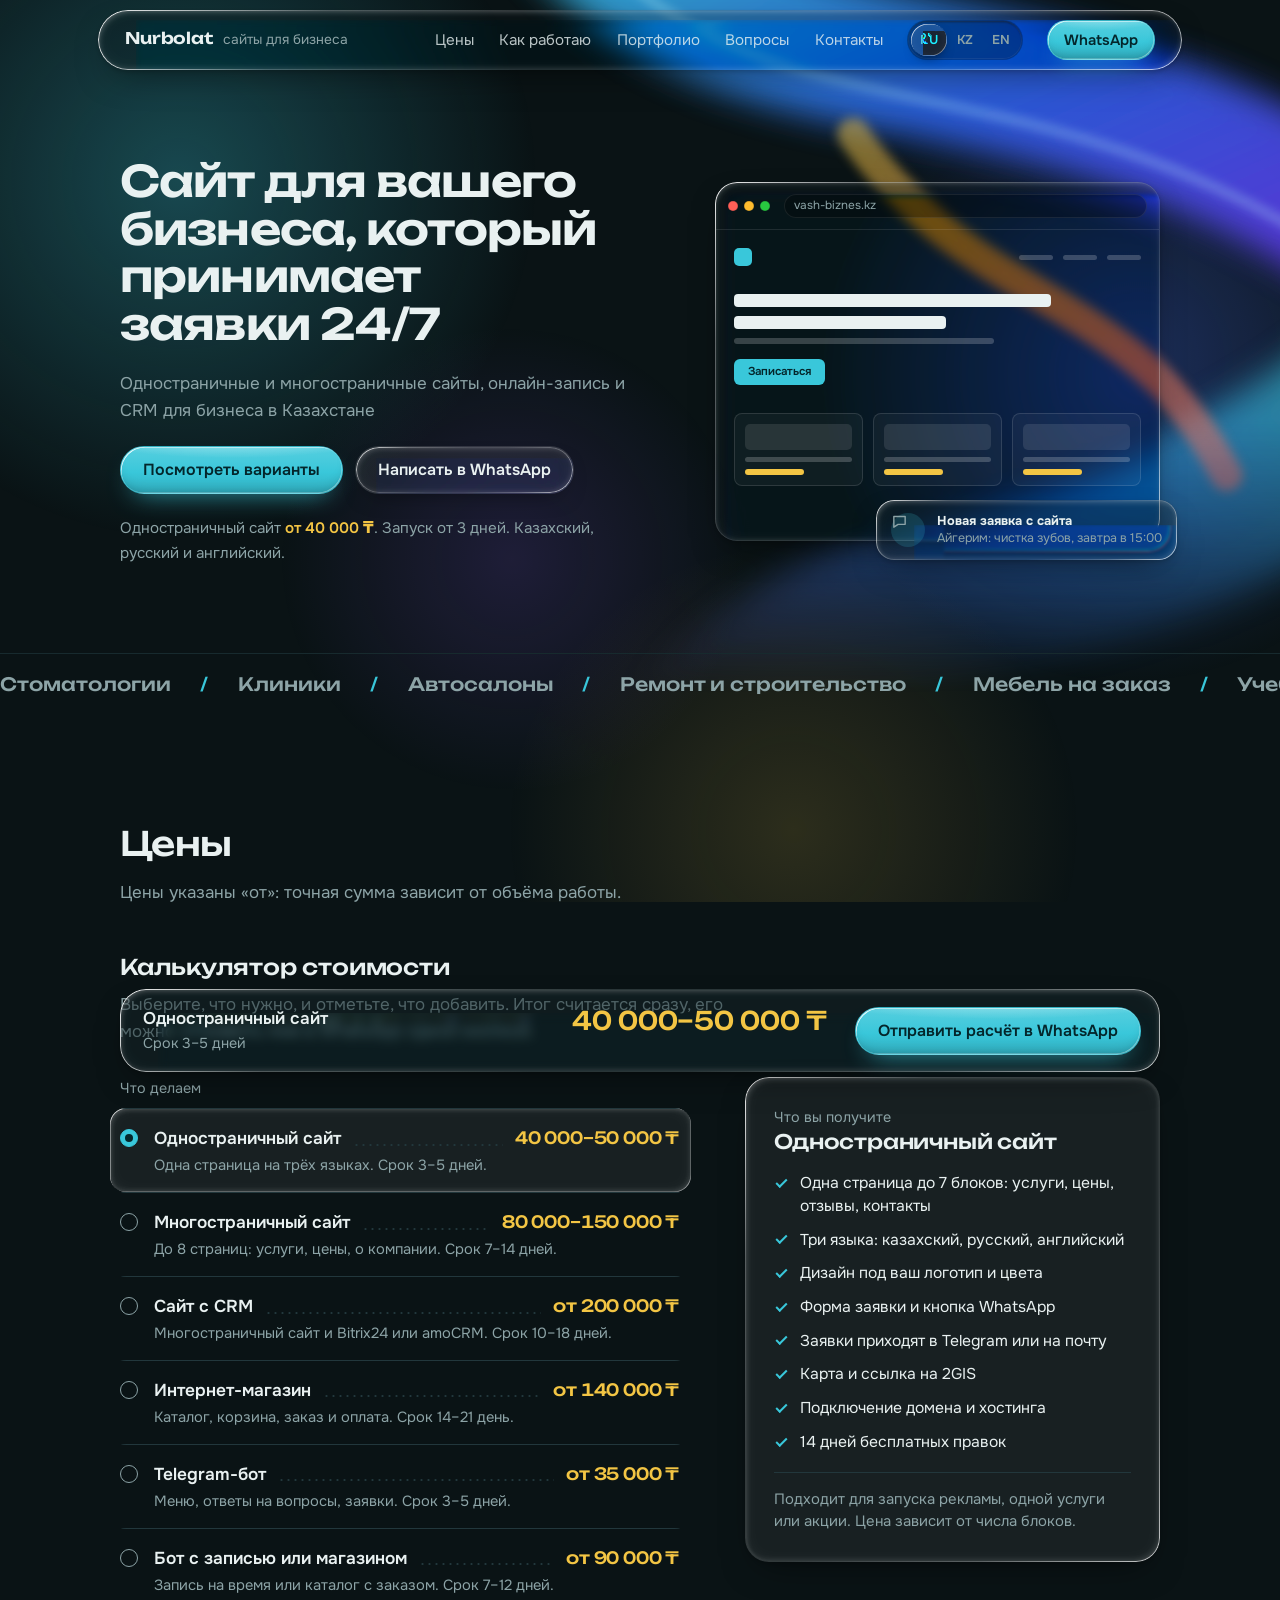
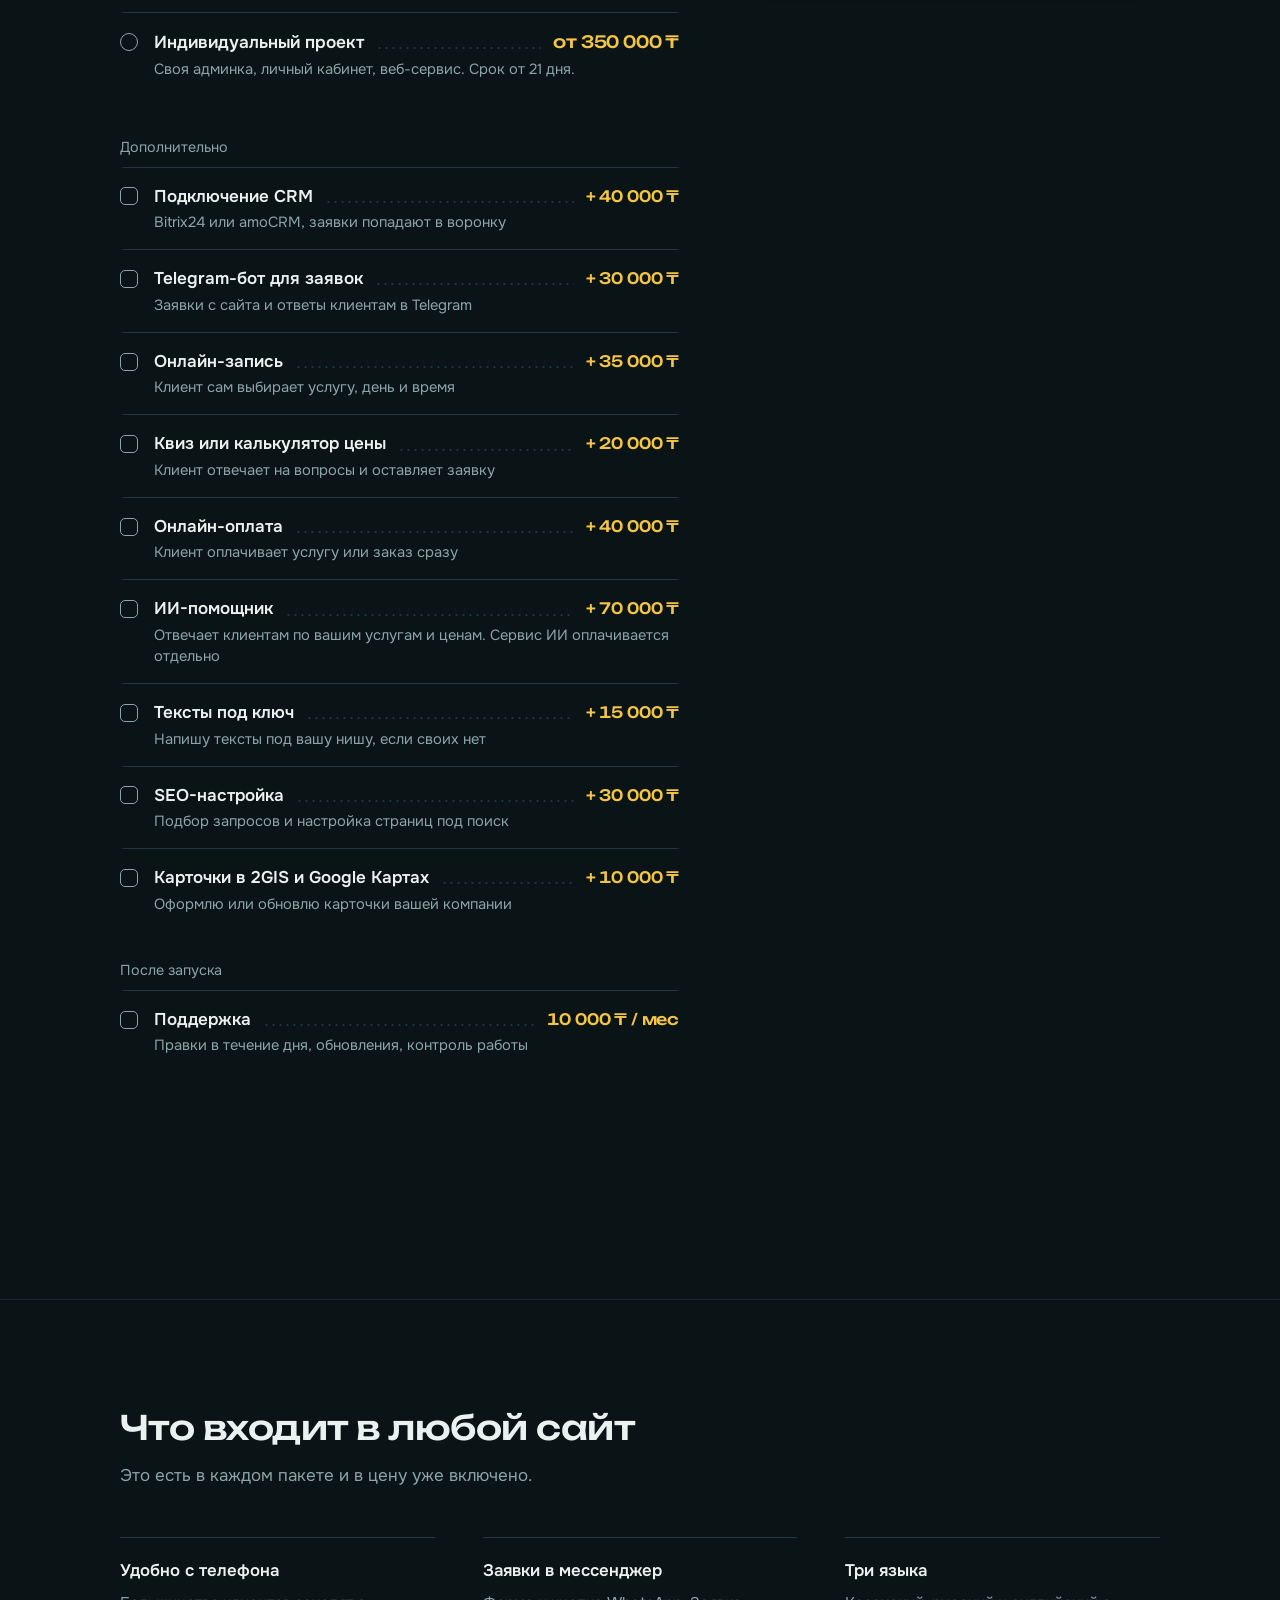
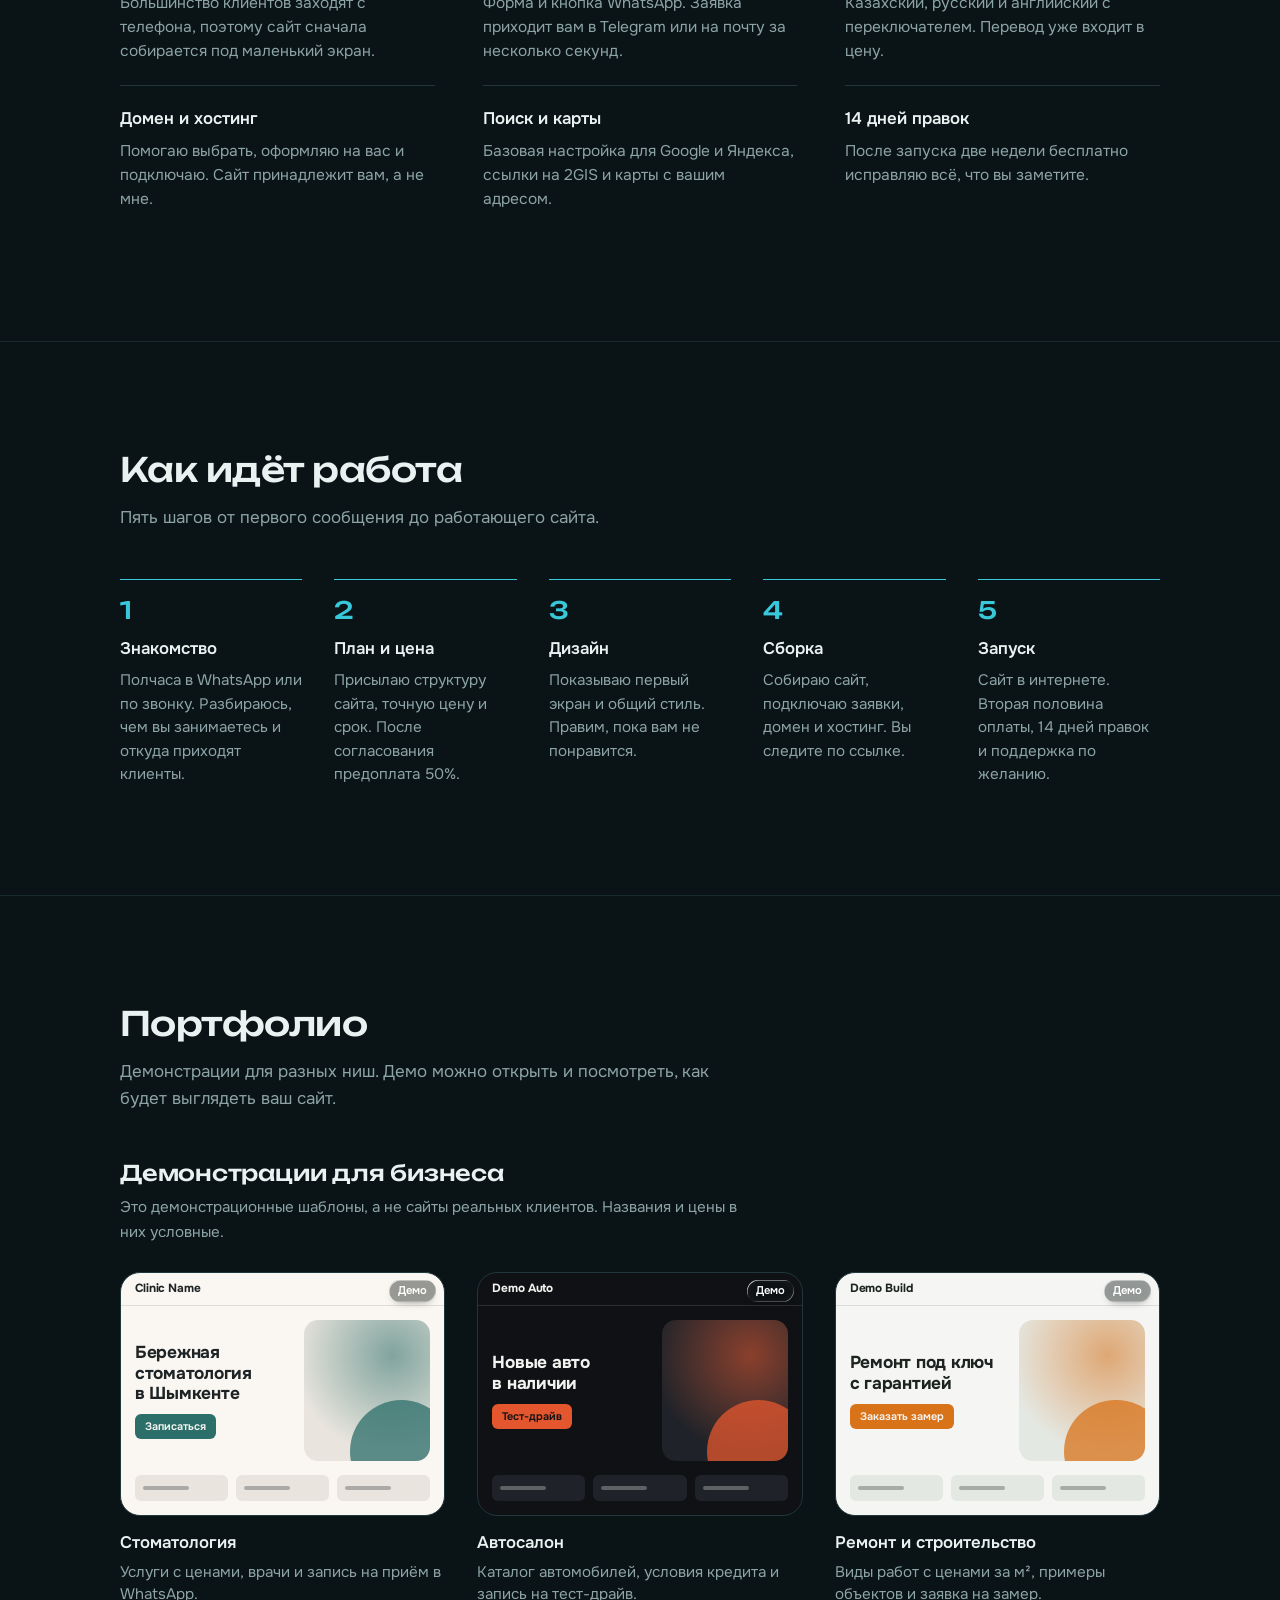
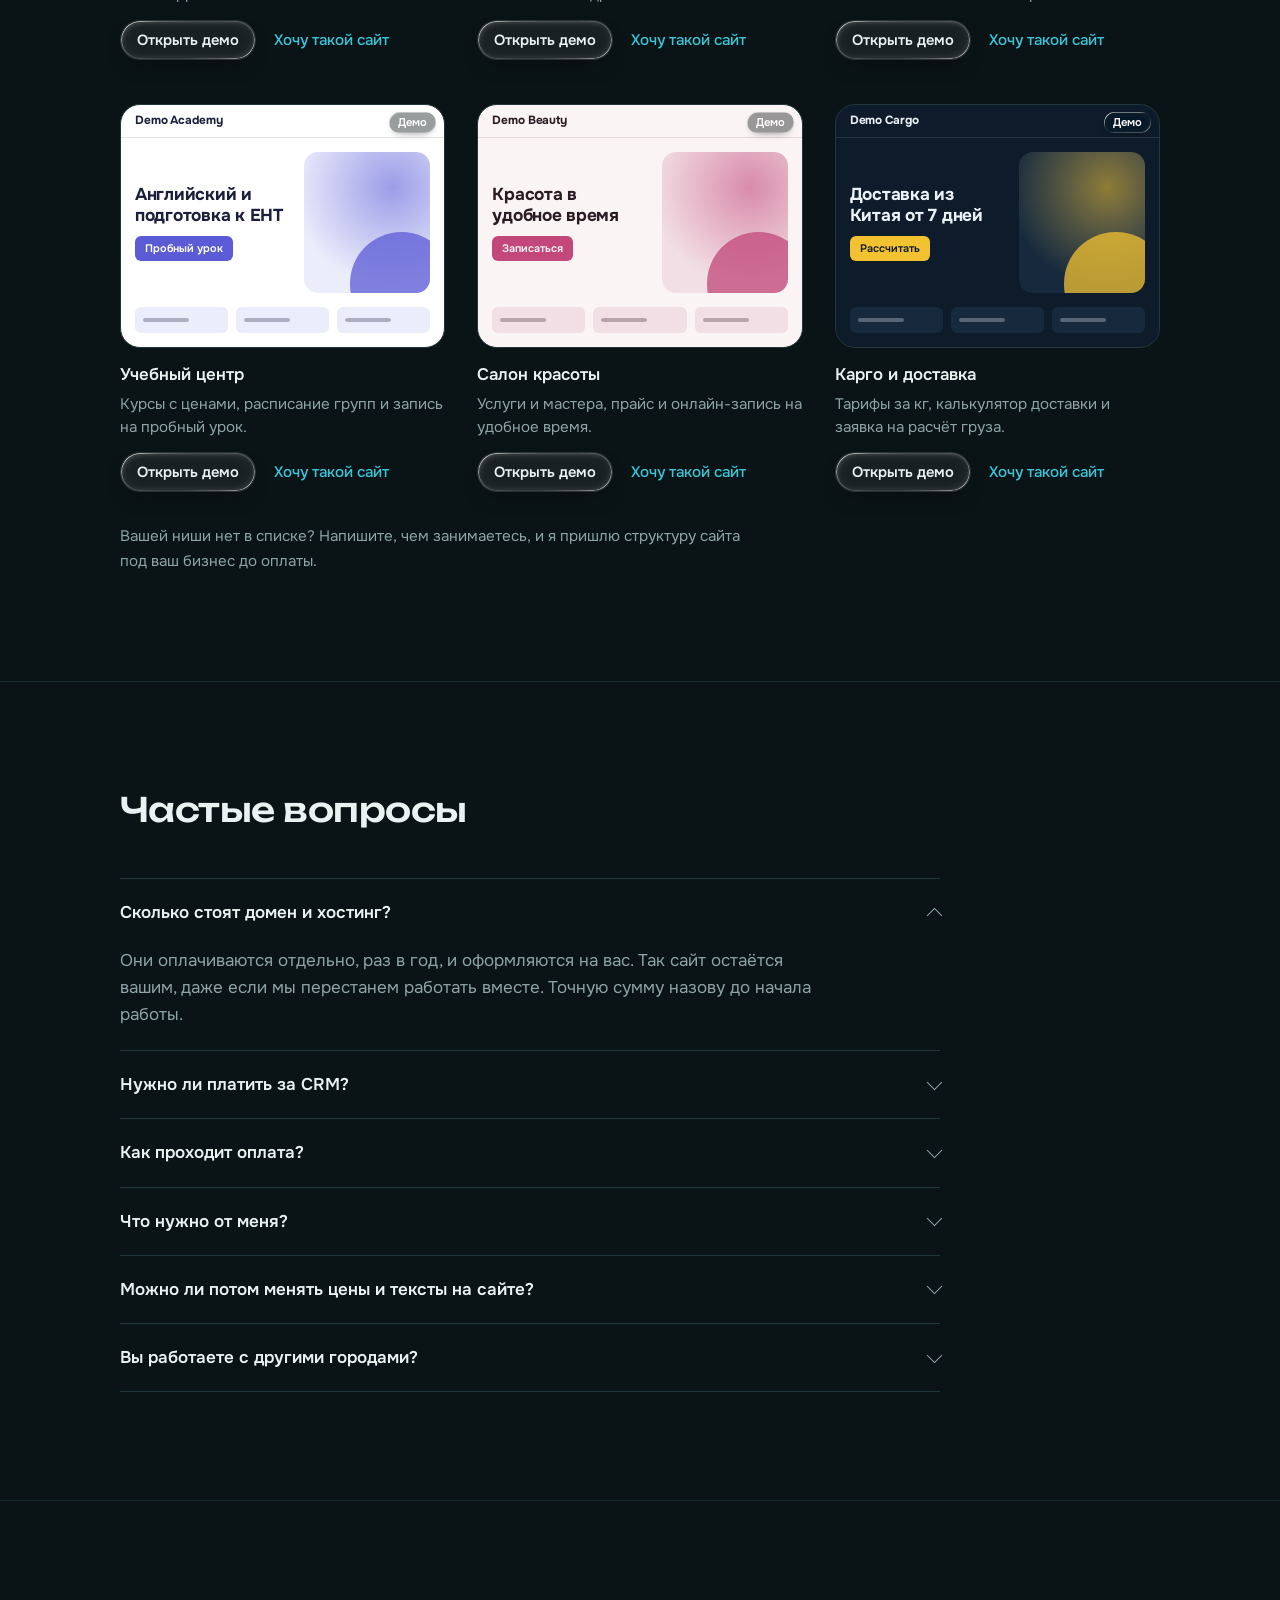
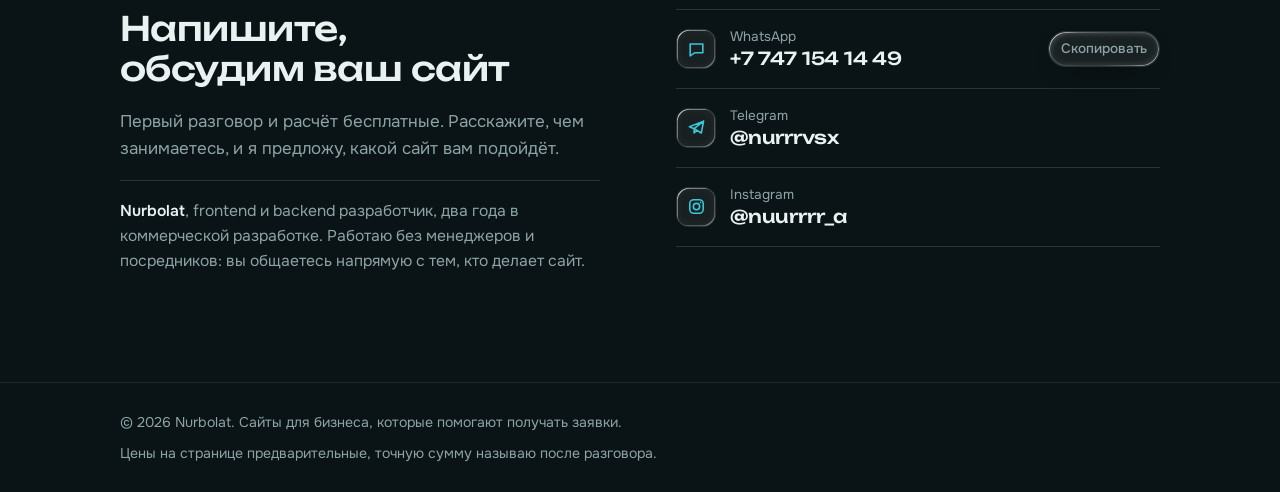
==== commit e25b2284: "Wallpaper: no clipped bands, phone composition keeps text on dark" ====
--- a/index.html
+++ b/index.html
@@ -378,9 +378,9 @@
 /* the hero has a wallpaper: ribbons of colour, so the glass above it has something to show and bend */
 .hero{position:relative}
 .hero::before{content:"";position:absolute;z-index:-1;inset:-96px 0 -40px;pointer-events:none;
-  background:url("data:image/svg+xml,%3Csvg xmlns='http://www.w3.org/2000/svg' viewBox='0 0 1200 760' preserveAspectRatio='xMaxYMin slice'%3E%3Cdefs%3E%3ClinearGradient id='a' x1='0' y1='0' x2='1' y2='1'%3E%3Cstop offset='0' stop-color='%233FE0F0'/%3E%3Cstop offset='.55' stop-color='%232F6BFF'/%3E%3Cstop offset='1' stop-color='%236A3DFF'/%3E%3C/linearGradient%3E%3ClinearGradient id='b' x1='0' y1='1' x2='1' y2='0'%3E%3Cstop offset='0' stop-color='%237B4DFF'/%3E%3Cstop offset='.6' stop-color='%232F8FFF'/%3E%3Cstop offset='1' stop-color='%2339C7DA'/%3E%3C/linearGradient%3E%3ClinearGradient id='c' x1='0' y1='0' x2='1' y2='1'%3E%3Cstop offset='0' stop-color='%23F3C544'/%3E%3Cstop offset='1' stop-color='%23FF6F61'/%3E%3C/linearGradient%3E%3Cfilter id='f' x='-30%25' y='-30%25' width='160%25' height='160%25'%3E%3CfeGaussianBlur stdDeviation='16'/%3E%3C/filter%3E%3Cfilter id='s' x='-30%25' y='-30%25' width='160%25' height='160%25'%3E%3CfeGaussianBlur stdDeviation='5'/%3E%3C/filter%3E%3C/defs%3E%3Cg fill='none' stroke-linecap='round'%3E%3Cpath d='M520 -80 C 700 150 960 20 1290 250' stroke='url(%23a)' stroke-width='130' opacity='.8' filter='url(%23f)'/%3E%3Cpath d='M610 820 C 760 520 1000 640 1300 400' stroke='url(%23b)' stroke-width='170' opacity='.62' filter='url(%23f)'/%3E%3Cpath d='M800 150 C 900 300 1050 280 1150 470' stroke='url(%23c)' stroke-width='30' opacity='.5' filter='url(%23s)'/%3E%3Cpath d='M540 -40 C 720 170 960 60 1280 280' stroke='%23BFF6FF' stroke-width='5' opacity='.5' filter='url(%23s)'/%3E%3C/g%3E%3C/svg%3E") right top/cover no-repeat;
+  background:url("data:image/svg+xml,%3Csvg xmlns='http://www.w3.org/2000/svg' viewBox='0 0 1200 760' preserveAspectRatio='xMaxYMin slice'%3E%3Cdefs%3E%3ClinearGradient id='a' x1='0' y1='0' x2='1' y2='1'%3E%3Cstop offset='0' stop-color='%233FE0F0'/%3E%3Cstop offset='.55' stop-color='%232F6BFF'/%3E%3Cstop offset='1' stop-color='%236A3DFF'/%3E%3C/linearGradient%3E%3ClinearGradient id='b' x1='0' y1='1' x2='1' y2='0'%3E%3Cstop offset='0' stop-color='%237B4DFF'/%3E%3Cstop offset='.6' stop-color='%232F8FFF'/%3E%3Cstop offset='1' stop-color='%2339C7DA'/%3E%3C/linearGradient%3E%3ClinearGradient id='c' x1='0' y1='0' x2='1' y2='1'%3E%3Cstop offset='0' stop-color='%23F3C544'/%3E%3Cstop offset='1' stop-color='%23FF6F61'/%3E%3C/linearGradient%3E%3Cfilter id='f' filterUnits='userSpaceOnUse' x='-300' y='-400' width='1900' height='1600'%3E%3CfeGaussianBlur stdDeviation='16'/%3E%3C/filter%3E%3Cfilter id='s' filterUnits='userSpaceOnUse' x='-300' y='-400' width='1900' height='1600'%3E%3CfeGaussianBlur stdDeviation='5'/%3E%3C/filter%3E%3C/defs%3E%3Cg fill='none' stroke-linecap='round'%3E%3Cpath d='M520 -80 C 700 150 960 20 1290 250' stroke='url(%23a)' stroke-width='130' opacity='.8' filter='url(%23f)'/%3E%3Cpath d='M610 820 C 760 520 1000 640 1300 400' stroke='url(%23b)' stroke-width='170' opacity='.62' filter='url(%23f)'/%3E%3Cpath d='M800 150 C 900 300 1050 280 1150 470' stroke='url(%23c)' stroke-width='30' opacity='.5' filter='url(%23s)'/%3E%3Cpath d='M540 -40 C 720 170 960 60 1280 280' stroke='%23BFF6FF' stroke-width='5' opacity='.5' filter='url(%23s)'/%3E%3C/g%3E%3C/svg%3E") right top/cover no-repeat;
   -webkit-mask-image:linear-gradient(#000 62%,transparent);mask-image:linear-gradient(#000 62%,transparent)}
-@media (max-width:860px){.hero::before{background:url("data:image/svg+xml,%3Csvg xmlns='http://www.w3.org/2000/svg' viewBox='0 0 400 1000' preserveAspectRatio='none'%3E%3Cdefs%3E%3ClinearGradient id='a' x1='0' y1='0' x2='1' y2='1'%3E%3Cstop offset='0' stop-color='%233FE0F0'/%3E%3Cstop offset='.55' stop-color='%232F6BFF'/%3E%3Cstop offset='1' stop-color='%236A3DFF'/%3E%3C/linearGradient%3E%3ClinearGradient id='b' x1='0' y1='1' x2='1' y2='0'%3E%3Cstop offset='0' stop-color='%237B4DFF'/%3E%3Cstop offset='.6' stop-color='%232F8FFF'/%3E%3Cstop offset='1' stop-color='%2339C7DA'/%3E%3C/linearGradient%3E%3ClinearGradient id='c' x1='0' y1='0' x2='1' y2='1'%3E%3Cstop offset='0' stop-color='%23F3C544'/%3E%3Cstop offset='1' stop-color='%23FF6F61'/%3E%3C/linearGradient%3E%3Cfilter id='f' x='-40%25' y='-40%25' width='180%25' height='180%25'%3E%3CfeGaussianBlur stdDeviation='14 22'/%3E%3C/filter%3E%3Cfilter id='s' x='-40%25' y='-40%25' width='180%25' height='180%25'%3E%3CfeGaussianBlur stdDeviation='5 8'/%3E%3C/filter%3E%3C/defs%3E%3Cg fill='none' stroke-linecap='round'%3E%3Cpath d='M-70 70 C 90 -40 270 -10 480 90' stroke='url(%23a)' stroke-width='70' opacity='.85' filter='url(%23f)'/%3E%3Cpath d='M-90 640 C 80 500 250 700 500 560' stroke='url(%23b)' stroke-width='105' opacity='.6' filter='url(%23f)'/%3E%3Cpath d='M40 560 C 150 500 270 640 430 600' stroke='url(%23c)' stroke-width='22' opacity='.55' filter='url(%23s)'/%3E%3C/g%3E%3C/svg%3E") center/100% 100% no-repeat;-webkit-mask-image:linear-gradient(#000 78%,transparent);mask-image:linear-gradient(#000 78%,transparent)}}
+@media (max-width:860px){.hero::before{background:url("data:image/svg+xml,%3Csvg xmlns='http://www.w3.org/2000/svg' viewBox='0 0 400 1000' preserveAspectRatio='none'%3E%3Cdefs%3E%3ClinearGradient id='a' x1='0' y1='0' x2='1' y2='1'%3E%3Cstop offset='0' stop-color='%233FE0F0'/%3E%3Cstop offset='.55' stop-color='%232F6BFF'/%3E%3Cstop offset='1' stop-color='%236A3DFF'/%3E%3C/linearGradient%3E%3ClinearGradient id='b' x1='0' y1='1' x2='1' y2='0'%3E%3Cstop offset='0' stop-color='%237B4DFF'/%3E%3Cstop offset='.6' stop-color='%232F8FFF'/%3E%3Cstop offset='1' stop-color='%2339C7DA'/%3E%3C/linearGradient%3E%3ClinearGradient id='c' x1='0' y1='0' x2='1' y2='1'%3E%3Cstop offset='0' stop-color='%23F3C544'/%3E%3Cstop offset='1' stop-color='%23FF6F61'/%3E%3C/linearGradient%3E%3Cfilter id='f' filterUnits='userSpaceOnUse' x='-300' y='-300' width='1000' height='1600'%3E%3CfeGaussianBlur stdDeviation='14 20'/%3E%3C/filter%3E%3Cfilter id='s' filterUnits='userSpaceOnUse' x='-300' y='-300' width='1000' height='1600'%3E%3CfeGaussianBlur stdDeviation='5 7'/%3E%3C/filter%3E%3C/defs%3E%3Cg fill='none' stroke-linecap='round'%3E%3Cpath d='M-70 70 C 90 -40 270 -10 480 90' stroke='url(%23a)' stroke-width='70' opacity='.85' filter='url(%23f)'/%3E%3Cpath d='M-60 545 C 80 505 200 475 300 430 S 440 355 490 335' stroke='url(%23c)' stroke-width='34' opacity='.6' filter='url(%23f)'/%3E%3Cpath d='M-90 790 C 90 650 260 870 500 700' stroke='url(%23b)' stroke-width='115' opacity='.62' filter='url(%23f)'/%3E%3Cpath d='M150 640 C 240 690 320 800 440 830' stroke='%23BFF6FF' stroke-width='4' opacity='.45' filter='url(%23s)'/%3E%3C/g%3E%3C/svg%3E") center/100% 100% no-repeat;-webkit-mask-image:linear-gradient(#000 78%,transparent);mask-image:linear-gradient(#000 78%,transparent)}}
 .stage::before{display:none}
 
 /* content dims as it slides under the header, the way the system fades a scroll edge */
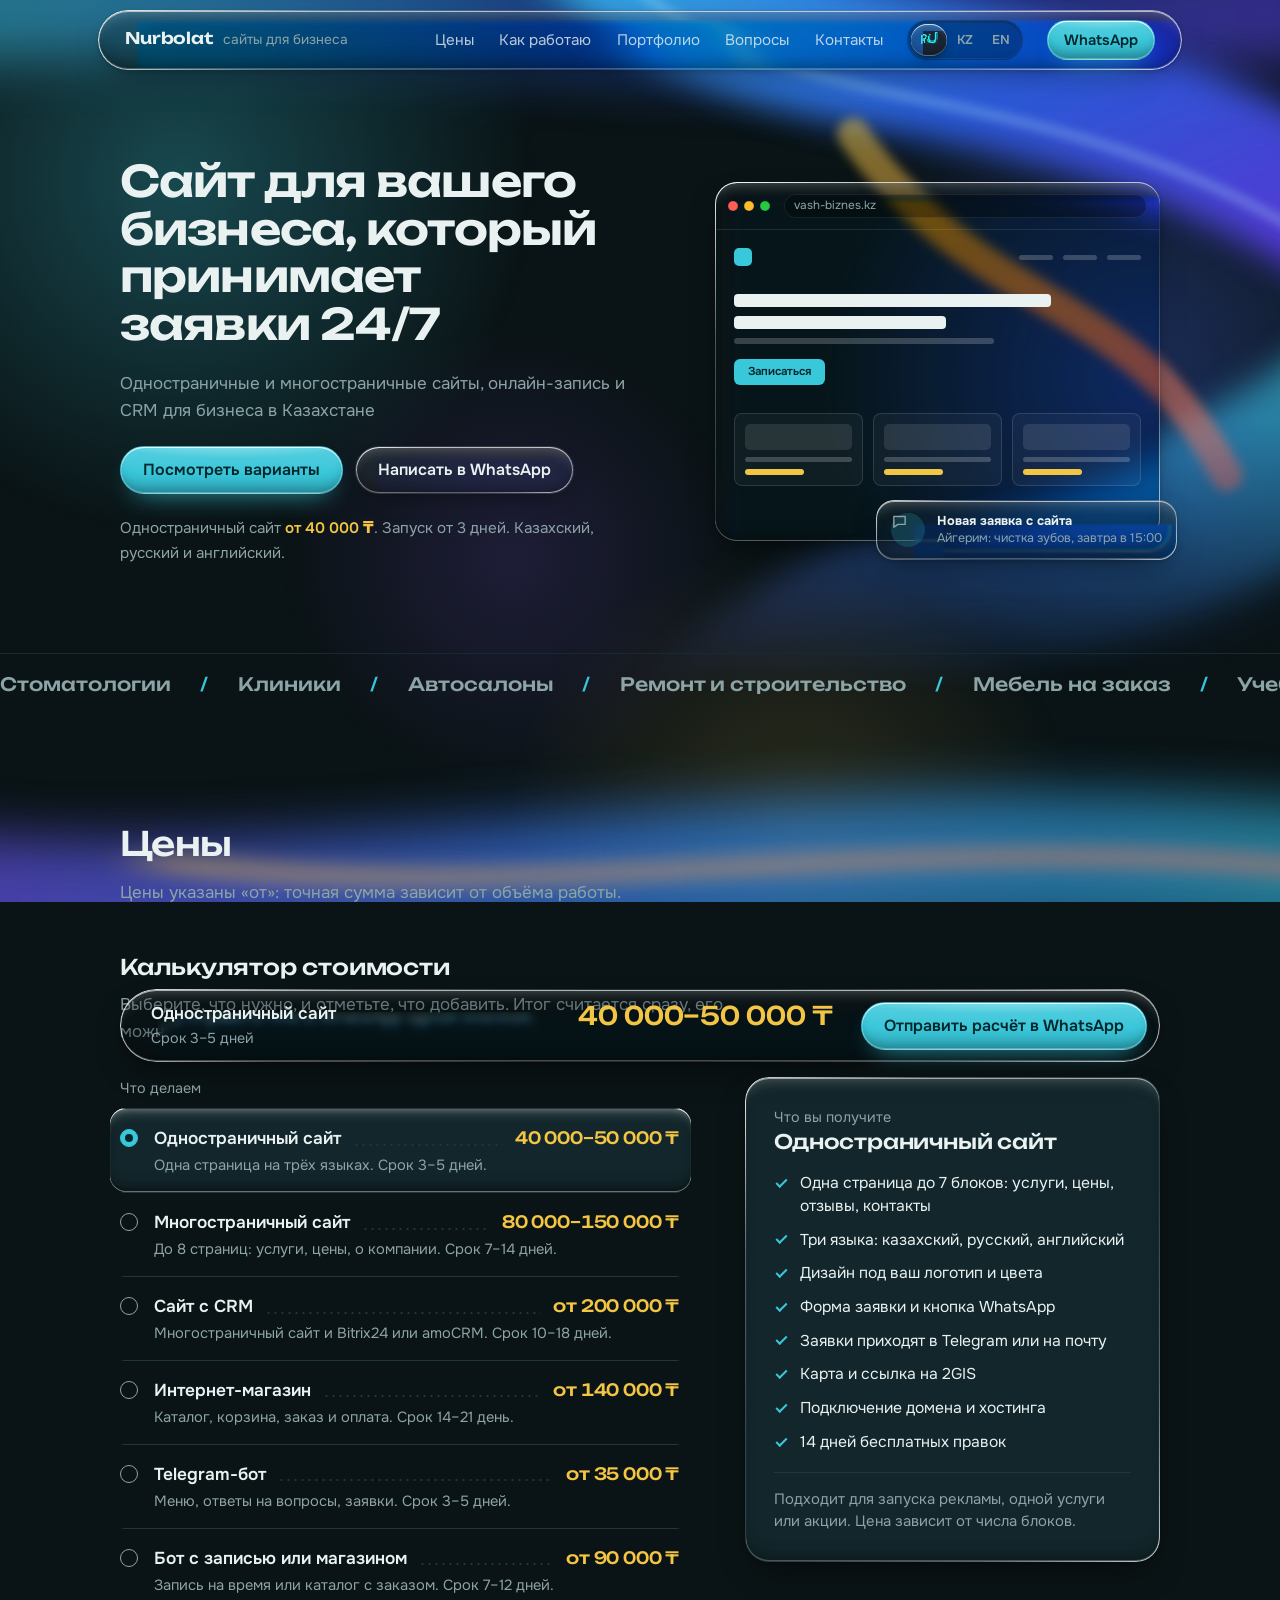
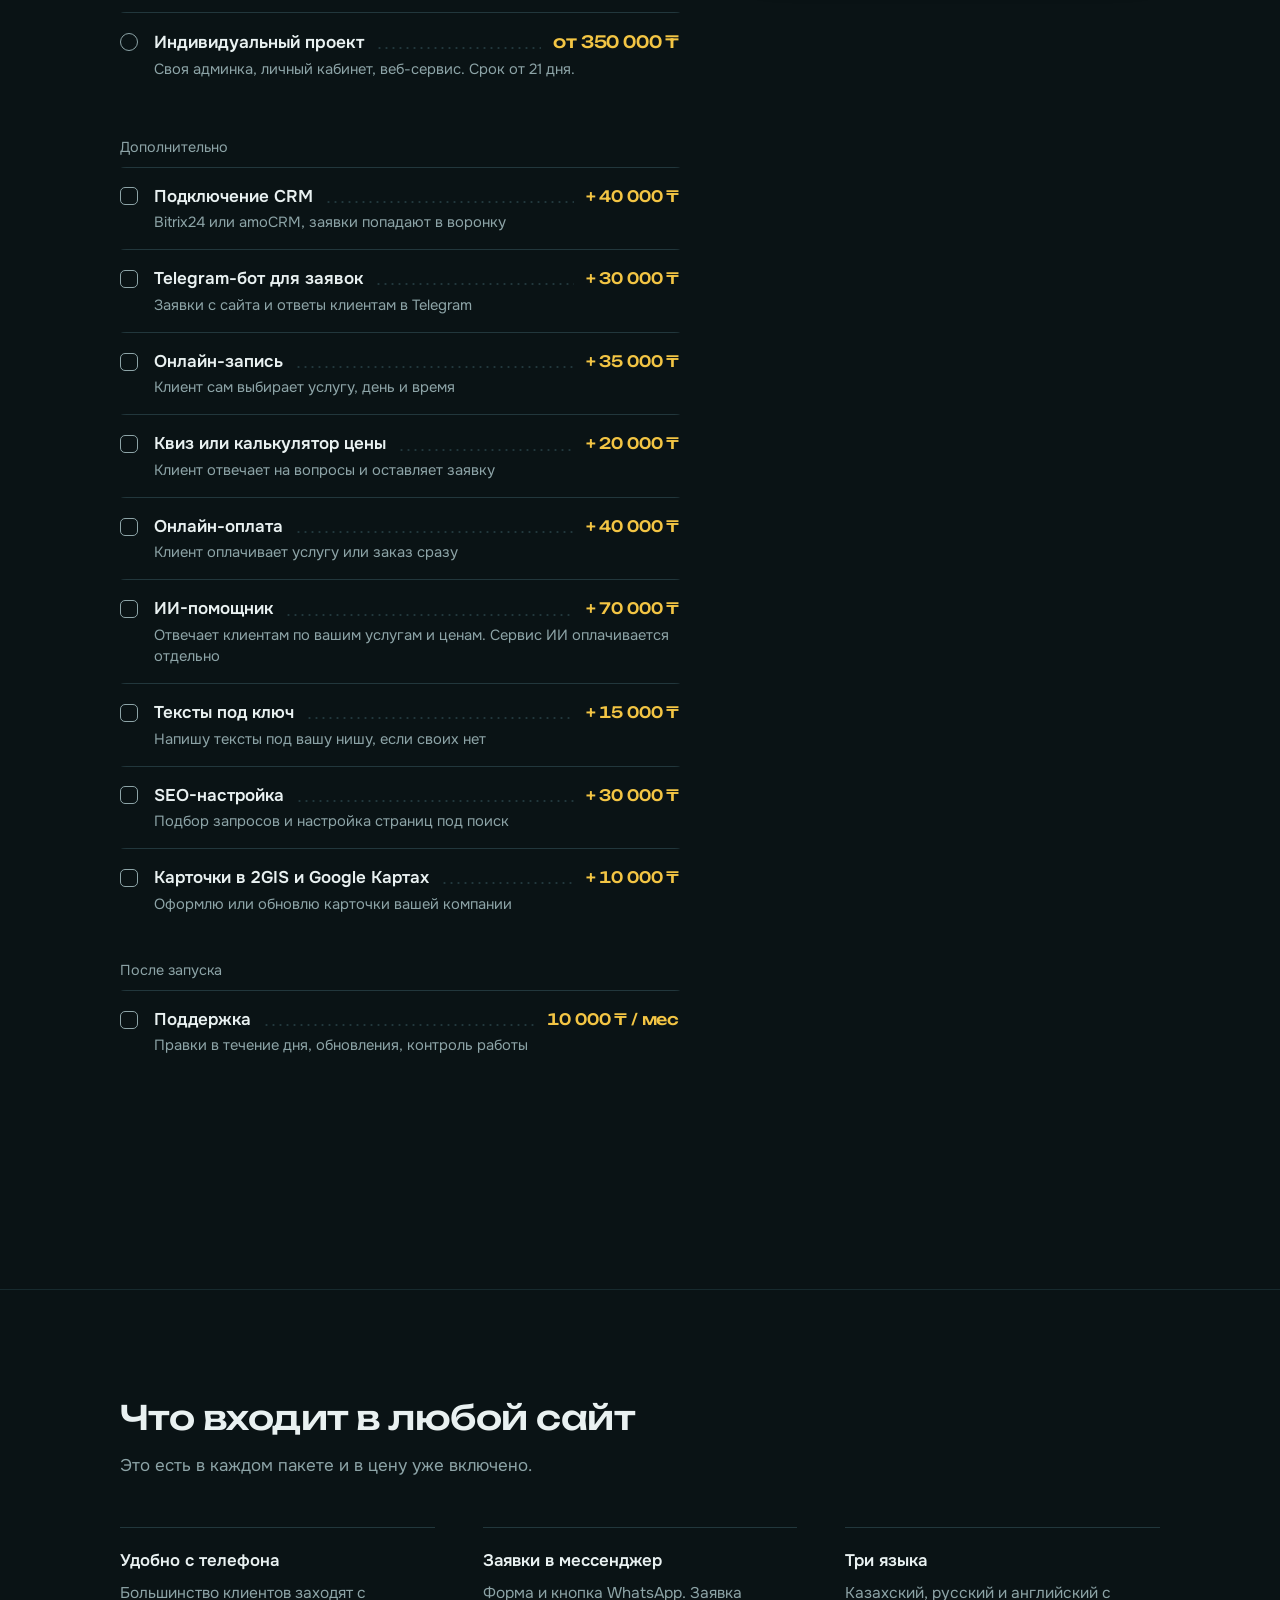
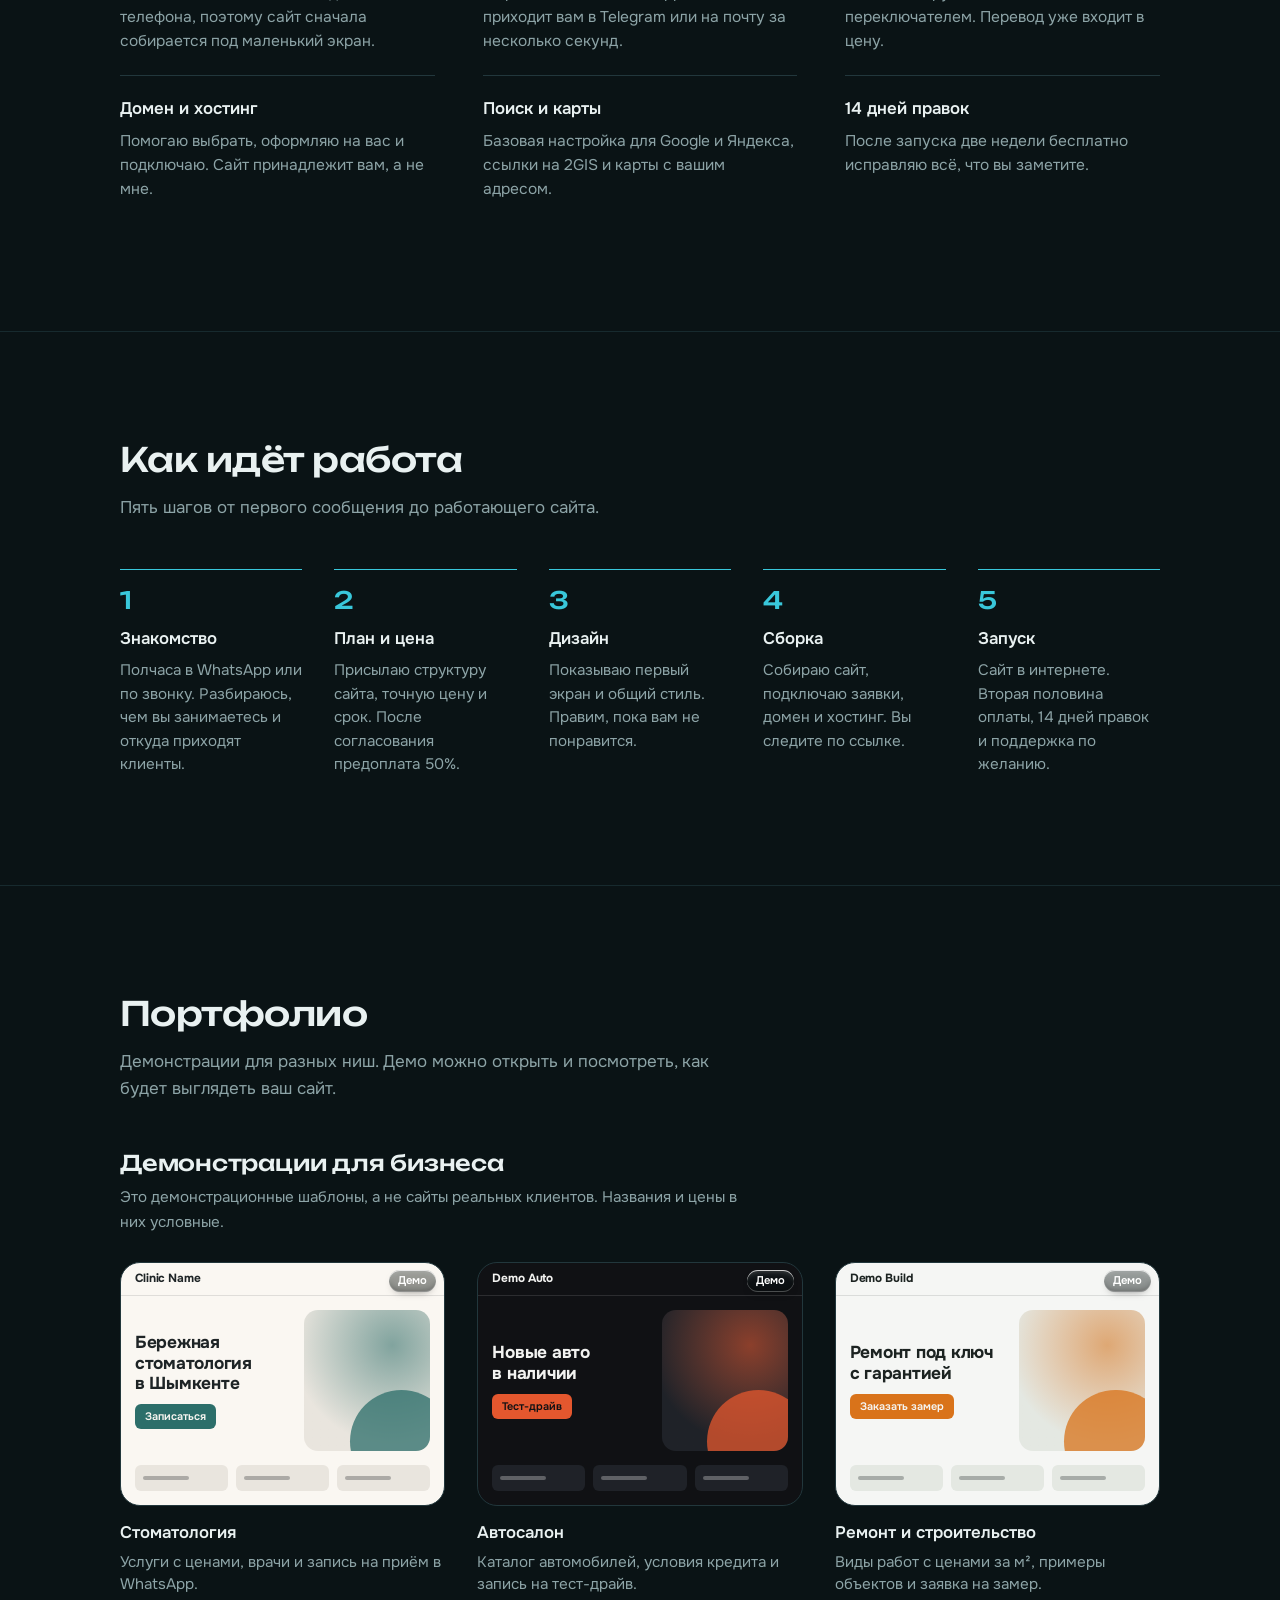
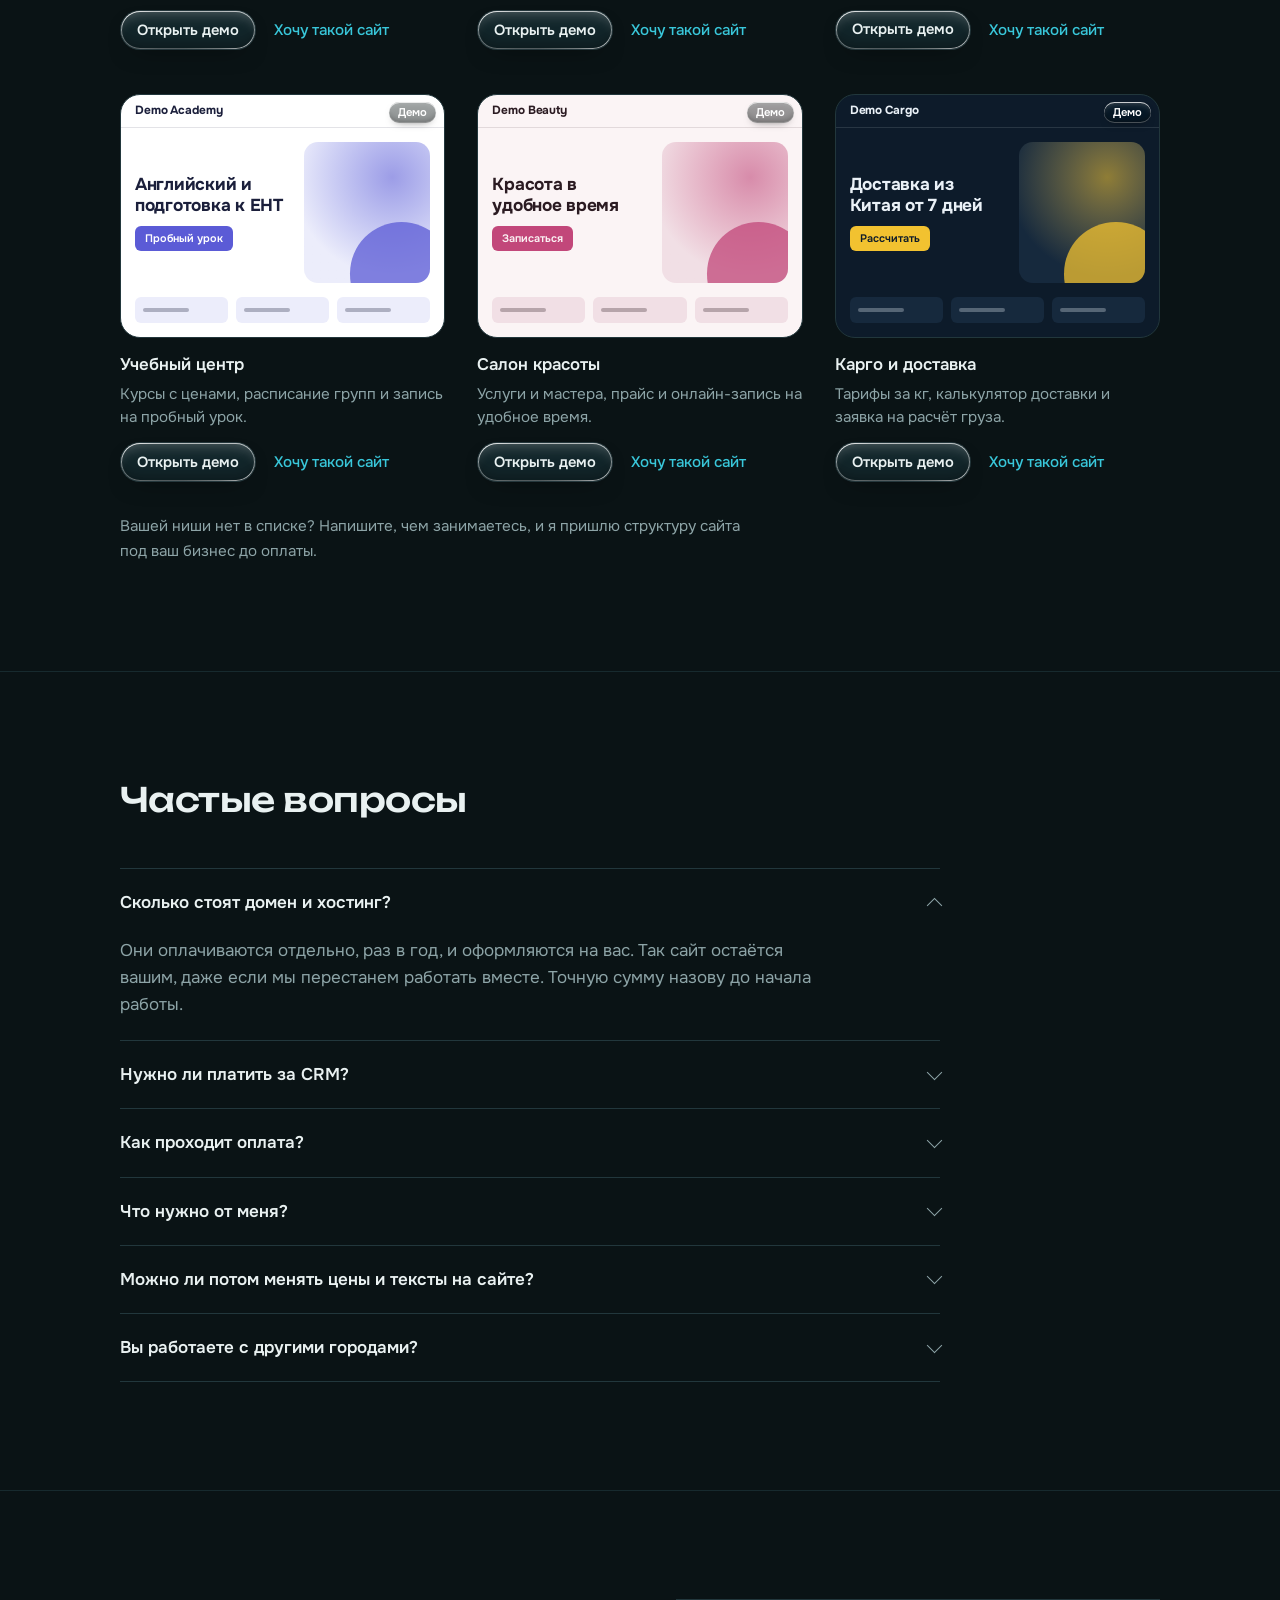
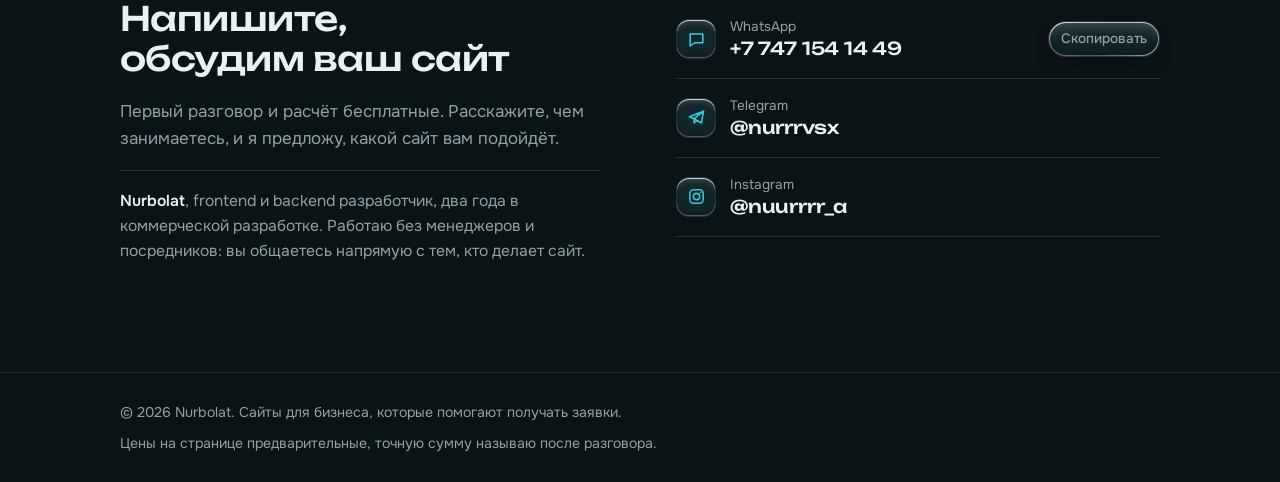
==== commit 49a4e443: "Convex glass: dome lens and shading, bottom bar matches the header, fixed ribbons" ====
--- a/index.html
+++ b/index.html
@@ -143,7 +143,7 @@
 .rows{display:grid}
 .row{position:relative;display:grid;grid-template-columns:22px minmax(0,max-content) minmax(12px,1fr) max-content;column-gap:12px;row-gap:2px;align-items:baseline;padding:16px 12px 16px 10px;margin-inline:-10px;border-radius:10px;cursor:pointer;transition:background-color .2s}
 .rows .row::before{content:"";position:absolute;left:10px;right:10px;top:0;border-top:1px solid var(--line)}
-.row:hover{background:var(--surface)}
+.row:hover{background:rgba(255,255,255,.04)}
 .row input{position:absolute;opacity:0;width:1px;height:1px}
 .row:has(input:focus-visible){outline:2px solid var(--accent);outline-offset:-2px}
 .mark{align-self:center;grid-row:1;width:18px;height:18px;border:1.5px solid var(--muted);display:grid;place-items:center;transition:border-color .2s,background-color .2s}
@@ -356,14 +356,17 @@
 :root{
   --glass:rgba(255,255,255,.06);
   --rim:rgba(255,255,255,.08);
-  /* soft light inside the glass, strongest at the top left and bottom right */
-  --edge:inset 2px 3px 7px -4px rgba(255,255,255,.42),inset -2px -3px 7px -4px rgba(255,255,255,.24),inset 0 0 18px rgba(255,255,255,.05);
+  /* the glass is convex: light catches the upper curve, the lower curve falls into shade,
+     and a thin line of light gathers along the bottom edge */
+  --edge:inset 0 1px .5px rgba(255,255,255,.6),inset 0 14px 16px -14px rgba(255,255,255,.36),inset 0 -14px 18px -12px rgba(0,0,0,.45),inset 0 -1px .5px rgba(255,255,255,.34),inset 0 0 0 .5px rgba(255,255,255,.05);
   /* the crisp specular line on the rim, as a gradient: bright corner, dark sides, bright opposite corner */
   --spec:linear-gradient(135deg,rgba(255,255,255,.95),rgba(255,255,255,.22) 20%,rgba(255,255,255,.04) 44%,rgba(255,255,255,.04) 58%,rgba(255,255,255,.24) 80%,rgba(255,255,255,.75));
-  /* the same rim for shapes too small to carry a gradient ring */
-  --edge-s:inset 1px 1px .5px -.5px rgba(255,255,255,.8),inset -1px -1px .5px -.5px rgba(255,255,255,.45),inset 0 0 10px rgba(255,255,255,.06);
+  /* the same curve for shapes too small to carry a gradient ring */
+  --edge-s:inset 0 1px .5px rgba(255,255,255,.75),inset 0 7px 8px -7px rgba(255,255,255,.34),inset 0 -7px 9px -6px rgba(0,0,0,.4),inset 0 -1px .5px rgba(255,255,255,.34);
   --lift:0 14px 36px -16px rgba(0,0,0,.6),0 2px 5px rgba(0,0,0,.18);
-  --clear:blur(7px) saturate(185%);
+  --clear:blur(7px) saturate(190%) brightness(1.1);
+  /* for glass with nothing detailed behind it: no blur, only the lift in colour and light that glass gives */
+  --boost:saturate(190%) brightness(1.22);
   --spring:cubic-bezier(.3,1.5,.5,1);
   --btn-bg:radial-gradient(120% 95% at 50% -35%,rgba(255,255,255,.6),transparent 62%),linear-gradient(180deg,color-mix(in srgb,var(--accent) 86%,#fff),var(--accent) 55%,color-mix(in srgb,var(--accent) 88%,#000));
 }
@@ -371,6 +374,7 @@
 /* taller than the screen, so the phone's collapsing address bar never uncovers its edge */
 body::before{content:"";position:fixed;z-index:-1;top:0;left:0;right:0;height:120vh;height:calc(100lvh + 2px);pointer-events:none;
   background:
+    url("data:image/svg+xml,%3Csvg xmlns='http://www.w3.org/2000/svg' viewBox='0 0 1000 1000' preserveAspectRatio='none'%3E%3Cdefs%3E%3ClinearGradient id='a' x1='0' y1='0' x2='1' y2='0'%3E%3Cstop offset='0' stop-color='%233FE0F0'/%3E%3Cstop offset='.5' stop-color='%232F6BFF'/%3E%3Cstop offset='1' stop-color='%236A3DFF'/%3E%3C/linearGradient%3E%3ClinearGradient id='b' x1='0' y1='0' x2='1' y2='0'%3E%3Cstop offset='0' stop-color='%237B4DFF'/%3E%3Cstop offset='.55' stop-color='%232F8FFF'/%3E%3Cstop offset='1' stop-color='%2339C7DA'/%3E%3C/linearGradient%3E%3ClinearGradient id='c' x1='0' y1='0' x2='1' y2='0'%3E%3Cstop offset='0' stop-color='%23F3C544'/%3E%3Cstop offset='1' stop-color='%23FF6F61'/%3E%3C/linearGradient%3E%3Cfilter id='f' filterUnits='userSpaceOnUse' x='-400' y='-400' width='1800' height='1800'%3E%3CfeGaussianBlur stdDeviation='46 30'/%3E%3C/filter%3E%3Cfilter id='s' filterUnits='userSpaceOnUse' x='-400' y='-400' width='1800' height='1800'%3E%3CfeGaussianBlur stdDeviation='20 11'/%3E%3C/filter%3E%3C/defs%3E%3Cg fill='none' stroke-linecap='round'%3E%3Cpath d='M-150 30 C 220 -70 620 120 1150 -20' stroke='url(%23a)' stroke-width='120' opacity='.5' filter='url(%23f)'/%3E%3Cpath d='M-150 985 C 280 1070 640 880 1150 990' stroke='url(%23b)' stroke-width='150' opacity='.62' filter='url(%23f)'/%3E%3Cpath d='M120 955 C 420 1010 700 915 1040 965' stroke='url(%23c)' stroke-width='20' opacity='.5' filter='url(%23s)'/%3E%3C/g%3E%3C/svg%3E") center/100% 100% no-repeat,
     radial-gradient(40vmax 40vmax at 14% 20%,color-mix(in srgb,var(--accent) 30%,transparent),transparent 70%),
     radial-gradient(36vmax 36vmax at 88% 40%,rgba(72,110,255,.3),transparent 70%),
     radial-gradient(26vmax 26vmax at 40% 62%,rgba(150,90,255,.15),transparent 70%),
@@ -385,7 +389,7 @@
 
 /* content dims as it slides under the header, the way the system fades a scroll edge */
 html::before{content:"";position:fixed;z-index:15;top:0;left:0;right:0;height:96px;pointer-events:none;opacity:0;transition:opacity .35s;
-  background:linear-gradient(color-mix(in srgb,var(--bg) 82%,transparent),color-mix(in srgb,var(--bg) 46%,transparent) 58%,transparent)}
+  background:linear-gradient(color-mix(in srgb,var(--bg) 58%,transparent),color-mix(in srgb,var(--bg) 30%,transparent) 58%,transparent)}
 html.scrolled::before{opacity:1}
 
 /* ONE GLASS. Every glass shape on the page is built from the same parts:
@@ -398,20 +402,26 @@
 .top::after,.sum::after,.toast::after,.gets::after,.mock::after,.btn-ghost::before,.copy::before{content:"";position:absolute;inset:-1px;border-radius:inherit;padding:1px;pointer-events:none;
   background:var(--spec);-webkit-mask:linear-gradient(#000 0 0) content-box,linear-gradient(#000 0 0);-webkit-mask-composite:xor;mask-composite:exclude}
 .btn-ghost::before,.copy::before{inset:0}
+/* on the plain page: lift the colour behind */
+.gets,.btn-ghost,.copy,.link .ic,.row:has(input:checked){-webkit-backdrop-filter:var(--boost);backdrop-filter:var(--boost)}
 /* over content: blur and bend */
 .top,.sum,.toast,.hero-cta .btn-ghost{-webkit-backdrop-filter:var(--clear);backdrop-filter:var(--clear)}
 .top{background-color:color-mix(in srgb,var(--bg) 26%,transparent);transition:background-color .4s}
 /* like the system glass, the bar darkens when something light slides under it */
 .top.over-light{background-color:color-mix(in srgb,var(--bg) 74%,transparent)}
-.sum{background-color:color-mix(in srgb,var(--raised) 50%,transparent);border-radius:26px;-webkit-backdrop-filter:blur(12px) saturate(185%);backdrop-filter:blur(12px) saturate(185%)}
+/* the total bar is the header's twin at the bottom of the screen: same clear capsule over the lower ribbon */
+.sum{background-color:color-mix(in srgb,var(--bg) 30%,transparent);border-radius:36px;padding:11px 12px 11px 30px;-webkit-backdrop-filter:blur(9px) saturate(190%) brightness(1.1);backdrop-filter:blur(9px) saturate(190%) brightness(1.1)}
+html.scrolled .top{background-color:color-mix(in srgb,var(--bg) 34%,transparent)}
+html.scrolled .top.over-light{background-color:color-mix(in srgb,var(--bg) 74%,transparent)}
 .toast{z-index:1;background-color:color-mix(in srgb,var(--raised) 34%,transparent);border-radius:18px}
 /* the window keeps its glass on a layer of its own, so the notification on top of it can blur the window too */
 .mock{isolation:isolate;background:none;border-radius:22px;box-shadow:var(--lift)}
 .mock::before{content:"";position:absolute;inset:-1px;z-index:-1;border-radius:inherit;pointer-events:none;background:color-mix(in srgb,var(--surface) 30%,transparent);box-shadow:var(--edge);-webkit-backdrop-filter:var(--lens,var(--clear));backdrop-filter:var(--lens,var(--clear))}
 .gets{border-radius:24px}
-@media (max-width:640px){.sum{background-color:color-mix(in srgb,var(--raised) 62%,transparent);border-radius:24px}}
+@media (max-width:640px){.sum{background-color:color-mix(in srgb,var(--bg) 38%,transparent);border-radius:30px;padding:15px 15px 14px 18px}}
 @supports not ((backdrop-filter:blur(1px)) or (-webkit-backdrop-filter:blur(1px))){
-  .top,.sum,.toast{background-color:color-mix(in srgb,var(--raised) 96%,transparent)}
+  .top,.sum,.toast,html.scrolled .top{background-color:color-mix(in srgb,var(--raised) 96%,transparent)}
+  .gets{background-color:var(--surface)}
   .mock::before{background:color-mix(in srgb,var(--surface) 92%,transparent)}
 }
 /* small glass: the badge on a demo card, contact icons, the chosen row */
@@ -464,7 +474,7 @@
 /* buttons: capsules that swell slightly under the finger and spring back */
 .btn,.copy,.row,.link{position:relative;overflow:hidden}
 .btn{isolation:isolate;text-align:center;border-radius:999px;transition:transform .45s var(--spring),background-color .2s,border-color .2s,color .2s,filter .2s}
-.btn-primary{background:var(--btn-bg);box-shadow:inset 1px 1px .5px -.5px rgba(255,255,255,.95),inset -1px -1px .5px -.5px rgba(255,255,255,.4),inset 0 -9px 12px -9px rgba(0,40,50,.35),0 12px 26px -14px color-mix(in srgb,var(--accent) 85%,transparent)}
+.btn-primary{background:var(--btn-bg);box-shadow:inset 0 1px .5px rgba(255,255,255,.95),inset 0 -12px 14px -10px rgba(0,50,62,.5),inset 0 -1px .5px rgba(255,255,255,.5),0 12px 26px -14px color-mix(in srgb,var(--accent) 85%,transparent)}
 .copy{border-radius:999px;transition:transform .45s var(--spring),color .2s,border-color .2s}
 .link .ic{background:var(--glass);border-color:var(--rim);box-shadow:var(--edge-s);transition:background-color .25s,color .25s,border-color .25s,transform .45s var(--spring)}
 .hero-cta .btn-primary::before{content:"";position:absolute;inset:0;z-index:-1;background:linear-gradient(105deg,transparent 36%,rgba(255,255,255,.55) 50%,transparent 64%);transform:translateX(-120%);animation:sheen 7s ease-in-out 2.4s infinite}
@@ -1507,12 +1517,13 @@
     defs.setAttribute('aria-hidden', 'true');
     defs.style.cssText = 'position:absolute;width:0;height:0;overflow:hidden';
     doc.body.appendChild(defs);
-    /* how far a ray is shifted at each depth of the bevel, 0 = outer edge, 1 = flat glass */
+    /* how far a ray is shifted at each depth of the curve, 0 = outer edge, 1 = the middle.
+       The surface is a dome (a circular arc, refractive index 1.5), so the whole shape acts as
+       a convex lens: the rim squeezes what is behind it and the middle enlarges it slightly. */
     var BEVEL = (function(){
       var a = [], top = 0;
       for (var q = 0; q <= 64; q++) {
-        var t = Math.max(q / 64, .004), u = 1 - t, u4 = u * u * u * u;
-        var y = Math.pow(1 - u4, .25), slope = u * u * u / Math.pow(1 - u4, .75);
+        var t = Math.max(q / 64, .004), u = 1 - t, y = Math.sqrt(Math.max(1 - u * u, 1e-6)), slope = u / y;
         var th = Math.atan(slope), v = y * Math.tan(th - Math.asin(Math.sin(th) / 1.5));
         a.push(v); if (v > top) top = v;
       }
@@ -1565,18 +1576,18 @@
       var css = 'url(#' + id + ') saturate(' + (o.sat || 1.8) + ')';
       if (o.apply) o.apply(el, css); else el.style.backdropFilter = css;
     };
-    lens(head, 'lens-top', { blur:3.2, bevel:30, bend:16 });
-    lens(doc.querySelector('.sum'), 'lens-sum', { blur:6, bevel:28, bend:16 });
-    lens($('toast'), 'lens-toast', { blur:1.6, bevel:20, bend:10 });
+    lens(head, 'lens-top', { blur:3, bevel:999, bend:15 });
+    lens(doc.querySelector('.sum'), 'lens-sum', { blur:4, bevel:40, bend:16 });
+    lens($('toast'), 'lens-toast', { blur:1.6, bevel:999, bend:10 });
     /* the language thumb is a small lens that rides over the letters and enlarges them a little */
-    lens(doc.querySelector('.lang'), 'lens-thumb', { blur:0, bevel:5, bend:3, zoom:.12, sat:1.5,
+    lens(doc.querySelector('.lang'), 'lens-thumb', { blur:0, bevel:999, bend:3, zoom:0, sat:1.5,
       size:function(el){ return [(el.clientWidth - 6) / 3, el.clientHeight - 6, 999]; },
       apply:function(el, css){ el.style.setProperty('--lens', css + ' brightness(1.12)'); } });
     if (!touch) {
-      lens(doc.querySelector('.mock'), 'lens-mock', { blur:2.4, bevel:26, bend:14,
+      lens(doc.querySelector('.mock'), 'lens-mock', { blur:2.4, bevel:46, bend:18,
         apply:function(el, css){ el.style.setProperty('--lens', css); } });
     }
-    lens(doc.querySelector('.hero-cta .btn-ghost'), 'lens-ghost', { blur:1.2, bevel:22, bend:11 });
+    lens(doc.querySelector('.hero-cta .btn-ghost'), 'lens-ghost', { blur:1.2, bevel:999, bend:11 });
   }
 
   if ('IntersectionObserver' in window) {
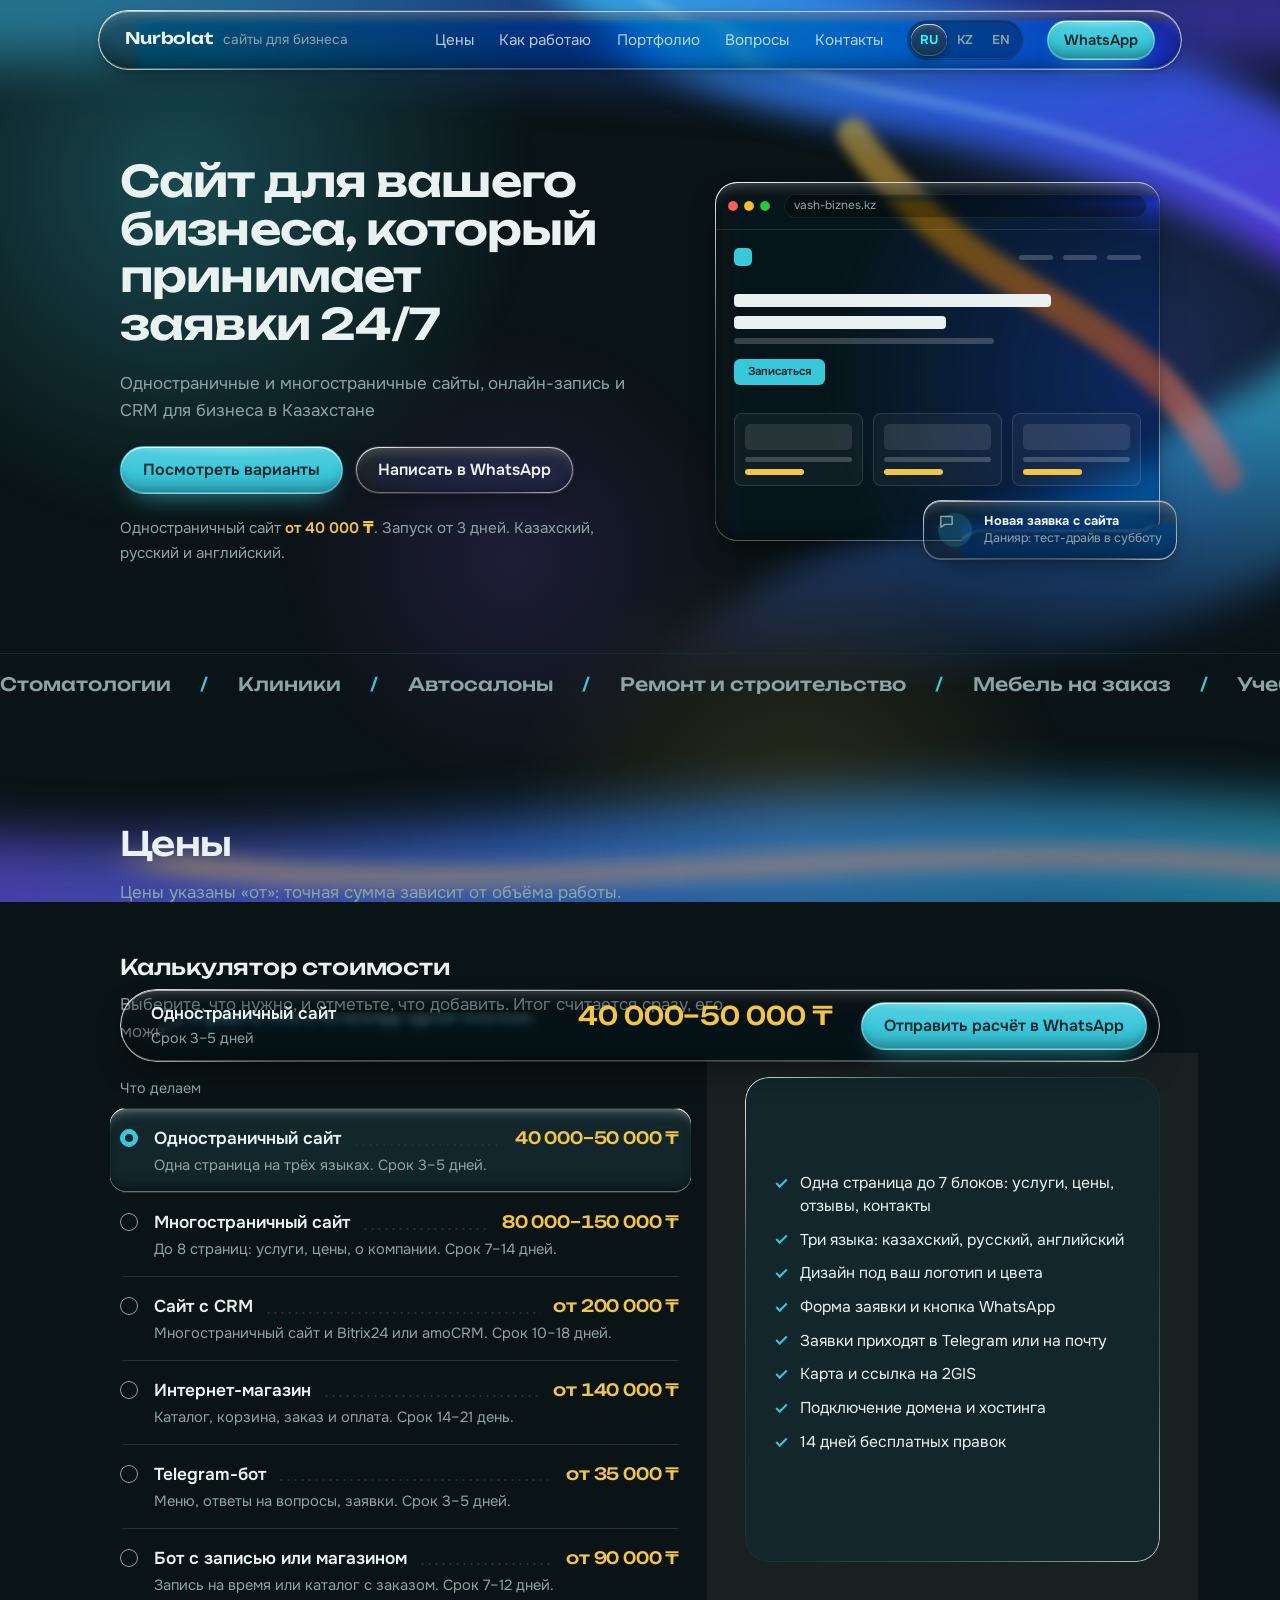
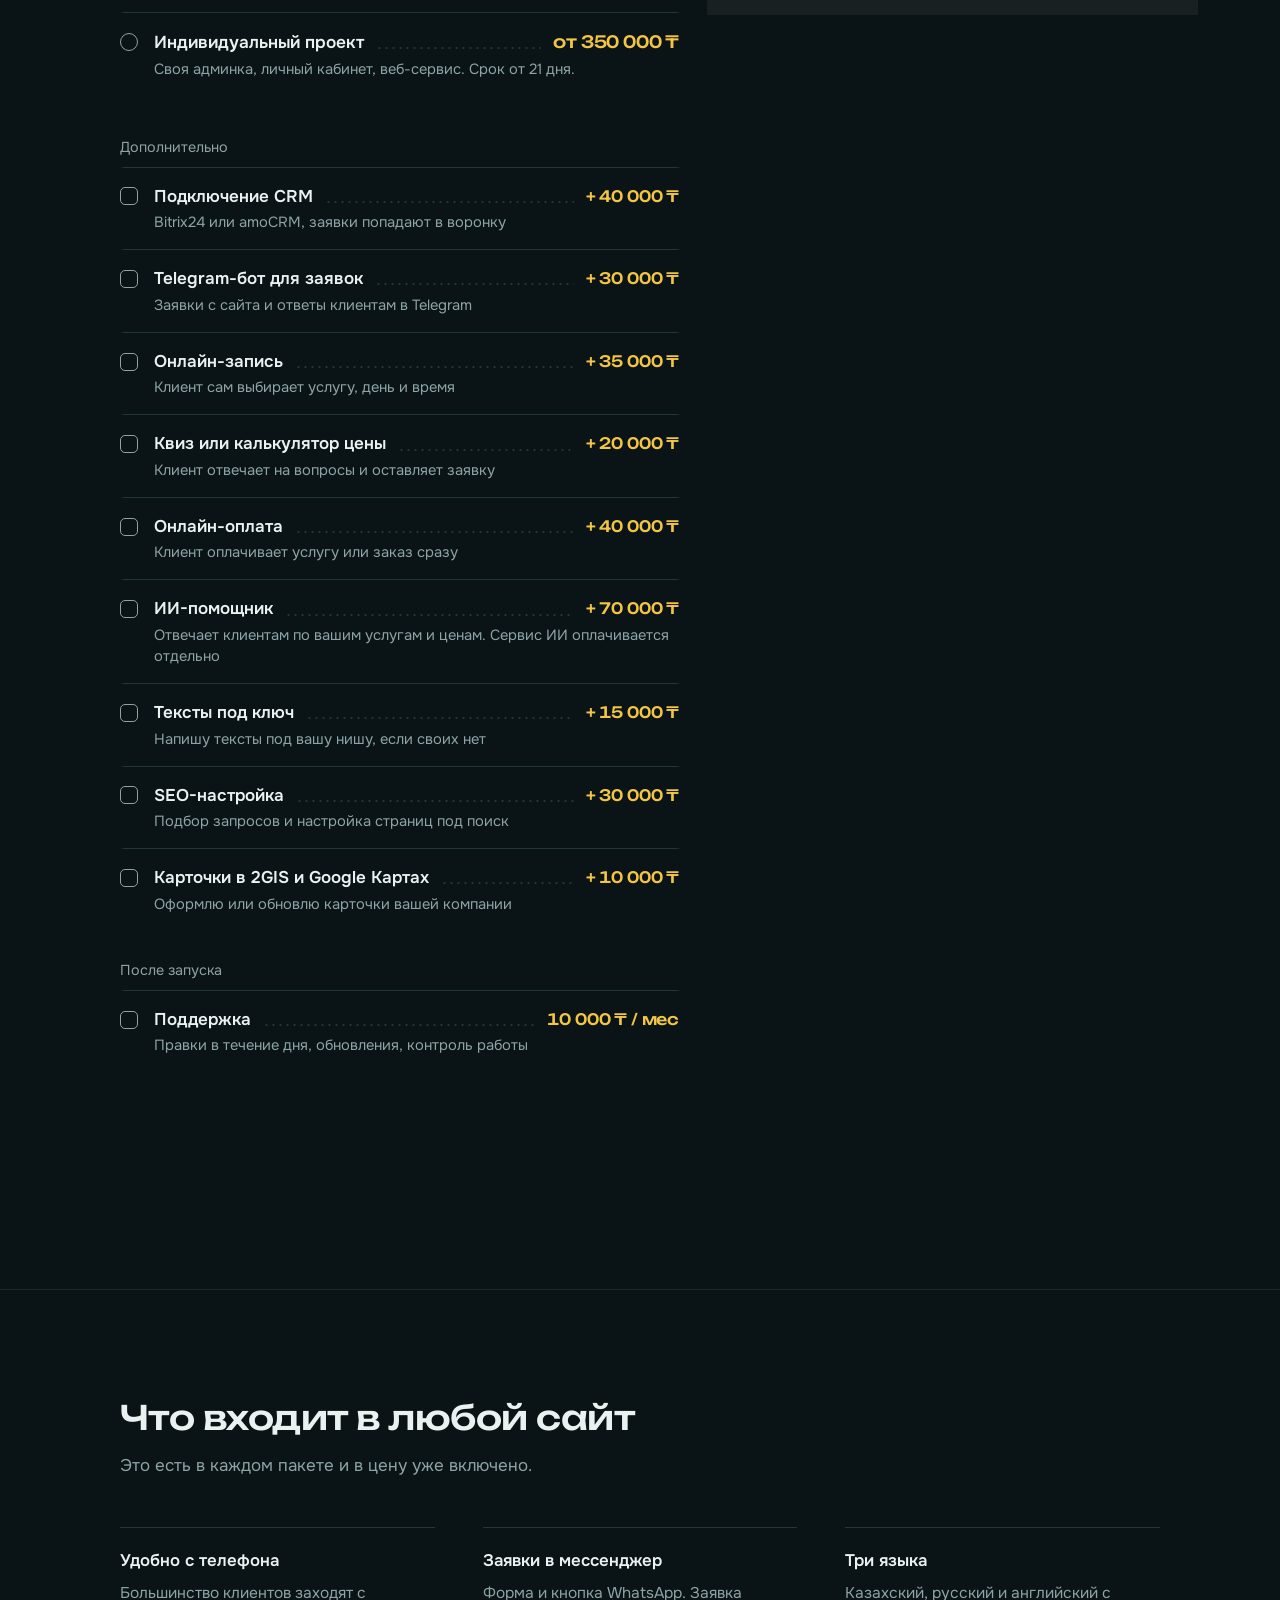
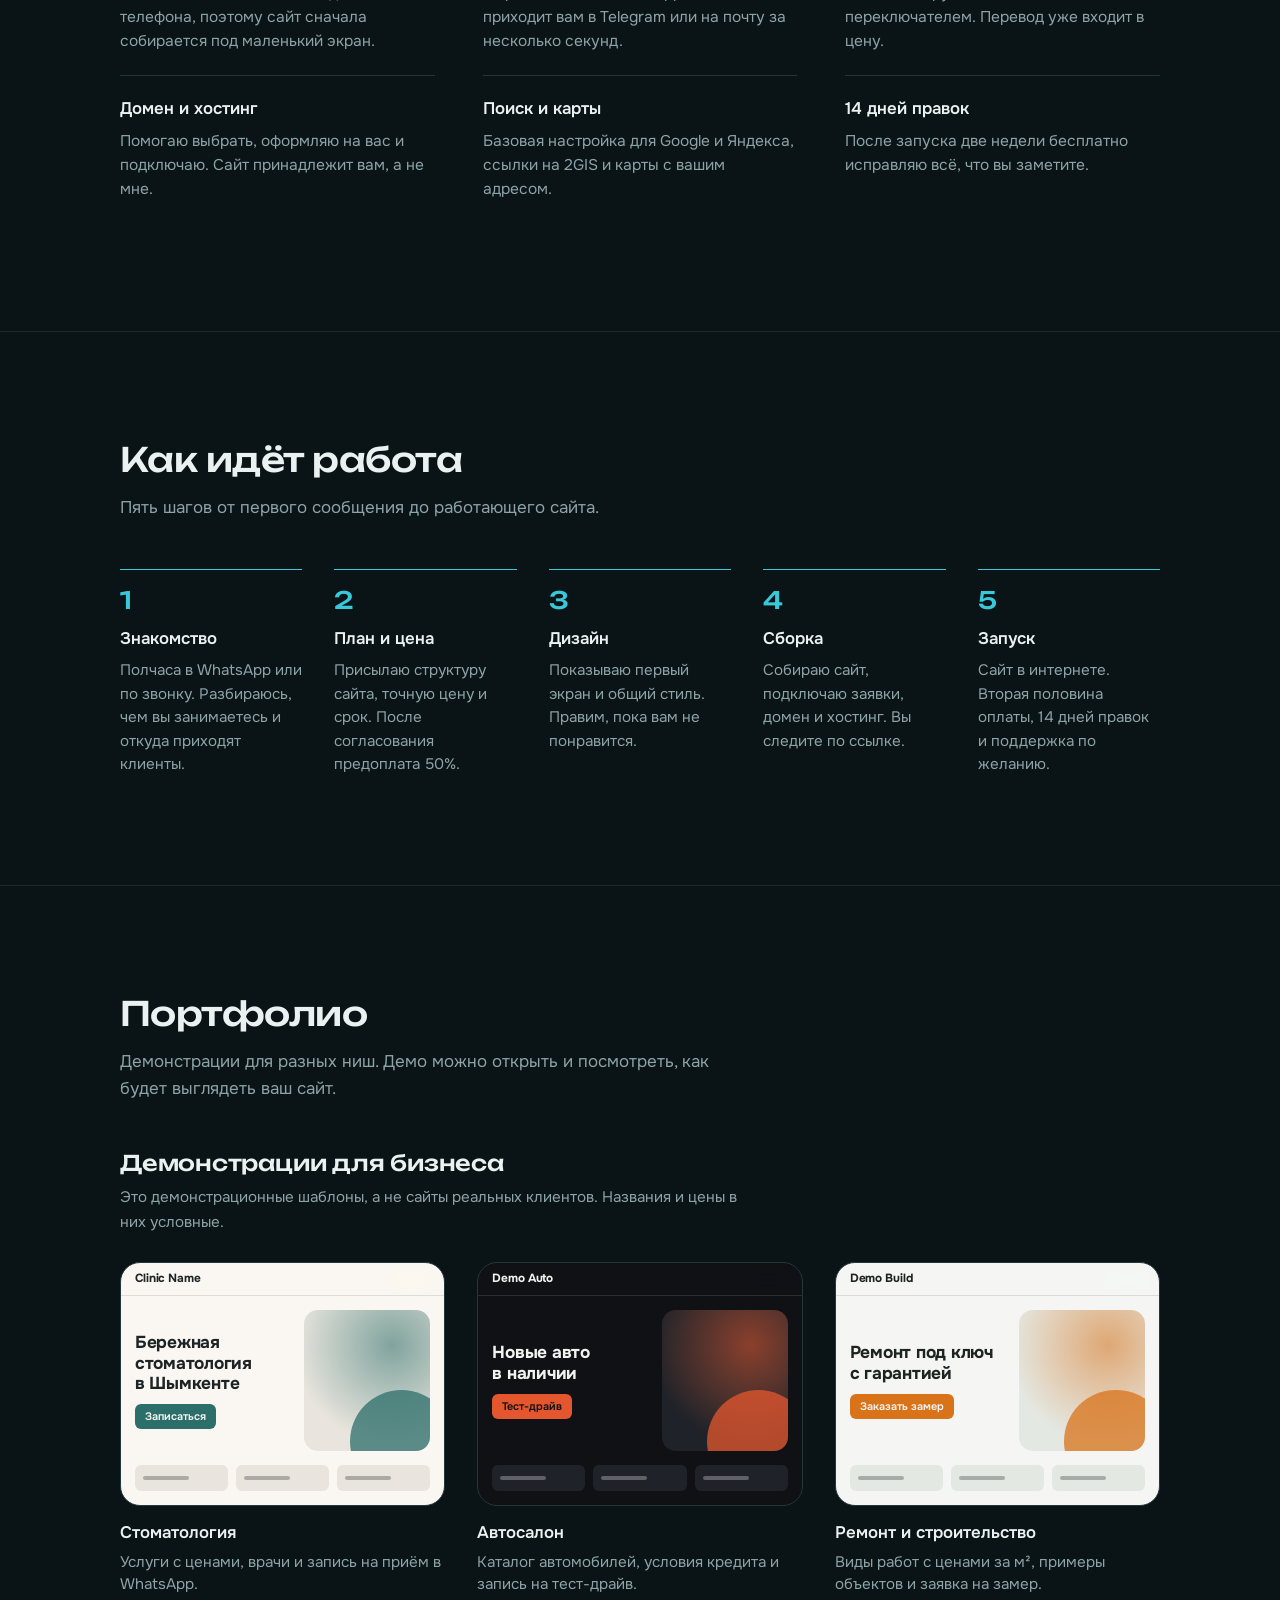
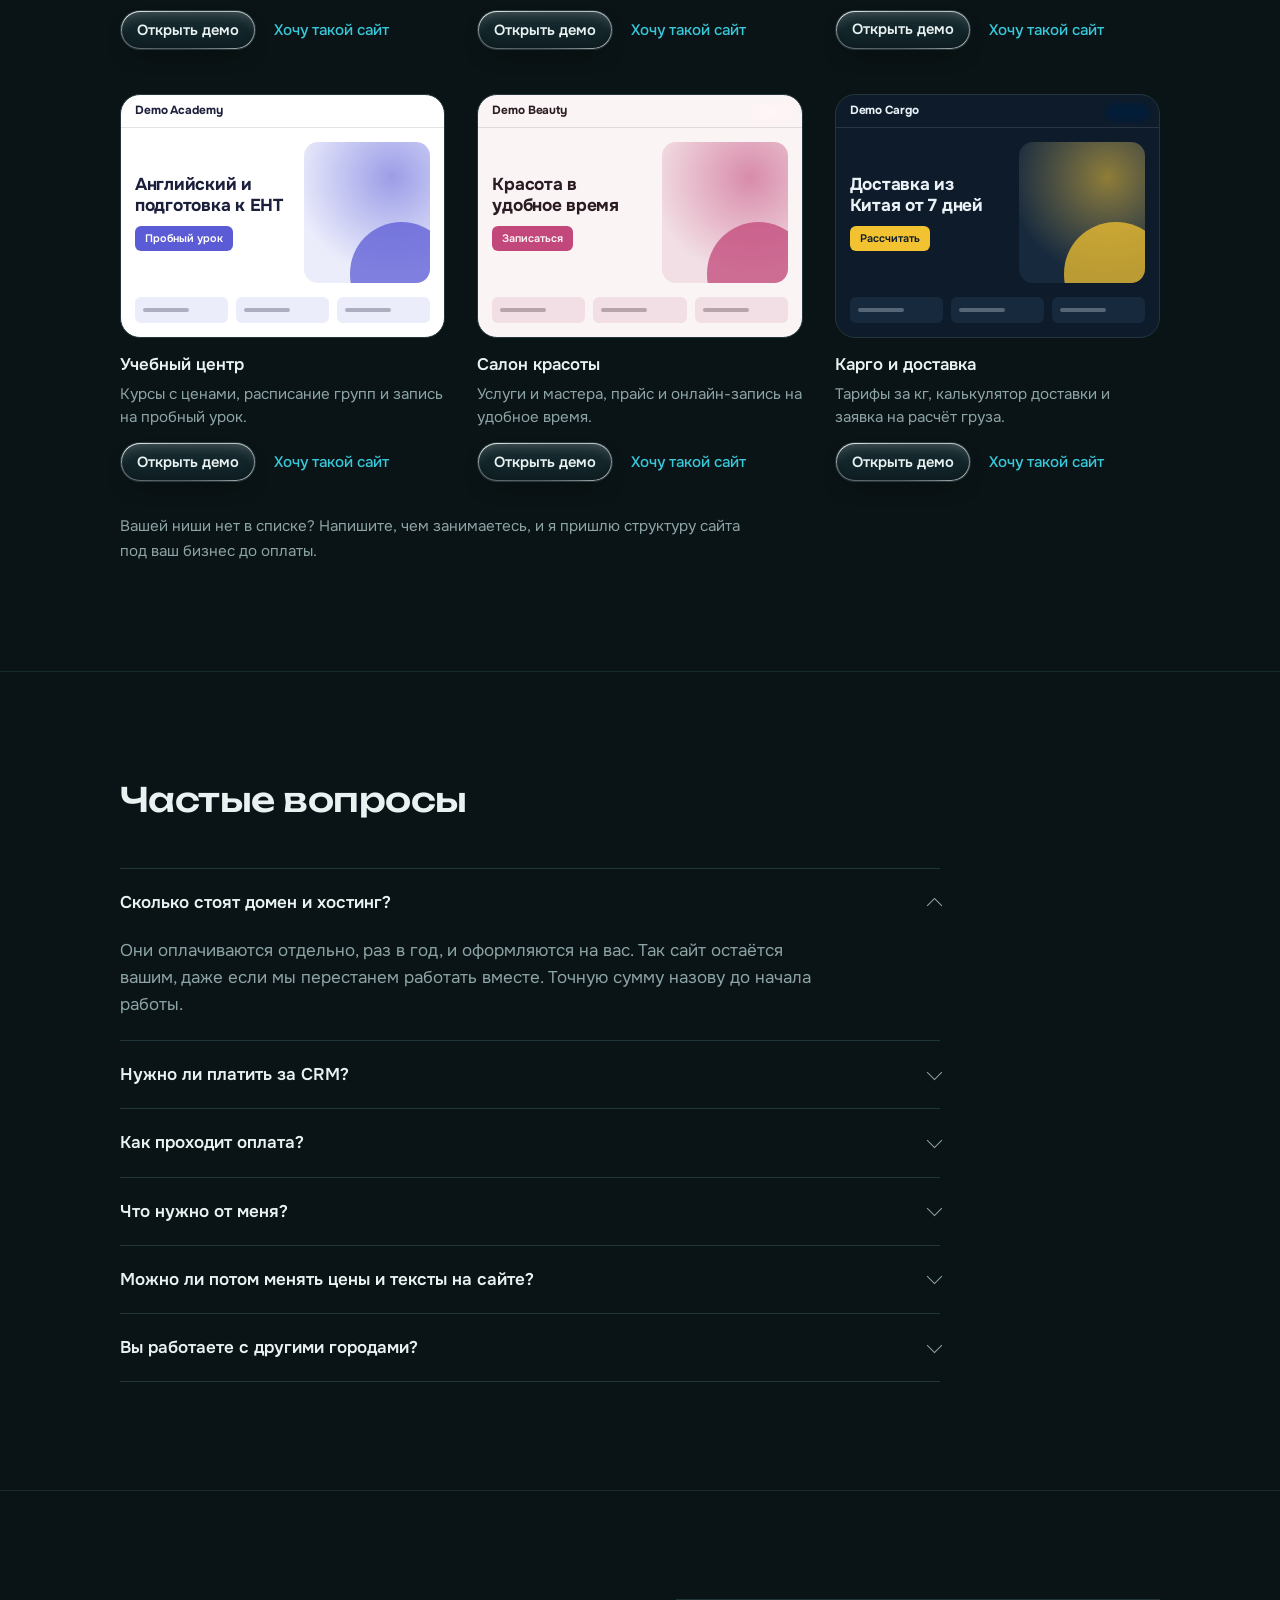
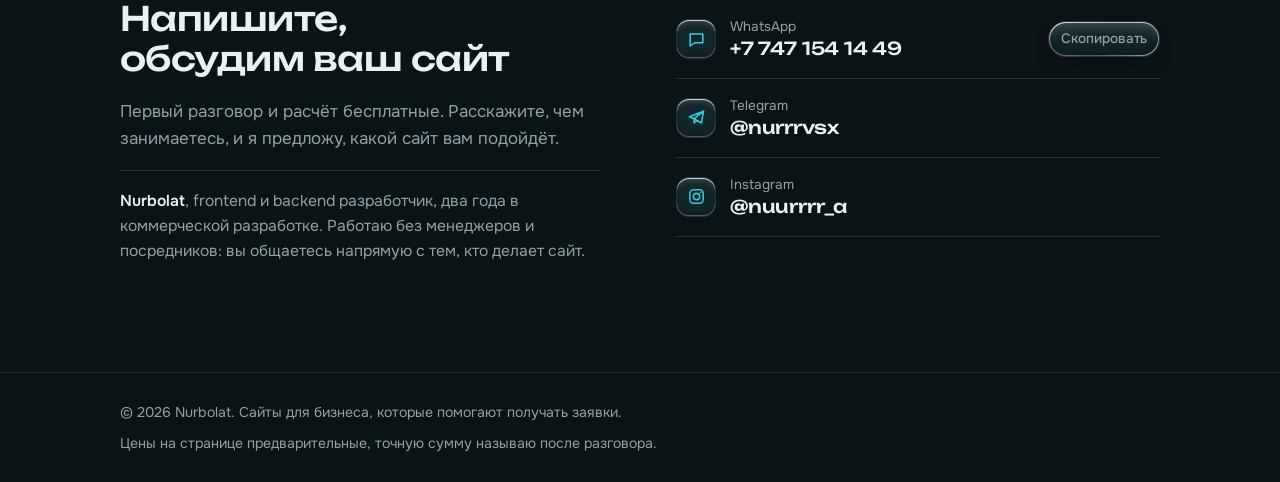
==== commit 9c570f7c: "Keep the language letters crisp under the thumb" ====
--- a/index.html
+++ b/index.html
@@ -518,7 +518,7 @@
 .lang button{position:relative;width:36px;min-width:0;padding:0;border-radius:999px}
 @media (max-width:520px){.lang button{width:33px;min-width:0;padding:0}}
 @supports selector(:has(*)){
-  .lang::before{content:"";position:absolute;z-index:2;pointer-events:none;top:3px;bottom:3px;left:3px;width:calc((100% - 6px)/3);border-radius:999px;background:rgba(255,255,255,.1);box-shadow:var(--edge-s),0 5px 12px -5px rgba(0,0,0,.7);-webkit-backdrop-filter:var(--lens,saturate(160%) brightness(1.15));backdrop-filter:var(--lens,saturate(160%) brightness(1.15));transition:transform .55s var(--spring);will-change:transform}
+  .lang::before{content:"";position:absolute;z-index:2;pointer-events:none;top:3px;bottom:3px;left:3px;width:calc((100% - 6px)/3);border-radius:999px;background:rgba(255,255,255,.1);box-shadow:var(--edge-s),0 5px 12px -5px rgba(0,0,0,.7);-webkit-backdrop-filter:saturate(170%) brightness(1.2);backdrop-filter:saturate(170%) brightness(1.2);transition:transform .55s var(--spring);will-change:transform}
   /* while it travels the thumb swells like a drop, then settles */
   .lang.moving::before{animation:blob .6s var(--ease)}
   .lang:has(button:nth-child(2)[aria-pressed="true"])::before{transform:translateX(100%)}
@@ -1579,10 +1579,6 @@
     lens(head, 'lens-top', { blur:3, bevel:999, bend:15 });
     lens(doc.querySelector('.sum'), 'lens-sum', { blur:4, bevel:40, bend:16 });
     lens($('toast'), 'lens-toast', { blur:1.6, bevel:999, bend:10 });
-    /* the language thumb is a small lens that rides over the letters and enlarges them a little */
-    lens(doc.querySelector('.lang'), 'lens-thumb', { blur:0, bevel:999, bend:3, zoom:0, sat:1.5,
-      size:function(el){ return [(el.clientWidth - 6) / 3, el.clientHeight - 6, 999]; },
-      apply:function(el, css){ el.style.setProperty('--lens', css + ' brightness(1.12)'); } });
     if (!touch) {
       lens(doc.querySelector('.mock'), 'lens-mock', { blur:2.4, bevel:46, bend:18,
         apply:function(el, css){ el.style.setProperty('--lens', css); } });
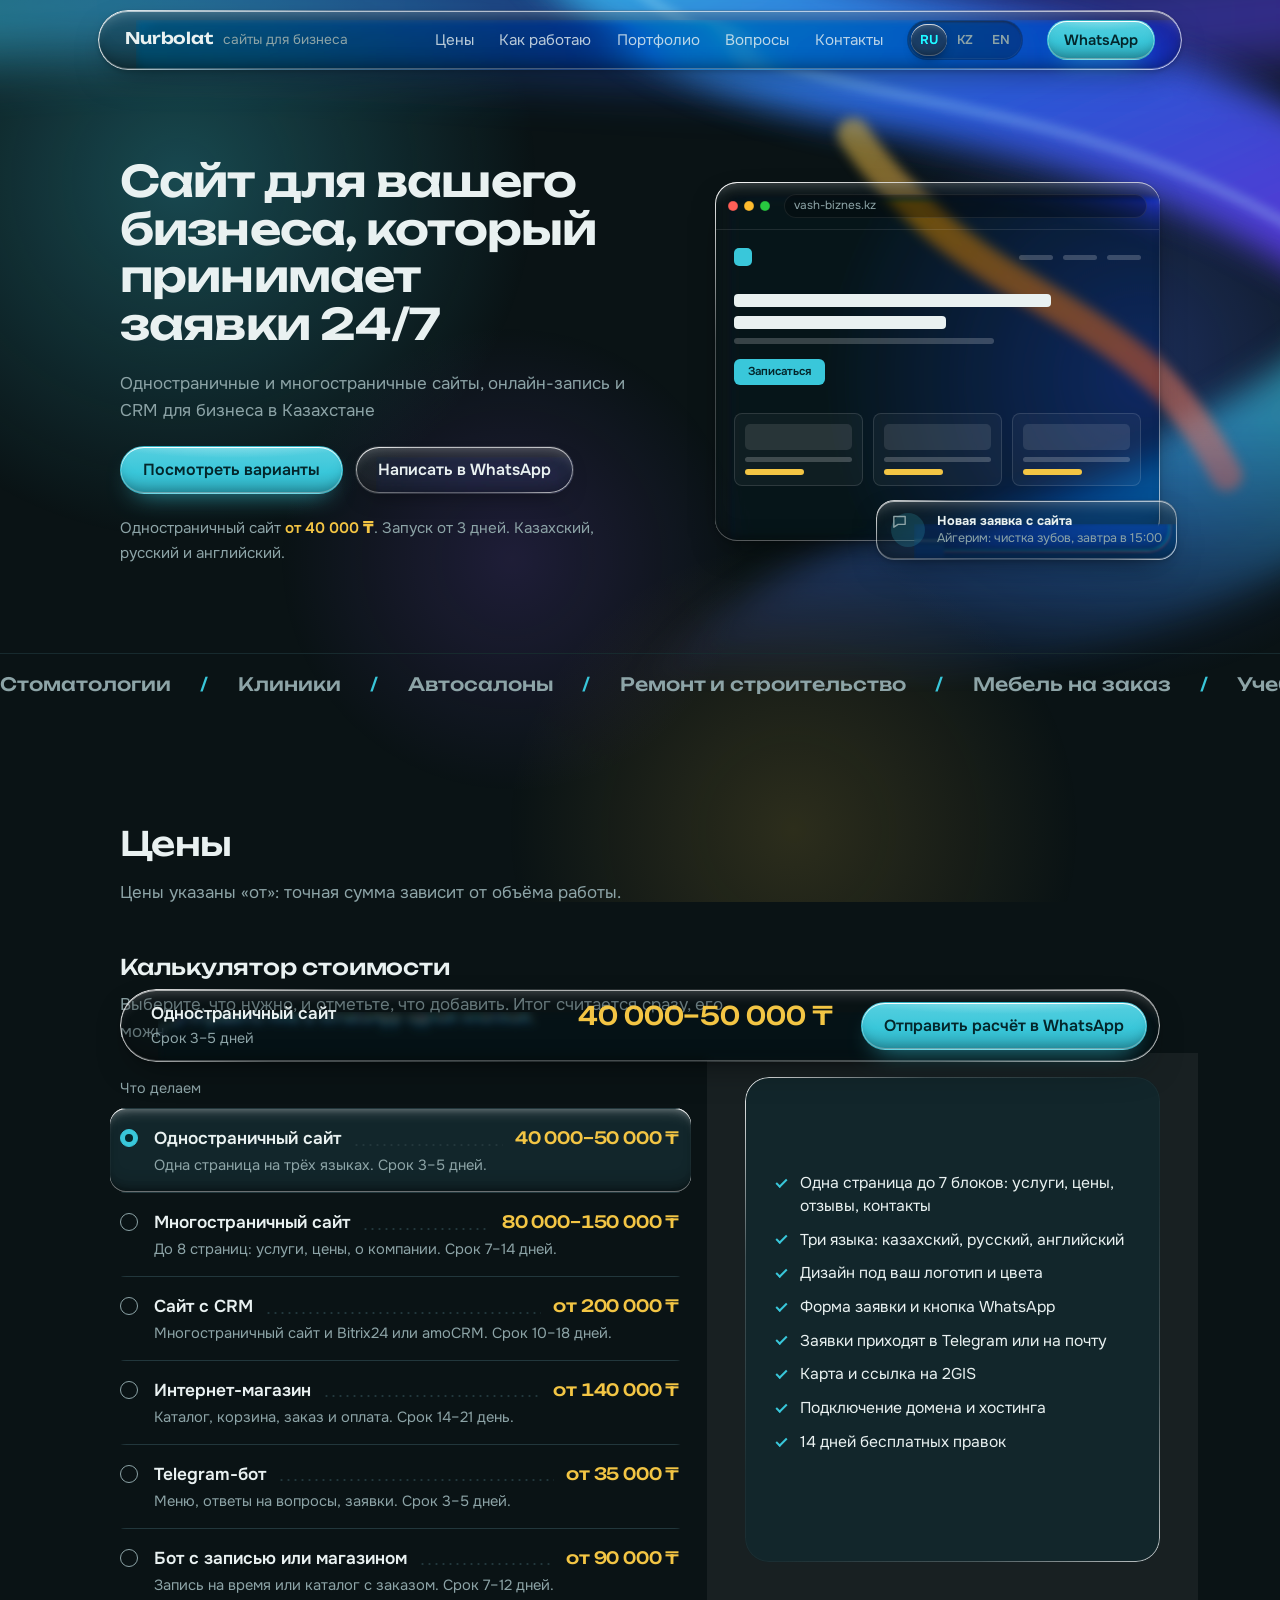
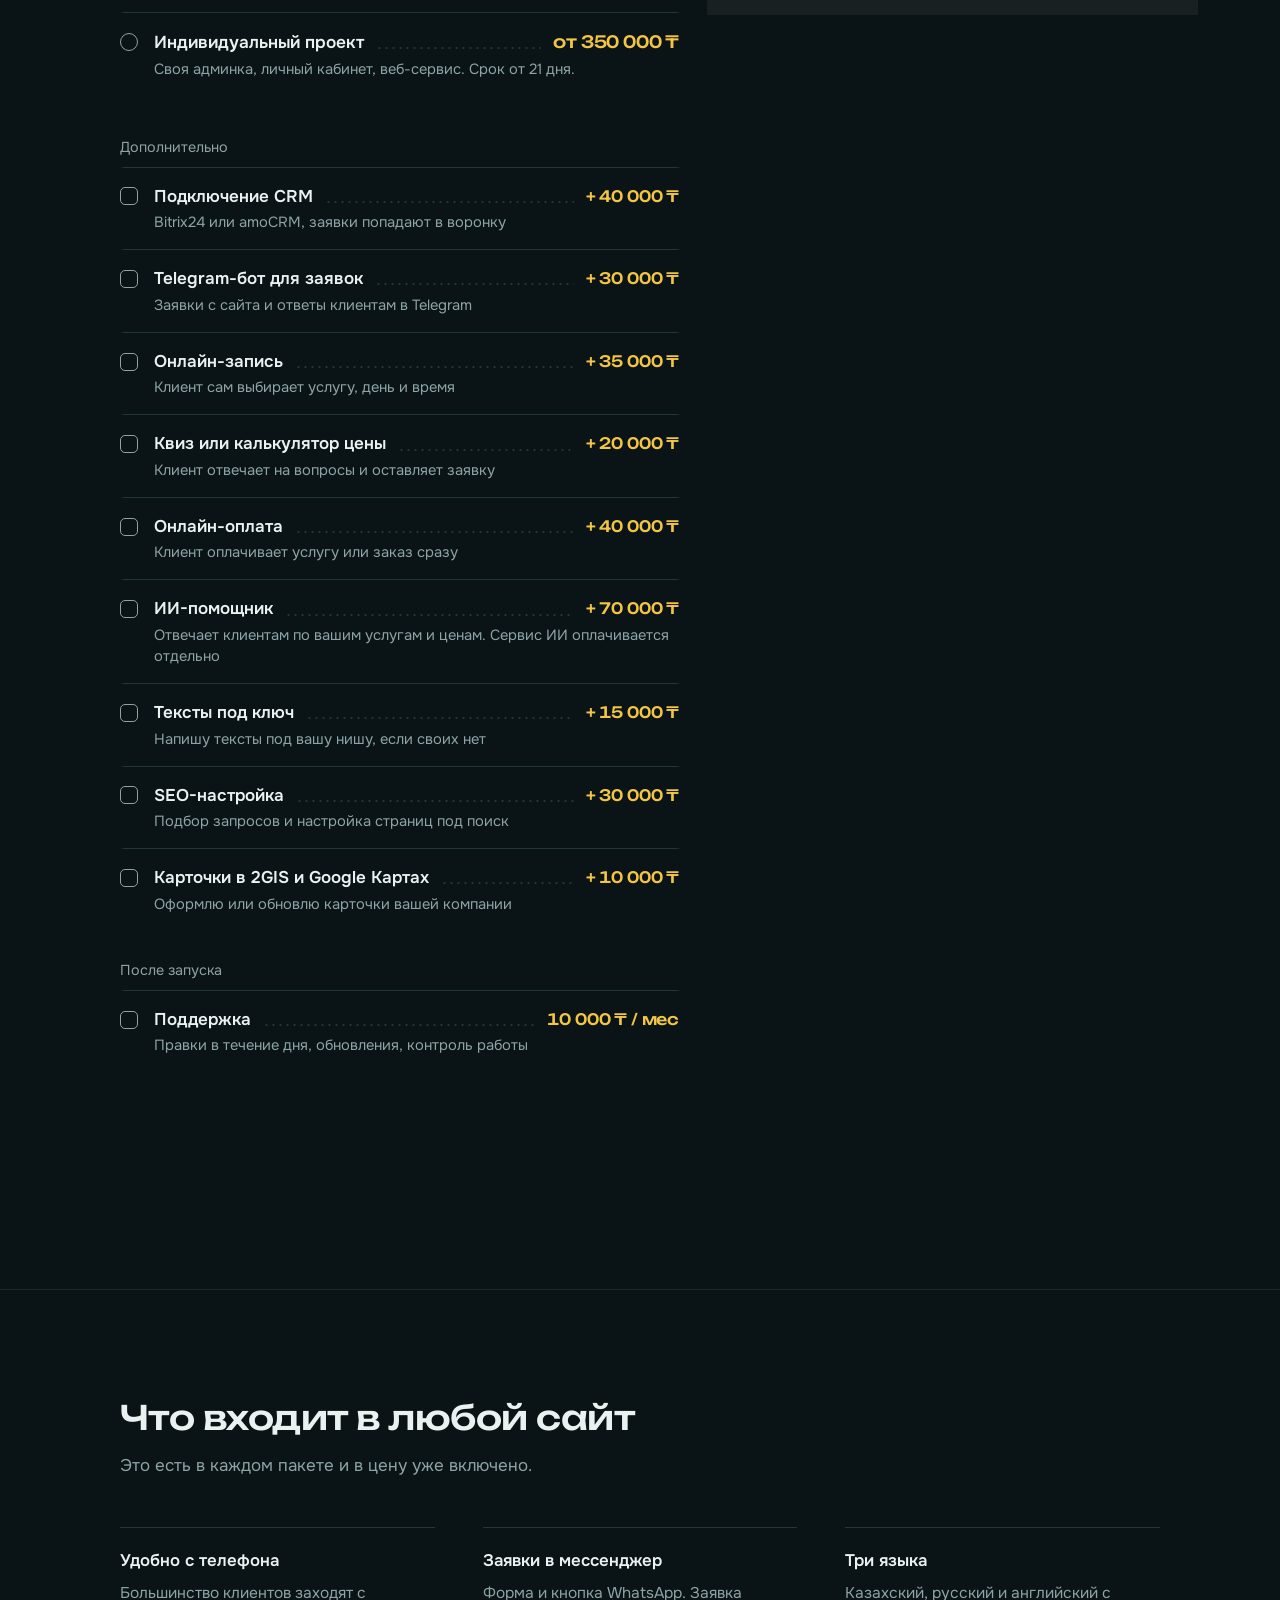
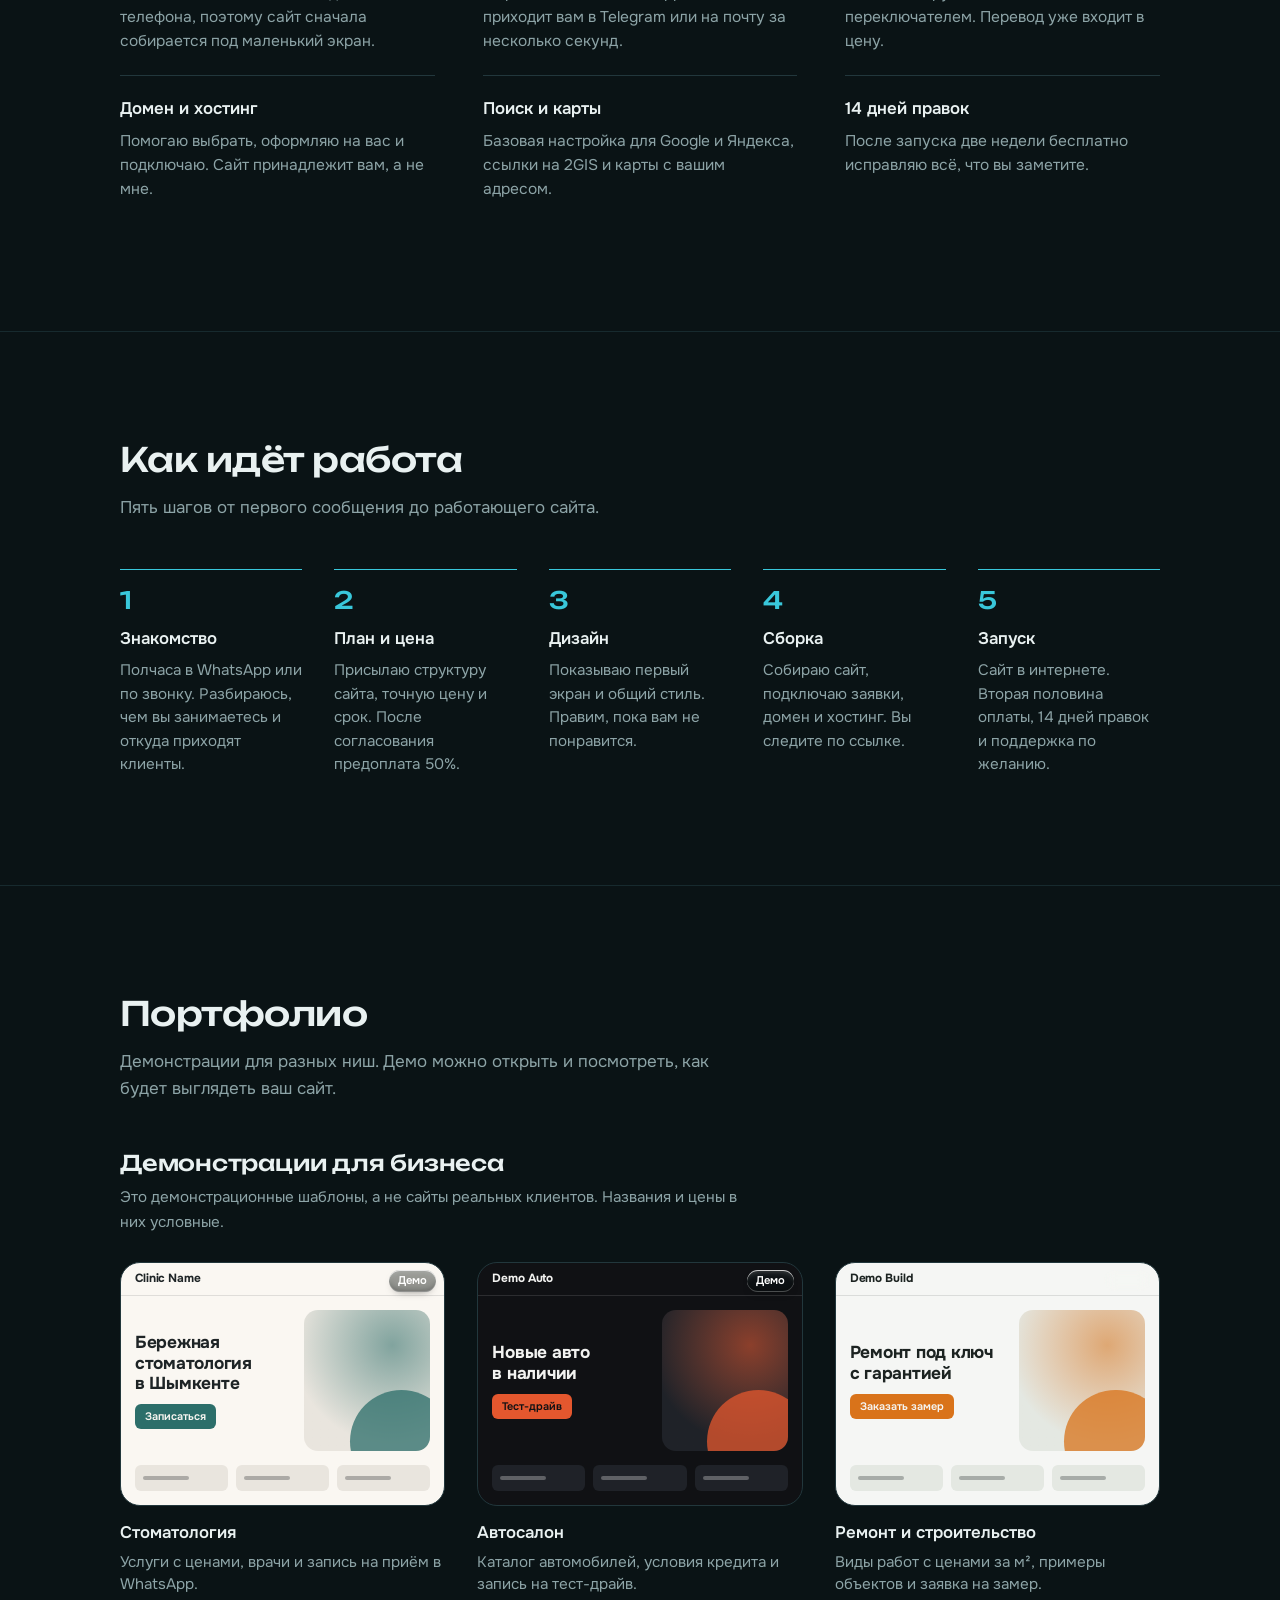
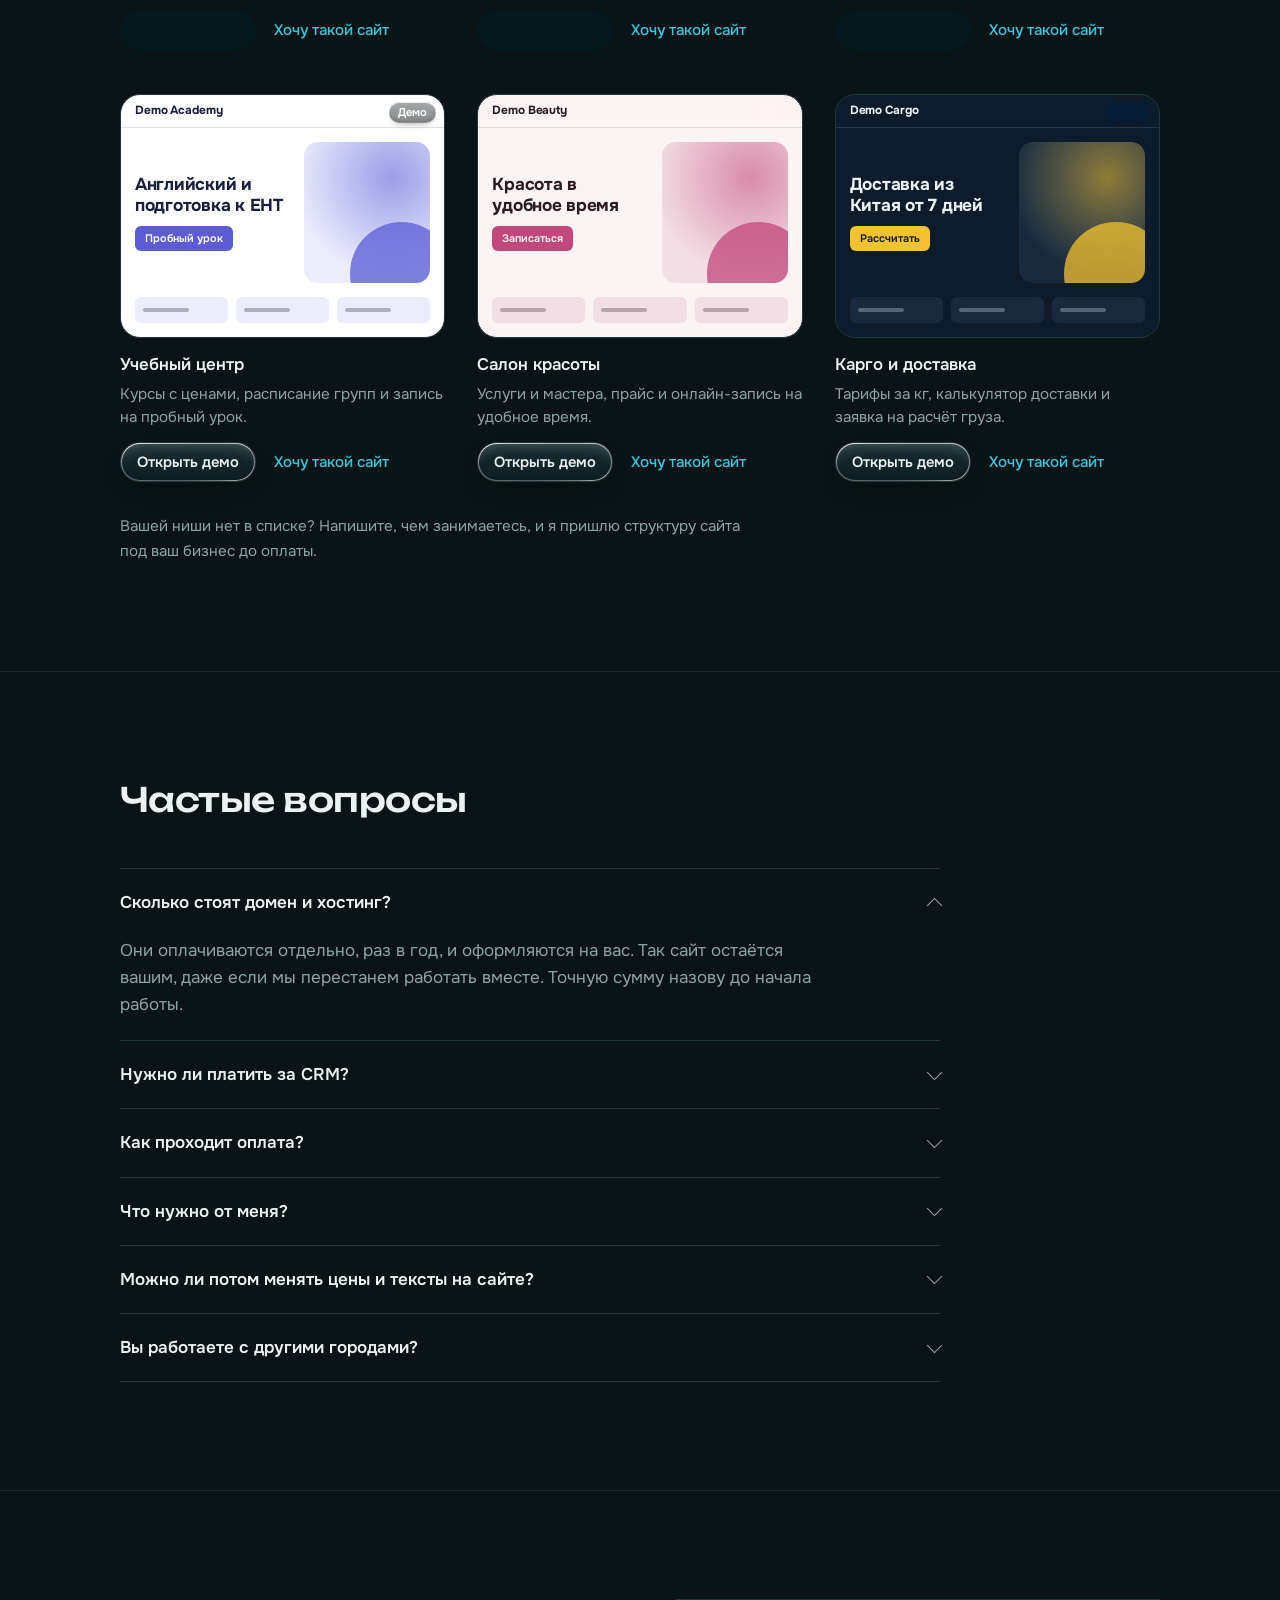
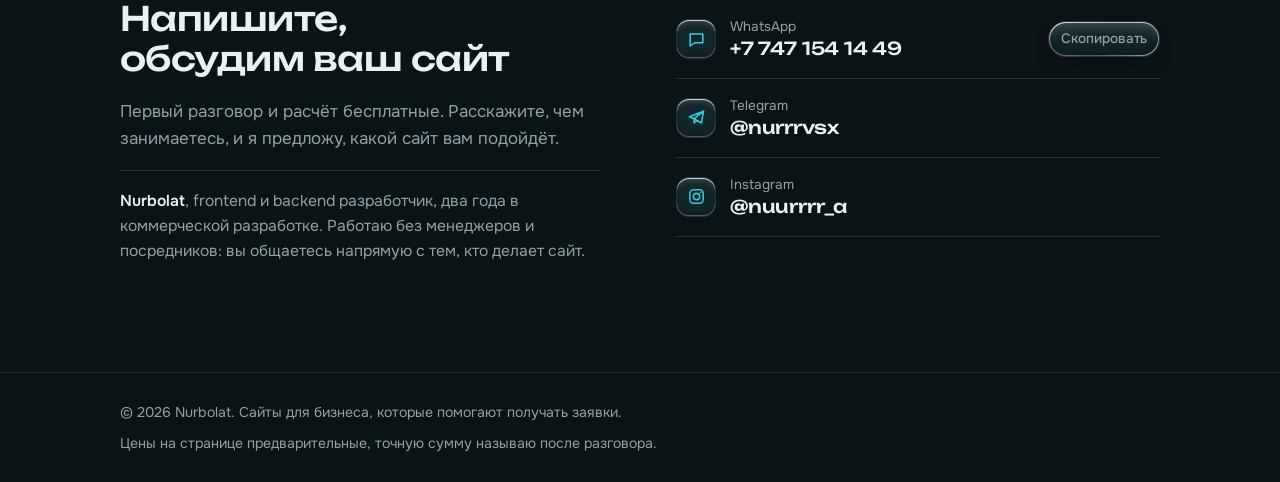
==== commit bc143b86: "Bottom glow only behind the total bar, no stray line" ====
--- a/index.html
+++ b/index.html
@@ -374,11 +374,21 @@
 /* taller than the screen, so the phone's collapsing address bar never uncovers its edge */
 body::before{content:"";position:fixed;z-index:-1;top:0;left:0;right:0;height:120vh;height:calc(100lvh + 2px);pointer-events:none;
   background:
-    url("data:image/svg+xml,%3Csvg xmlns='http://www.w3.org/2000/svg' viewBox='0 0 1000 1000' preserveAspectRatio='none'%3E%3Cdefs%3E%3ClinearGradient id='a' x1='0' y1='0' x2='1' y2='0'%3E%3Cstop offset='0' stop-color='%233FE0F0'/%3E%3Cstop offset='.5' stop-color='%232F6BFF'/%3E%3Cstop offset='1' stop-color='%236A3DFF'/%3E%3C/linearGradient%3E%3ClinearGradient id='b' x1='0' y1='0' x2='1' y2='0'%3E%3Cstop offset='0' stop-color='%237B4DFF'/%3E%3Cstop offset='.55' stop-color='%232F8FFF'/%3E%3Cstop offset='1' stop-color='%2339C7DA'/%3E%3C/linearGradient%3E%3ClinearGradient id='c' x1='0' y1='0' x2='1' y2='0'%3E%3Cstop offset='0' stop-color='%23F3C544'/%3E%3Cstop offset='1' stop-color='%23FF6F61'/%3E%3C/linearGradient%3E%3Cfilter id='f' filterUnits='userSpaceOnUse' x='-400' y='-400' width='1800' height='1800'%3E%3CfeGaussianBlur stdDeviation='46 30'/%3E%3C/filter%3E%3Cfilter id='s' filterUnits='userSpaceOnUse' x='-400' y='-400' width='1800' height='1800'%3E%3CfeGaussianBlur stdDeviation='20 11'/%3E%3C/filter%3E%3C/defs%3E%3Cg fill='none' stroke-linecap='round'%3E%3Cpath d='M-150 30 C 220 -70 620 120 1150 -20' stroke='url(%23a)' stroke-width='120' opacity='.5' filter='url(%23f)'/%3E%3Cpath d='M-150 985 C 280 1070 640 880 1150 990' stroke='url(%23b)' stroke-width='150' opacity='.62' filter='url(%23f)'/%3E%3Cpath d='M120 955 C 420 1010 700 915 1040 965' stroke='url(%23c)' stroke-width='20' opacity='.5' filter='url(%23s)'/%3E%3C/g%3E%3C/svg%3E") center/100% 100% no-repeat,
+    url("data:image/svg+xml,%3Csvg xmlns='http://www.w3.org/2000/svg' viewBox='0 0 1000 1000' preserveAspectRatio='none'%3E%3Cdefs%3E%3ClinearGradient id='a' x1='0' y1='0' x2='1' y2='0'%3E%3Cstop offset='0' stop-color='%233FE0F0'/%3E%3Cstop offset='.5' stop-color='%232F6BFF'/%3E%3Cstop offset='1' stop-color='%236A3DFF'/%3E%3C/linearGradient%3E%3ClinearGradient id='b' x1='0' y1='0' x2='1' y2='0'%3E%3Cstop offset='0' stop-color='%237B4DFF'/%3E%3Cstop offset='.55' stop-color='%232F8FFF'/%3E%3Cstop offset='1' stop-color='%2339C7DA'/%3E%3C/linearGradient%3E%3ClinearGradient id='c' x1='0' y1='0' x2='1' y2='0'%3E%3Cstop offset='0' stop-color='%23F3C544'/%3E%3Cstop offset='1' stop-color='%23FF6F61'/%3E%3C/linearGradient%3E%3Cfilter id='f' filterUnits='userSpaceOnUse' x='-400' y='-400' width='1800' height='1800'%3E%3CfeGaussianBlur stdDeviation='46 30'/%3E%3C/filter%3E%3Cfilter id='s' filterUnits='userSpaceOnUse' x='-400' y='-400' width='1800' height='1800'%3E%3CfeGaussianBlur stdDeviation='20 11'/%3E%3C/filter%3E%3C/defs%3E%3Cg fill='none' stroke-linecap='round'%3E%3Cpath d='M-150 30 C 220 -70 620 120 1150 -20' stroke='url(%23a)' stroke-width='120' opacity='.5' filter='url(%23f)'/%3E%3C/g%3E%3C/svg%3E") center/100% 100% no-repeat,
     radial-gradient(40vmax 40vmax at 14% 20%,color-mix(in srgb,var(--accent) 30%,transparent),transparent 70%),
     radial-gradient(36vmax 36vmax at 88% 40%,rgba(72,110,255,.3),transparent 70%),
     radial-gradient(26vmax 26vmax at 40% 62%,rgba(150,90,255,.15),transparent 70%),
     radial-gradient(32vmax 32vmax at 62% 92%,color-mix(in srgb,var(--gold) 15%,transparent),transparent 70%)}
+/* the total bar needs colour behind it to read as glass; a soft halo, there only while the bar is */
+html::after{content:"";position:fixed;z-index:-1;left:0;right:0;bottom:0;height:300px;pointer-events:none;opacity:0;transition:opacity .5s;
+  background:
+    radial-gradient(46% 120px at 24% calc(100% - 52px),rgba(123,77,255,.42),transparent 72%),
+    radial-gradient(52% 130px at 62% calc(100% - 46px),rgba(47,143,255,.44),transparent 72%),
+    radial-gradient(34% 110px at 92% calc(100% - 56px),rgba(57,199,218,.3),transparent 72%)}
+html.sum-on::after{opacity:1}
+@media (max-width:640px){html::after{background:
+    radial-gradient(70% 150px at 18% calc(100% - 78px),rgba(123,77,255,.4),transparent 72%),
+    radial-gradient(80% 160px at 70% calc(100% - 70px),rgba(47,143,255,.42),transparent 72%)}}
 /* the hero has a wallpaper: ribbons of colour, so the glass above it has something to show and bend */
 .hero{position:relative}
 .hero::before{content:"";position:absolute;z-index:-1;inset:-96px 0 -40px;pointer-events:none;
@@ -1507,6 +1517,11 @@
     new IntersectionObserver(function(en){ doc.documentElement.classList.toggle('scrolled', !en[0].isIntersecting); }).observe(mark);
   }
 
+  /* the halo behind the total bar is lit only while the bar is on screen */
+  if ('IntersectionObserver' in window && doc.querySelector('.sum')) {
+    new IntersectionObserver(function(en){ doc.documentElement.classList.toggle('sum-on', en[0].isIntersecting); }).observe(doc.querySelector('.sum'));
+  }
+
   /* Real refraction in Chromium browsers. Each glass shape gets a displacement map computed
      from the profile of a rounded glass edge (a convex squircle bevel, refractive index 1.5):
      the rim bends what is behind it strongly, the bend dies out quickly towards the flat
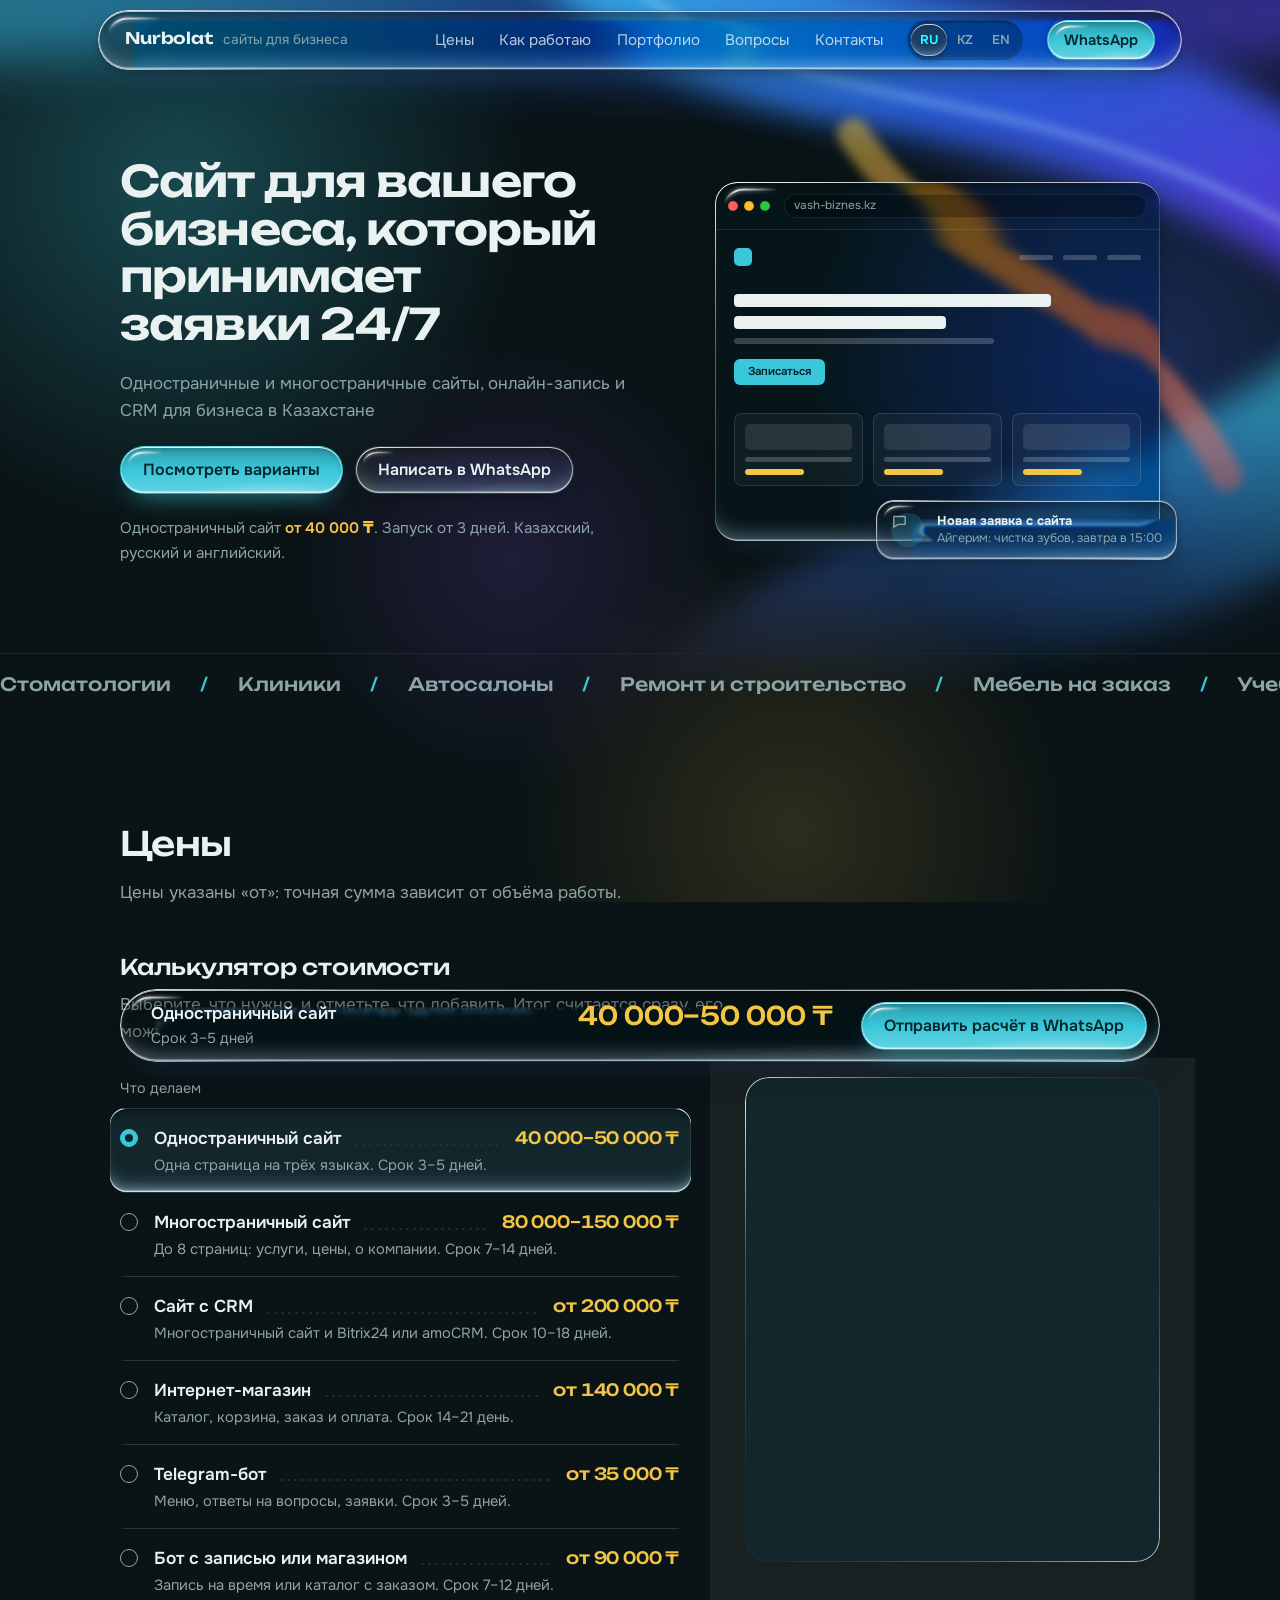
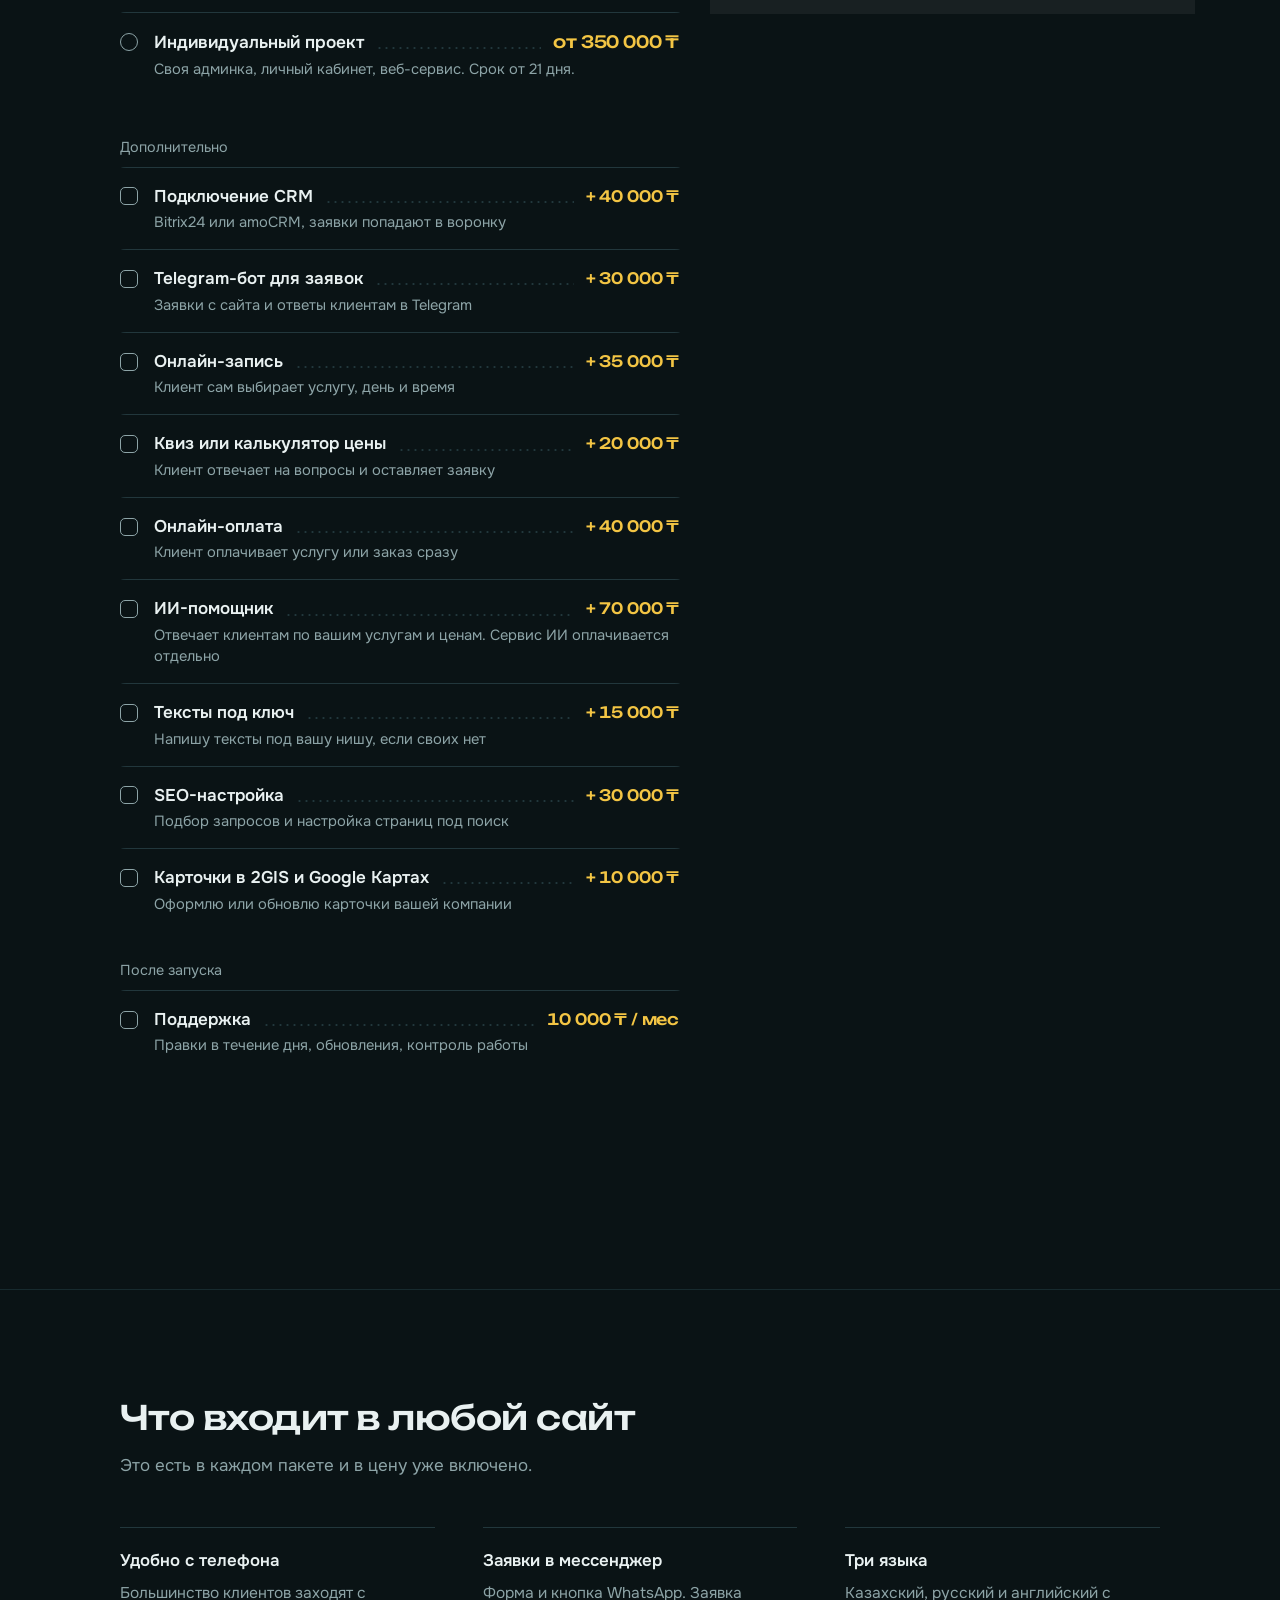
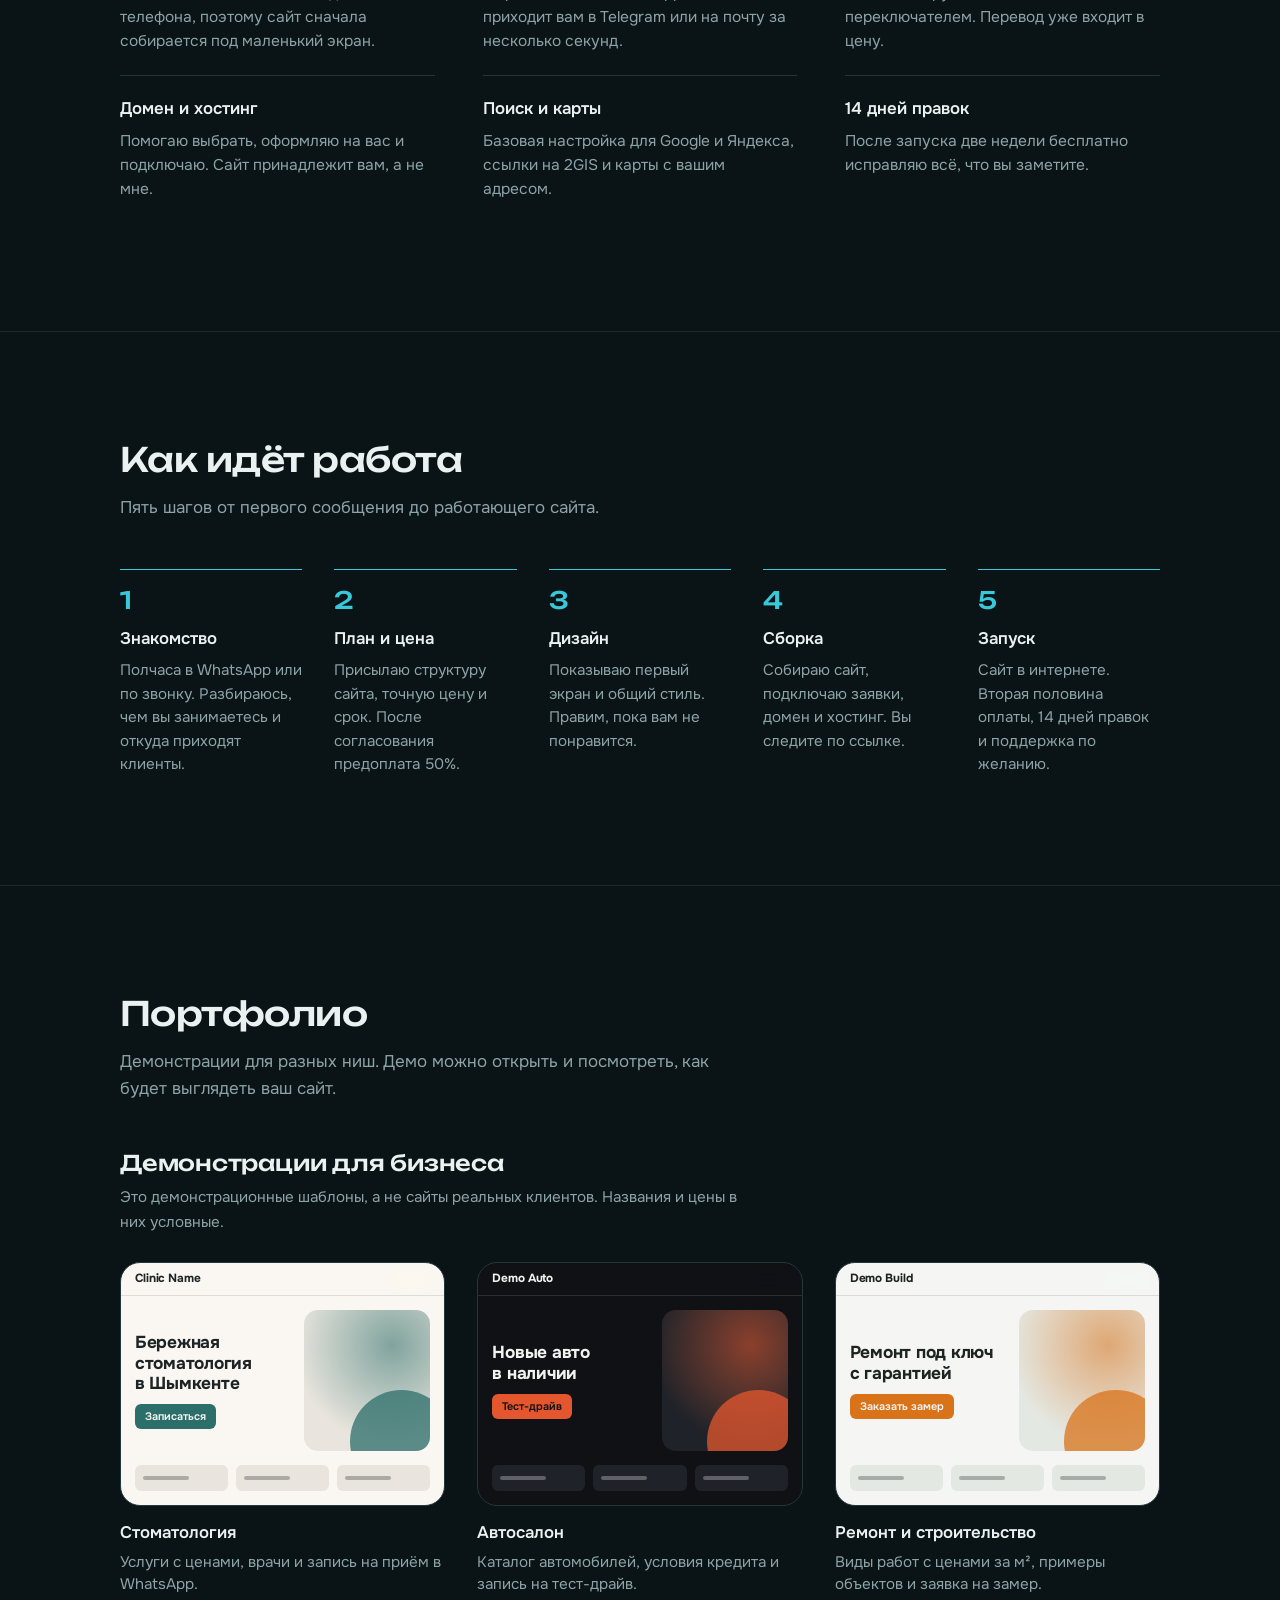
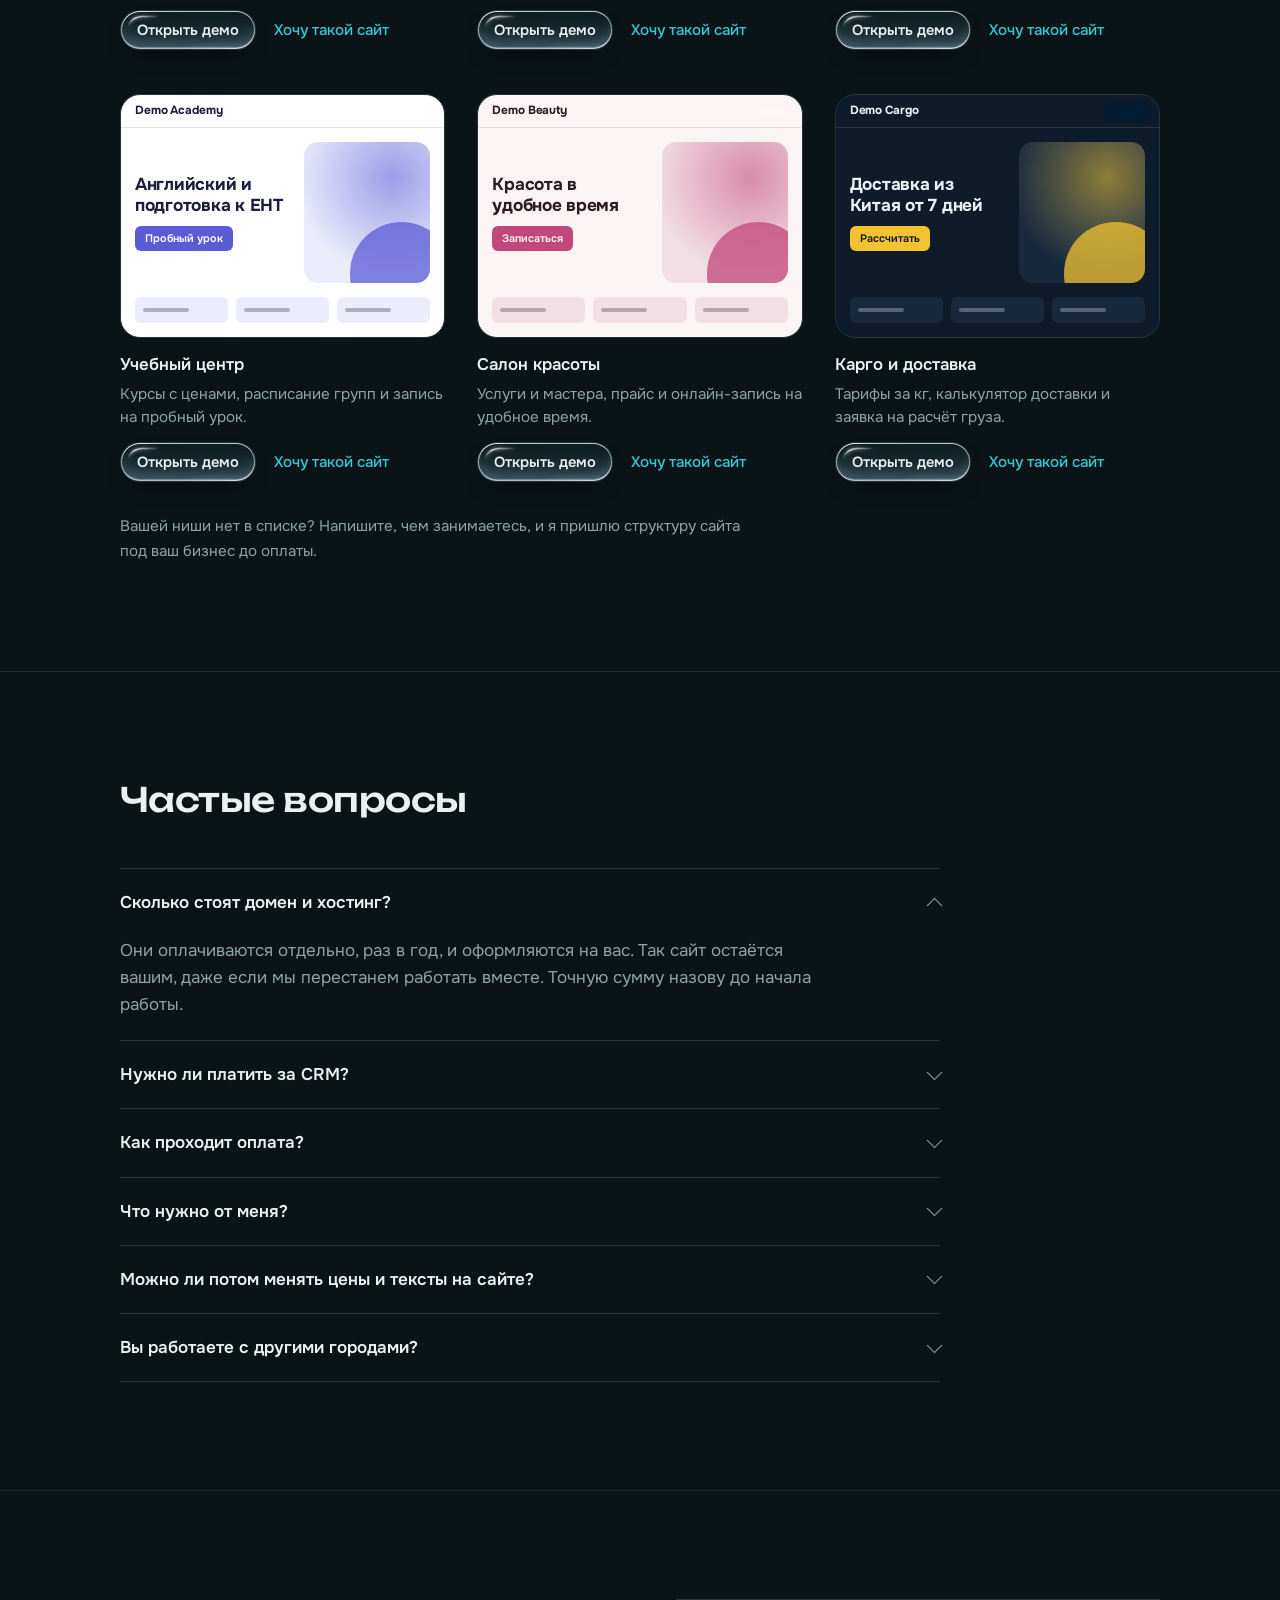
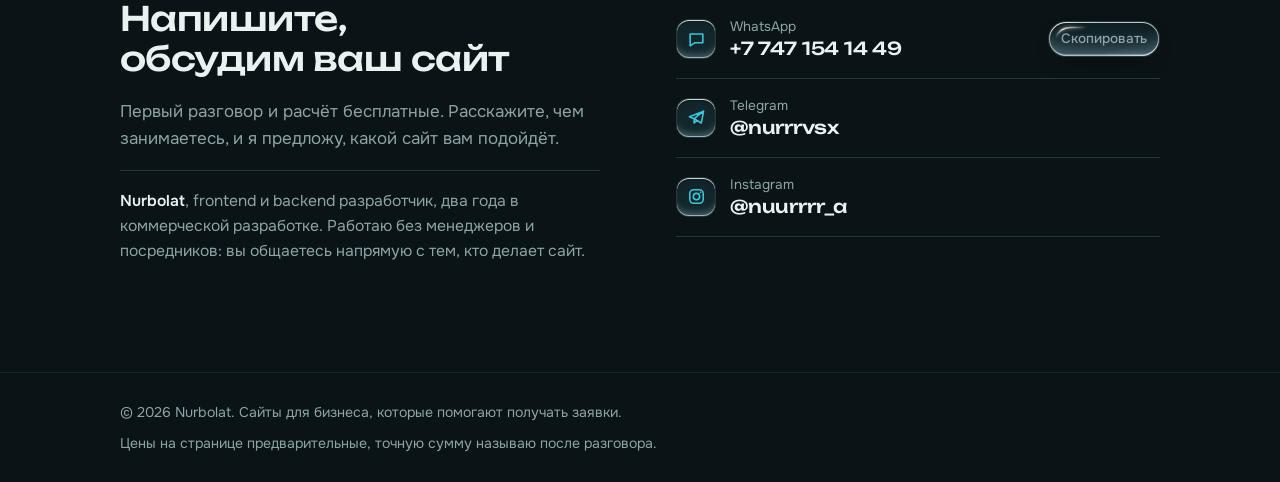
==== commit 4dc25885: "Glass as a water drop: curved glint, caustic, deeper lens" ====
--- a/index.html
+++ b/index.html
@@ -356,19 +356,22 @@
 :root{
   --glass:rgba(255,255,255,.06);
   --rim:rgba(255,255,255,.08);
-  /* the glass is convex: light catches the upper curve, the lower curve falls into shade,
-     and a thin line of light gathers along the bottom edge */
-  --edge:inset 0 1px .5px rgba(255,255,255,.6),inset 0 14px 16px -14px rgba(255,255,255,.36),inset 0 -14px 18px -12px rgba(0,0,0,.45),inset 0 -1px .5px rgba(255,255,255,.34),inset 0 0 0 .5px rgba(255,255,255,.05);
+  /* the glass is a drop of water: the side facing the light falls into shade, and the light
+     that went through the drop gathers as a bright crescent on the far side */
+  --edge:inset 0 1px .5px rgba(255,255,255,.7),inset 0 13px 15px -11px rgba(0,0,0,.44),inset 0 -17px 20px -13px rgba(196,234,255,.4),inset 0 -1.5px 1px rgba(255,255,255,.6),inset 0 0 0 .5px rgba(255,255,255,.05);
+  /* the hard glint a drop always carries near the light, and the glow of the light it focuses */
+  --drop:url("data:image/svg+xml,%3Csvg xmlns='http://www.w3.org/2000/svg' width='69' height='27' viewBox='0 0 69 27'%3E%3Cdefs%3E%3ClinearGradient id='g' gradientUnits='userSpaceOnUse' x1='9.1' y1='0' x2='63' y2='0'%3E%3Cstop offset='0' stop-color='white' stop-opacity='0'/%3E%3Cstop offset='.22' stop-color='white' stop-opacity='.95'/%3E%3Cstop offset='.55' stop-color='white' stop-opacity='.6'/%3E%3Cstop offset='1' stop-color='white' stop-opacity='0'/%3E%3C/linearGradient%3E%3Cfilter id='b' x='-20%' y='-60%' width='140%' height='220%'%3E%3CfeGaussianBlur stdDeviation='1.6'/%3E%3C/filter%3E%3C/defs%3E%3Cg fill='none' stroke='url(%23g)' stroke-linecap='round'%3E%3Cpath d='M9.1 20.9 A21.5 21.5 0 0 1 29 7.5 H63' stroke-width='5.7' opacity='.35' filter='url(%23b)'/%3E%3Cpath d='M9.1 20.9 A21.5 21.5 0 0 1 29 7.5 H63' stroke-width='2.2'/%3E%3C/g%3E%3C/svg%3E"),radial-gradient(ellipse 56% 80% at 76% 130%,rgba(190,232,255,.34),transparent 68%);
+  --drop-s:url("data:image/svg+xml,%3Csvg xmlns='http://www.w3.org/2000/svg' width='43' height='20' viewBox='0 0 43 20'%3E%3Cdefs%3E%3ClinearGradient id='g' gradientUnits='userSpaceOnUse' x1='6.6' y1='0' x2='38' y2='0'%3E%3Cstop offset='0' stop-color='white' stop-opacity='0'/%3E%3Cstop offset='.22' stop-color='white' stop-opacity='.95'/%3E%3Cstop offset='.55' stop-color='white' stop-opacity='.6'/%3E%3Cstop offset='1' stop-color='white' stop-opacity='0'/%3E%3C/linearGradient%3E%3Cfilter id='b' x='-20%' y='-60%' width='140%' height='220%'%3E%3CfeGaussianBlur stdDeviation='1.6'/%3E%3C/filter%3E%3C/defs%3E%3Cg fill='none' stroke='url(%23g)' stroke-linecap='round'%3E%3Cpath d='M6.6 15.2 A15.5 15.5 0 0 1 21 5.5 H38' stroke-width='4.4' opacity='.35' filter='url(%23b)'/%3E%3Cpath d='M6.6 15.2 A15.5 15.5 0 0 1 21 5.5 H38' stroke-width='1.7'/%3E%3C/g%3E%3C/svg%3E"),radial-gradient(ellipse 60% 85% at 74% 135%,rgba(190,232,255,.3),transparent 68%);
   /* the crisp specular line on the rim, as a gradient: bright corner, dark sides, bright opposite corner */
   --spec:linear-gradient(135deg,rgba(255,255,255,.95),rgba(255,255,255,.22) 20%,rgba(255,255,255,.04) 44%,rgba(255,255,255,.04) 58%,rgba(255,255,255,.24) 80%,rgba(255,255,255,.75));
   /* the same curve for shapes too small to carry a gradient ring */
-  --edge-s:inset 0 1px .5px rgba(255,255,255,.75),inset 0 7px 8px -7px rgba(255,255,255,.34),inset 0 -7px 9px -6px rgba(0,0,0,.4),inset 0 -1px .5px rgba(255,255,255,.34);
-  --lift:0 14px 36px -16px rgba(0,0,0,.6),0 2px 5px rgba(0,0,0,.18);
+  --edge-s:inset 0 1px .5px rgba(255,255,255,.8),inset 0 6px 7px -6px rgba(0,0,0,.42),inset 0 -8px 9px -6px rgba(196,234,255,.4),inset 0 -1px .5px rgba(255,255,255,.55);
+  --lift:0 16px 34px -16px rgba(0,0,0,.66),0 3px 6px rgba(0,0,0,.2),0 15px 26px -17px rgba(96,176,255,.42);
   --clear:blur(7px) saturate(190%) brightness(1.1);
   /* for glass with nothing detailed behind it: no blur, only the lift in colour and light that glass gives */
   --boost:saturate(190%) brightness(1.22);
   --spring:cubic-bezier(.3,1.5,.5,1);
-  --btn-bg:radial-gradient(120% 95% at 50% -35%,rgba(255,255,255,.6),transparent 62%),linear-gradient(180deg,color-mix(in srgb,var(--accent) 86%,#fff),var(--accent) 55%,color-mix(in srgb,var(--accent) 88%,#000));
+  --btn-bg:url("data:image/svg+xml,%3Csvg xmlns='http://www.w3.org/2000/svg' width='47' height='21' viewBox='0 0 47 21'%3E%3Cdefs%3E%3ClinearGradient id='g' gradientUnits='userSpaceOnUse' x1='6.7' y1='0' x2='42' y2='0'%3E%3Cstop offset='0' stop-color='white' stop-opacity='0'/%3E%3Cstop offset='.22' stop-color='white' stop-opacity='.95'/%3E%3Cstop offset='.55' stop-color='white' stop-opacity='.6'/%3E%3Cstop offset='1' stop-color='white' stop-opacity='0'/%3E%3C/linearGradient%3E%3Cfilter id='b' x='-20%' y='-60%' width='140%' height='220%'%3E%3CfeGaussianBlur stdDeviation='1.6'/%3E%3C/filter%3E%3C/defs%3E%3Cg fill='none' stroke='url(%23g)' stroke-linecap='round'%3E%3Cpath d='M6.7 15.8 A16.5 16.5 0 0 1 22 5.5 H42' stroke-width='4.7' opacity='.35' filter='url(%23b)'/%3E%3Cpath d='M6.7 15.8 A16.5 16.5 0 0 1 22 5.5 H42' stroke-width='1.8'/%3E%3C/g%3E%3C/svg%3E") 0 0 no-repeat,radial-gradient(ellipse 72% 96% at 70% 138%,rgba(255,255,255,.66),transparent 66%),linear-gradient(180deg,color-mix(in srgb,var(--accent) 80%,#000),var(--accent) 50%,color-mix(in srgb,var(--accent) 80%,#fff));
 }
 a,button,summary,label{-webkit-tap-highlight-color:transparent}
 /* taller than the screen, so the phone's collapsing address bar never uncovers its edge */
@@ -408,6 +411,8 @@
    blur and bend it; shapes that sit on the plain page skip the blur, which would show nothing. */
 .top,.sum,.toast,.gets,.mock,.btn-ghost,.copy{border:1px solid var(--rim);background-color:var(--glass);background-image:none}
 .top,.sum,.toast,.gets{box-shadow:var(--edge),var(--lift)}
+.top,.sum,.gets{background-image:var(--drop);background-repeat:no-repeat}
+.toast,.btn-ghost,.copy{background-image:var(--drop-s);background-repeat:no-repeat}
 .btn-ghost,.copy{box-shadow:var(--edge),0 10px 24px -14px rgba(0,0,0,.6)}
 .top::after,.sum::after,.toast::after,.gets::after,.mock::after,.btn-ghost::before,.copy::before{content:"";position:absolute;inset:-1px;border-radius:inherit;padding:1px;pointer-events:none;
   background:var(--spec);-webkit-mask:linear-gradient(#000 0 0) content-box,linear-gradient(#000 0 0);-webkit-mask-composite:xor;mask-composite:exclude}
@@ -426,7 +431,7 @@
 .toast{z-index:1;background-color:color-mix(in srgb,var(--raised) 34%,transparent);border-radius:18px}
 /* the window keeps its glass on a layer of its own, so the notification on top of it can blur the window too */
 .mock{isolation:isolate;background:none;border-radius:22px;box-shadow:var(--lift)}
-.mock::before{content:"";position:absolute;inset:-1px;z-index:-1;border-radius:inherit;pointer-events:none;background:color-mix(in srgb,var(--surface) 30%,transparent);box-shadow:var(--edge);-webkit-backdrop-filter:var(--lens,var(--clear));backdrop-filter:var(--lens,var(--clear))}
+.mock::before{content:"";position:absolute;inset:-1px;z-index:-1;border-radius:inherit;pointer-events:none;background:var(--drop),color-mix(in srgb,var(--surface) 30%,transparent);background-repeat:no-repeat;box-shadow:var(--edge);-webkit-backdrop-filter:var(--lens,var(--clear));backdrop-filter:var(--lens,var(--clear))}
 .gets{border-radius:24px}
 @media (max-width:640px){.sum{background-color:color-mix(in srgb,var(--bg) 38%,transparent);border-radius:30px;padding:15px 15px 14px 18px}}
 @supports not ((backdrop-filter:blur(1px)) or (-webkit-backdrop-filter:blur(1px))){
@@ -484,7 +489,7 @@
 /* buttons: capsules that swell slightly under the finger and spring back */
 .btn,.copy,.row,.link{position:relative;overflow:hidden}
 .btn{isolation:isolate;text-align:center;border-radius:999px;transition:transform .45s var(--spring),background-color .2s,border-color .2s,color .2s,filter .2s}
-.btn-primary{background:var(--btn-bg);box-shadow:inset 0 1px .5px rgba(255,255,255,.95),inset 0 -12px 14px -10px rgba(0,50,62,.5),inset 0 -1px .5px rgba(255,255,255,.5),0 12px 26px -14px color-mix(in srgb,var(--accent) 85%,transparent)}
+.btn-primary{background:var(--btn-bg);box-shadow:inset 0 1px .5px rgba(255,255,255,.95),inset 0 9px 10px -8px rgba(0,44,56,.5),inset 0 -1.5px 1px rgba(255,255,255,.75),0 12px 26px -14px color-mix(in srgb,var(--accent) 85%,transparent),0 3px 6px rgba(0,0,0,.2)}
 .copy{border-radius:999px;transition:transform .45s var(--spring),color .2s,border-color .2s}
 .link .ic{background:var(--glass);border-color:var(--rim);box-shadow:var(--edge-s);transition:background-color .25s,color .25s,border-color .25s,transform .45s var(--spring)}
 .hero-cta .btn-primary::before{content:"";position:absolute;inset:0;z-index:-1;background:linear-gradient(105deg,transparent 36%,rgba(255,255,255,.55) 50%,transparent 64%);transform:translateX(-120%);animation:sheen 7s ease-in-out 2.4s infinite}
@@ -493,6 +498,8 @@
 .btn::after,.copy::after,.row::after,.link::after{content:"";position:absolute;left:var(--px,50%);top:var(--py,50%);width:12px;height:12px;margin:-6px;border-radius:50%;background:radial-gradient(circle,rgba(255,255,255,.6),rgba(255,255,255,0) 70%);opacity:0;pointer-events:none}
 .btn::after{z-index:-1}
 .lit::after{animation:lit .7s ease-out}
+.btn.lit,.copy.lit{animation:jelly .62s var(--ease)}
+@keyframes jelly{0%{scale:1}24%{scale:1.06 .93}50%{scale:.97 1.04}76%{scale:1.015 .99}100%{scale:1}}
 @keyframes lit{0%{opacity:.75;transform:scale(1)}100%{opacity:0;transform:scale(34)}}
 
 @media (hover:hover){
@@ -1591,14 +1598,15 @@
       var css = 'url(#' + id + ') saturate(' + (o.sat || 1.8) + ')';
       if (o.apply) o.apply(el, css); else el.style.backdropFilter = css;
     };
-    lens(head, 'lens-top', { blur:3, bevel:999, bend:15 });
-    lens(doc.querySelector('.sum'), 'lens-sum', { blur:4, bevel:40, bend:16 });
-    lens($('toast'), 'lens-toast', { blur:1.6, bevel:999, bend:10 });
+    /* a drop is clear and bends hard: little blur, a deep bend, the middle slightly enlarged */
+    lens(head, 'lens-top', { blur:1.8, bevel:999, bend:22, zoom:.06 });
+    lens(doc.querySelector('.sum'), 'lens-sum', { blur:2.4, bevel:52, bend:24, zoom:.1 });
+    lens($('toast'), 'lens-toast', { blur:1.2, bevel:999, bend:15, zoom:.06 });
     if (!touch) {
-      lens(doc.querySelector('.mock'), 'lens-mock', { blur:2.4, bevel:46, bend:18,
+      lens(doc.querySelector('.mock'), 'lens-mock', { blur:1.8, bevel:64, bend:28, zoom:.12,
         apply:function(el, css){ el.style.setProperty('--lens', css); } });
     }
-    lens(doc.querySelector('.hero-cta .btn-ghost'), 'lens-ghost', { blur:1.2, bevel:999, bend:11 });
+    lens(doc.querySelector('.hero-cta .btn-ghost'), 'lens-ghost', { blur:.9, bevel:999, bend:15, zoom:.06 });
   }
 
   if ('IntersectionObserver' in window) {
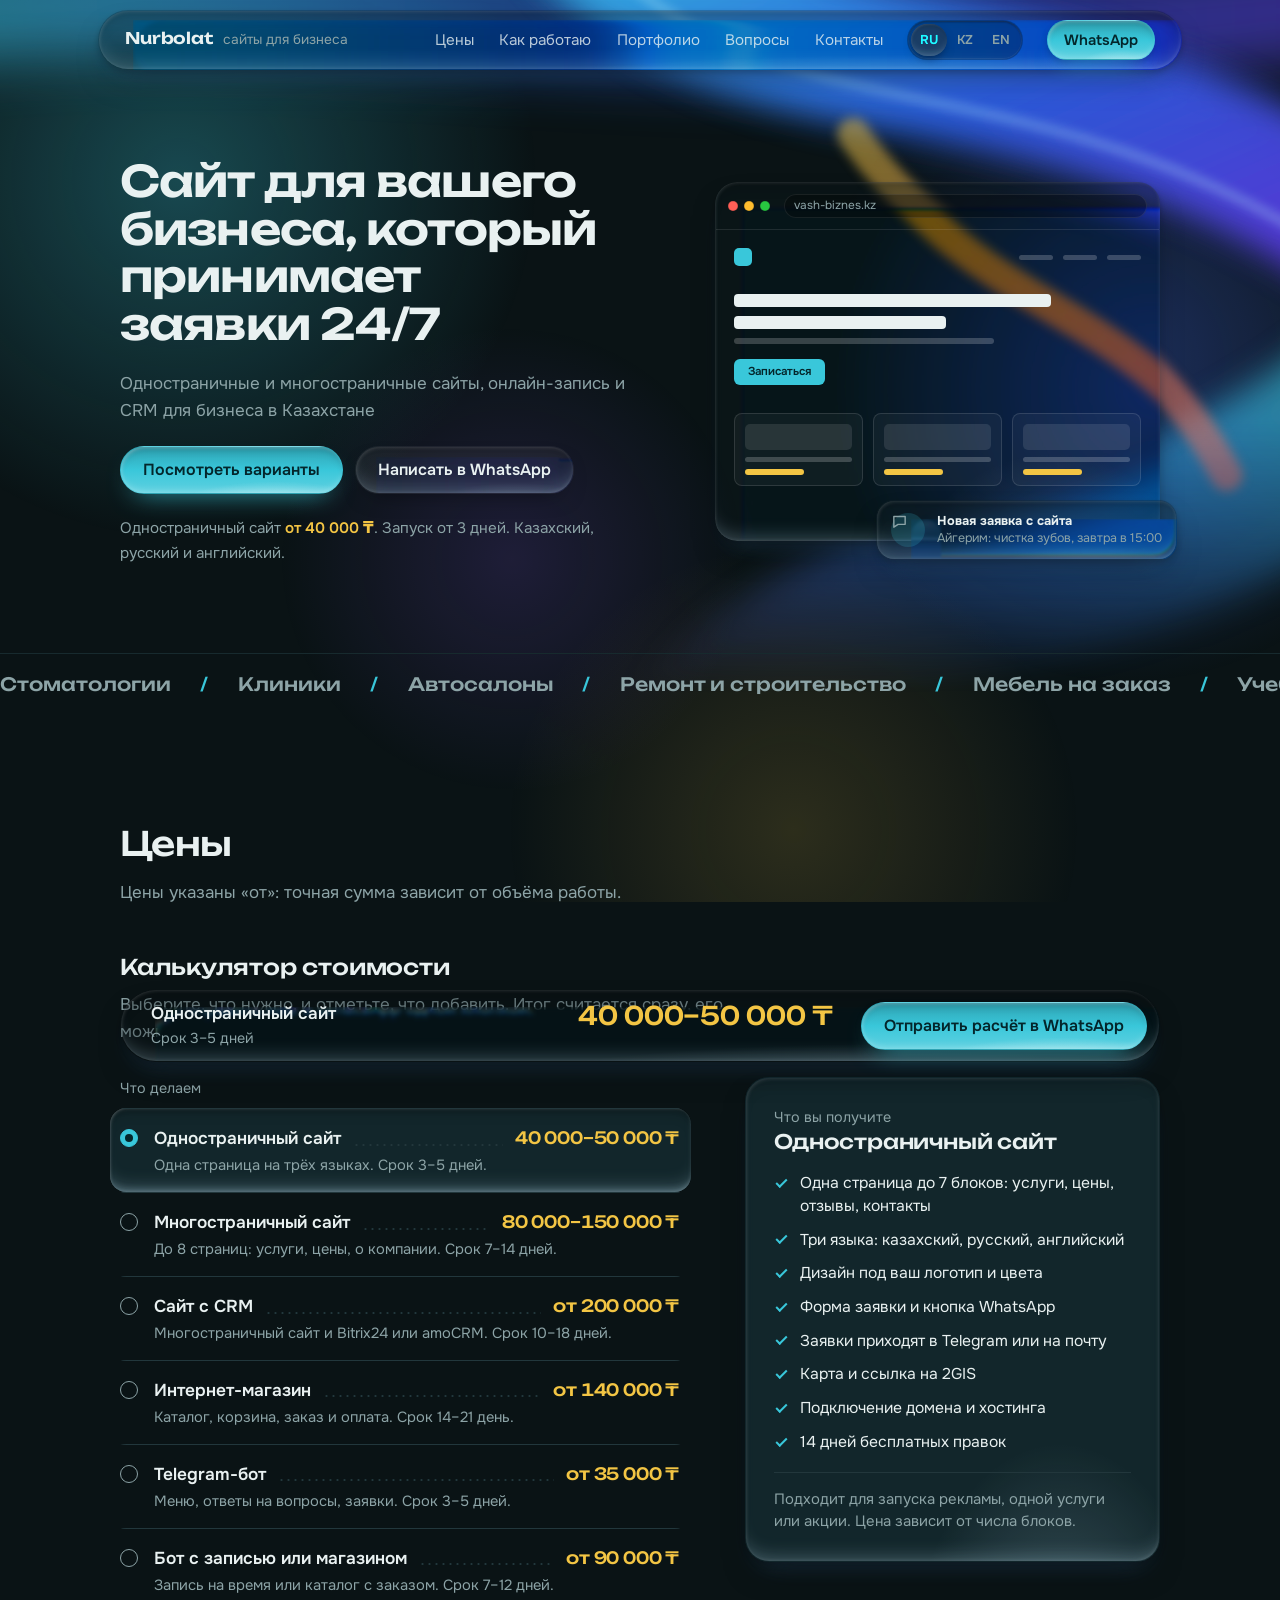
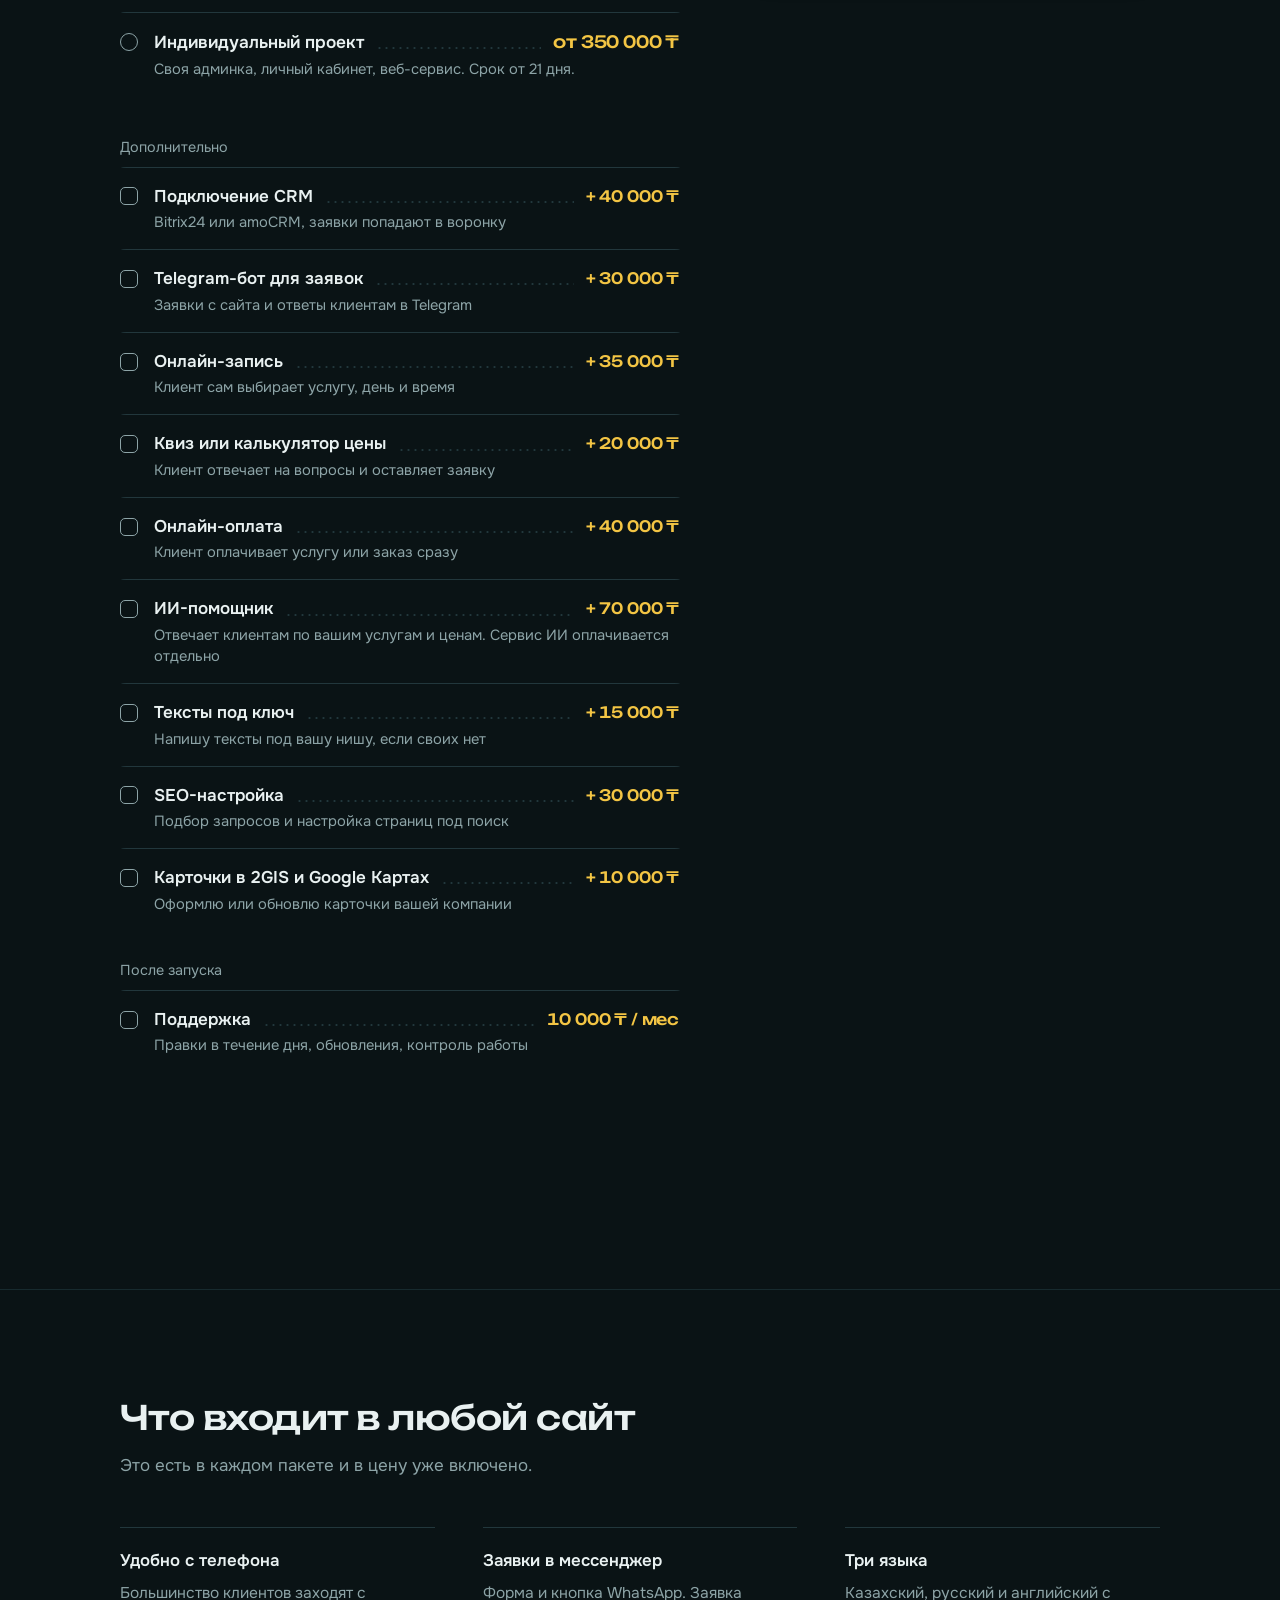
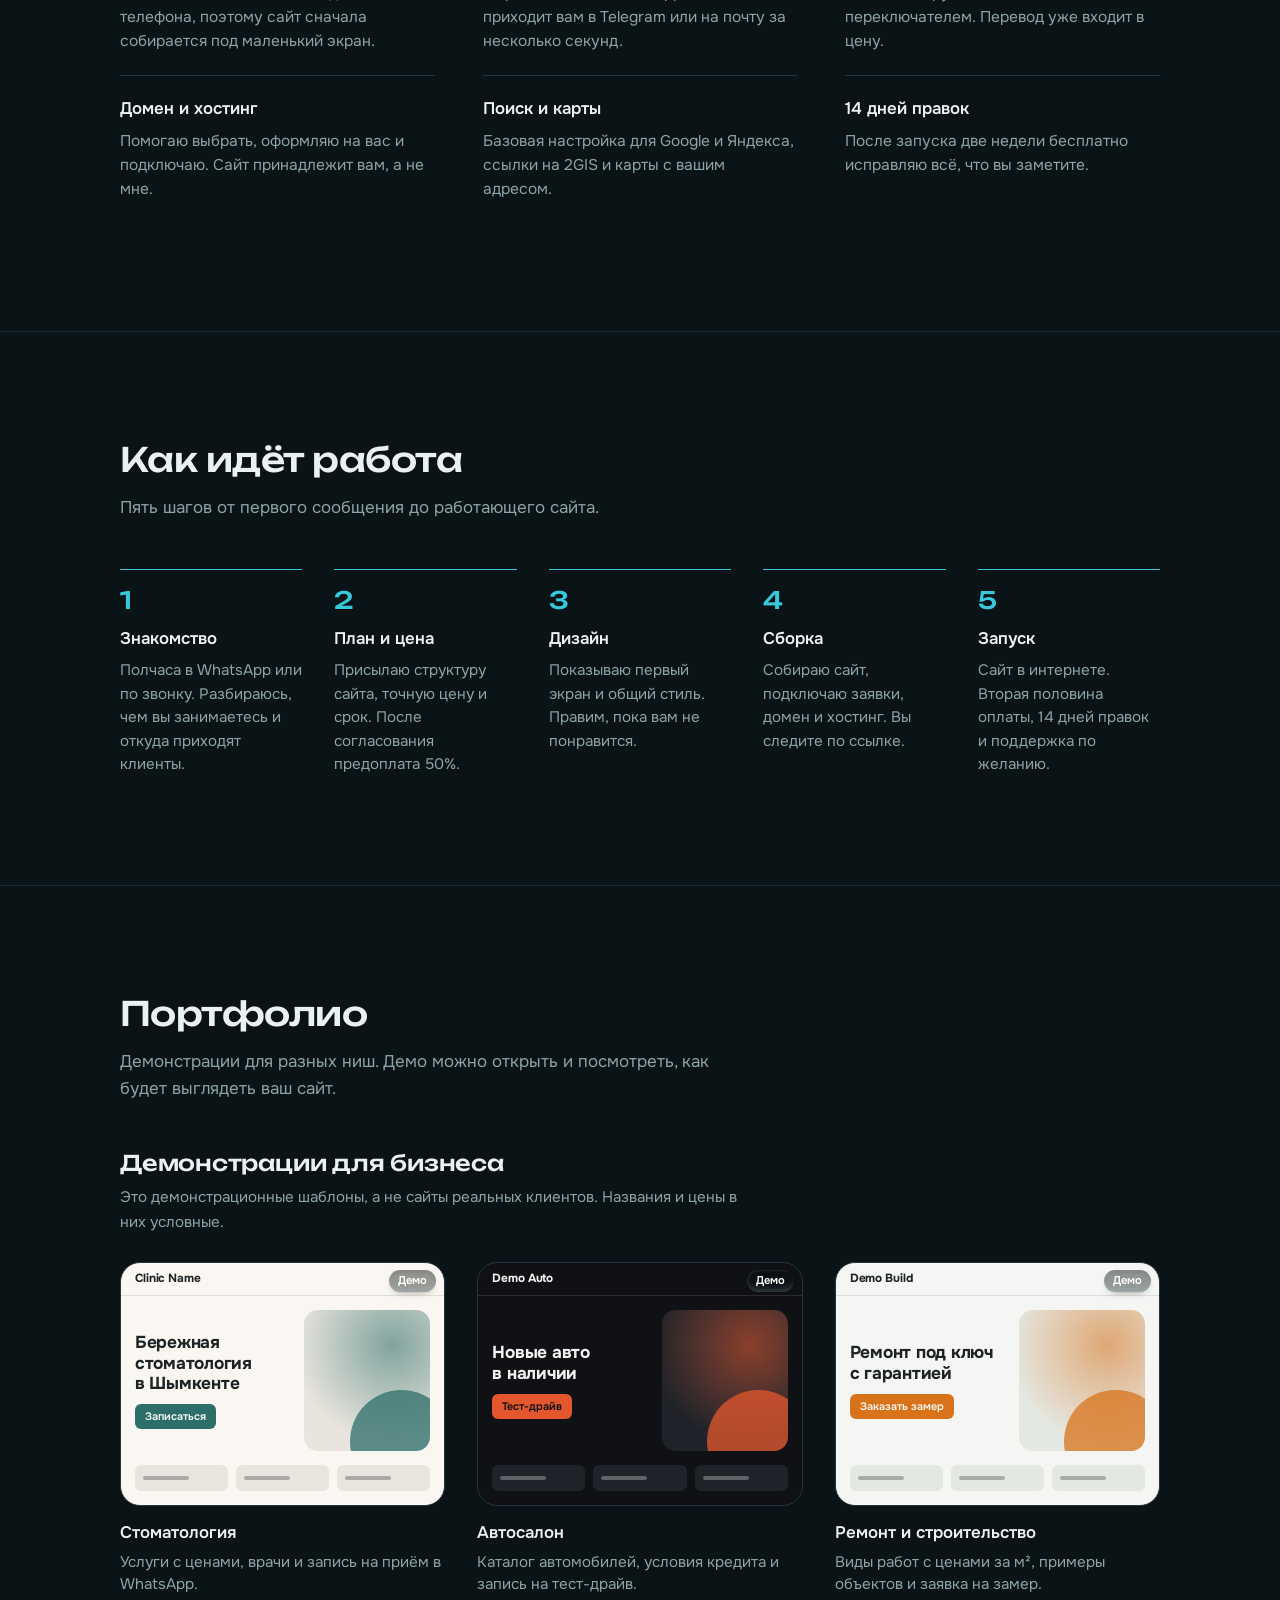
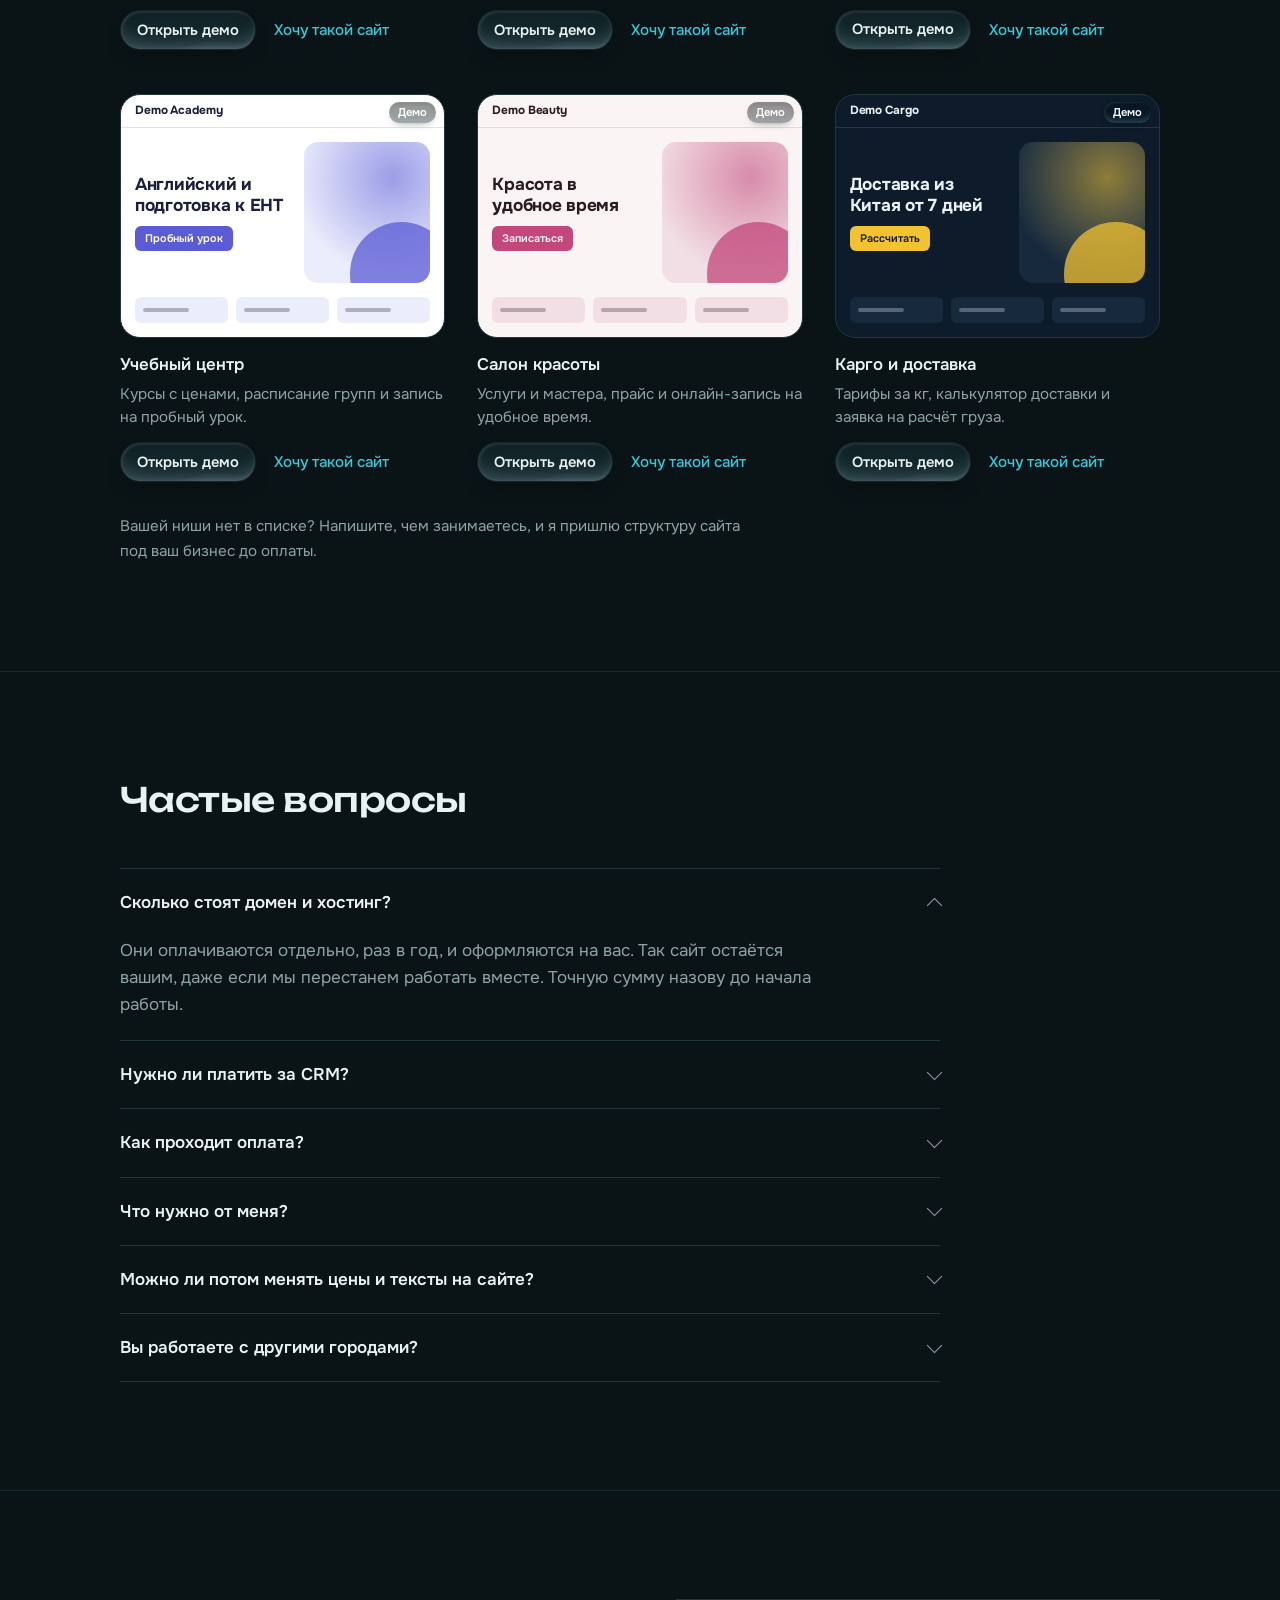
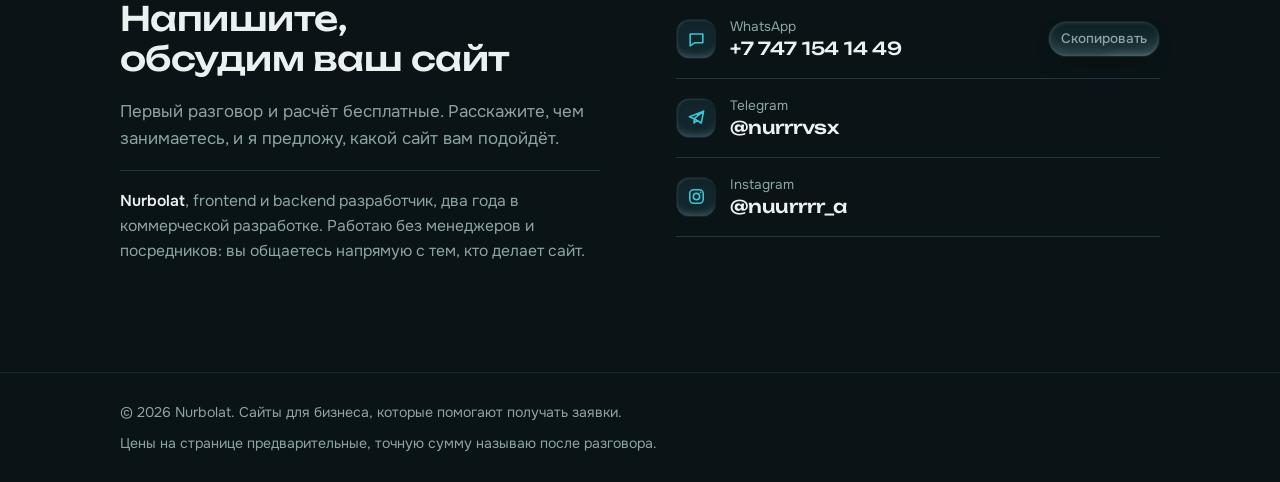
==== commit 126b0231: "Liquid glass without glints or white rims" ====
--- a/index.html
+++ b/index.html
@@ -350,28 +350,26 @@
    Modelled on Apple's Liquid Glass. Still coloured light sits behind the page. There are two
    kinds of surface. Bars that float over moving content (header, total bar, the notification
    in the hero) blur and bend what passes under them. Panels and controls ("what you get", the
-   hero window, buttons, the language switch) are tinted translucent glass with the same bright
-   rim but no blur, because nothing detailed is ever behind them. Nothing moves on its own
+   hero window, buttons, the language switch) are tinted translucent glass with the same soft
+   edge light but no blur, because nothing detailed is ever behind them. Nothing moves on its own
    behind a bar, so an idle page costs nothing and scrolling stays smooth. */
 :root{
   --glass:rgba(255,255,255,.06);
-  --rim:rgba(255,255,255,.08);
+  --rim:transparent;
   /* the glass is a drop of water: the side facing the light falls into shade, and the light
      that went through the drop gathers as a bright crescent on the far side */
-  --edge:inset 0 1px .5px rgba(255,255,255,.7),inset 0 13px 15px -11px rgba(0,0,0,.44),inset 0 -17px 20px -13px rgba(196,234,255,.4),inset 0 -1.5px 1px rgba(255,255,255,.6),inset 0 0 0 .5px rgba(255,255,255,.05);
-  /* the hard glint a drop always carries near the light, and the glow of the light it focuses */
-  --drop:url("data:image/svg+xml,%3Csvg xmlns='http://www.w3.org/2000/svg' width='69' height='27' viewBox='0 0 69 27'%3E%3Cdefs%3E%3ClinearGradient id='g' gradientUnits='userSpaceOnUse' x1='9.1' y1='0' x2='63' y2='0'%3E%3Cstop offset='0' stop-color='white' stop-opacity='0'/%3E%3Cstop offset='.22' stop-color='white' stop-opacity='.95'/%3E%3Cstop offset='.55' stop-color='white' stop-opacity='.6'/%3E%3Cstop offset='1' stop-color='white' stop-opacity='0'/%3E%3C/linearGradient%3E%3Cfilter id='b' x='-20%' y='-60%' width='140%' height='220%'%3E%3CfeGaussianBlur stdDeviation='1.6'/%3E%3C/filter%3E%3C/defs%3E%3Cg fill='none' stroke='url(%23g)' stroke-linecap='round'%3E%3Cpath d='M9.1 20.9 A21.5 21.5 0 0 1 29 7.5 H63' stroke-width='5.7' opacity='.35' filter='url(%23b)'/%3E%3Cpath d='M9.1 20.9 A21.5 21.5 0 0 1 29 7.5 H63' stroke-width='2.2'/%3E%3C/g%3E%3C/svg%3E"),radial-gradient(ellipse 56% 80% at 76% 130%,rgba(190,232,255,.34),transparent 68%);
-  --drop-s:url("data:image/svg+xml,%3Csvg xmlns='http://www.w3.org/2000/svg' width='43' height='20' viewBox='0 0 43 20'%3E%3Cdefs%3E%3ClinearGradient id='g' gradientUnits='userSpaceOnUse' x1='6.6' y1='0' x2='38' y2='0'%3E%3Cstop offset='0' stop-color='white' stop-opacity='0'/%3E%3Cstop offset='.22' stop-color='white' stop-opacity='.95'/%3E%3Cstop offset='.55' stop-color='white' stop-opacity='.6'/%3E%3Cstop offset='1' stop-color='white' stop-opacity='0'/%3E%3C/linearGradient%3E%3Cfilter id='b' x='-20%' y='-60%' width='140%' height='220%'%3E%3CfeGaussianBlur stdDeviation='1.6'/%3E%3C/filter%3E%3C/defs%3E%3Cg fill='none' stroke='url(%23g)' stroke-linecap='round'%3E%3Cpath d='M6.6 15.2 A15.5 15.5 0 0 1 21 5.5 H38' stroke-width='4.4' opacity='.35' filter='url(%23b)'/%3E%3Cpath d='M6.6 15.2 A15.5 15.5 0 0 1 21 5.5 H38' stroke-width='1.7'/%3E%3C/g%3E%3C/svg%3E"),radial-gradient(ellipse 60% 85% at 74% 135%,rgba(190,232,255,.3),transparent 68%);
-  /* the crisp specular line on the rim, as a gradient: bright corner, dark sides, bright opposite corner */
-  --spec:linear-gradient(135deg,rgba(255,255,255,.95),rgba(255,255,255,.22) 20%,rgba(255,255,255,.04) 44%,rgba(255,255,255,.04) 58%,rgba(255,255,255,.24) 80%,rgba(255,255,255,.75));
-  /* the same curve for shapes too small to carry a gradient ring */
-  --edge-s:inset 0 1px .5px rgba(255,255,255,.8),inset 0 6px 7px -6px rgba(0,0,0,.42),inset 0 -8px 9px -6px rgba(196,234,255,.4),inset 0 -1px .5px rgba(255,255,255,.55);
+  --edge:inset 1.5px 2px 4px -2px rgba(255,255,255,.2),inset -1.5px -2px 4px -2px rgba(255,255,255,.14),inset 0 12px 15px -12px rgba(0,0,0,.34),inset 0 -16px 20px -14px rgba(196,234,255,.3);
+  /* the glow of the light a drop focuses on its far side; no glint and no outline, the edge is the bend */
+  --drop:radial-gradient(ellipse 56% 80% at 76% 130%,rgba(190,232,255,.28),transparent 68%);
+  --drop-s:radial-gradient(ellipse 60% 85% at 74% 135%,rgba(190,232,255,.24),transparent 68%);
+  /* the same light for small shapes */
+  --edge-s:inset 1px 1.5px 3px -1.5px rgba(255,255,255,.22),inset 0 6px 7px -6px rgba(0,0,0,.34),inset 0 -8px 9px -7px rgba(196,234,255,.3);
   --lift:0 16px 34px -16px rgba(0,0,0,.66),0 3px 6px rgba(0,0,0,.2),0 15px 26px -17px rgba(96,176,255,.42);
   --clear:blur(7px) saturate(190%) brightness(1.1);
   /* for glass with nothing detailed behind it: no blur, only the lift in colour and light that glass gives */
   --boost:saturate(190%) brightness(1.22);
   --spring:cubic-bezier(.3,1.5,.5,1);
-  --btn-bg:url("data:image/svg+xml,%3Csvg xmlns='http://www.w3.org/2000/svg' width='47' height='21' viewBox='0 0 47 21'%3E%3Cdefs%3E%3ClinearGradient id='g' gradientUnits='userSpaceOnUse' x1='6.7' y1='0' x2='42' y2='0'%3E%3Cstop offset='0' stop-color='white' stop-opacity='0'/%3E%3Cstop offset='.22' stop-color='white' stop-opacity='.95'/%3E%3Cstop offset='.55' stop-color='white' stop-opacity='.6'/%3E%3Cstop offset='1' stop-color='white' stop-opacity='0'/%3E%3C/linearGradient%3E%3Cfilter id='b' x='-20%' y='-60%' width='140%' height='220%'%3E%3CfeGaussianBlur stdDeviation='1.6'/%3E%3C/filter%3E%3C/defs%3E%3Cg fill='none' stroke='url(%23g)' stroke-linecap='round'%3E%3Cpath d='M6.7 15.8 A16.5 16.5 0 0 1 22 5.5 H42' stroke-width='4.7' opacity='.35' filter='url(%23b)'/%3E%3Cpath d='M6.7 15.8 A16.5 16.5 0 0 1 22 5.5 H42' stroke-width='1.8'/%3E%3C/g%3E%3C/svg%3E") 0 0 no-repeat,radial-gradient(ellipse 72% 96% at 70% 138%,rgba(255,255,255,.66),transparent 66%),linear-gradient(180deg,color-mix(in srgb,var(--accent) 80%,#000),var(--accent) 50%,color-mix(in srgb,var(--accent) 80%,#fff));
+  --btn-bg:radial-gradient(ellipse 72% 96% at 70% 138%,rgba(255,255,255,.6),transparent 66%),linear-gradient(180deg,color-mix(in srgb,var(--accent) 82%,#000),var(--accent) 50%,color-mix(in srgb,var(--accent) 82%,#fff));
 }
 a,button,summary,label{-webkit-tap-highlight-color:transparent}
 /* taller than the screen, so the phone's collapsing address bar never uncovers its edge */
@@ -406,7 +404,7 @@
 html.scrolled::before{opacity:1}
 
 /* ONE GLASS. Every glass shape on the page is built from the same parts:
-   a clear tint, the soft inner light (--edge), the specular rim (--spec ring, or --edge-s on
+   a clear tint, the soft inner light (--edge, or --edge-s on
    small shapes) and a soft shadow underneath. Shapes that float over detailed content also
    blur and bend it; shapes that sit on the plain page skip the blur, which would show nothing. */
 .top,.sum,.toast,.gets,.mock,.btn-ghost,.copy{border:1px solid var(--rim);background-color:var(--glass);background-image:none}
@@ -414,9 +412,6 @@
 .top,.sum,.gets{background-image:var(--drop);background-repeat:no-repeat}
 .toast,.btn-ghost,.copy{background-image:var(--drop-s);background-repeat:no-repeat}
 .btn-ghost,.copy{box-shadow:var(--edge),0 10px 24px -14px rgba(0,0,0,.6)}
-.top::after,.sum::after,.toast::after,.gets::after,.mock::after,.btn-ghost::before,.copy::before{content:"";position:absolute;inset:-1px;border-radius:inherit;padding:1px;pointer-events:none;
-  background:var(--spec);-webkit-mask:linear-gradient(#000 0 0) content-box,linear-gradient(#000 0 0);-webkit-mask-composite:xor;mask-composite:exclude}
-.btn-ghost::before,.copy::before{inset:0}
 /* on the plain page: lift the colour behind */
 .gets,.btn-ghost,.copy,.link .ic,.row:has(input:checked){-webkit-backdrop-filter:var(--boost);backdrop-filter:var(--boost)}
 /* over content: blur and bend */
@@ -489,7 +484,7 @@
 /* buttons: capsules that swell slightly under the finger and spring back */
 .btn,.copy,.row,.link{position:relative;overflow:hidden}
 .btn{isolation:isolate;text-align:center;border-radius:999px;transition:transform .45s var(--spring),background-color .2s,border-color .2s,color .2s,filter .2s}
-.btn-primary{background:var(--btn-bg);box-shadow:inset 0 1px .5px rgba(255,255,255,.95),inset 0 9px 10px -8px rgba(0,44,56,.5),inset 0 -1.5px 1px rgba(255,255,255,.75),0 12px 26px -14px color-mix(in srgb,var(--accent) 85%,transparent),0 3px 6px rgba(0,0,0,.2)}
+.btn-primary{background:var(--btn-bg);box-shadow:inset 1.5px 2px 4px -2px rgba(255,255,255,.4),inset 0 9px 10px -8px rgba(0,44,56,.42),inset 0 -7px 9px -7px rgba(255,255,255,.4),0 12px 26px -14px color-mix(in srgb,var(--accent) 85%,transparent),0 3px 6px rgba(0,0,0,.2)}
 .copy{border-radius:999px;transition:transform .45s var(--spring),color .2s,border-color .2s}
 .link .ic{background:var(--glass);border-color:var(--rim);box-shadow:var(--edge-s);transition:background-color .25s,color .25s,border-color .25s,transform .45s var(--spring)}
 .hero-cta .btn-primary::before{content:"";position:absolute;inset:0;z-index:-1;background:linear-gradient(105deg,transparent 36%,rgba(255,255,255,.55) 50%,transparent 64%);transform:translateX(-120%);animation:sheen 7s ease-in-out 2.4s infinite}
